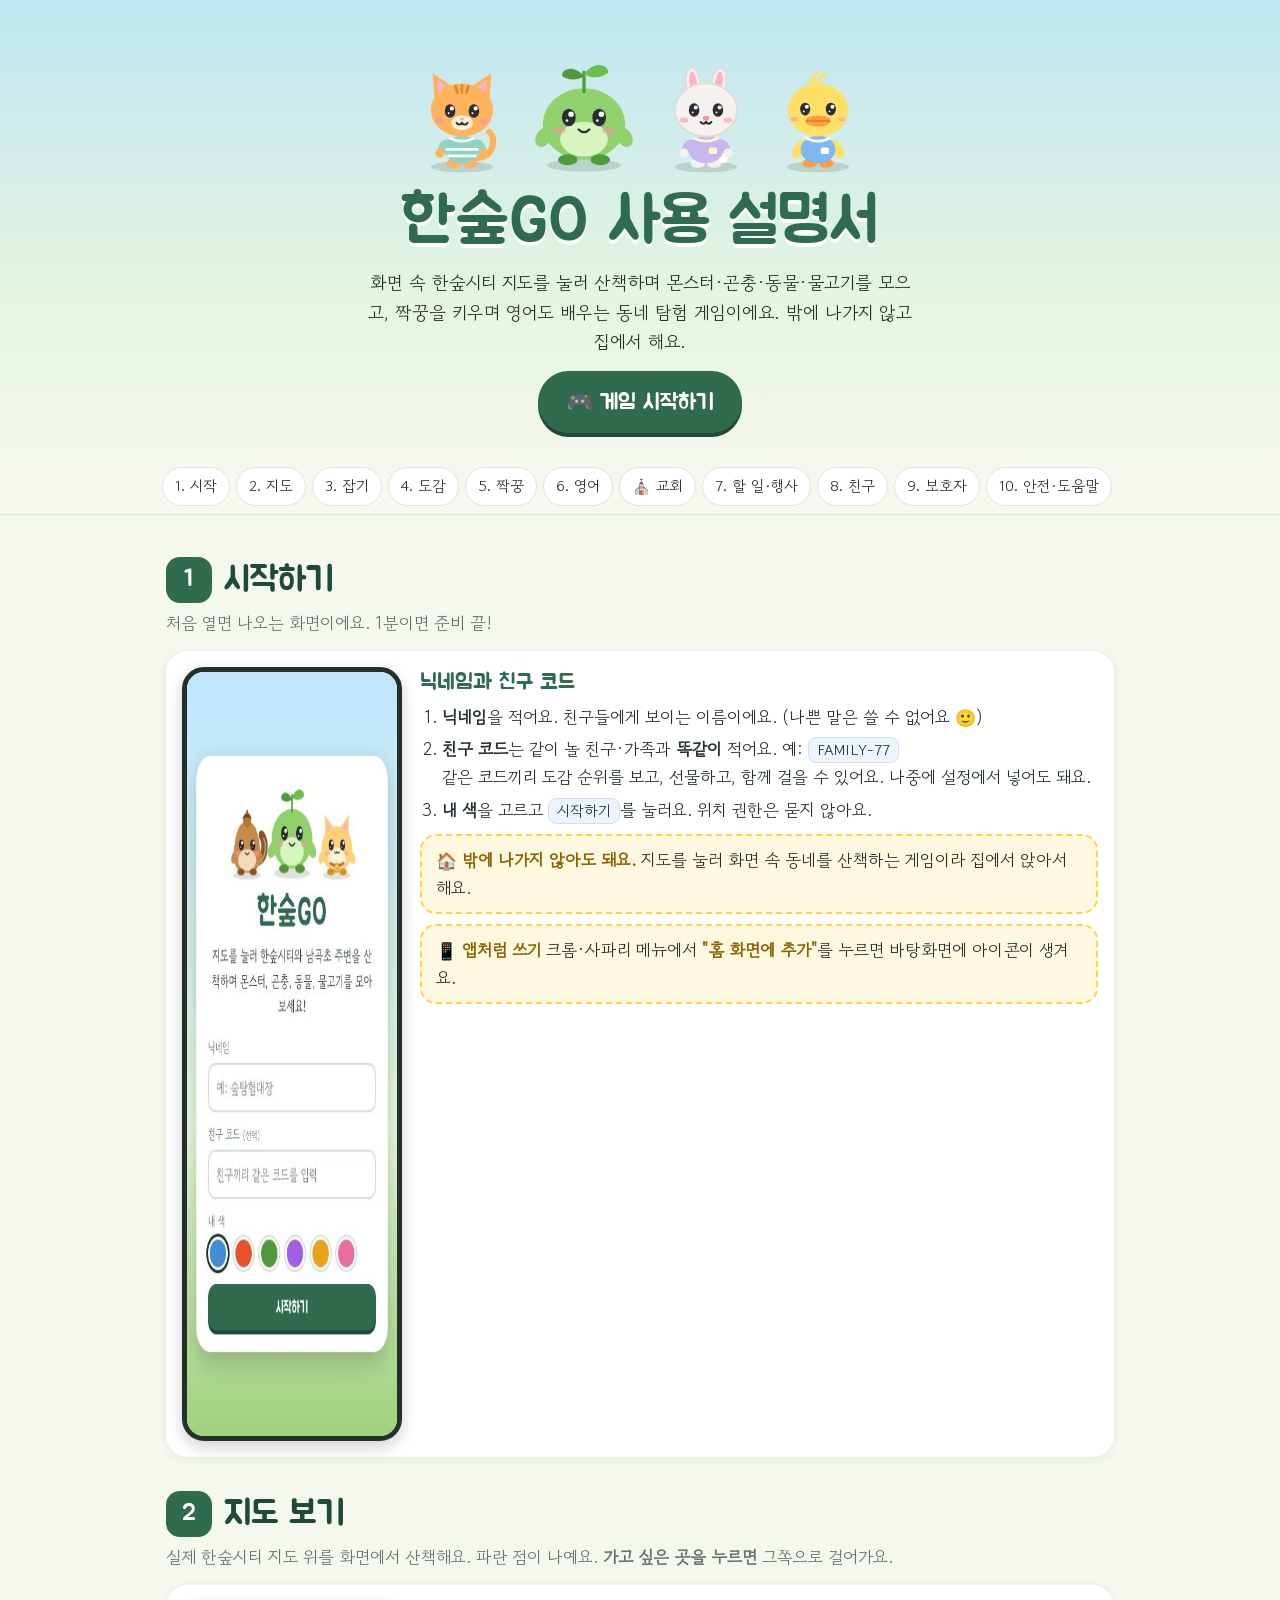
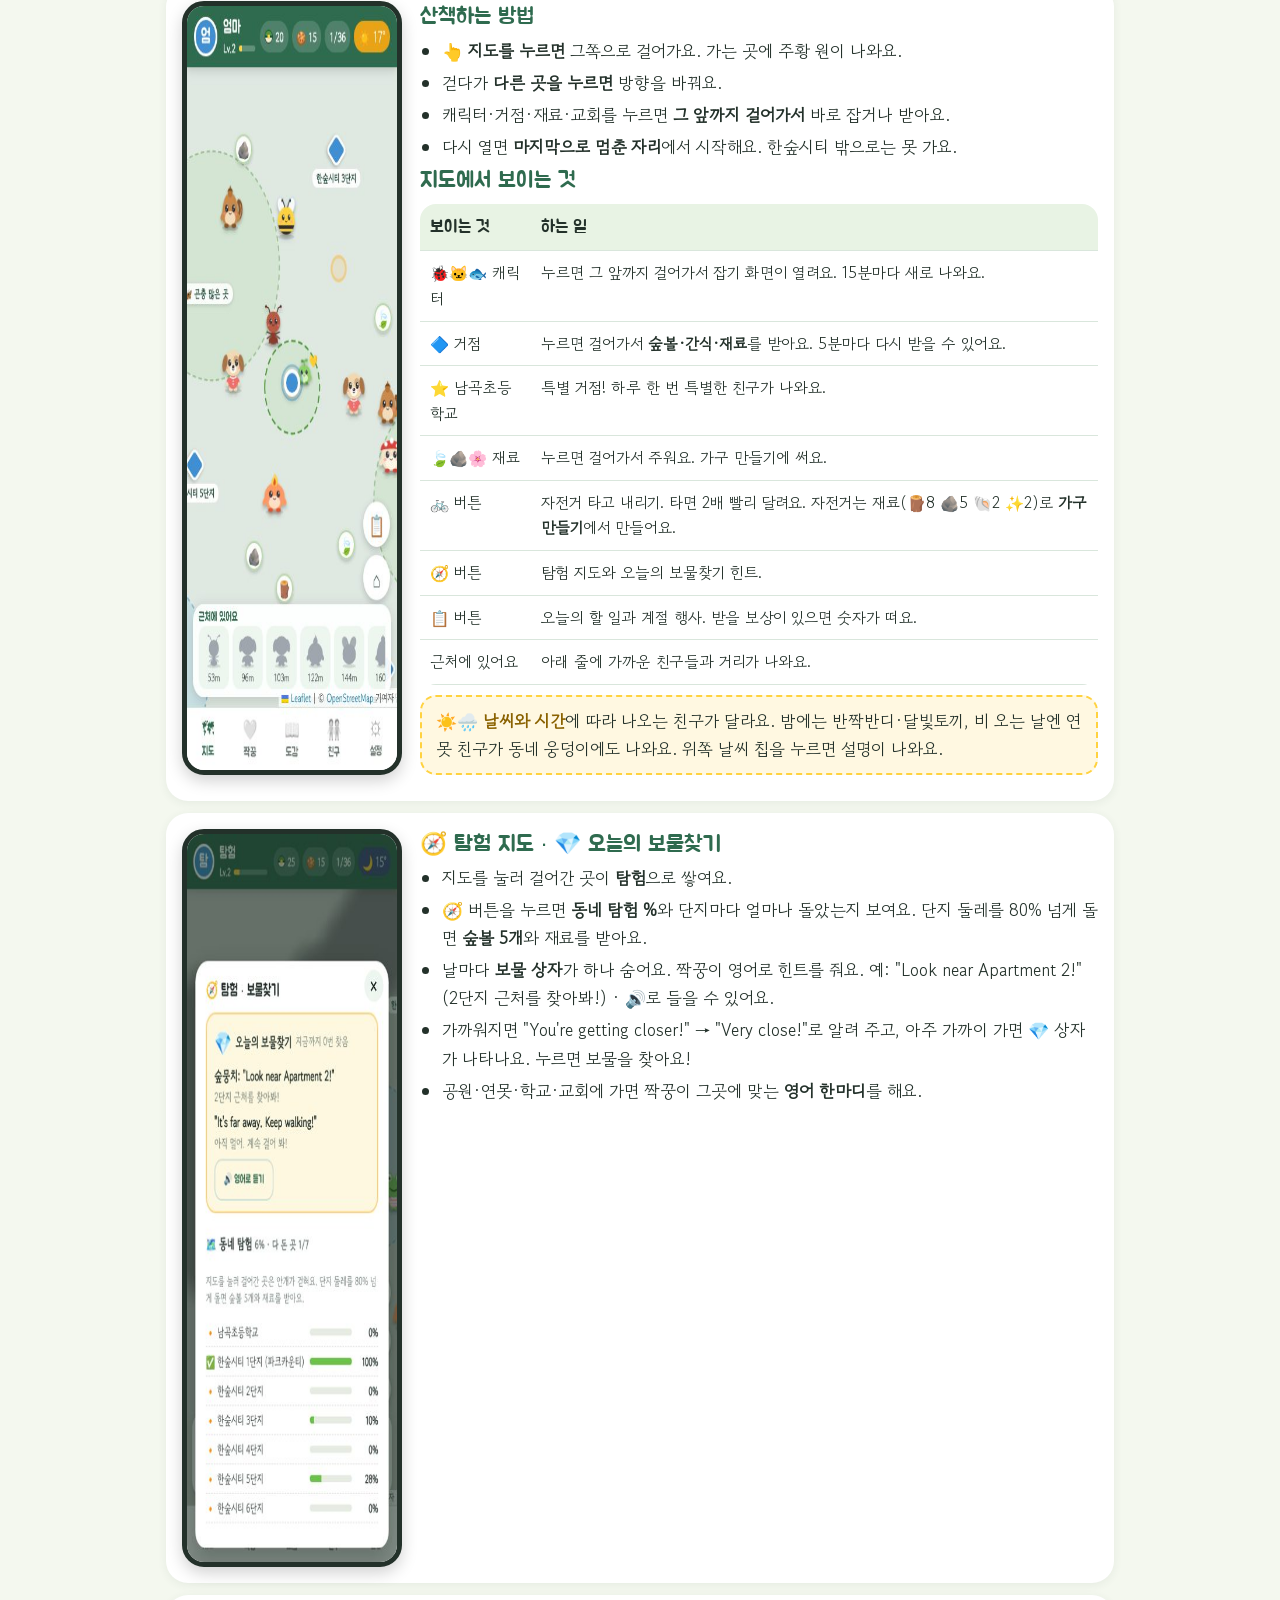
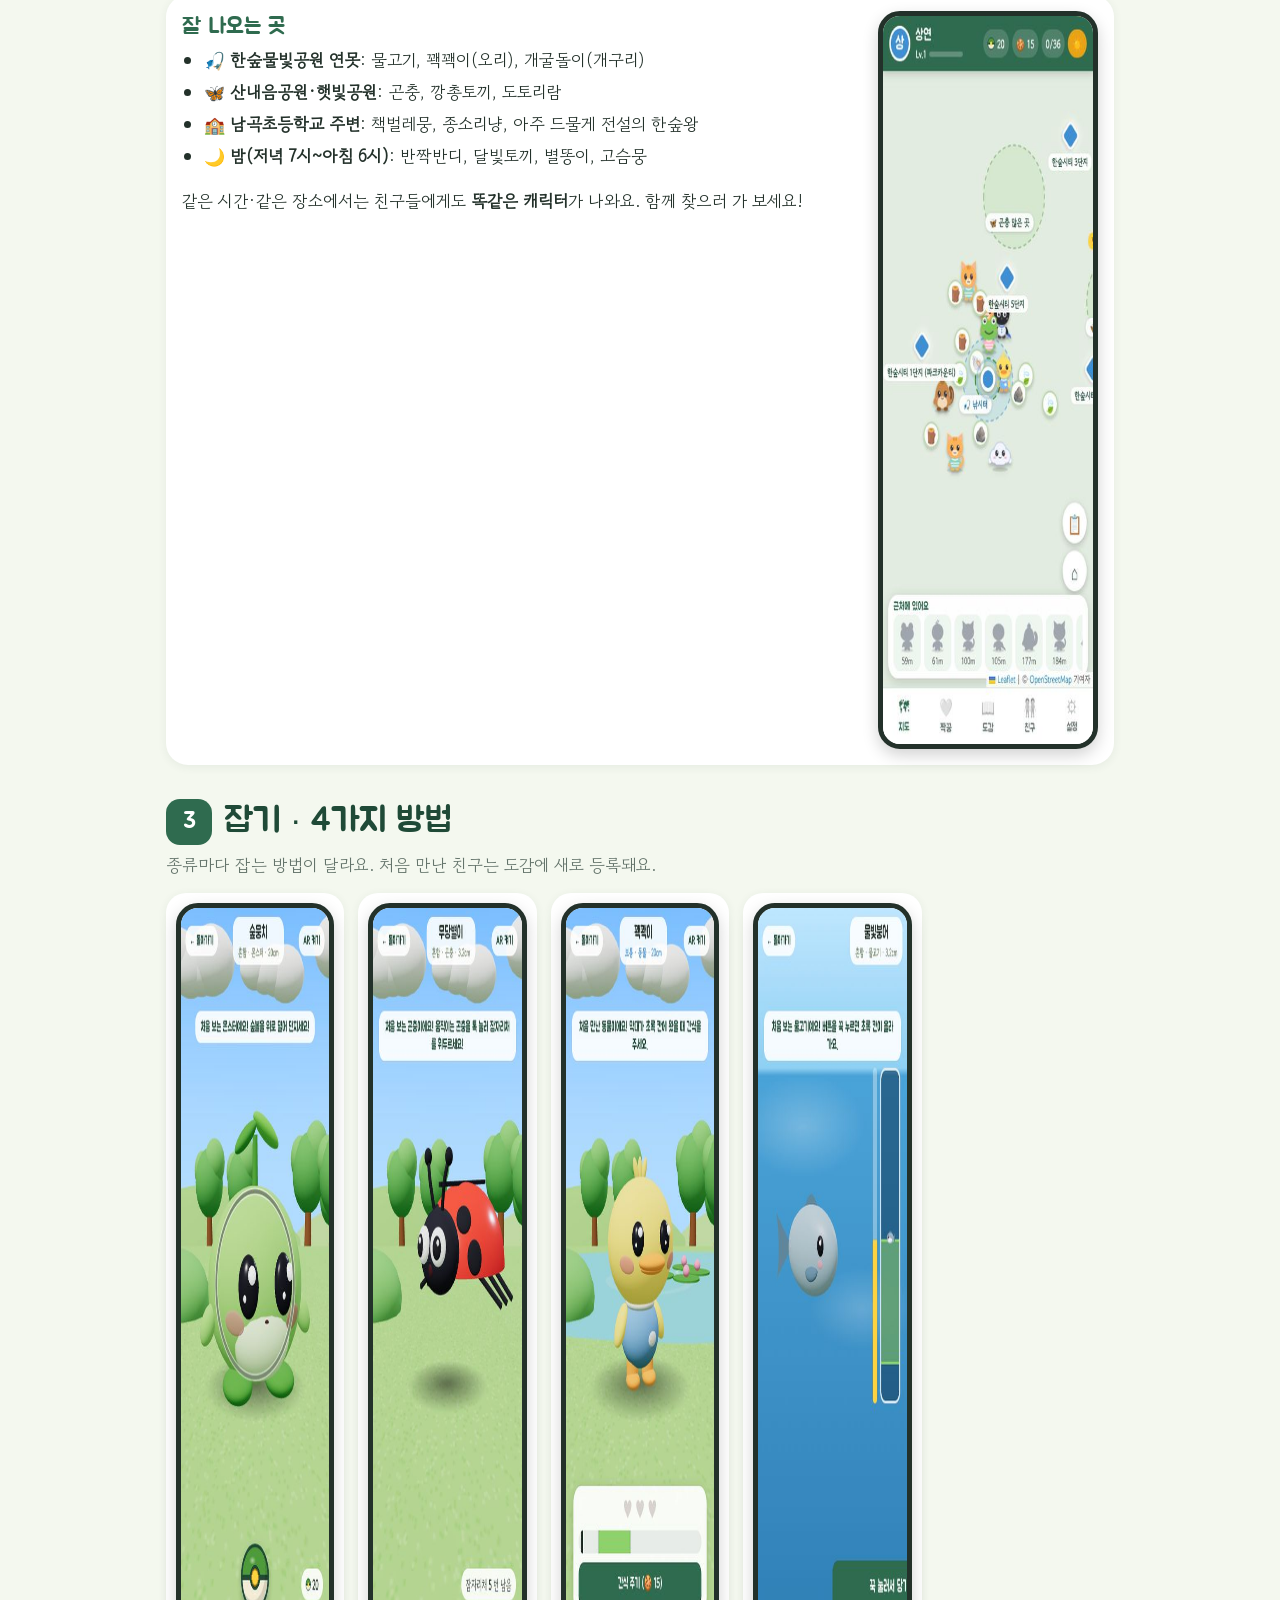
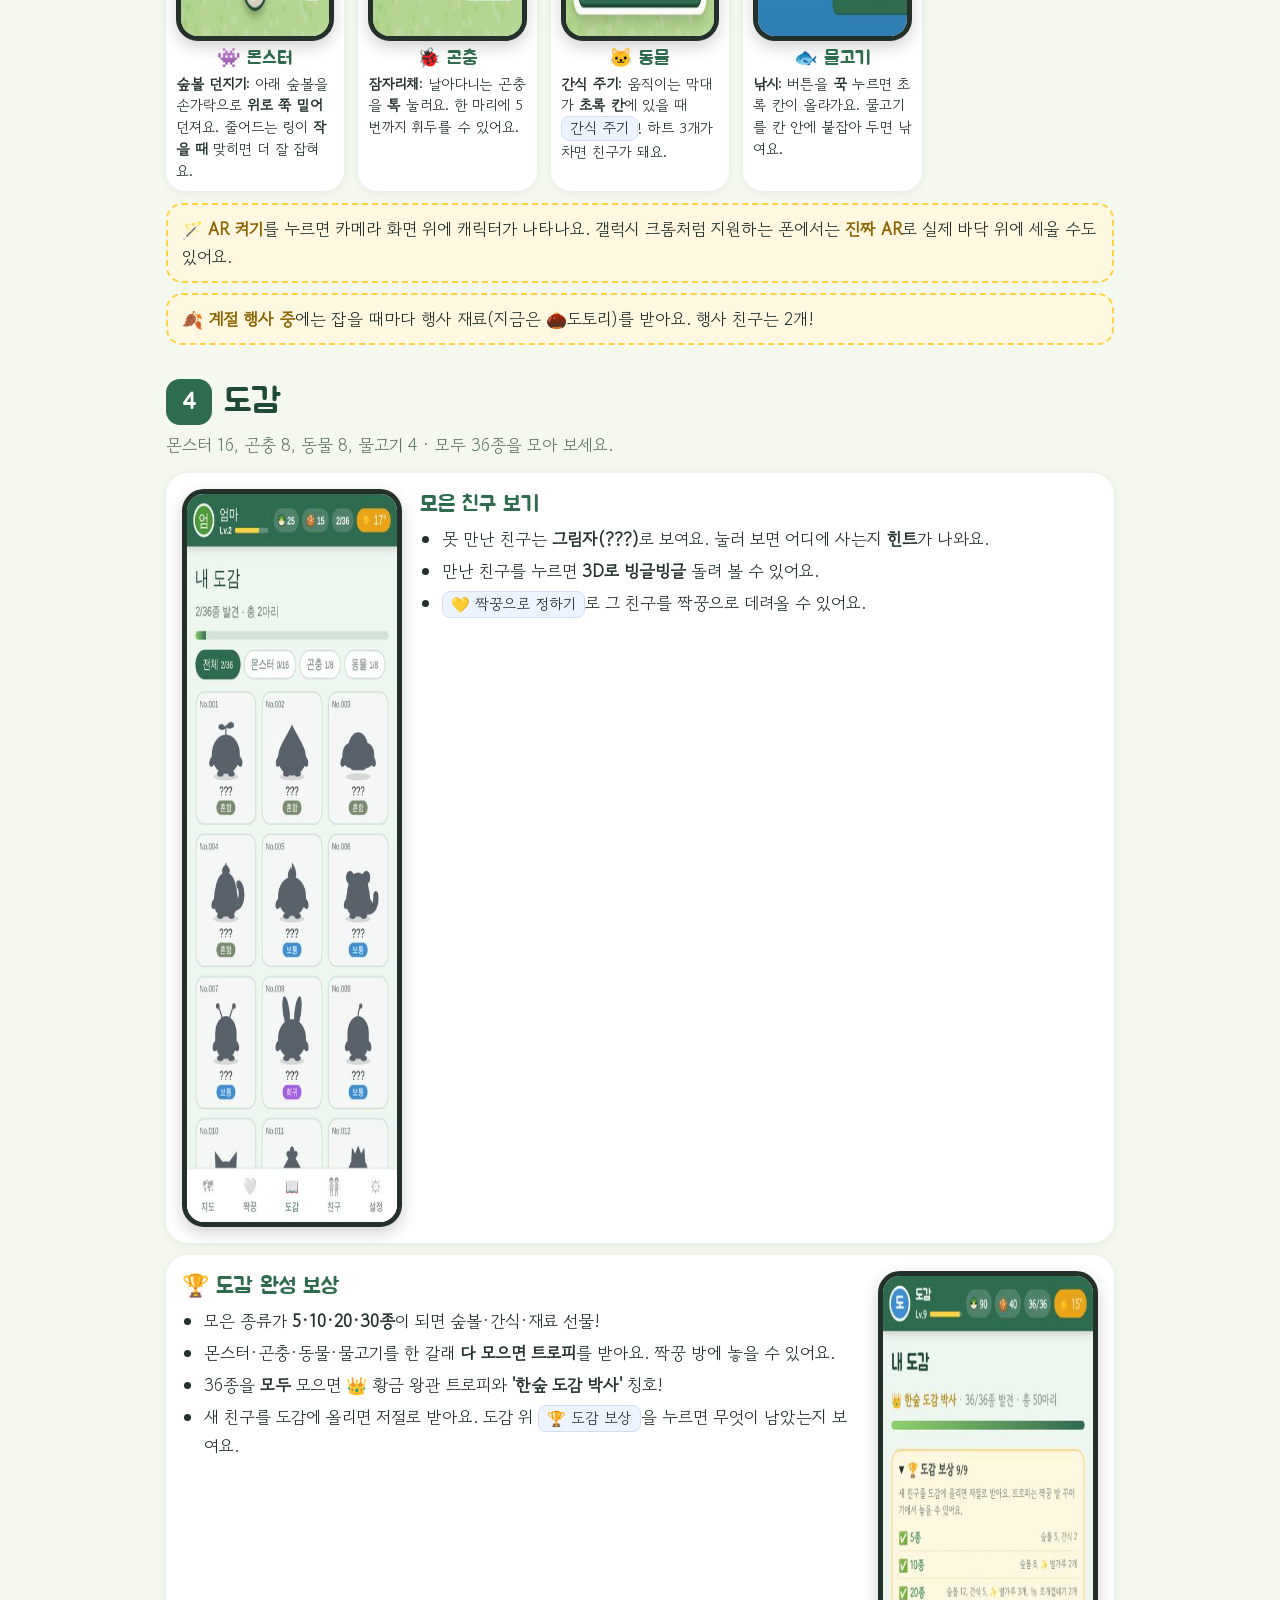
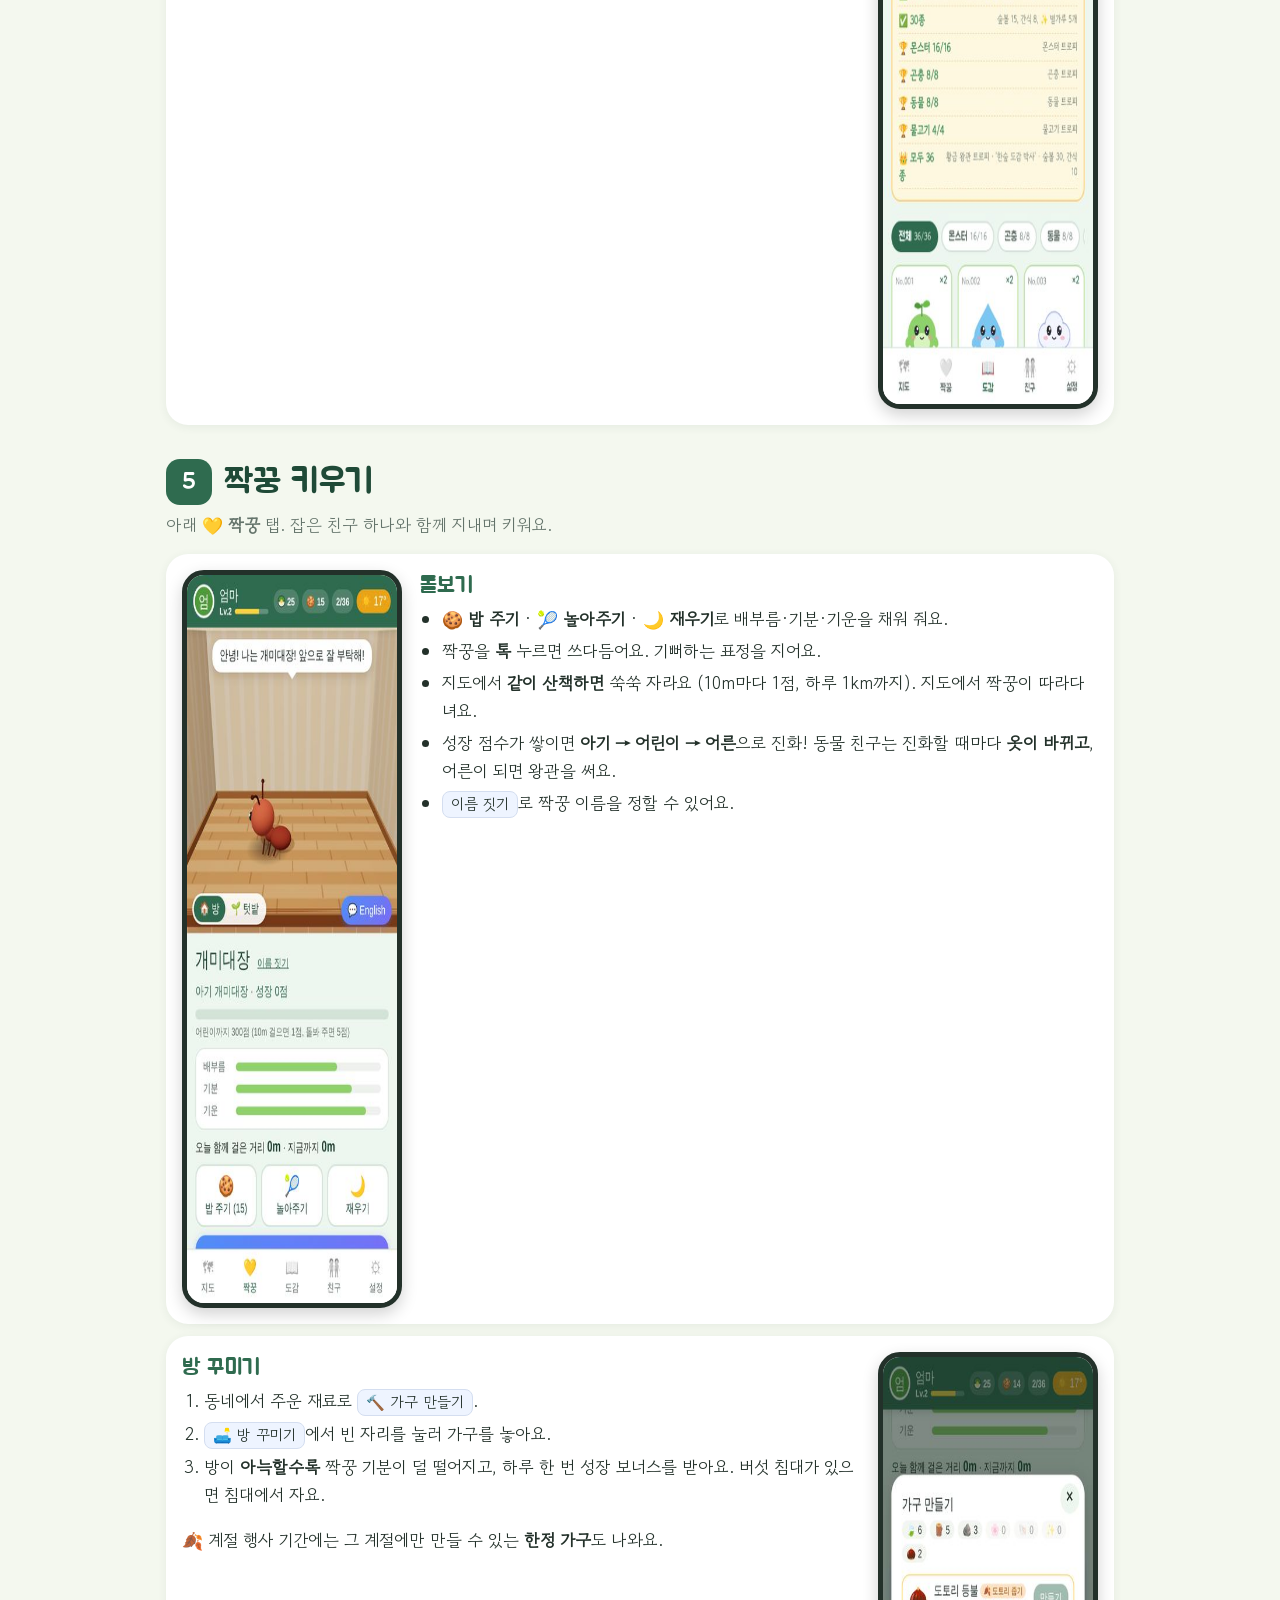
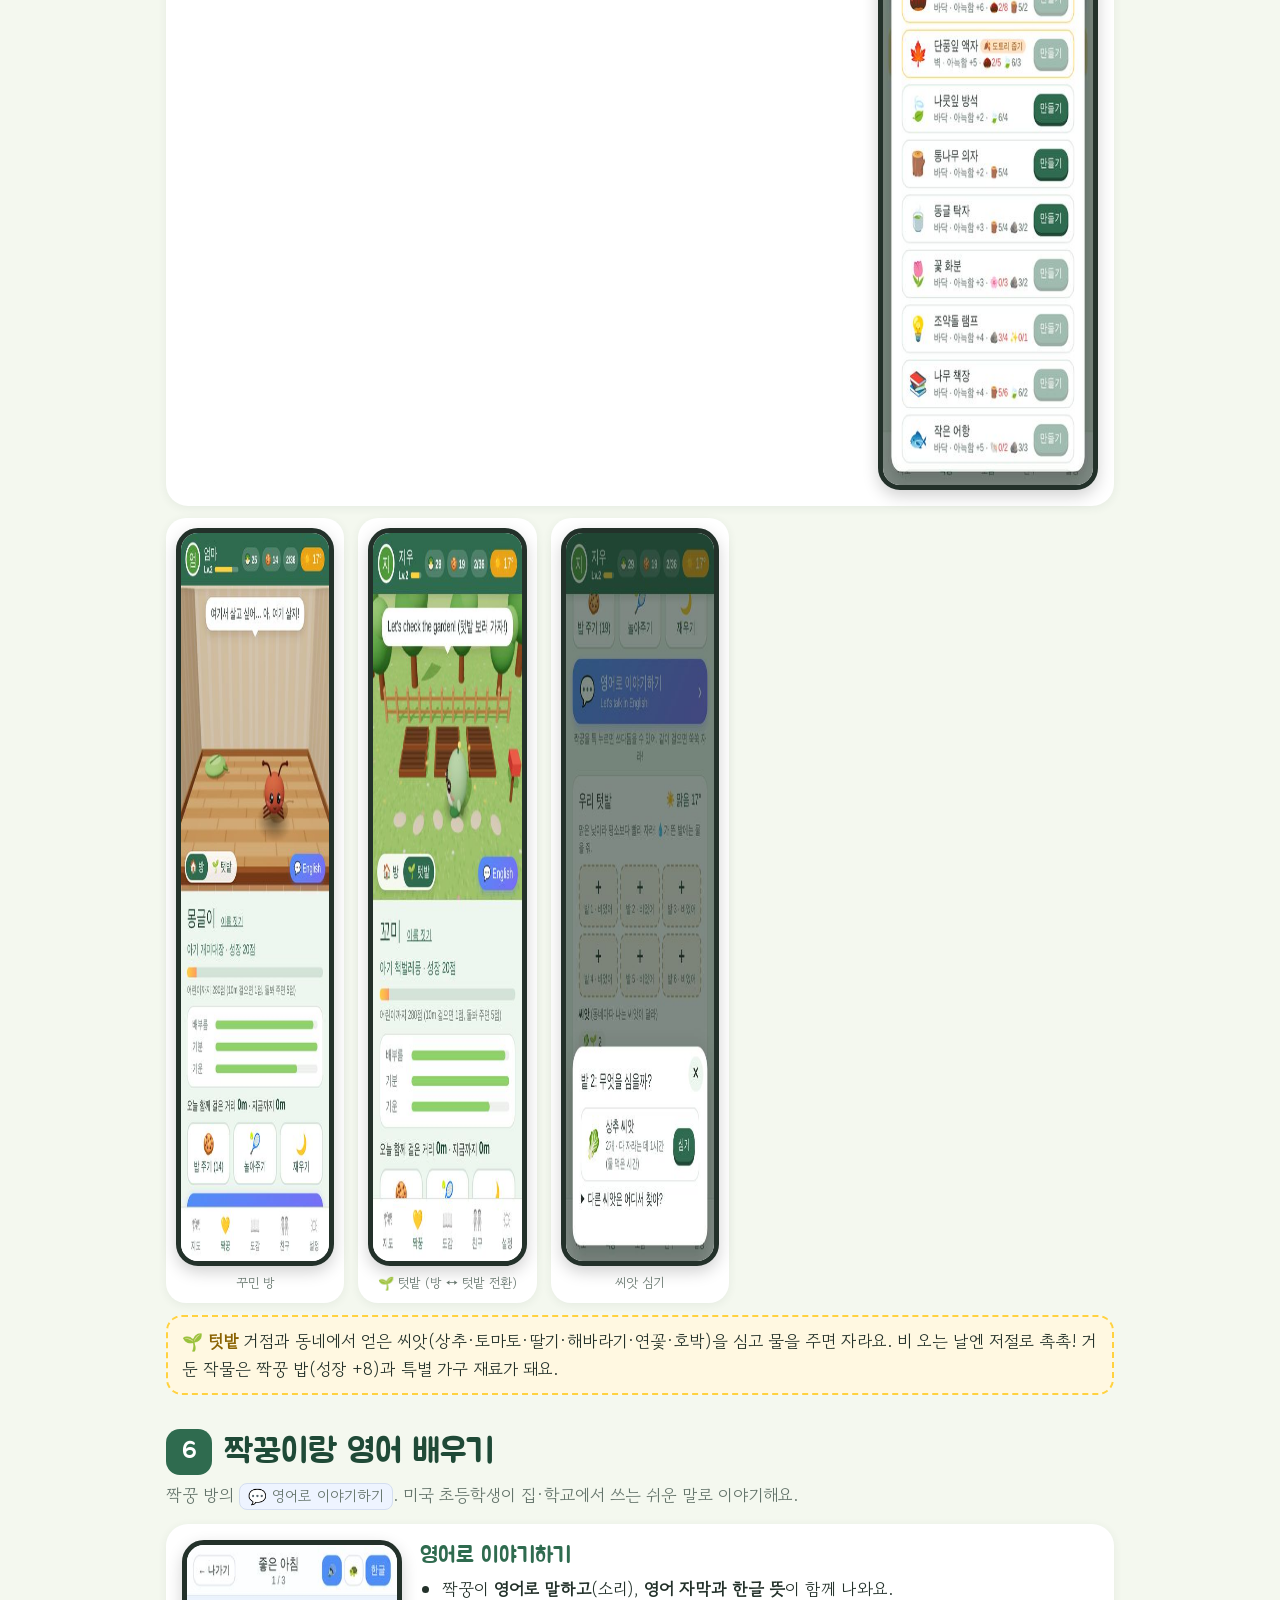
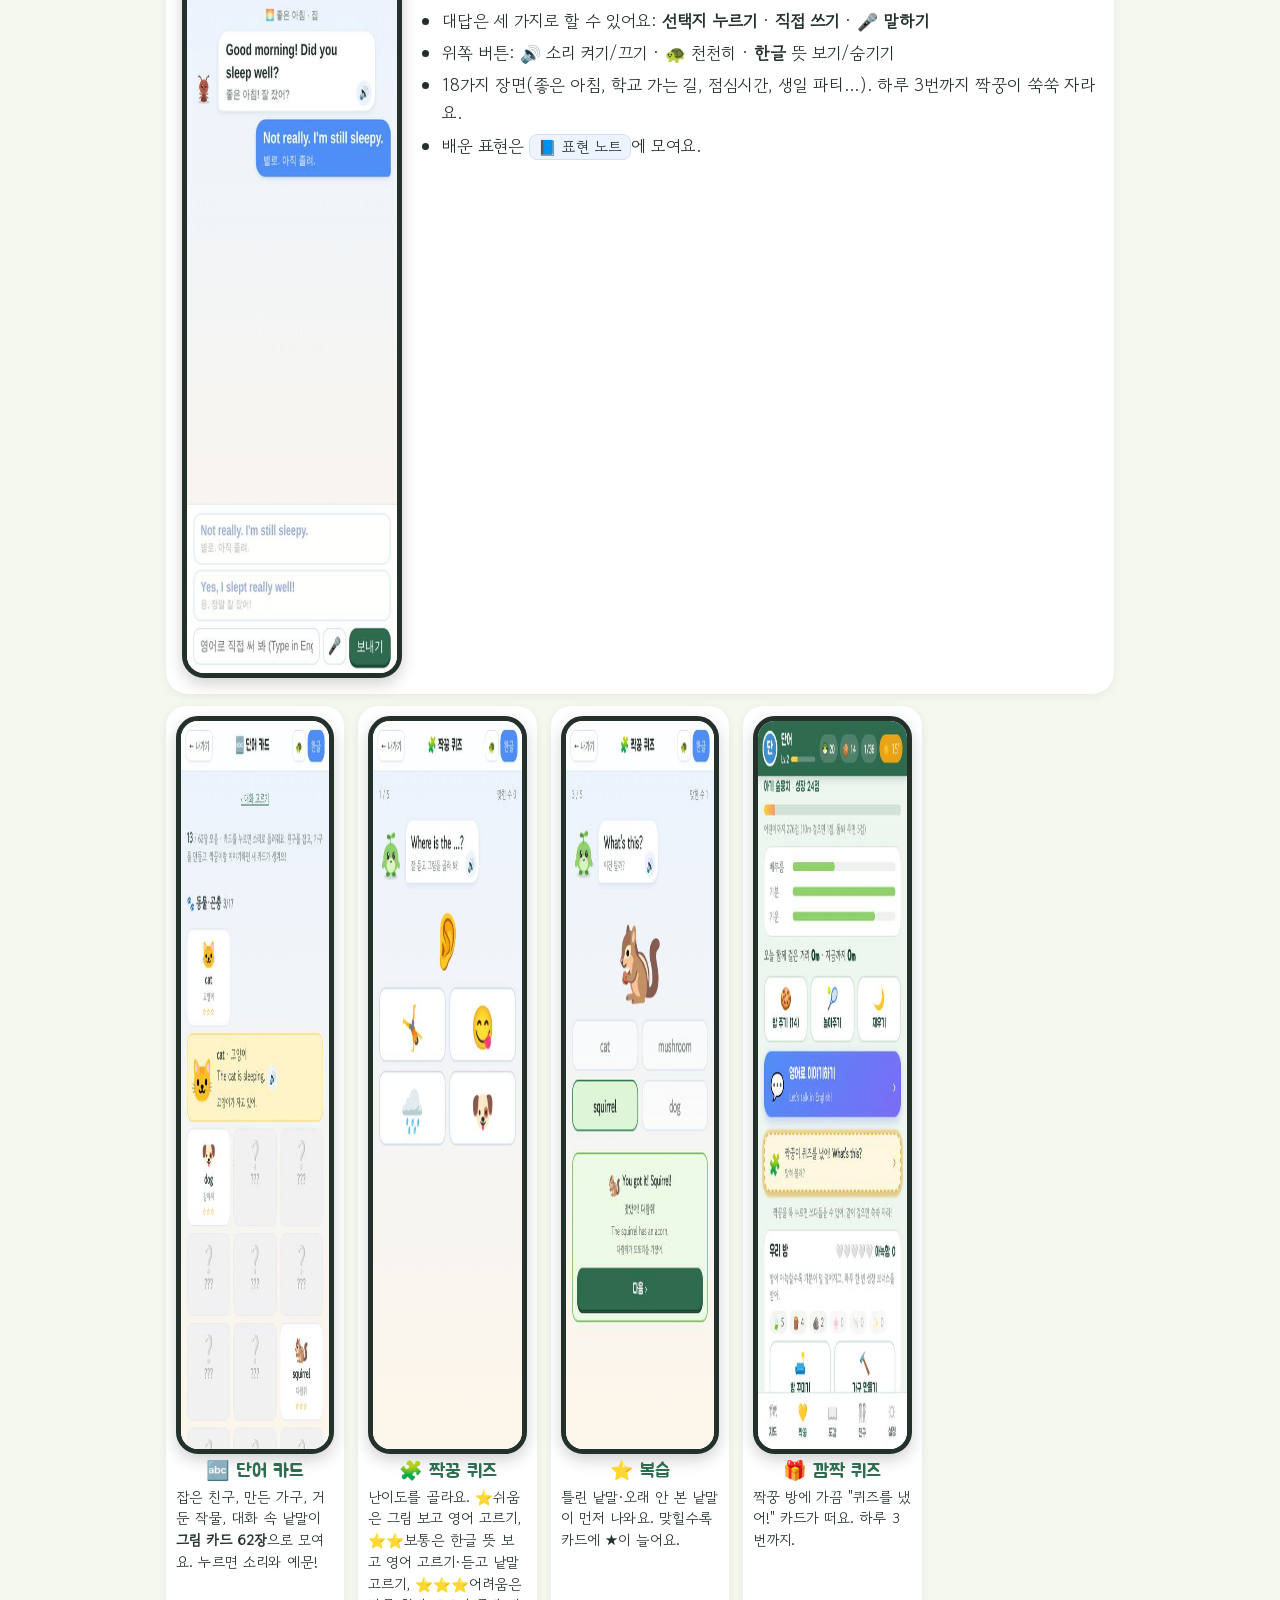
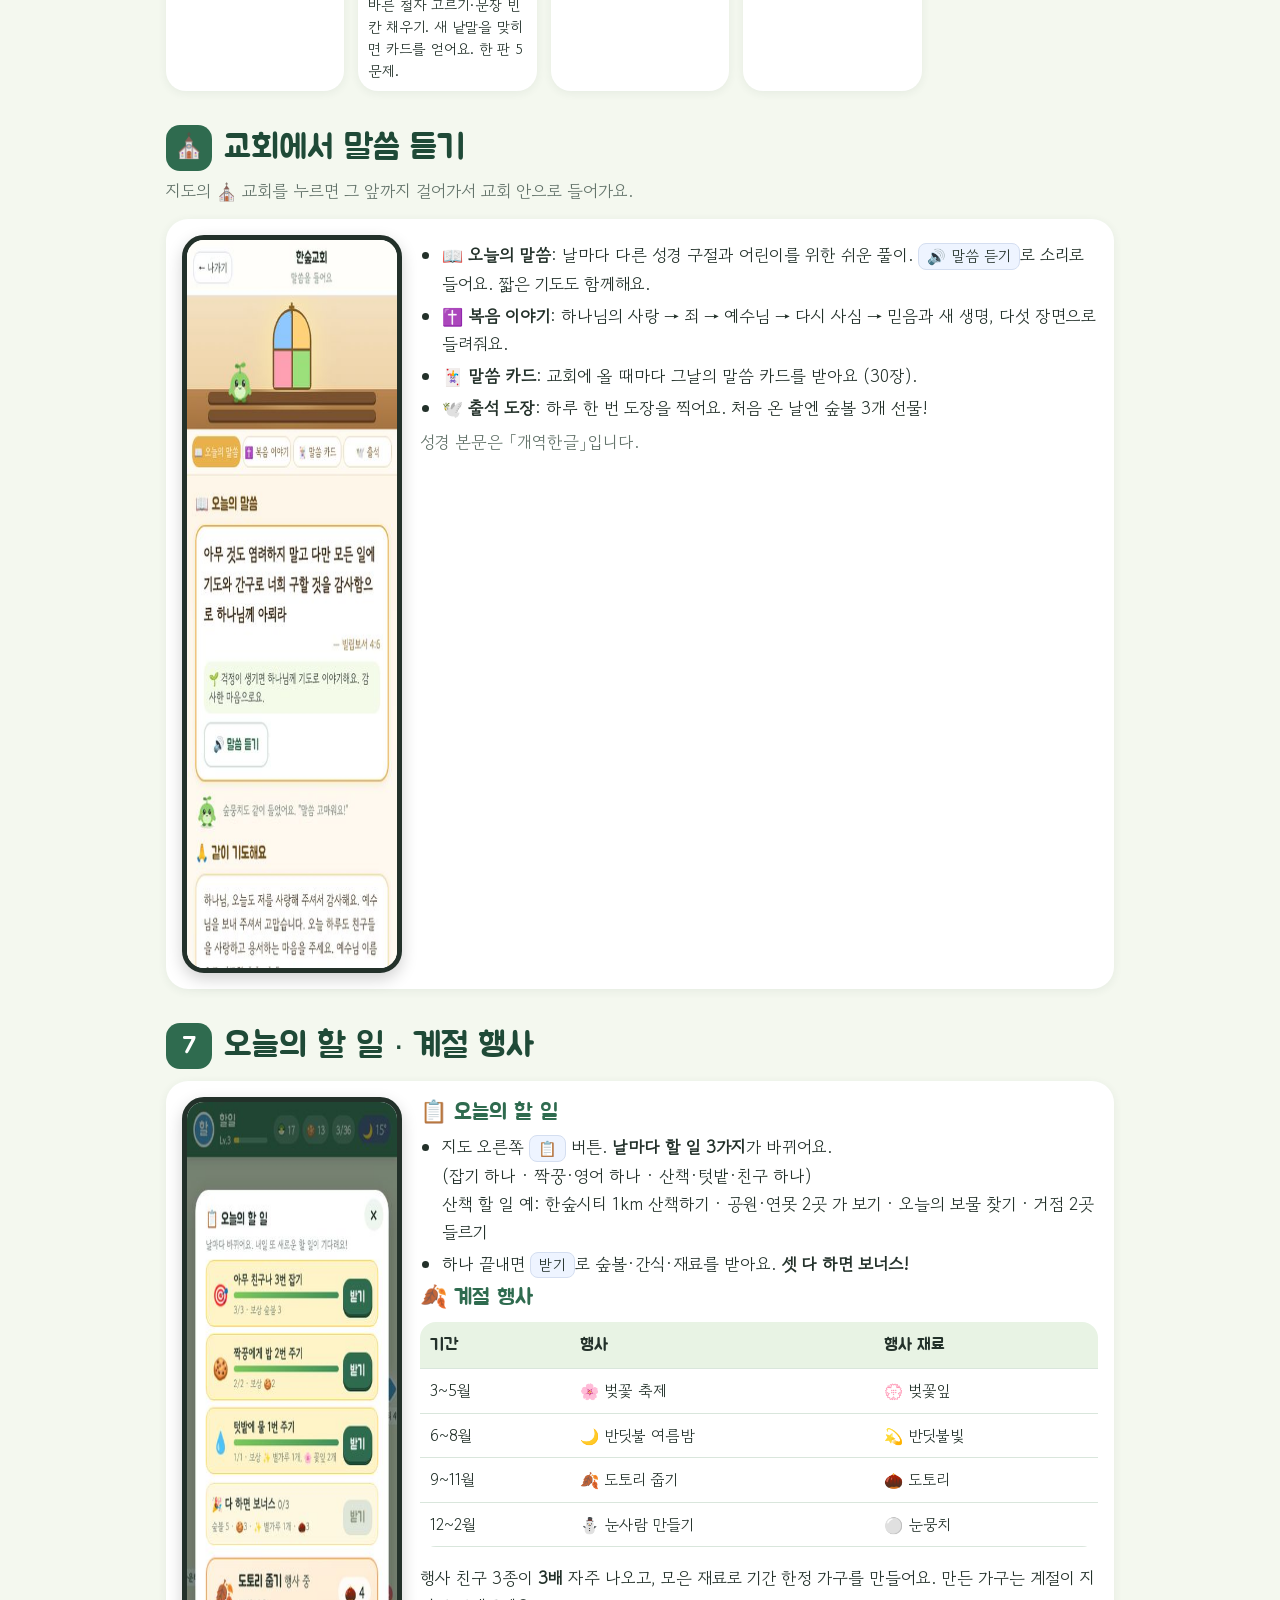
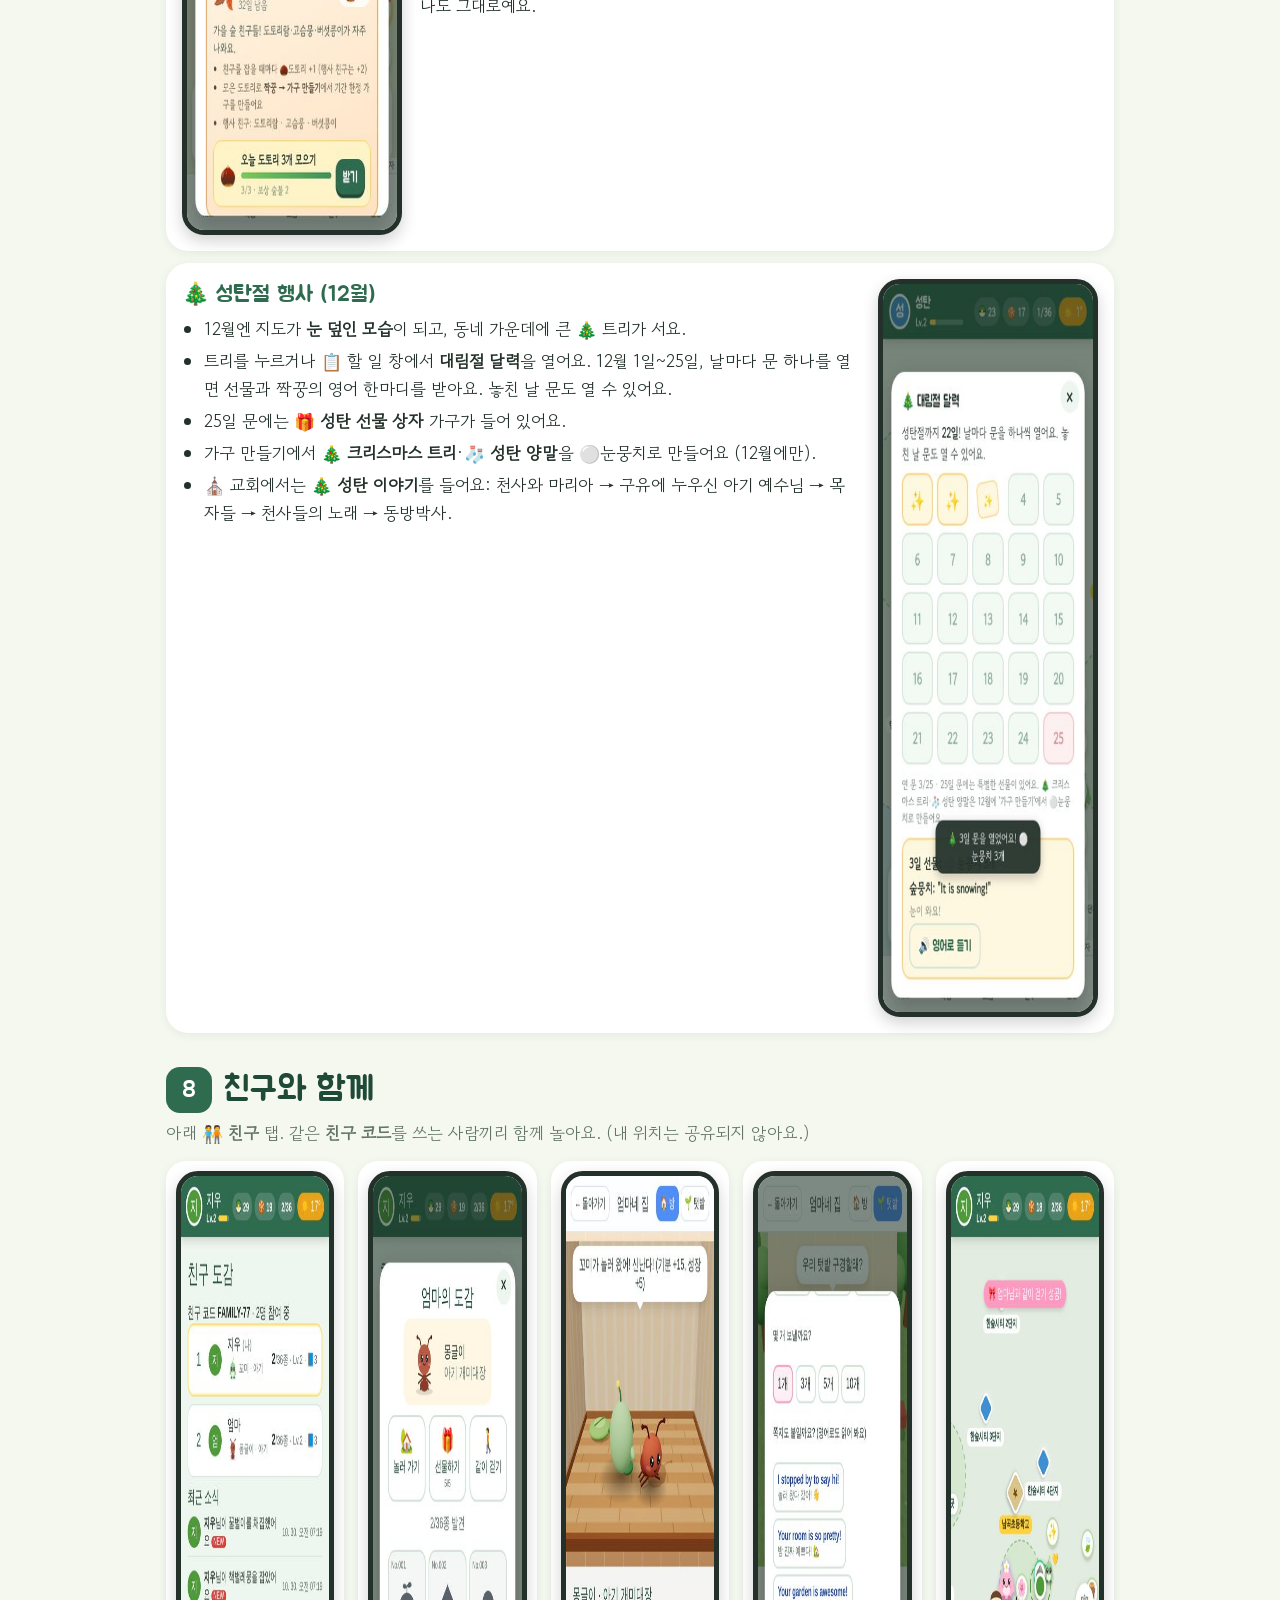
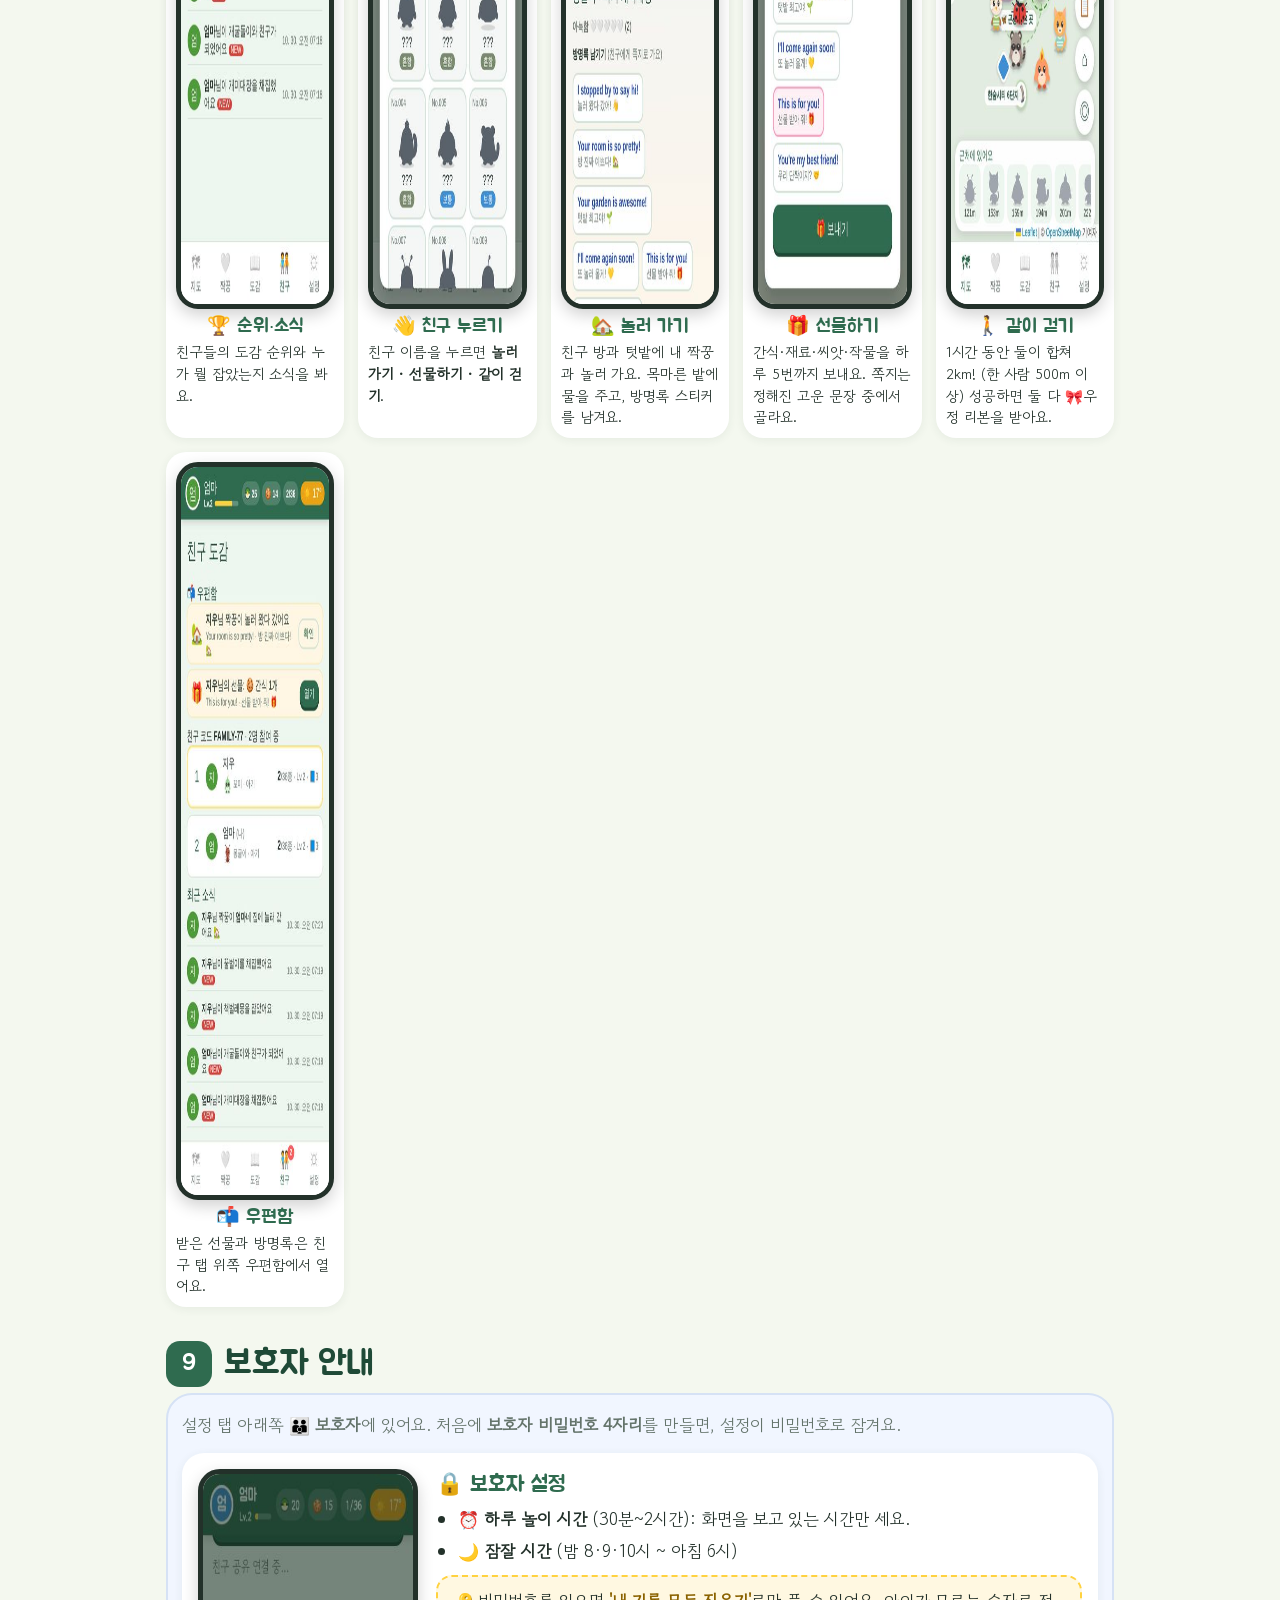
==== manual.html @ 87479ac5 "도감 완성 보상: 5·10·20·30종 선물, 갈래 트로피, 황금 왕관 - 모은 종류가 5·10·20·30종이 되면 숲볼·간식·재료 선물 - 몬스터·곤충·동물·물고기를 한 갈래 다" ====
<!DOCTYPE html>
<html lang="ko">
<head>
  <meta charset="UTF-8" />
  <meta name="viewport" content="width=device-width, initial-scale=1, viewport-fit=cover" />
  <meta name="theme-color" content="#2f6b4f" />
  <title>한숲GO 사용 설명서</title>
  <meta name="description" content="한숲GO 게임 사용 설명서: 잡기, 짝꿍 키우기, 영어, 텃밭, 친구, 보호자 안내" />
  <link rel="icon" href="icon.svg" type="image/svg+xml" />
  <link rel="preconnect" href="https://fonts.googleapis.com" />
  <link rel="stylesheet" href="https://fonts.googleapis.com/css2?family=Jua&family=Gowun+Dodum&display=swap" />
  <style>
    :root {
      --forest: #2f6b4f; --forest-d: #1f4a37; --leaf: #8fd16a; --sun: #ffd23f; --sky: #dff1ff;
      --bg: #f4f8ef; --card: #fff; --ink: #23312a; --muted: #64746b; --line: #d9e6dc;
      --display: 'Jua', 'Apple SD Gothic Neo', 'Malgun Gothic', sans-serif;
      --body: 'Gowun Dodum', 'Apple SD Gothic Neo', 'Malgun Gothic', sans-serif;
    }
    * { box-sizing: border-box; }
    html { scroll-behavior: smooth; scroll-padding-top: 64px; }
    body { margin: 0; background: var(--bg); color: var(--ink); font-family: var(--body); font-size: 17px; line-height: 1.65; }
    a { color: var(--forest); }
    h1, h2, h3 { font-family: var(--display); font-weight: 400; line-height: 1.25; }
    img { max-width: 100%; }

    /* 맨 위 */
    .hero { background: linear-gradient(180deg, #bfe6f2 0%, #e8f6e0 70%, var(--bg) 100%); padding: 32px 16px 26px; text-align: center; }
    .hero h1 { font-size: clamp(38px, 9vw, 64px); margin: 4px 0 0; color: var(--forest); text-shadow: 0 4px 0 #fff; }
    .hero p { margin: 6px auto 0; max-width: 560px; font-size: 18px; }
    .crew { display: flex; justify-content: center; align-items: flex-end; gap: 2px; margin: 14px 0 6px; min-height: 96px; }
    .crew svg { width: clamp(64px, 18vw, 110px); height: auto; animation: bob 2.4s ease-in-out infinite; }
    .crew svg:nth-child(2) { animation-delay: .3s; width: clamp(76px, 21vw, 130px); }
    .crew svg:nth-child(3) { animation-delay: .6s; }
    .crew svg:nth-child(4) { animation-delay: .9s; }
    @keyframes bob { 0%, 100% { transform: translateY(0); } 50% { transform: translateY(-6px); } }
    @media (prefers-reduced-motion: reduce) { .crew svg { animation: none; } html { scroll-behavior: auto; } }
    .play { display: inline-block; margin-top: 14px; padding: 13px 28px; border-radius: 999px; background: var(--forest); color: #fff; text-decoration: none; font-family: var(--display); font-size: 22px; box-shadow: 0 4px 0 var(--forest-d); }

    /* 차례 */
    .toc { position: sticky; top: 0; z-index: 10; background: rgba(244, 248, 239, .94); backdrop-filter: blur(6px); border-bottom: 1px solid var(--line); }
    .toc-in { display: flex; gap: 6px; overflow-x: auto; padding: 8px 12px; max-width: 980px; margin: 0 auto; scrollbar-width: none; }
    .toc-in::-webkit-scrollbar { display: none; }
    .toc a { flex: none; padding: 6px 12px; border-radius: 999px; background: #fff; border: 1px solid var(--line); text-decoration: none; color: var(--ink); font-size: 15px; white-space: nowrap; }

    main { max-width: 980px; margin: 0 auto; padding: 8px 16px 40px; }
    section { margin: 34px 0; }
    .sec-h { display: flex; align-items: center; gap: 12px; margin-bottom: 6px; }
    .sec-h .no { flex: none; width: 46px; height: 46px; border-radius: 14px; background: var(--forest); color: #fff; display: grid; place-items: center; font-family: var(--display); font-size: 24px; }
    .sec-h h2 { margin: 0; font-size: clamp(26px, 6vw, 34px); color: var(--forest-d); }
    .lead { margin: 4px 0 14px; color: var(--muted); }

    /* 화면 + 설명 */
    .step { display: grid; grid-template-columns: minmax(150px, 220px) 1fr; gap: 18px; align-items: start; background: var(--card); border-radius: 22px; padding: 16px; margin: 12px 0; box-shadow: 0 2px 10px rgba(40, 70, 50, .07); }
    .step.flip { grid-template-columns: 1fr minmax(150px, 220px); }
    .step.flip .phone { order: 2; }
    .step h3 { margin: 2px 0 6px; font-size: 22px; color: var(--forest); }
    .step ol, .step ul { margin: 6px 0; padding-left: 22px; }
    .step li { margin: 4px 0; }
    .phone { margin: 0; }
    .phone img { display: block; width: 100%; border-radius: 22px; border: 5px solid #23312a; box-shadow: 0 6px 16px rgba(0, 0, 0, .18); background: #fff; }
    .phone figcaption { text-align: center; font-size: 13px; color: var(--muted); margin-top: 6px; }
    .phones { display: grid; grid-template-columns: repeat(auto-fill, minmax(150px, 1fr)); gap: 14px; margin: 12px 0; }
    .phones .phone { background: var(--card); border-radius: 20px; padding: 10px; box-shadow: 0 2px 10px rgba(40, 70, 50, .07); }
    .phones .phone h3 { margin: 6px 0 2px; font-size: 19px; color: var(--forest); text-align: center; }
    .phones .phone p { margin: 2px 0 0; font-size: 14.5px; line-height: 1.5; }
    .tip { background: #fff8e1; border: 2px dashed #ffd23f; border-radius: 16px; padding: 10px 14px; margin: 10px 0; }
    .tip b { color: #8a6200; }
    .key { display: inline-block; padding: 0 8px; border-radius: 8px; background: #eef4ff; border: 1px solid #d4def0; font-size: 15px; white-space: nowrap; }
    table { width: 100%; border-collapse: collapse; background: var(--card); border-radius: 16px; overflow: hidden; margin: 10px 0; font-size: 15.5px; }
    th, td { padding: 9px 10px; border-bottom: 1px solid var(--line); text-align: left; vertical-align: top; }
    th { background: #e8f3e4; font-family: var(--display); font-weight: 400; font-size: 17px; }
    .parent { background: #f1f6ff; border-radius: 26px; padding: 4px 14px 14px; border: 2px solid #d6e2f5; }
    .faq details { background: var(--card); border-radius: 16px; padding: 12px 16px; margin: 8px 0; box-shadow: 0 2px 8px rgba(40, 70, 50, .06); }
    .faq summary { cursor: pointer; font-weight: 700; }
    .share { display: flex; gap: 18px; align-items: center; background: var(--card); border-radius: 22px; padding: 16px; flex-wrap: wrap; }
    .share img { width: 150px; border-radius: 14px; }
    footer { text-align: center; color: var(--muted); font-size: 14px; padding: 20px 16px 40px; }

    @media (max-width: 560px) {
      body { font-size: 16px; }
      .step, .step.flip { grid-template-columns: 1fr; }
      .step.flip .phone { order: 0; }
      .step .phone { max-width: 230px; margin: 0 auto; }
      .phones { grid-template-columns: repeat(2, 1fr); gap: 10px; }
    }
  </style>
</head>
<body>

<header class="hero">
  <div class="crew" id="crew" aria-hidden="true"></div>
  <h1>한숲GO 사용 설명서</h1>
  <p>화면 속 한숲시티 지도를 눌러 산책하며 몬스터·곤충·동물·물고기를 모으고, 짝꿍을 키우며 영어도 배우는 동네 탐험 게임이에요. 밖에 나가지 않고 집에서 해요.</p>
  <a class="play" href="./">🎮 게임 시작하기</a>
</header>

<nav class="toc" aria-label="차례"><div class="toc-in">
  <a href="#start">1. 시작</a><a href="#map">2. 지도</a><a href="#catch">3. 잡기</a><a href="#dex">4. 도감</a>
  <a href="#buddy">5. 짝꿍</a><a href="#english">6. 영어</a><a href="#church">⛪ 교회</a><a href="#quest">7. 할 일·행사</a><a href="#friends">8. 친구</a>
  <a href="#parent">9. 보호자</a><a href="#safety">10. 안전·도움말</a>
</div></nav>

<main>

<!-- 1. 시작 -->
<section id="start">
  <div class="sec-h"><span class="no">1</span><h2>시작하기</h2></div>
  <p class="lead">처음 열면 나오는 화면이에요. 1분이면 준비 끝!</p>
  <div class="step">
    <figure class="phone"><img src="manual/img/start.jpg" alt="처음 시작 화면: 닉네임, 친구 코드, 내 색 고르기" loading="lazy" width="360" height="774"></figure>
    <div>
      <h3>닉네임과 친구 코드</h3>
      <ol>
        <li><b>닉네임</b>을 적어요. 친구들에게 보이는 이름이에요. (나쁜 말은 쓸 수 없어요 🙂)</li>
        <li><b>친구 코드</b>는 같이 놀 친구·가족과 <b>똑같이</b> 적어요. 예: <span class="key">FAMILY-77</span><br>같은 코드끼리 도감 순위를 보고, 선물하고, 함께 걸을 수 있어요. 나중에 설정에서 넣어도 돼요.</li>
        <li><b>내 색</b>을 고르고 <span class="key">시작하기</span>를 눌러요. 위치 권한은 묻지 않아요.</li>
      </ol>
      <div class="tip">🏠 <b>밖에 나가지 않아도 돼요.</b> 지도를 눌러 화면 속 동네를 산책하는 게임이라 집에서 앉아서 해요.</div>
      <div class="tip">📱 <b>앱처럼 쓰기</b> 크롬·사파리 메뉴에서 <b>"홈 화면에 추가"</b>를 누르면 바탕화면에 아이콘이 생겨요.</div>
    </div>
  </div>
</section>

<!-- 2. 지도 -->
<section id="map">
  <div class="sec-h"><span class="no">2</span><h2>지도 보기</h2></div>
  <p class="lead">실제 한숲시티 지도 위를 화면에서 산책해요. 파란 점이 나예요. <b>가고 싶은 곳을 누르면</b> 그쪽으로 걸어가요.</p>
  <div class="step">
    <figure class="phone"><img src="manual/img/map.jpg" alt="지도 화면: 눌러서 걸어가는 모습, 캐릭터, 거점, 재료, 근처 목록" loading="lazy" width="360" height="774"></figure>
    <div>
      <h3>산책하는 방법</h3>
      <ul>
        <li>👆 <b>지도를 누르면</b> 그쪽으로 걸어가요. 가는 곳에 주황 원이 나와요.</li>
        <li>걷다가 <b>다른 곳을 누르면</b> 방향을 바꿔요.</li>
        <li>캐릭터·거점·재료·교회를 누르면 <b>그 앞까지 걸어가서</b> 바로 잡거나 받아요.</li>
        <li>다시 열면 <b>마지막으로 멈춘 자리</b>에서 시작해요. 한숲시티 밖으로는 못 가요.</li>
      </ul>
      <h3>지도에서 보이는 것</h3>
      <table>
        <tr><th>보이는 것</th><th>하는 일</th></tr>
        <tr><td>🐞🐱🐟 캐릭터</td><td>누르면 그 앞까지 걸어가서 잡기 화면이 열려요. 15분마다 새로 나와요.</td></tr>
        <tr><td>🔷 거점</td><td>누르면 걸어가서 <b>숲볼·간식·재료</b>를 받아요. 5분마다 다시 받을 수 있어요.</td></tr>
        <tr><td>⭐ 남곡초등학교</td><td>특별 거점! 하루 한 번 특별한 친구가 나와요.</td></tr>
        <tr><td>🍃🪨🌸 재료</td><td>누르면 걸어가서 주워요. 가구 만들기에 써요.</td></tr>
        <tr><td>🚲 버튼</td><td>자전거 타고 내리기. 타면 2배 빨리 달려요. 자전거는 재료(🪵8 🪨5 🐚2 ✨2)로 <b>가구 만들기</b>에서 만들어요.</td></tr>
        <tr><td>🧭 버튼</td><td>탐험 지도와 오늘의 보물찾기 힌트.</td></tr>
        <tr><td>📋 버튼</td><td>오늘의 할 일과 계절 행사. 받을 보상이 있으면 숫자가 떠요.</td></tr>
        <tr><td>근처에 있어요</td><td>아래 줄에 가까운 친구들과 거리가 나와요.</td></tr>
      </table>
      <div class="tip">☀️🌧️ <b>날씨와 시간</b>에 따라 나오는 친구가 달라요. 밤에는 반짝반디·달빛토끼, 비 오는 날엔 연못 친구가 동네 웅덩이에도 나와요. 위쪽 날씨 칩을 누르면 설명이 나와요.</div>
    </div>
  </div>
  <div class="step">
    <figure class="phone"><img src="manual/img/explore.jpg" alt="탐험 창: 오늘의 보물찾기 영어 힌트와 단지별 탐험 막대" loading="lazy" width="360" height="738"></figure>
    <div>
      <h3>🧭 탐험 지도 · 💎 오늘의 보물찾기</h3>
      <ul>
        <li>지도를 눌러 걸어간 곳이 <b>탐험</b>으로 쌓여요.</li>
        <li>🧭 버튼을 누르면 <b>동네 탐험 %</b>와 단지마다 얼마나 돌았는지 보여요. 단지 둘레를 80% 넘게 돌면 <b>숲볼 5개</b>와 재료를 받아요.</li>
        <li>날마다 <b>보물 상자</b>가 하나 숨어요. 짝꿍이 영어로 힌트를 줘요. 예: <span lang="en">"Look near Apartment 2!"</span> (2단지 근처를 찾아봐!) · 🔊로 들을 수 있어요.</li>
        <li>가까워지면 <span lang="en">"You're getting closer!"</span> → <span lang="en">"Very close!"</span>로 알려 주고, 아주 가까이 가면 💎 상자가 나타나요. 누르면 보물을 찾아요!</li>
        <li>공원·연못·학교·교회에 가면 짝꿍이 그곳에 맞는 <b>영어 한마디</b>를 해요.</li>
      </ul>
    </div>
  </div>
  <div class="step flip">
    <figure class="phone"><img src="manual/img/stop.jpg" alt="연못과 공원 구역이 보이는 지도 화면" loading="lazy" width="360" height="738"></figure>
    <div>
      <h3>잘 나오는 곳</h3>
      <ul>
        <li>🎣 <b>한숲물빛공원 연못</b>: 물고기, 꽥꽥이(오리), 개굴돌이(개구리)</li>
        <li>🦋 <b>산내음공원·햇빛공원</b>: 곤충, 깡총토끼, 도토리람</li>
        <li>🏫 <b>남곡초등학교 주변</b>: 책벌레뭉, 종소리냥, 아주 드물게 전설의 한숲왕</li>
        <li>🌙 <b>밤(저녁 7시~아침 6시)</b>: 반짝반디, 달빛토끼, 별똥이, 고슴뭉</li>
      </ul>
      <p>같은 시간·같은 장소에서는 친구들에게도 <b>똑같은 캐릭터</b>가 나와요. 함께 찾으러 가 보세요!</p>
    </div>
  </div>
</section>

<!-- 3. 잡기 -->
<section id="catch">
  <div class="sec-h"><span class="no">3</span><h2>잡기 · 4가지 방법</h2></div>
  <p class="lead">종류마다 잡는 방법이 달라요. 처음 만난 친구는 도감에 새로 등록돼요.</p>
  <div class="phones">
    <figure class="phone"><img src="manual/img/ball.jpg" alt="몬스터 잡기: 숲볼 던지기" loading="lazy" width="360" height="738">
      <h3>👾 몬스터</h3><p><b>숲볼 던지기</b>: 아래 숲볼을 손가락으로 <b>위로 쭉 밀어</b> 던져요. 줄어드는 링이 <b>작을 때</b> 맞히면 더 잘 잡혀요.</p></figure>
    <figure class="phone"><img src="manual/img/net.jpg" alt="곤충 잡기: 잠자리채" loading="lazy" width="360" height="738">
      <h3>🐞 곤충</h3><p><b>잠자리채</b>: 날아다니는 곤충을 <b>톡</b> 눌러요. 한 마리에 5번까지 휘두를 수 있어요.</p></figure>
    <figure class="phone"><img src="manual/img/snack.jpg" alt="동물 친구 만나기: 간식 주기" loading="lazy" width="360" height="738">
      <h3>🐱 동물</h3><p><b>간식 주기</b>: 움직이는 막대가 <b>초록 칸</b>에 있을 때 <span class="key">간식 주기</span>! 하트 3개가 차면 친구가 돼요.</p></figure>
    <figure class="phone"><img src="manual/img/fish.jpg" alt="물고기 잡기: 낚시" loading="lazy" width="360" height="738">
      <h3>🐟 물고기</h3><p><b>낚시</b>: 버튼을 <b>꾹</b> 누르면 초록 칸이 올라가요. 물고기를 칸 안에 붙잡아 두면 낚여요.</p></figure>
  </div>
  <div class="tip">🪄 <b>AR 켜기</b>를 누르면 카메라 화면 위에 캐릭터가 나타나요. 갤럭시 크롬처럼 지원하는 폰에서는 <b>진짜 AR</b>로 실제 바닥 위에 세울 수도 있어요.</div>
  <div class="tip">🍂 <b>계절 행사 중</b>에는 잡을 때마다 행사 재료(지금은 🌰도토리)를 받아요. 행사 친구는 2개!</div>
</section>

<!-- 4. 도감 -->
<section id="dex">
  <div class="sec-h"><span class="no">4</span><h2>도감</h2></div>
  <p class="lead">몬스터 16, 곤충 8, 동물 8, 물고기 4 · 모두 36종을 모아 보세요.</p>
  <div class="step">
    <figure class="phone"><img src="manual/img/dex.jpg" alt="도감 목록 화면" loading="lazy" width="360" height="738"></figure>
    <div>
      <h3>모은 친구 보기</h3>
      <ul>
        <li>못 만난 친구는 <b>그림자(???)</b>로 보여요. 눌러 보면 어디에 사는지 <b>힌트</b>가 나와요.</li>
        <li>만난 친구를 누르면 <b>3D로 빙글빙글</b> 돌려 볼 수 있어요.</li>
        <li><span class="key">💛 짝꿍으로 정하기</span>로 그 친구를 짝꿍으로 데려올 수 있어요.</li>
      </ul>
    </div>
  </div>
  <div class="step flip">
    <figure class="phone"><img src="manual/img/dexreward.jpg" alt="도감 보상 목록: 5·10·20·30종, 갈래 트로피, 황금 왕관 트로피" loading="lazy" width="360" height="738"></figure>
    <div>
      <h3>🏆 도감 완성 보상</h3>
      <ul>
        <li>모은 종류가 <b>5·10·20·30종</b>이 되면 숲볼·간식·재료 선물!</li>
        <li>몬스터·곤충·동물·물고기를 한 갈래 <b>다 모으면 트로피</b>를 받아요. 짝꿍 방에 놓을 수 있어요.</li>
        <li>36종을 <b>모두</b> 모으면 👑 황금 왕관 트로피와 <b>'한숲 도감 박사'</b> 칭호!</li>
        <li>새 친구를 도감에 올리면 저절로 받아요. 도감 위 <span class="key">🏆 도감 보상</span>을 누르면 무엇이 남았는지 보여요.</li>
      </ul>
    </div>
  </div>
</section>

<!-- 5. 짝꿍 -->
<section id="buddy">
  <div class="sec-h"><span class="no">5</span><h2>짝꿍 키우기</h2></div>
  <p class="lead">아래 <b>💛 짝꿍</b> 탭. 잡은 친구 하나와 함께 지내며 키워요.</p>
  <div class="step">
    <figure class="phone"><img src="manual/img/buddy.jpg" alt="짝꿍 방 화면: 밥 주기, 놀아주기, 재우기" loading="lazy" width="360" height="738"></figure>
    <div>
      <h3>돌보기</h3>
      <ul>
        <li>🍪 <b>밥 주기</b> · 🎾 <b>놀아주기</b> · 🌙 <b>재우기</b>로 배부름·기분·기운을 채워 줘요.</li>
        <li>짝꿍을 <b>톡</b> 누르면 쓰다듬어요. 기뻐하는 표정을 지어요.</li>
        <li>지도에서 <b>같이 산책하면</b> 쑥쑥 자라요 (10m마다 1점, 하루 1km까지). 지도에서 짝꿍이 따라다녀요.</li>
        <li>성장 점수가 쌓이면 <b>아기 → 어린이 → 어른</b>으로 진화! 동물 친구는 진화할 때마다 <b>옷이 바뀌고</b>, 어른이 되면 왕관을 써요.</li>
        <li><span class="key">이름 짓기</span>로 짝꿍 이름을 정할 수 있어요.</li>
      </ul>
    </div>
  </div>
  <div class="step flip">
    <figure class="phone"><img src="manual/img/craft.jpg" alt="가구 만들기 목록" loading="lazy" width="360" height="738"></figure>
    <div>
      <h3>방 꾸미기</h3>
      <ol>
        <li>동네에서 주운 재료로 <span class="key">🔨 가구 만들기</span>.</li>
        <li><span class="key">🛋️ 방 꾸미기</span>에서 빈 자리를 눌러 가구를 놓아요.</li>
        <li>방이 <b>아늑할수록</b> 짝꿍 기분이 덜 떨어지고, 하루 한 번 성장 보너스를 받아요. 버섯 침대가 있으면 침대에서 자요.</li>
      </ol>
      <p>🍂 계절 행사 기간에는 그 계절에만 만들 수 있는 <b>한정 가구</b>도 나와요.</p>
    </div>
  </div>
  <div class="phones">
    <figure class="phone"><img src="manual/img/room.jpg" alt="가구를 놓아 꾸민 짝꿍 방" loading="lazy" width="360" height="738"><figcaption>꾸민 방</figcaption></figure>
    <figure class="phone"><img src="manual/img/garden.jpg" alt="짝꿍 텃밭 화면" loading="lazy" width="360" height="738"><figcaption>🌱 텃밭 (방 ↔ 텃밭 전환)</figcaption></figure>
    <figure class="phone"><img src="manual/img/plant.jpg" alt="텃밭에 씨앗 심기 창" loading="lazy" width="360" height="738"><figcaption>씨앗 심기</figcaption></figure>
  </div>
  <div class="tip">🌱 <b>텃밭</b> 거점과 동네에서 얻은 씨앗(상추·토마토·딸기·해바라기·연꽃·호박)을 심고 물을 주면 자라요. 비 오는 날엔 저절로 촉촉! 거둔 작물은 짝꿍 밥(성장 +8)과 특별 가구 재료가 돼요.</div>
</section>

<!-- 6. 영어 -->
<section id="english">
  <div class="sec-h"><span class="no">6</span><h2>짝꿍이랑 영어 배우기</h2></div>
  <p class="lead">짝꿍 방의 <span class="key">💬 영어로 이야기하기</span>. 미국 초등학생이 집·학교에서 쓰는 쉬운 말로 이야기해요.</p>
  <div class="step">
    <figure class="phone"><img src="manual/img/talk.jpg" alt="영어 대화 화면: 짝꿍의 영어 말풍선과 대답 선택지" loading="lazy" width="360" height="738"></figure>
    <div>
      <h3>영어로 이야기하기</h3>
      <ul>
        <li>짝꿍이 <b>영어로 말하고</b>(소리), <b>영어 자막과 한글 뜻</b>이 함께 나와요.</li>
        <li>대답은 세 가지로 할 수 있어요: <b>선택지 누르기</b> · <b>직접 쓰기</b> · <b>🎤 말하기</b></li>
        <li>위쪽 버튼: 🔊 소리 켜기/끄기 · 🐢 천천히 · <b>한글</b> 뜻 보기/숨기기</li>
        <li>18가지 장면(좋은 아침, 학교 가는 길, 점심시간, 생일 파티…). 하루 3번까지 짝꿍이 쑥쑥 자라요.</li>
        <li>배운 표현은 <span class="key">📘 표현 노트</span>에 모여요.</li>
      </ul>
    </div>
  </div>
  <div class="phones">
    <figure class="phone"><img src="manual/img/words.jpg" alt="단어 카드 모음 화면" loading="lazy" width="360" height="738">
      <h3>🔤 단어 카드</h3><p>잡은 친구, 만든 가구, 거둔 작물, 대화 속 낱말이 <b>그림 카드 62장</b>으로 모여요. 누르면 소리와 예문!</p></figure>
    <figure class="phone"><img src="manual/img/quiz.jpg" alt="짝꿍 퀴즈: 그림 보고 영어 고르기" loading="lazy" width="360" height="738">
      <h3>🧩 짝꿍 퀴즈</h3><p>난이도를 골라요. ⭐쉬움은 그림 보고 영어 고르기, ⭐⭐보통은 한글 뜻 보고 영어 고르기·듣고 낱말 고르기, ⭐⭐⭐어려움은 바른 철자 고르기·문장 빈칸 채우기. 새 낱말을 맞히면 카드를 얻어요. 한 판 5문제.</p></figure>
    <figure class="phone"><img src="manual/img/quiz2.jpg" alt="퀴즈 정답 화면과 예문" loading="lazy" width="360" height="738">
      <h3>⭐ 복습</h3><p>틀린 낱말·오래 안 본 낱말이 먼저 나와요. 맞힐수록 카드에 ★이 늘어요.</p></figure>
    <figure class="phone"><img src="manual/img/pop.jpg" alt="짝꿍 방에 나온 깜짝 퀴즈 카드" loading="lazy" width="360" height="738">
      <h3>🎁 깜짝 퀴즈</h3><p>짝꿍 방에 가끔 "퀴즈를 냈어!" 카드가 떠요. 하루 3번까지.</p></figure>
  </div>
</section>

<!-- 교회 -->
<section id="church">
  <div class="sec-h"><span class="no">⛪</span><h2>교회에서 말씀 듣기</h2></div>
  <p class="lead">지도의 ⛪ 교회를 누르면 그 앞까지 걸어가서 교회 안으로 들어가요.</p>
  <div class="step">
    <figure class="phone"><img src="manual/img/church.jpg" alt="교회 안: 오늘의 말씀과 쉬운 풀이" loading="lazy" width="360" height="738"></figure>
    <div>
      <ul>
        <li>📖 <b>오늘의 말씀</b>: 날마다 다른 성경 구절과 어린이를 위한 쉬운 풀이. <span class="key">🔊 말씀 듣기</span>로 소리로 들어요. 짧은 기도도 함께해요.</li>
        <li>✝️ <b>복음 이야기</b>: 하나님의 사랑 → 죄 → 예수님 → 다시 사심 → 믿음과 새 생명, 다섯 장면으로 들려줘요.</li>
        <li>🃏 <b>말씀 카드</b>: 교회에 올 때마다 그날의 말씀 카드를 받아요 (30장).</li>
        <li>🕊️ <b>출석 도장</b>: 하루 한 번 도장을 찍어요. 처음 온 날엔 숲볼 3개 선물!</li>
      </ul>
      <p class="lead" style="margin:0">성경 본문은 「개역한글」입니다.</p>
    </div>
  </div>
</section>

<!-- 7. 할 일·행사 -->
<section id="quest">
  <div class="sec-h"><span class="no">7</span><h2>오늘의 할 일 · 계절 행사</h2></div>
  <div class="step">
    <figure class="phone"><img src="manual/img/quests.jpg" alt="오늘의 할 일 창과 도토리 줍기 행사 카드" loading="lazy" width="360" height="738"></figure>
    <div>
      <h3>📋 오늘의 할 일</h3>
      <ul>
        <li>지도 오른쪽 <span class="key">📋</span> 버튼. <b>날마다 할 일 3가지</b>가 바뀌어요.<br>(잡기 하나 · 짝꿍·영어 하나 · 산책·텃밭·친구 하나)<br>산책 할 일 예: 한숲시티 1km 산책하기 · 공원·연못 2곳 가 보기 · 오늘의 보물 찾기 · 거점 2곳 들르기</li>
        <li>하나 끝내면 <span class="key">받기</span>로 숲볼·간식·재료를 받아요. <b>셋 다 하면 보너스!</b></li>
      </ul>
      <h3>🍂 계절 행사</h3>
      <table>
        <tr><th>기간</th><th>행사</th><th>행사 재료</th></tr>
        <tr><td>3~5월</td><td>🌸 벚꽃 축제</td><td>💮 벚꽃잎</td></tr>
        <tr><td>6~8월</td><td>🌙 반딧불 여름밤</td><td>💫 반딧불빛</td></tr>
        <tr><td>9~11월</td><td>🍂 도토리 줍기</td><td>🌰 도토리</td></tr>
        <tr><td>12~2월</td><td>⛄ 눈사람 만들기</td><td>⚪ 눈뭉치</td></tr>
      </table>
      <p>행사 친구 3종이 <b>3배</b> 자주 나오고, 모은 재료로 기간 한정 가구를 만들어요. 만든 가구는 계절이 지나도 그대로예요.</p>
    </div>
  </div>
  <div class="step flip">
    <figure class="phone"><img src="manual/img/advent.jpg" alt="대림절 달력: 문 25개, 연 문과 오늘의 영어 한마디" loading="lazy" width="360" height="738"></figure>
    <div>
      <h3>🎄 성탄절 행사 (12월)</h3>
      <ul>
        <li>12월엔 지도가 <b>눈 덮인 모습</b>이 되고, 동네 가운데에 큰 🎄 트리가 서요.</li>
        <li>트리를 누르거나 📋 할 일 창에서 <b>대림절 달력</b>을 열어요. 12월 1일~25일, 날마다 문 하나를 열면 선물과 짝꿍의 영어 한마디를 받아요. 놓친 날 문도 열 수 있어요.</li>
        <li>25일 문에는 🎁 <b>성탄 선물 상자</b> 가구가 들어 있어요.</li>
        <li>가구 만들기에서 🎄 <b>크리스마스 트리</b>·🧦 <b>성탄 양말</b>을 ⚪눈뭉치로 만들어요 (12월에만).</li>
        <li>⛪ 교회에서는 <b>🎄 성탄 이야기</b>를 들어요: 천사와 마리아 → 구유에 누우신 아기 예수님 → 목자들 → 천사들의 노래 → 동방박사.</li>
      </ul>
    </div>
  </div>
</section>

<!-- 8. 친구 -->
<section id="friends">
  <div class="sec-h"><span class="no">8</span><h2>친구와 함께</h2></div>
  <p class="lead">아래 <b>🧑‍🤝‍🧑 친구</b> 탭. 같은 <b>친구 코드</b>를 쓰는 사람끼리 함께 놀아요. (내 위치는 공유되지 않아요.)</p>
  <div class="phones">
    <figure class="phone"><img src="manual/img/family.jpg" alt="친구 도감 순위와 최근 소식" loading="lazy" width="360" height="738">
      <h3>🏆 순위·소식</h3><p>친구들의 도감 순위와 누가 뭘 잡았는지 소식을 봐요.</p></figure>
    <figure class="phone"><img src="manual/img/friend.jpg" alt="친구 이름을 누르면 나오는 창: 놀러 가기, 선물하기, 같이 걷기" loading="lazy" width="360" height="738">
      <h3>👋 친구 누르기</h3><p>친구 이름을 누르면 <b>놀러 가기 · 선물하기 · 같이 걷기</b>.</p></figure>
    <figure class="phone"><img src="manual/img/visit.jpg" alt="친구 집에 놀러 간 화면" loading="lazy" width="360" height="738">
      <h3>🏡 놀러 가기</h3><p>친구 방과 텃밭에 내 짝꿍과 놀러 가요. 목마른 밭에 물을 주고, 방명록 스티커를 남겨요.</p></figure>
    <figure class="phone"><img src="manual/img/gift.jpg" alt="선물 보내기 창: 개수와 쪽지 고르기" loading="lazy" width="360" height="738">
      <h3>🎁 선물하기</h3><p>간식·재료·씨앗·작물을 하루 5번까지 보내요. 쪽지는 정해진 고운 문장 중에서 골라요.</p></figure>
    <figure class="phone"><img src="manual/img/walk.jpg" alt="친구와 같이 걷기 중인 지도" loading="lazy" width="360" height="738">
      <h3>🚶 같이 걷기</h3><p>1시간 동안 둘이 합쳐 2km! (한 사람 500m 이상) 성공하면 둘 다 🎀우정 리본을 받아요.</p></figure>
    <figure class="phone"><img src="manual/img/inbox.jpg" alt="우편함: 받은 선물과 방명록" loading="lazy" width="360" height="738">
      <h3>📬 우편함</h3><p>받은 선물과 방명록은 친구 탭 위쪽 우편함에서 열어요.</p></figure>
  </div>
</section>

<!-- 9. 보호자 -->
<section id="parent">
  <div class="sec-h"><span class="no">9</span><h2>보호자 안내</h2></div>
  <div class="parent">
    <p class="lead" style="margin-top:12px">설정 탭 아래쪽 <b>👪 보호자</b>에 있어요. 처음에 <b>보호자 비밀번호 4자리</b>를 만들면, 설정이 비밀번호로 잠겨요.</p>
    <div class="step">
      <figure class="phone"><img src="manual/img/parent.jpg" alt="보호자 설정 화면: 하루 놀이 시간, 잠잘 시간" loading="lazy" width="360" height="774"></figure>
      <div>
        <h3>🔒 보호자 설정</h3>
        <ul>
          <li>⏰ <b>하루 놀이 시간</b> (30분~2시간): 화면을 보고 있는 시간만 세요.</li>
          <li>🌙 <b>잠잘 시간</b> (밤 8·9·10시 ~ 아침 6시)</li>
        </ul>
        <div class="tip">🔑 비밀번호를 잊으면 <b>'내 기록 모두 지우기'</b>로만 풀 수 있어요. 아이가 모르는 숫자로 정해 주세요.</div>
      </div>
    </div>
    <div class="phones">
      <figure class="phone"><img src="manual/img/rest.jpg" alt="놀이 시간이 끝나면 나오는 쉬는 화면" loading="lazy" width="360" height="738"><figcaption>놀이 시간을 다 쓰면 "오늘은 여기까지!" · 보호자가 비밀번호로 15분 더 허락할 수 있어요</figcaption></figure>
    </div>
    <div class="step flip">
      <figure class="phone"><img src="manual/img/report.jpg" alt="이번 주 리포트 화면: 걸은 거리, 놀이 시간 그래프" loading="lazy" width="360" height="738"></figure>
      <div>
        <h3>📊 이번 주 리포트</h3>
        <ul>
          <li>최근 7일 <b>산책한 거리·놀이 시간</b> 막대그래프</li>
          <li>잡은 친구·새 친구, 영어 대화 횟수, <b>새로 배운 영어 표현·단어</b>, 퀴즈 정답률, 끝낸 할 일</li>
          <li><span class="key">📋 리포트 복사해서 보내기</span>로 카톡에 붙여 가족에게 보낼 수 있어요.</li>
        </ul>
        <h3>🙂 고운 말 지킴이</h3>
        <p>닉네임·짝꿍 이름·친구 코드에 욕설이나 나쁜 말은 쓸 수 없어요. 친구에게서 받은 이름에 나쁜 말이 섞여 있으면 '친구'로 가려서 보여 줘요.</p>
        <p class="lead" style="margin:0">기록과 보호자 설정은 <b>이 휴대폰에만</b> 저장돼요. 친구에게 공유되는 것은 닉네임·도감 기록·짝꿍·방 모습뿐이고, <b>위치는 공유되지 않아요</b>.</p>
      </div>
    </div>
  </div>
</section>

<!-- 10. 안전·도움말 -->
<section id="safety">
  <div class="sec-h"><span class="no">10</span><h2>안전 수칙 · 자주 묻는 질문</h2></div>
  <div class="step">
    <figure class="phone"><img src="manual/img/settings.jpg" alt="설정 화면" loading="lazy" width="360" height="774"></figure>
    <div>
      <h3>🚸 꼭 지켜요</h3>
      <ul>
        <li>화면 속에서 산책하는 게임이에요. <b>걸으면서 하지 말고 앉아서</b> 해요.</li>
        <li>눈이 피곤하면 쉬어요. 보호자가 <b>하루 놀이 시간</b>을 정할 수 있어요.</li>
        <li>AR(카메라)로 볼 때는 주변을 살피고 제자리에서 해요.</li>
        <li>모르는 사람에게 친구 코드를 알려 주지 않아요.</li>
      </ul>
    </div>
  </div>
  <div class="faq">
    <details><summary>📍 위치 권한이 필요한가요?</summary><p>아니요. 한숲GO는 GPS를 쓰지 않아요. 지도를 눌러 화면 속 동네를 산책해요. 내 위치는 어디에도 보내지 않아요.</p></details>
    <details><summary>🚶 걸어가는 게 멈췄어요</summary><p>잡기 화면이 열려 있으면 잠깐 멈춰요. 잡기를 끝내거나 돌아오면 다시 걸어가요. 지도를 다시 눌러도 돼요.</p></details>
    <details><summary>🔇 짝꿍 영어 소리가 안 나요</summary><p>휴대폰 <b>무음 모드</b>를 끄고 소리를 키워 주세요. 영어 대화 화면 위쪽 🔊 버튼이 켜져 있는지도 확인해 주세요. 목소리는 휴대폰에 들어 있는 음성을 써서 폰마다 조금 달라요.</p></details>
    <details><summary>🐢 3D가 느리거나 버벅여요</summary><p>설정 → <b>3D 화질</b>을 <b>"낮음"</b>으로 바꿔 보세요. 3D를 쓸 수 없는 폰에서는 자동으로 그림(2D)으로 보여 줘요.</p></details>
    <details><summary>👫 친구가 안 보여요</summary><p>둘 다 설정에서 <b>친구 코드</b>를 똑같이(대소문자 상관없이) 적었는지 확인해 주세요. 인터넷이 연결되어 있어야 해요.</p></details>
    <details><summary>💾 휴대폰을 바꾸면 기록이 옮겨지나요?</summary><p>기록은 지금 쓰는 휴대폰(브라우저)에 저장돼요. 다른 휴대폰이나 다른 브라우저에서는 새로 시작해요. 브라우저의 방문 기록·사이트 데이터를 지우면 기록도 지워지니 조심해 주세요.</p></details>
    <details><summary>💰 돈이 드나요?</summary><p>아니요. 한숲GO는 무료이고 광고나 결제가 없어요.</p></details>
  </div>
  <div class="share" style="margin-top:18px">
    <img src="manual/img/qr.png" alt="한숲GO 주소 QR 코드" width="150" height="150" loading="lazy">
    <div>
      <h3 style="margin:0 0 4px;font-size:22px;color:var(--forest)">친구에게 알려 주기</h3>
      <p style="margin:0">휴대폰 카메라로 QR 코드를 찍거나 주소를 보내 주세요.<br><b style="font-size:20px">hansupgo.github.io</b></p>
      <p style="margin:6px 0 0"><a href="./">🎮 게임 하러 가기</a></p>
    </div>
  </div>
</section>

</main>

<footer>한숲GO · 화면 속 한숲시티와 남곡초 주변을 산책하며 노는 동네 탐험 게임</footer>

<script type="module">
  // 맨 위에 게임 캐릭터 그림 (게임과 같은 그림)
  import { monsterSVG } from './js/monsters.js';
  document.getElementById('crew').innerHTML = ['chijeunyang', 'sumbbong', 'kkangchongtokki', 'kkwakkwagi'].map(id => monsterSVG(id, { size: 110 })).join('');
</script>
</body>
</html>
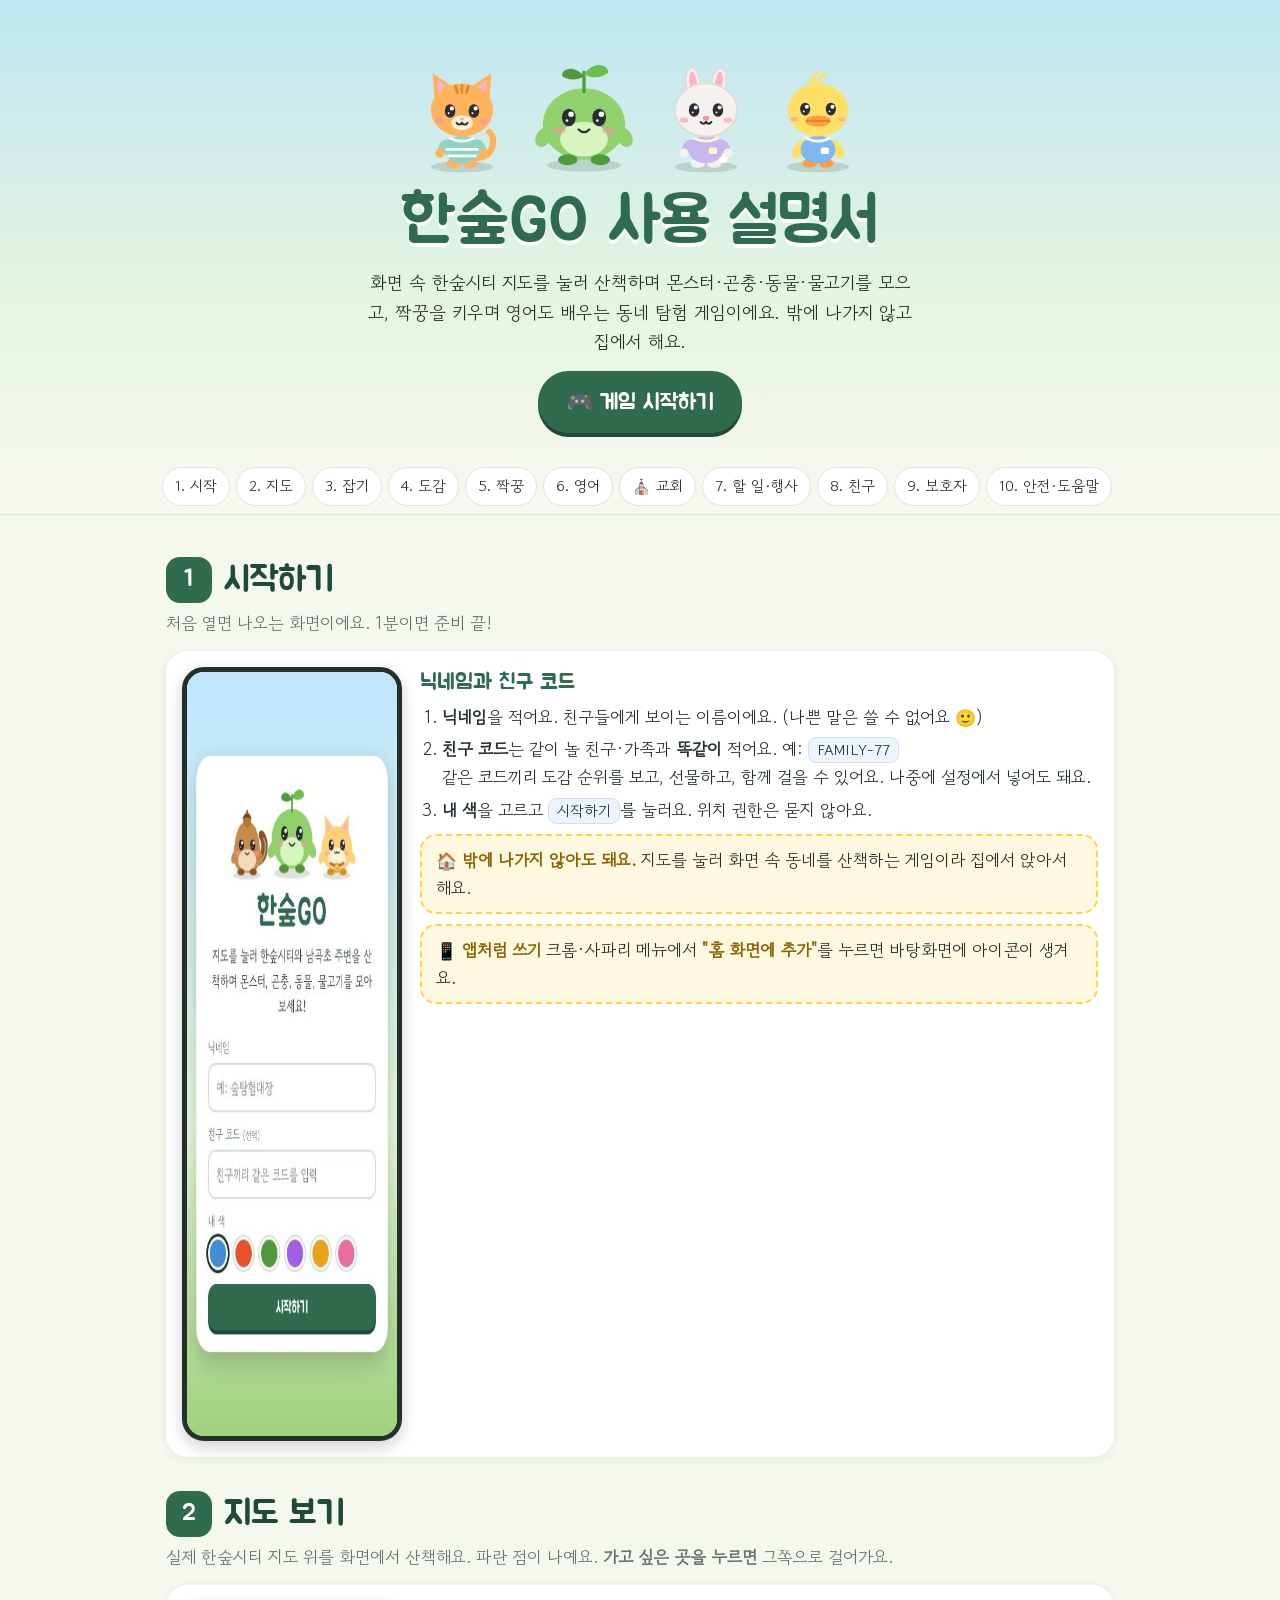
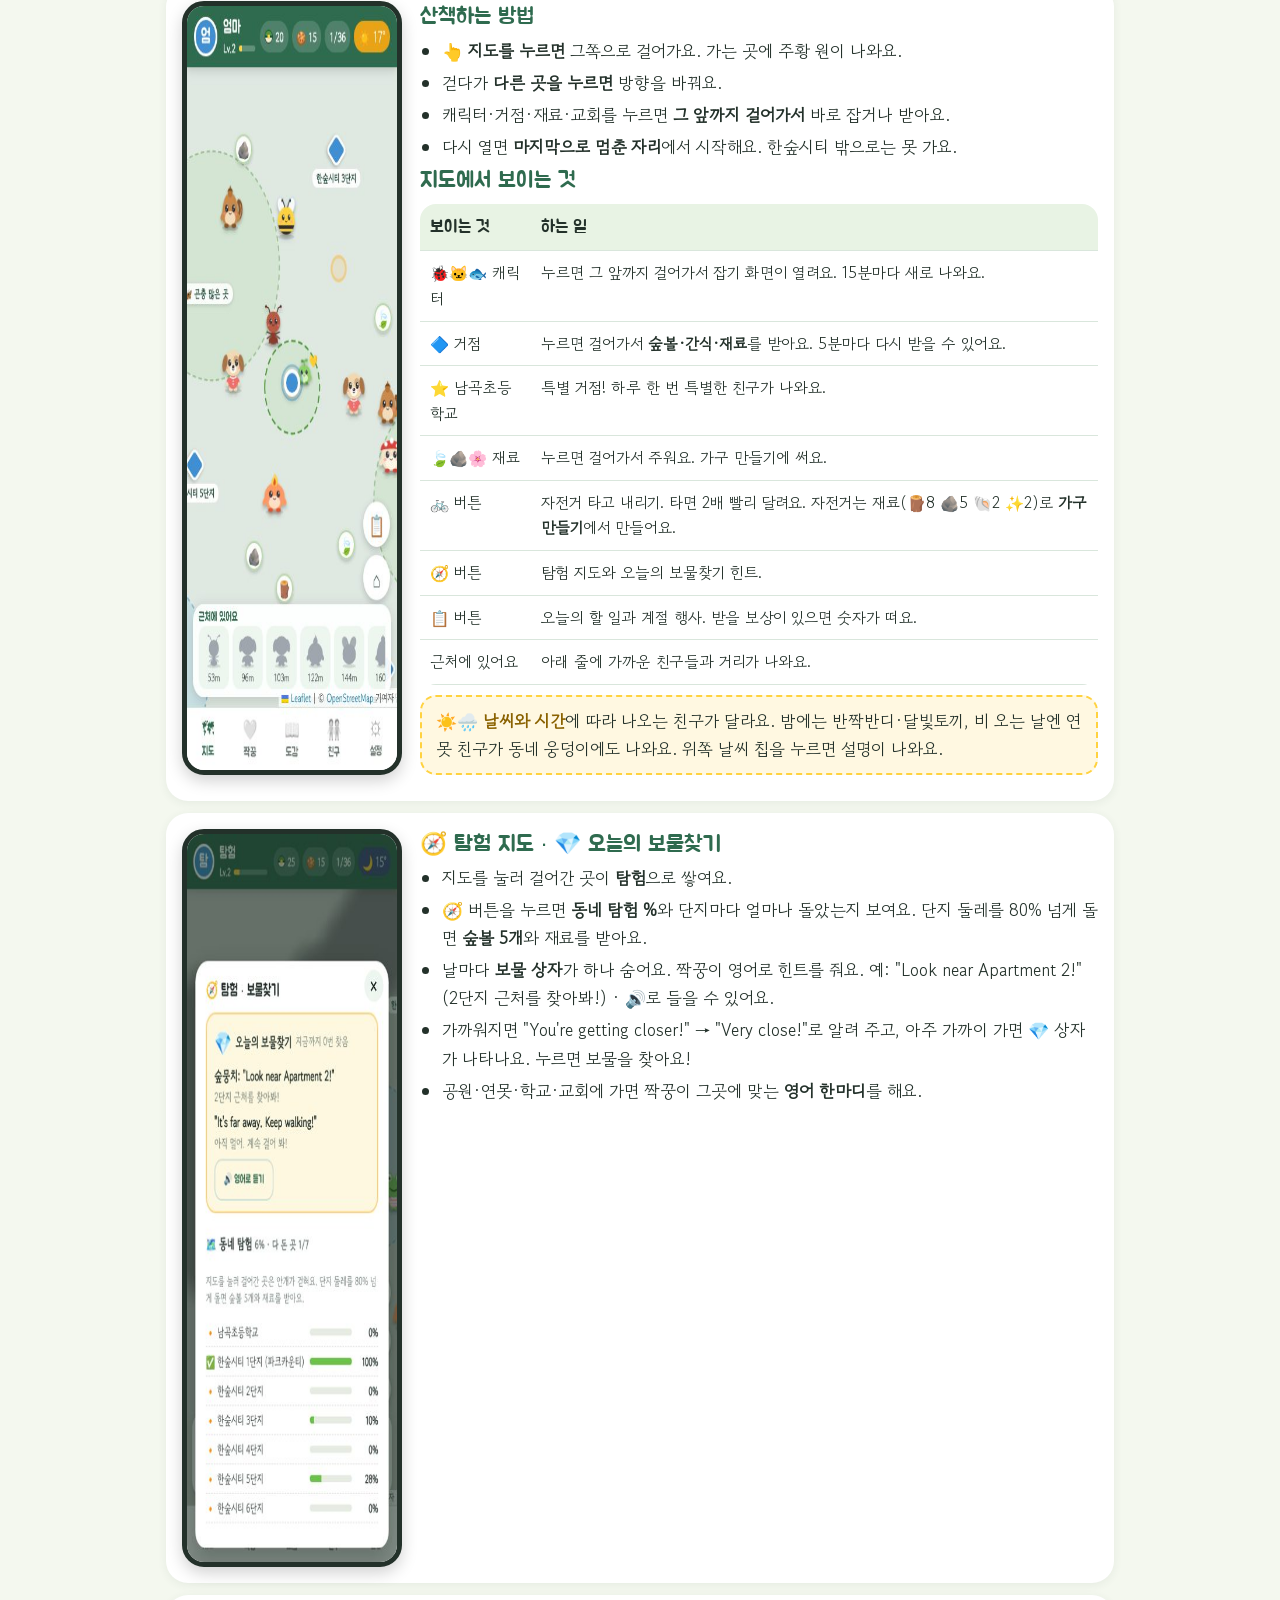
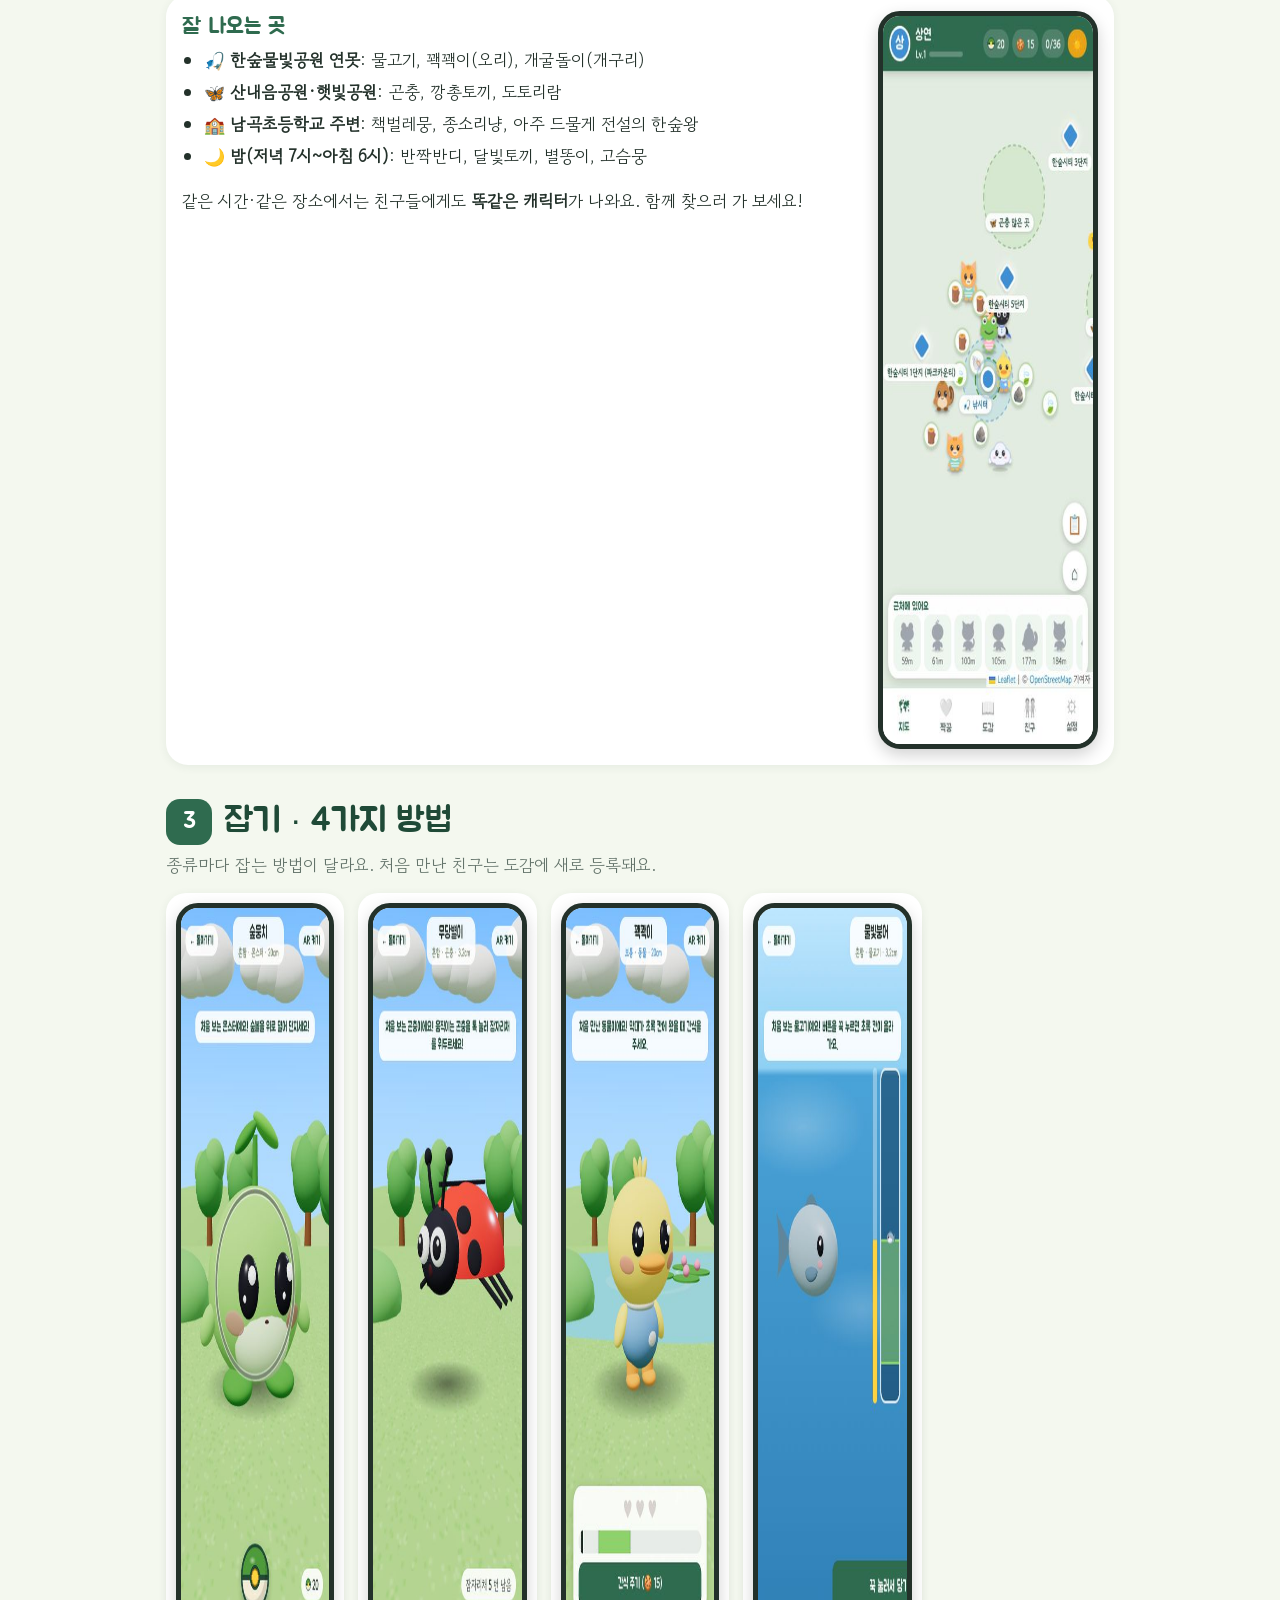
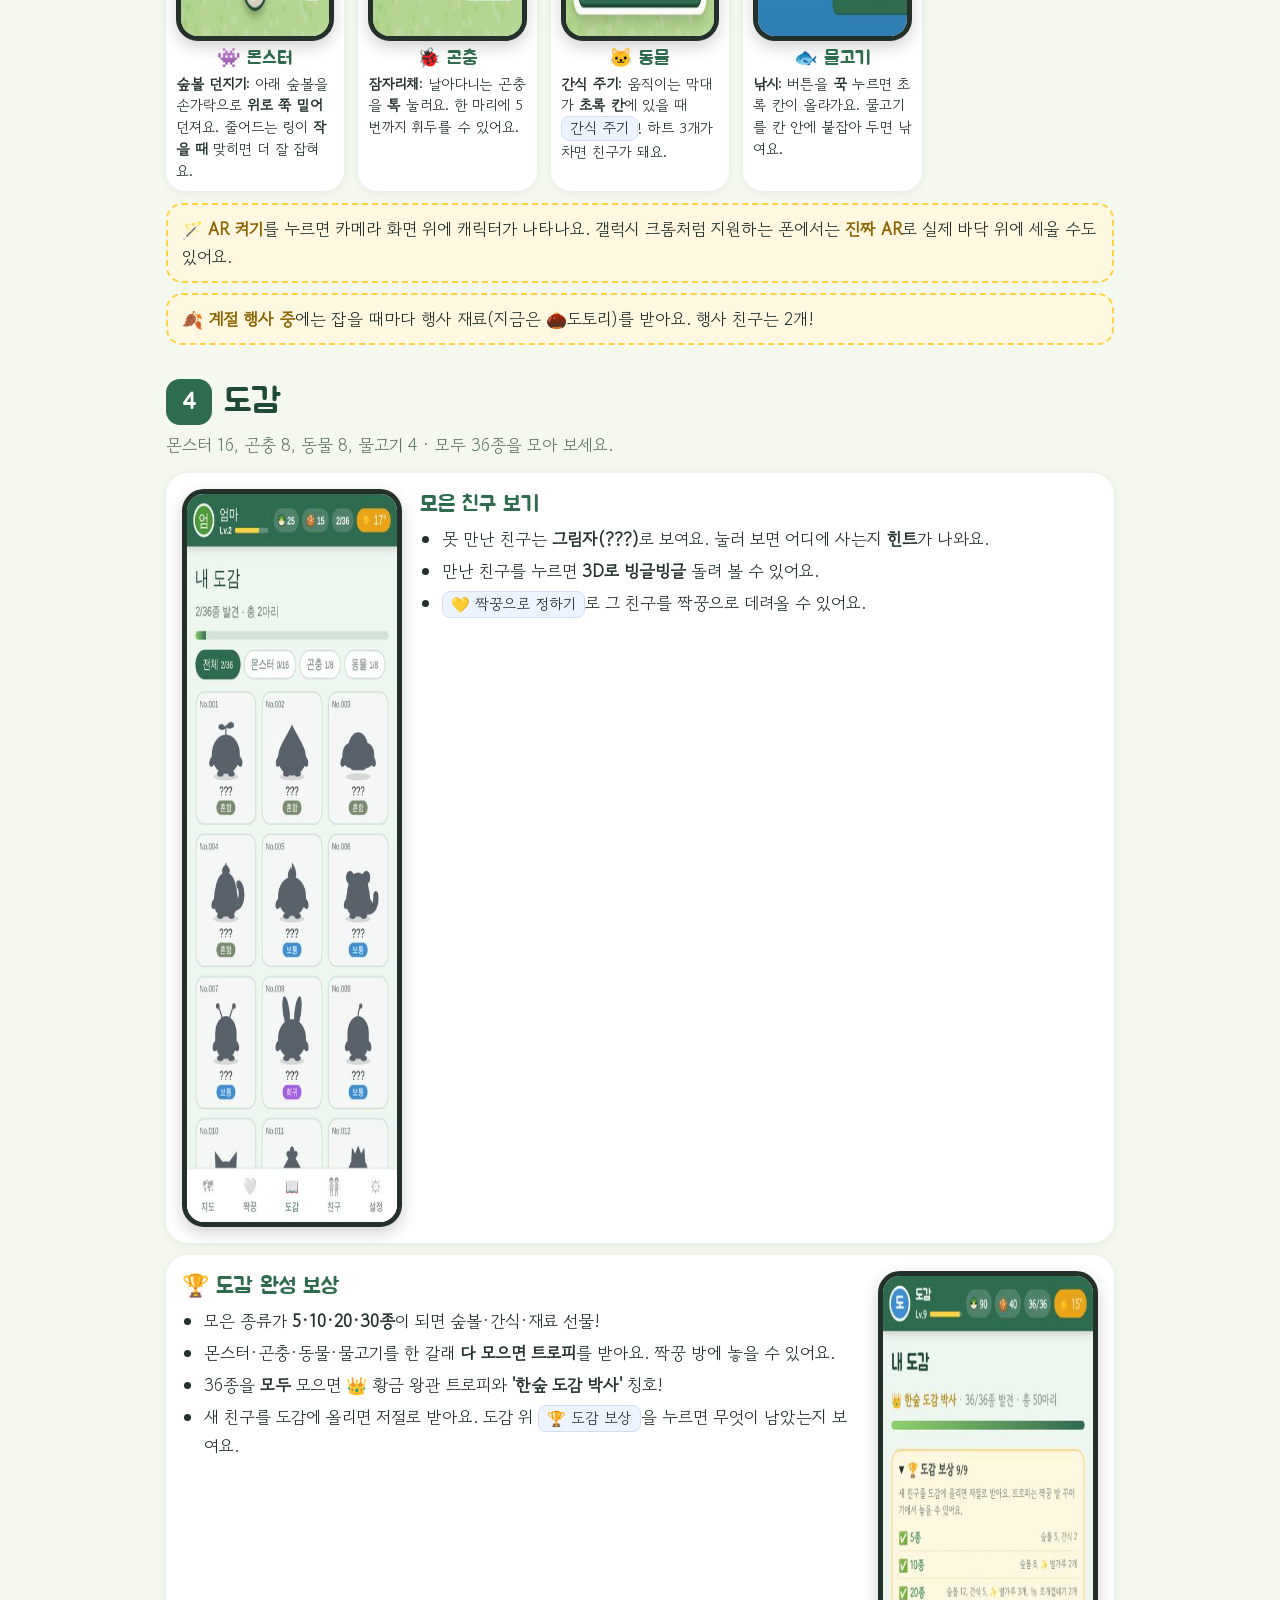
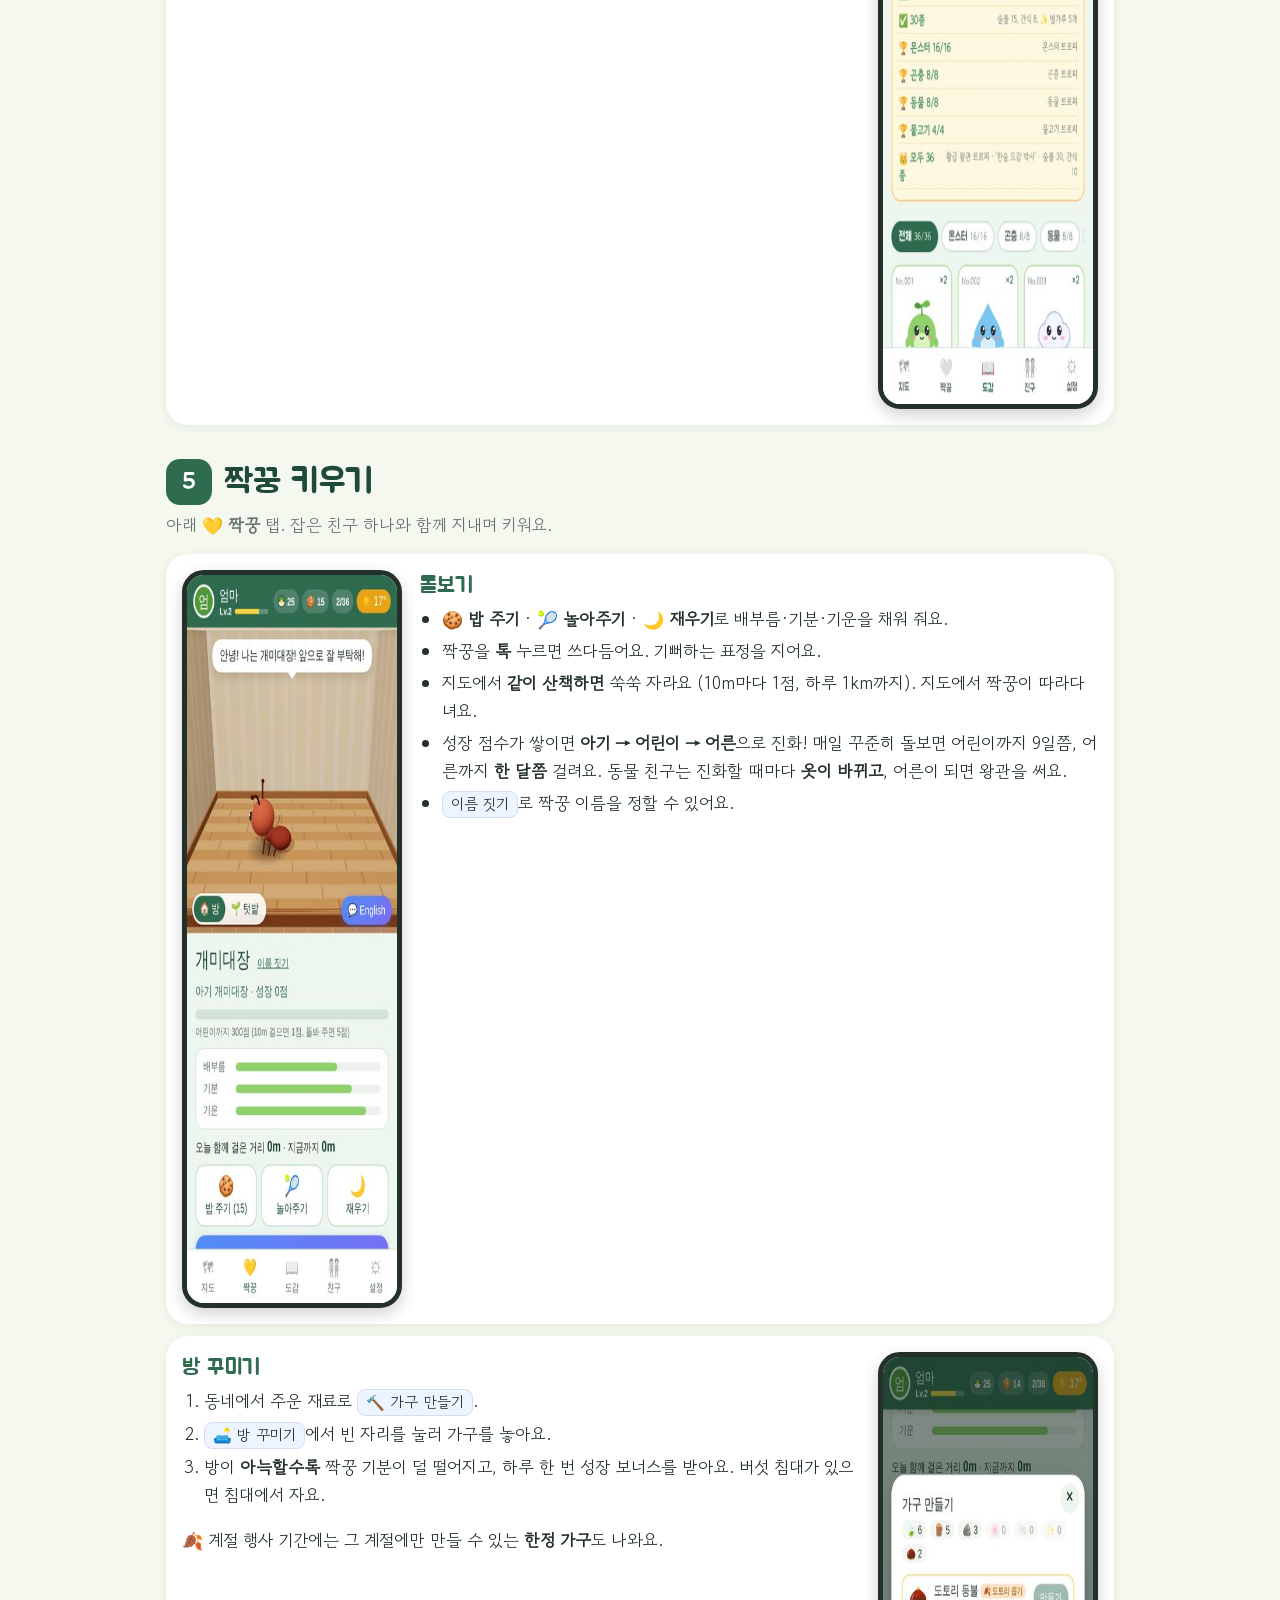
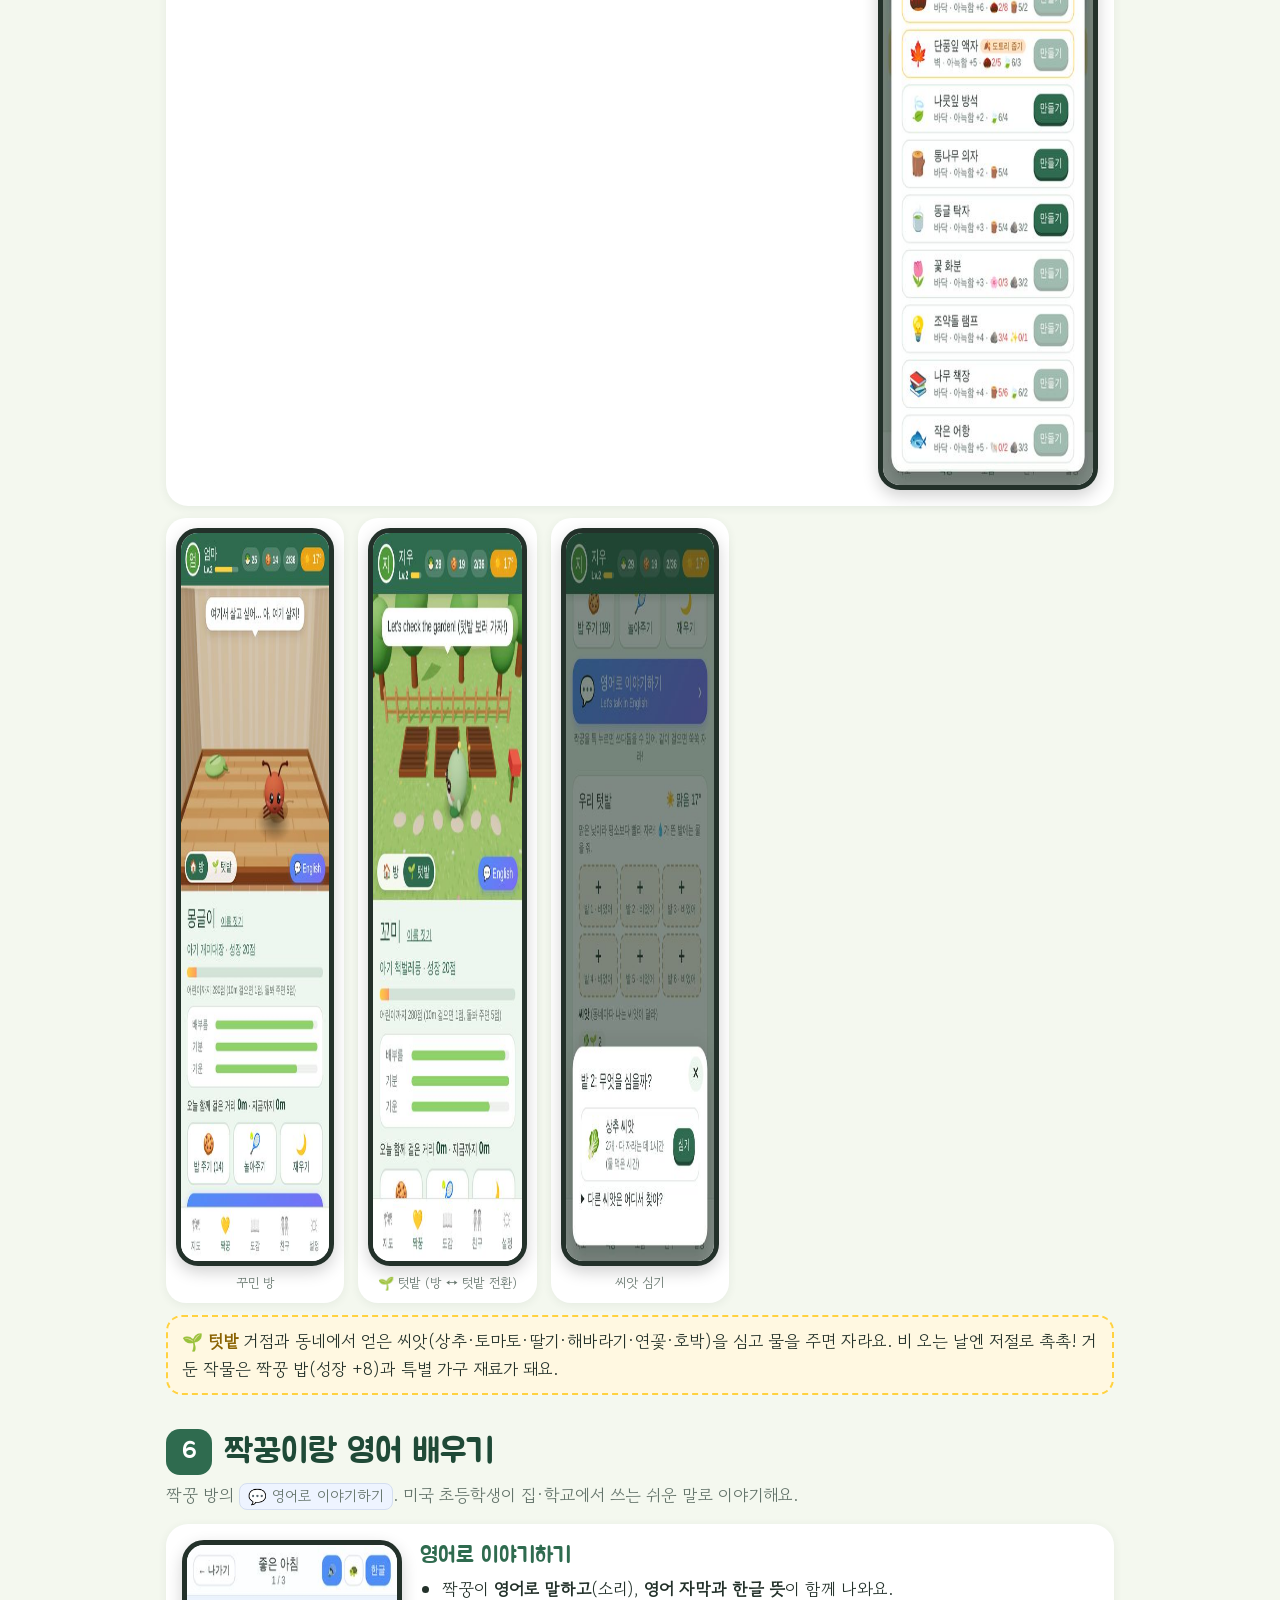
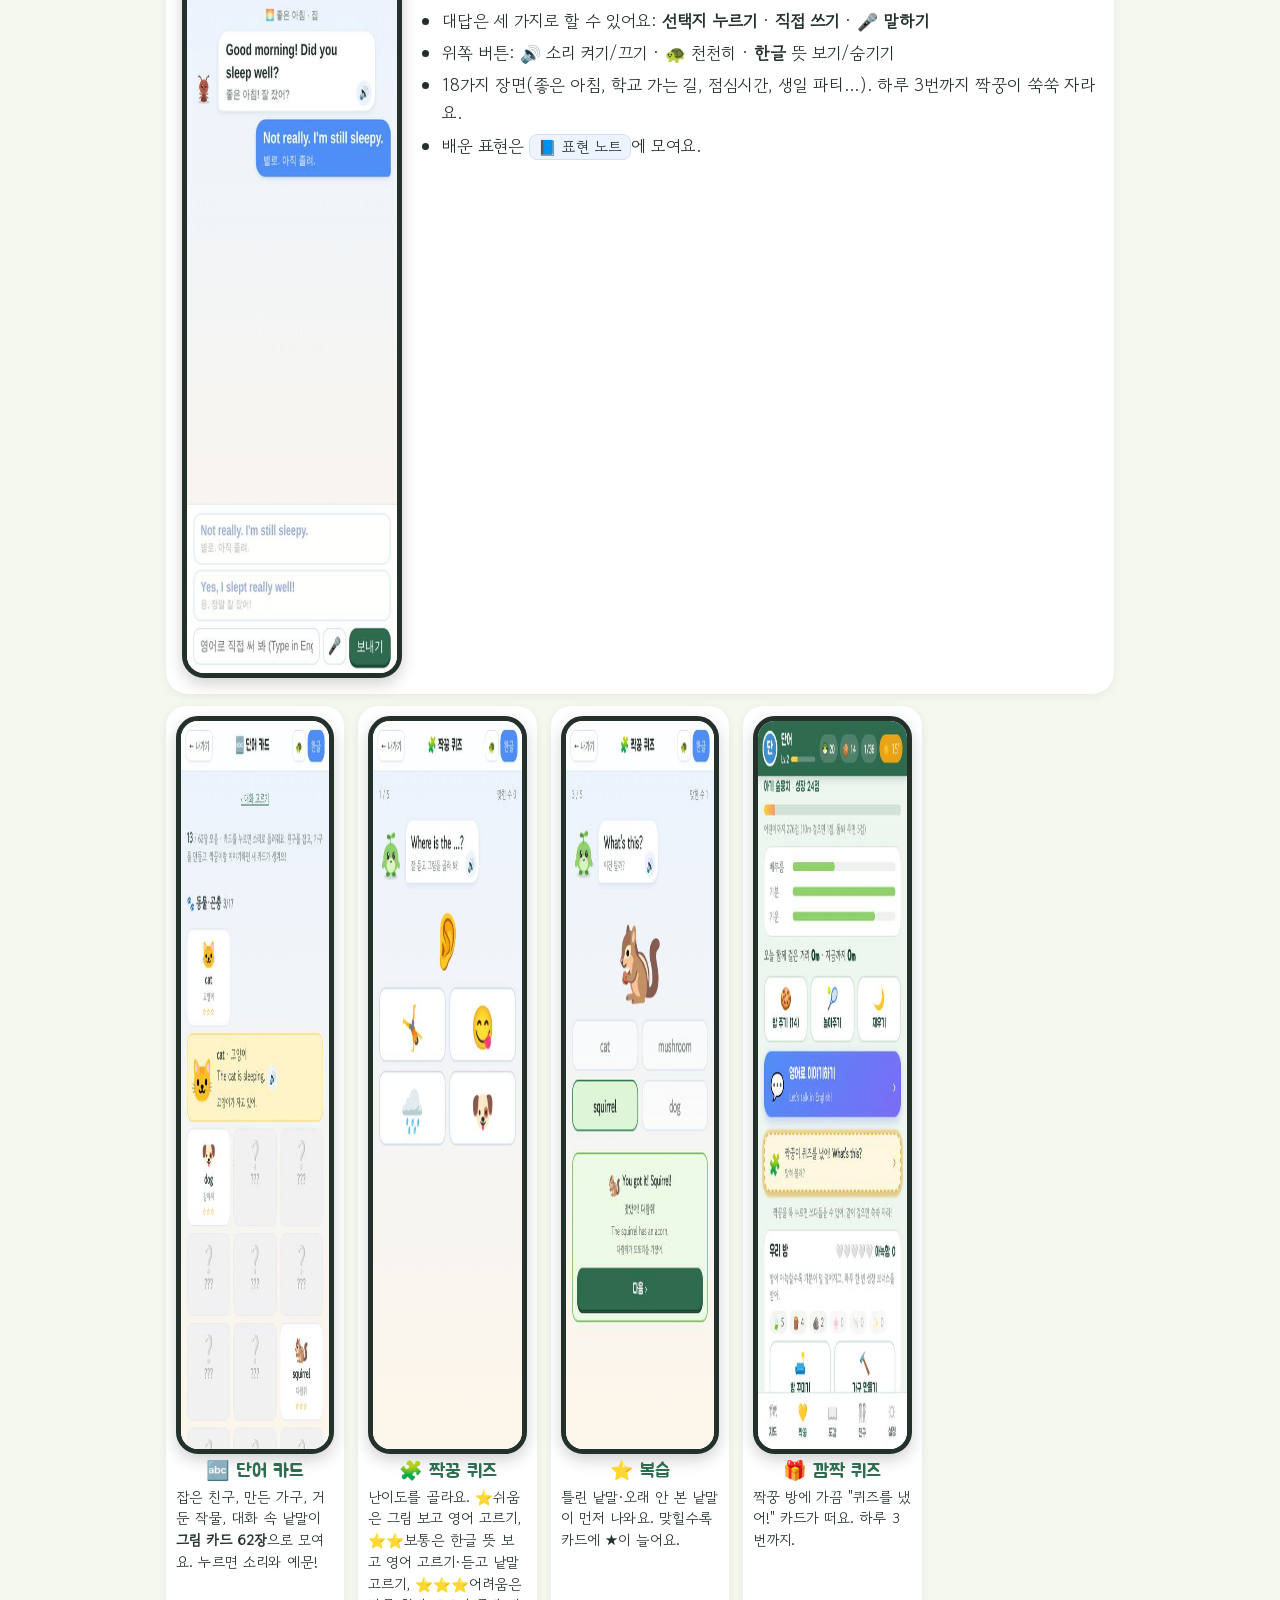
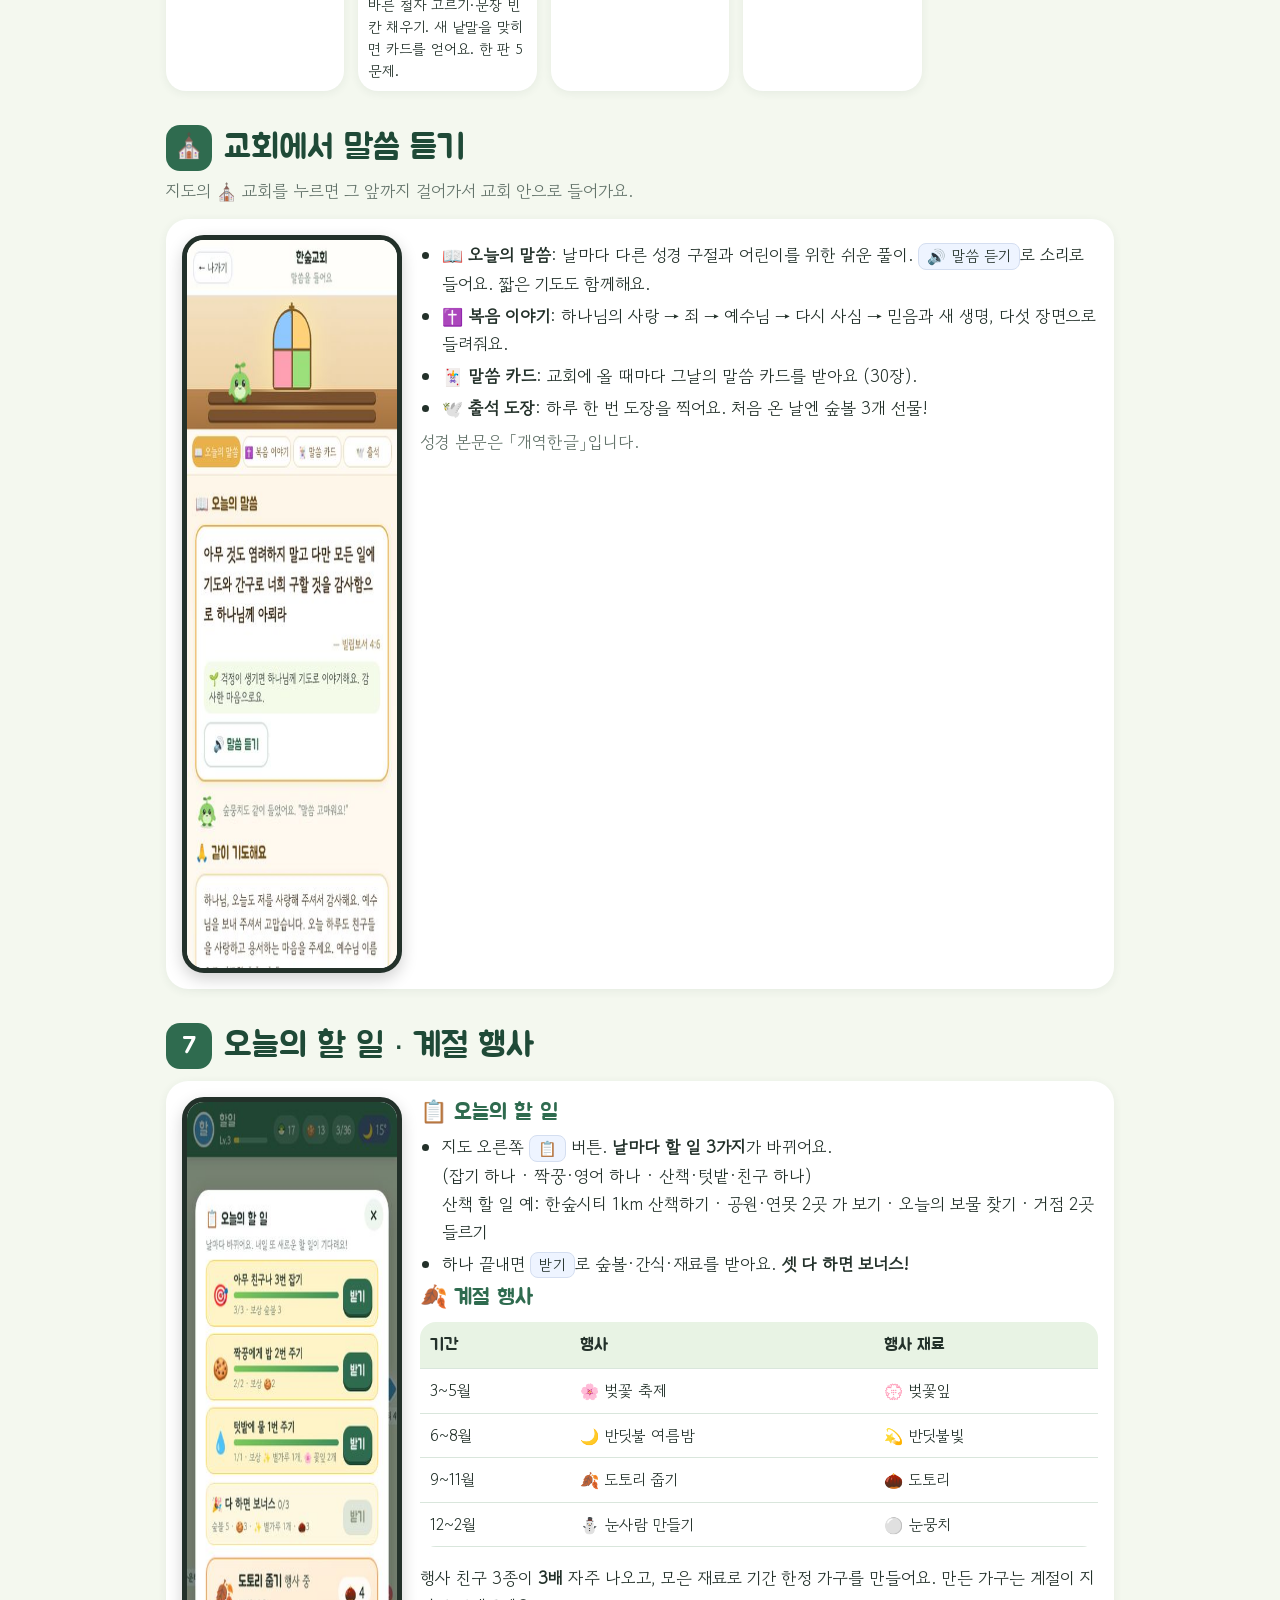
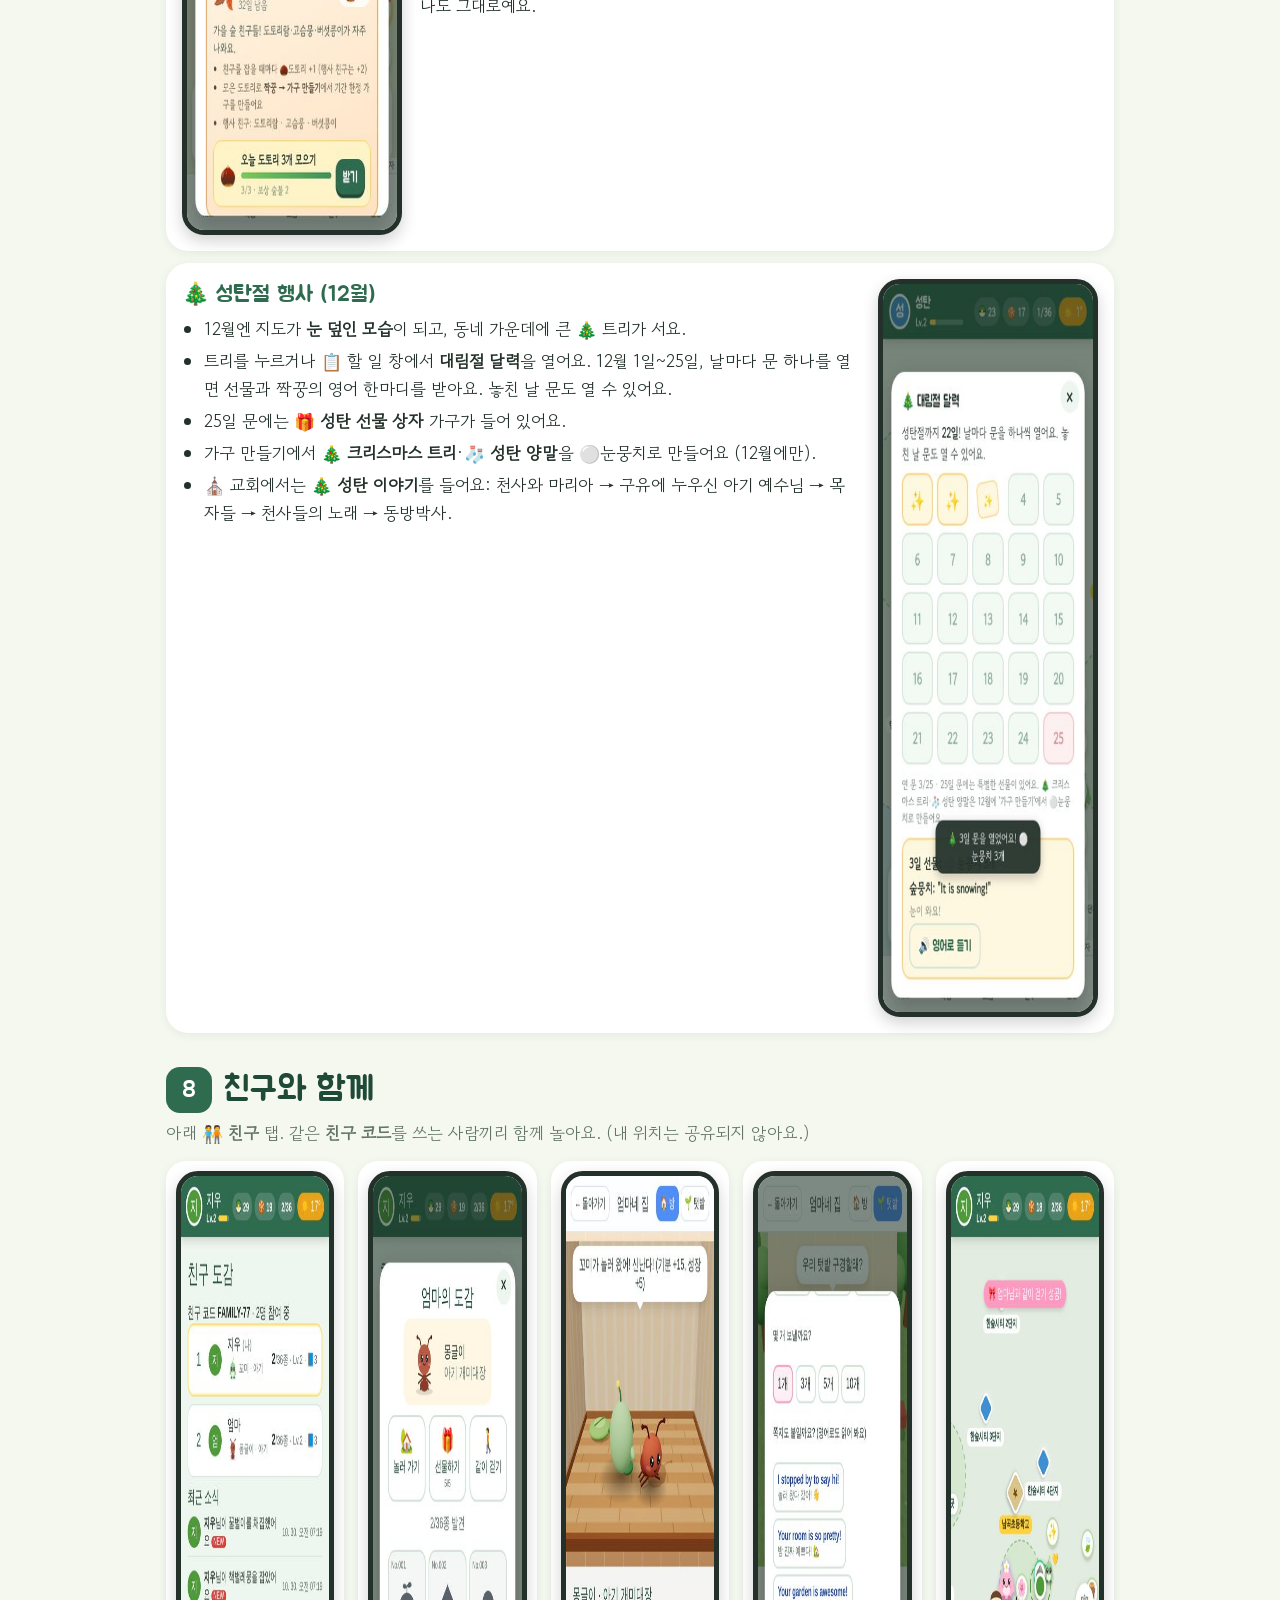
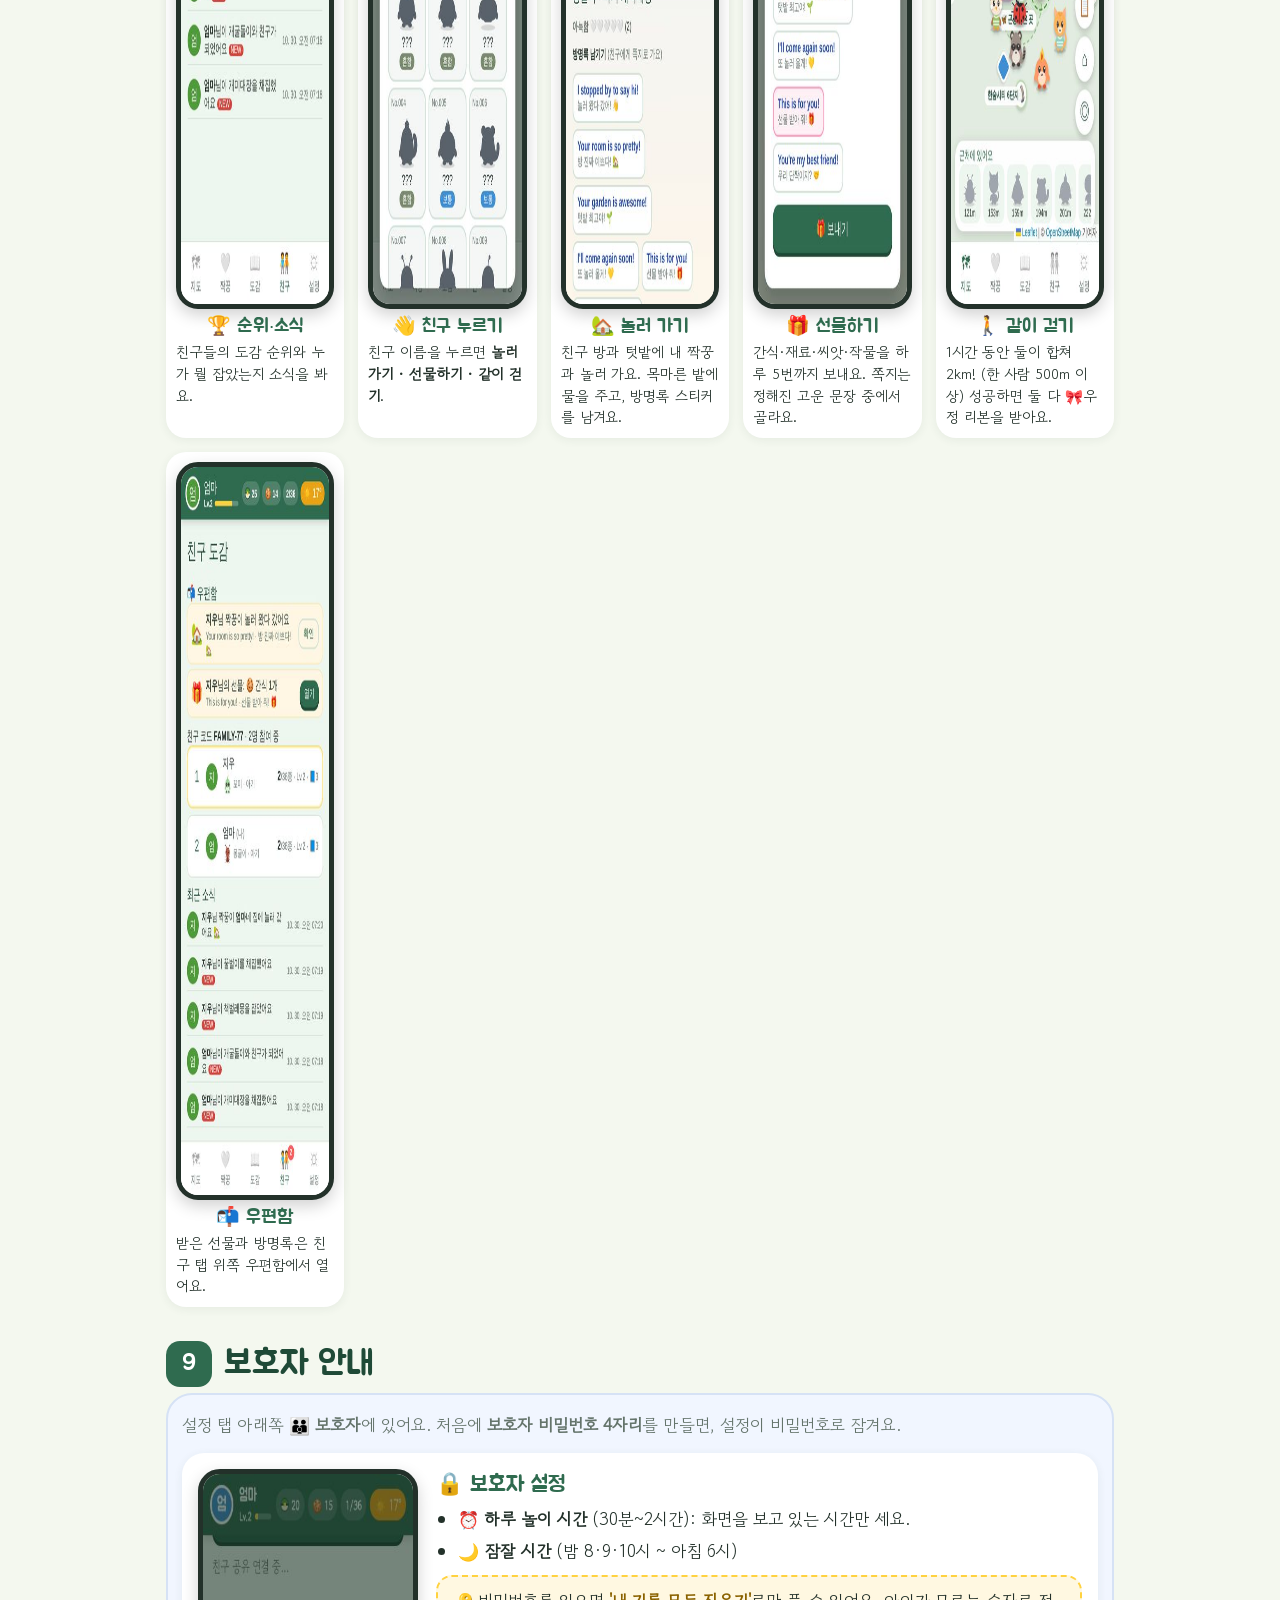
==== commit f57e086e: "진화 속도 조절: 어른까지 한 달쯤 - 진화에 필요한 성장 점수: 어린이 300→1350, 어른 1000→4500 (얻는 점수는 그대로) - 보통으로 놀면(하루 150점쯤) 어린이" ====
--- a/manual.html
+++ b/manual.html
@@ -237,7 +237,7 @@
         <li>🍪 <b>밥 주기</b> · 🎾 <b>놀아주기</b> · 🌙 <b>재우기</b>로 배부름·기분·기운을 채워 줘요.</li>
         <li>짝꿍을 <b>톡</b> 누르면 쓰다듬어요. 기뻐하는 표정을 지어요.</li>
         <li>지도에서 <b>같이 산책하면</b> 쑥쑥 자라요 (10m마다 1점, 하루 1km까지). 지도에서 짝꿍이 따라다녀요.</li>
-        <li>성장 점수가 쌓이면 <b>아기 → 어린이 → 어른</b>으로 진화! 동물 친구는 진화할 때마다 <b>옷이 바뀌고</b>, 어른이 되면 왕관을 써요.</li>
+        <li>성장 점수가 쌓이면 <b>아기 → 어린이 → 어른</b>으로 진화! 매일 꾸준히 돌보면 어린이까지 9일쯤, 어른까지 <b>한 달쯤</b> 걸려요. 동물 친구는 진화할 때마다 <b>옷이 바뀌고</b>, 어른이 되면 왕관을 써요.</li>
         <li><span class="key">이름 짓기</span>로 짝꿍 이름을 정할 수 있어요.</li>
       </ul>
     </div>
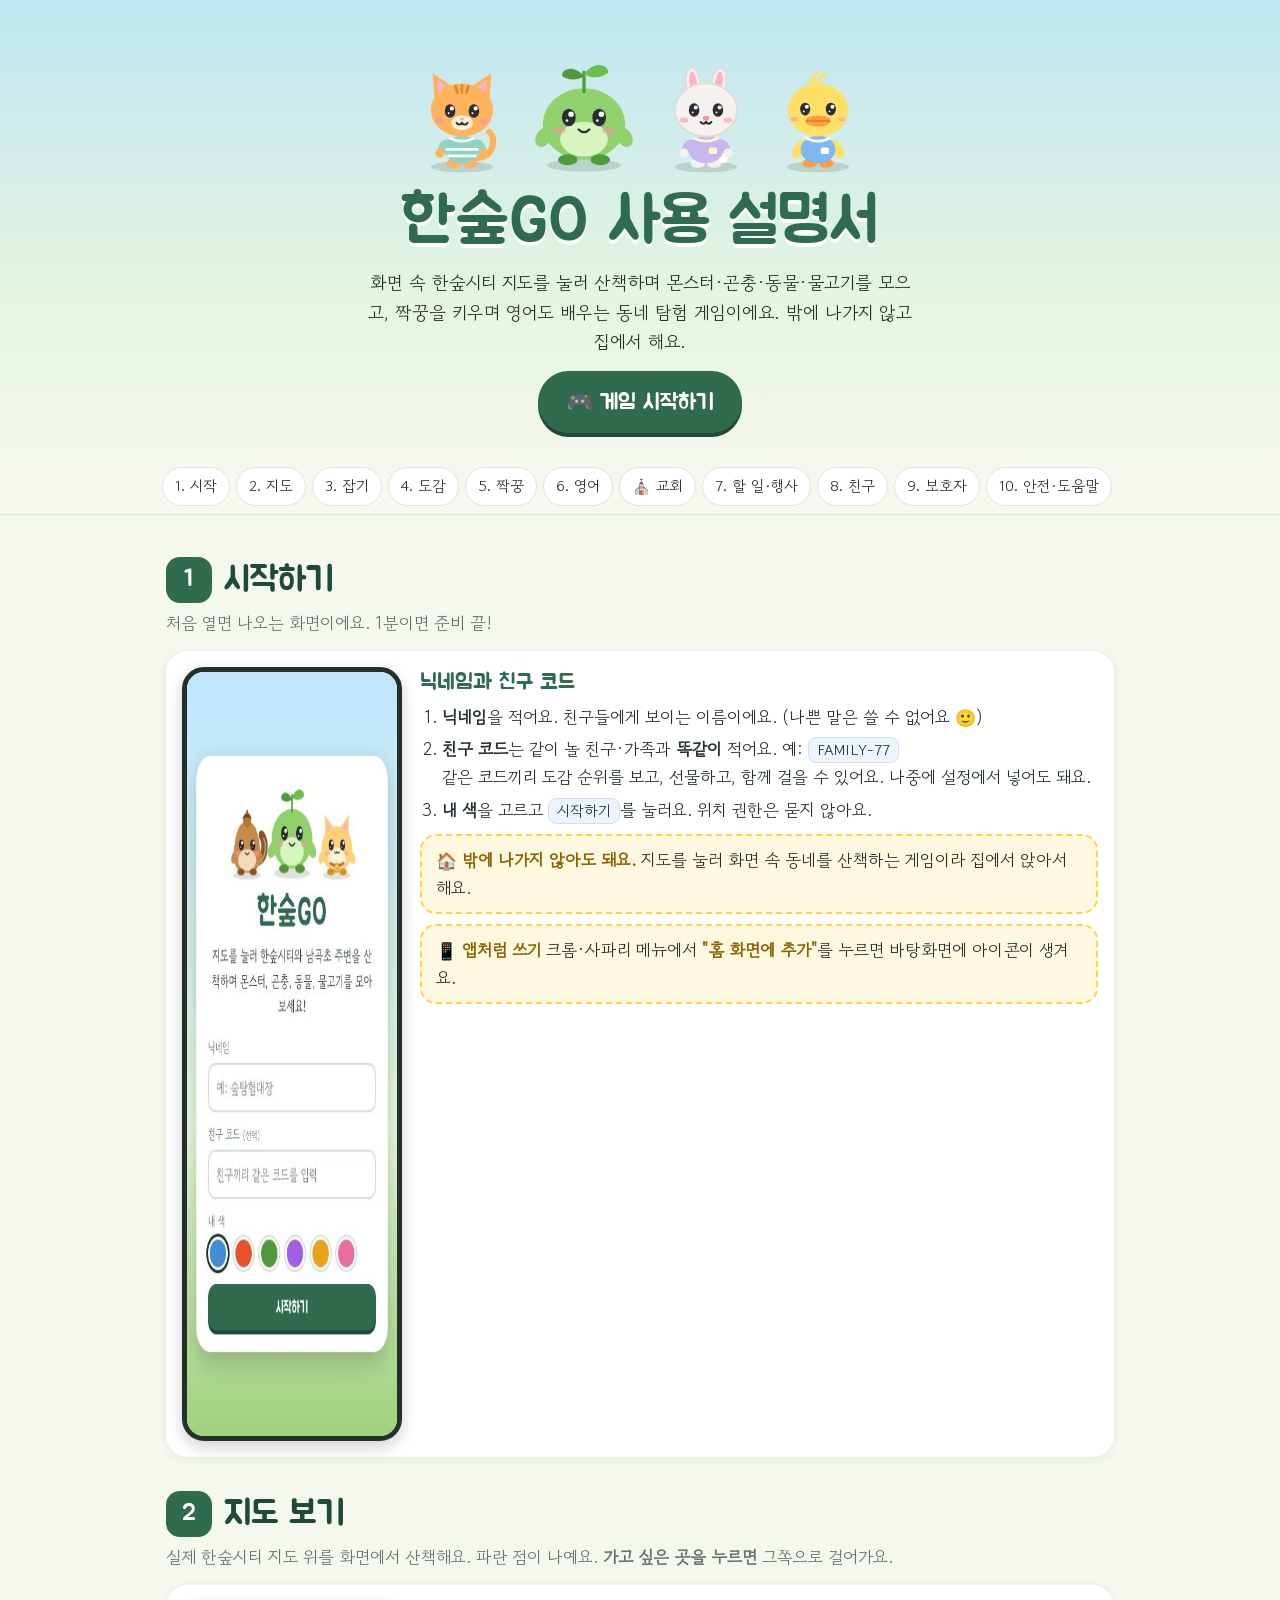
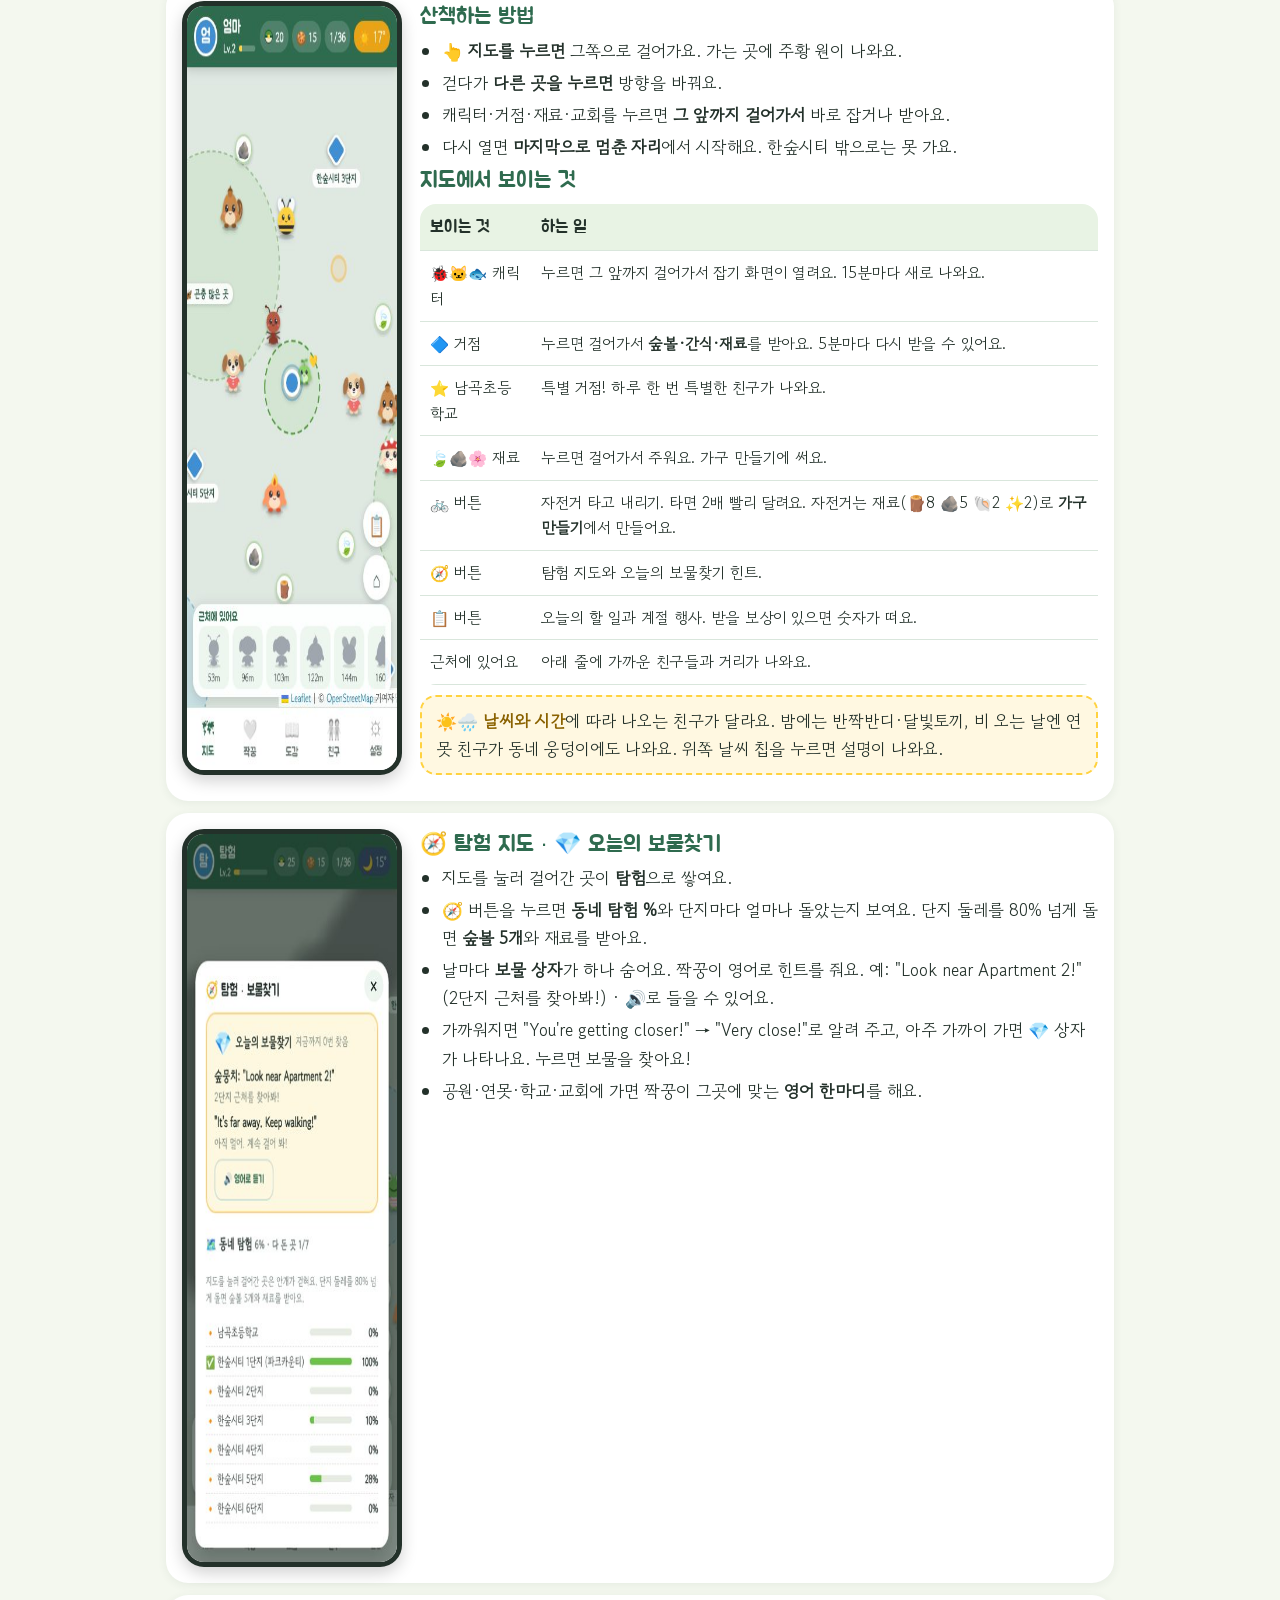
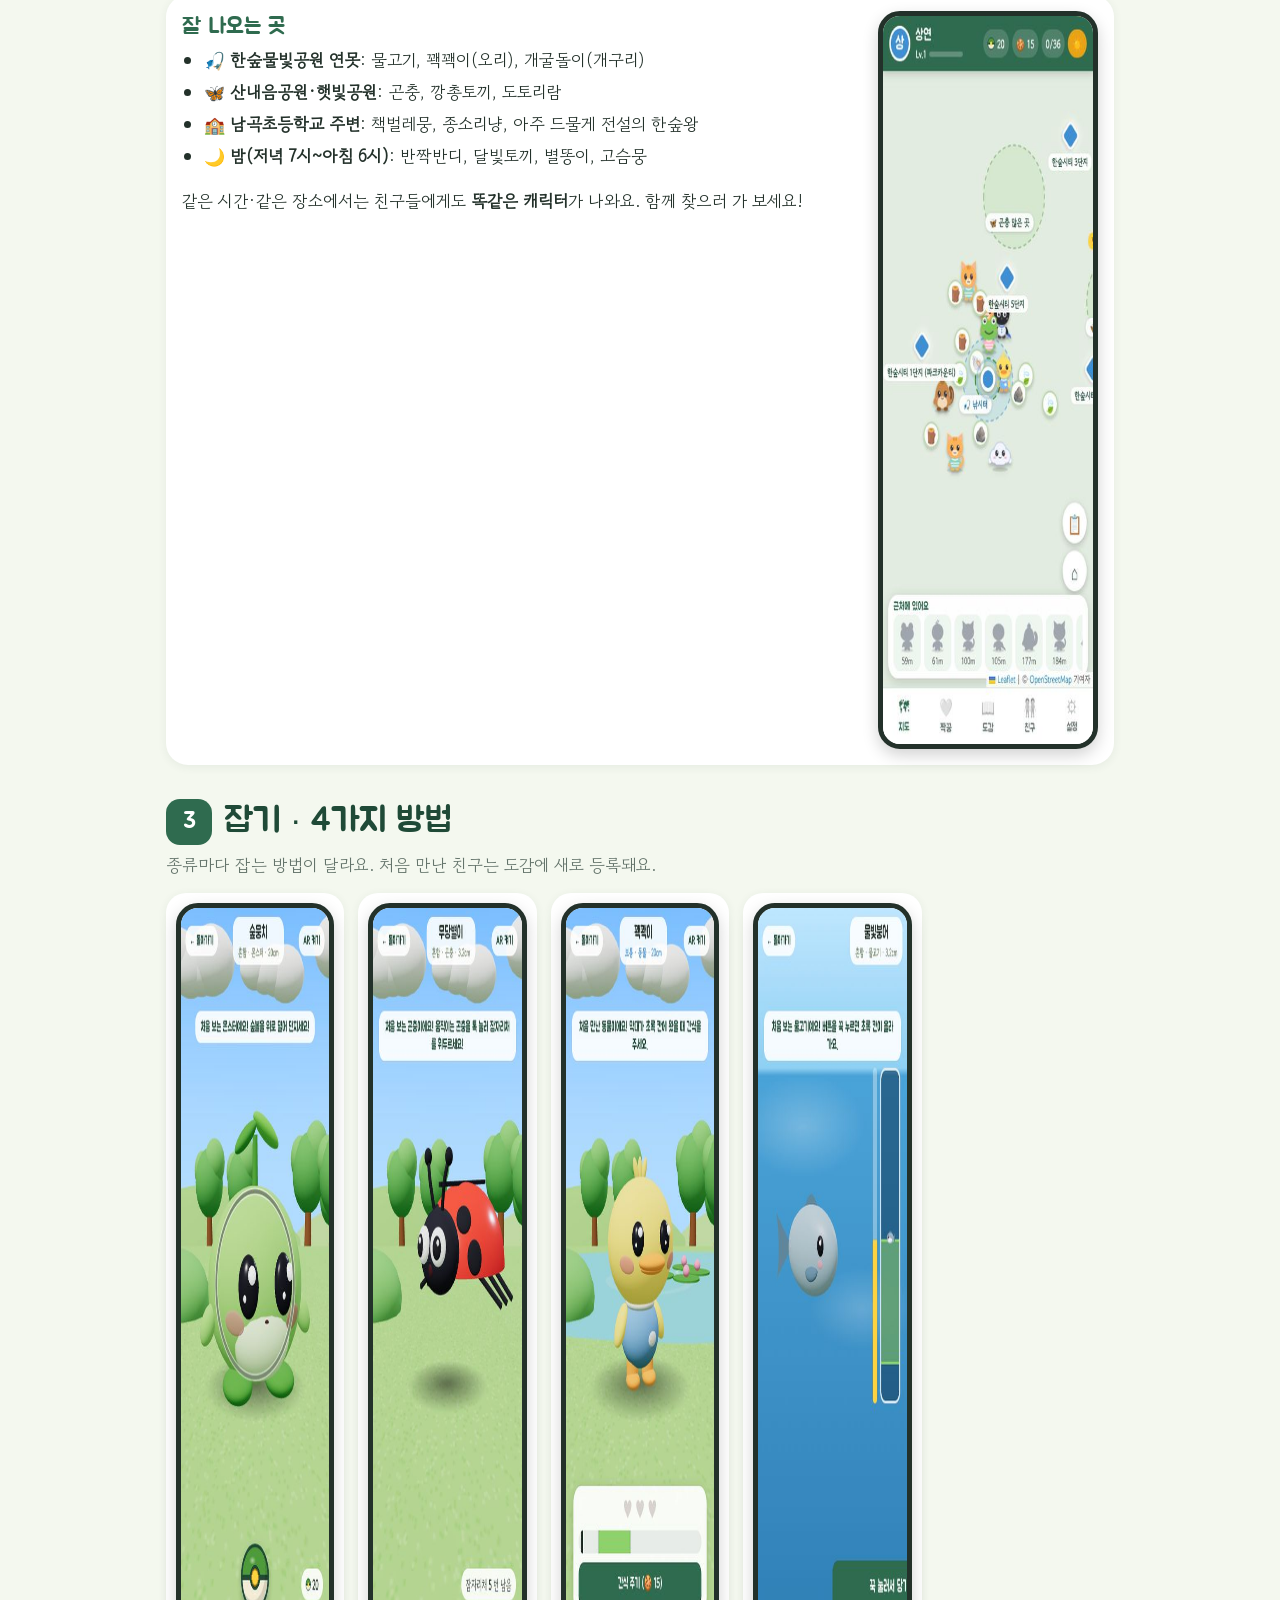
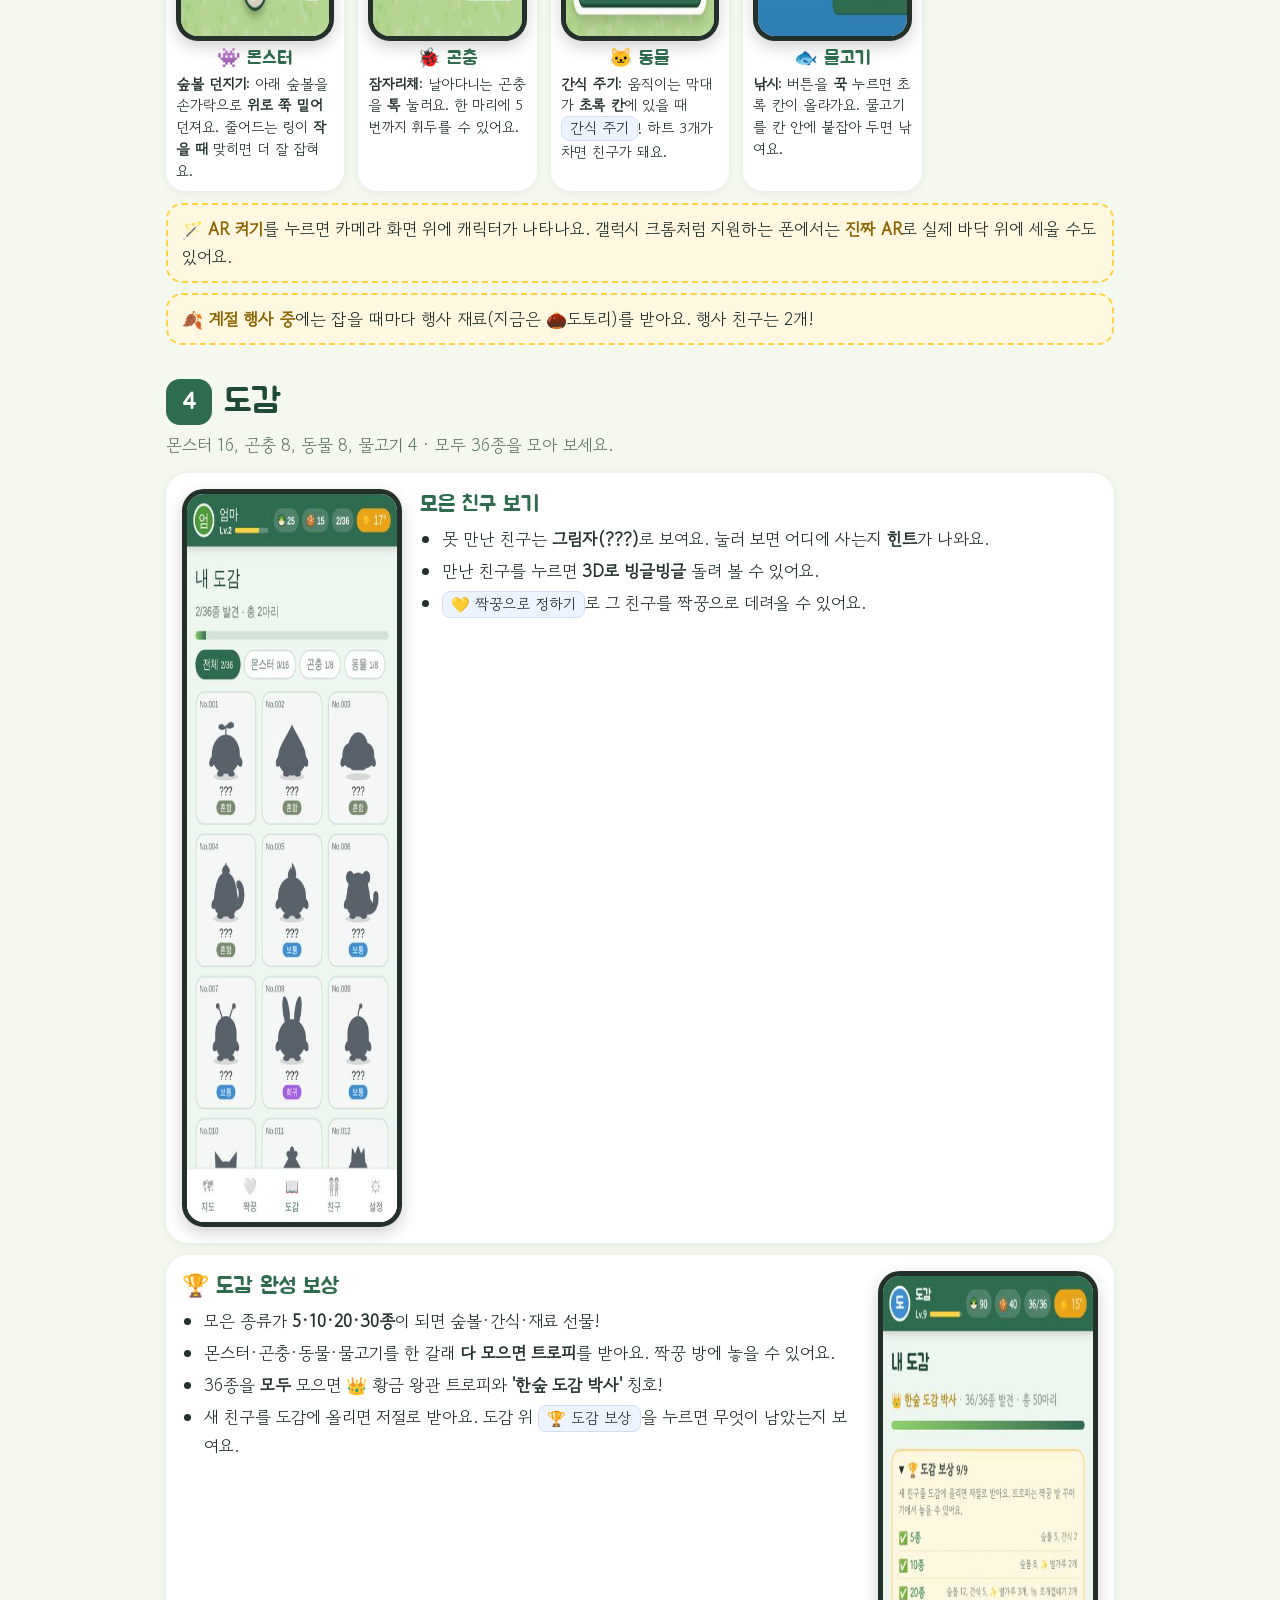
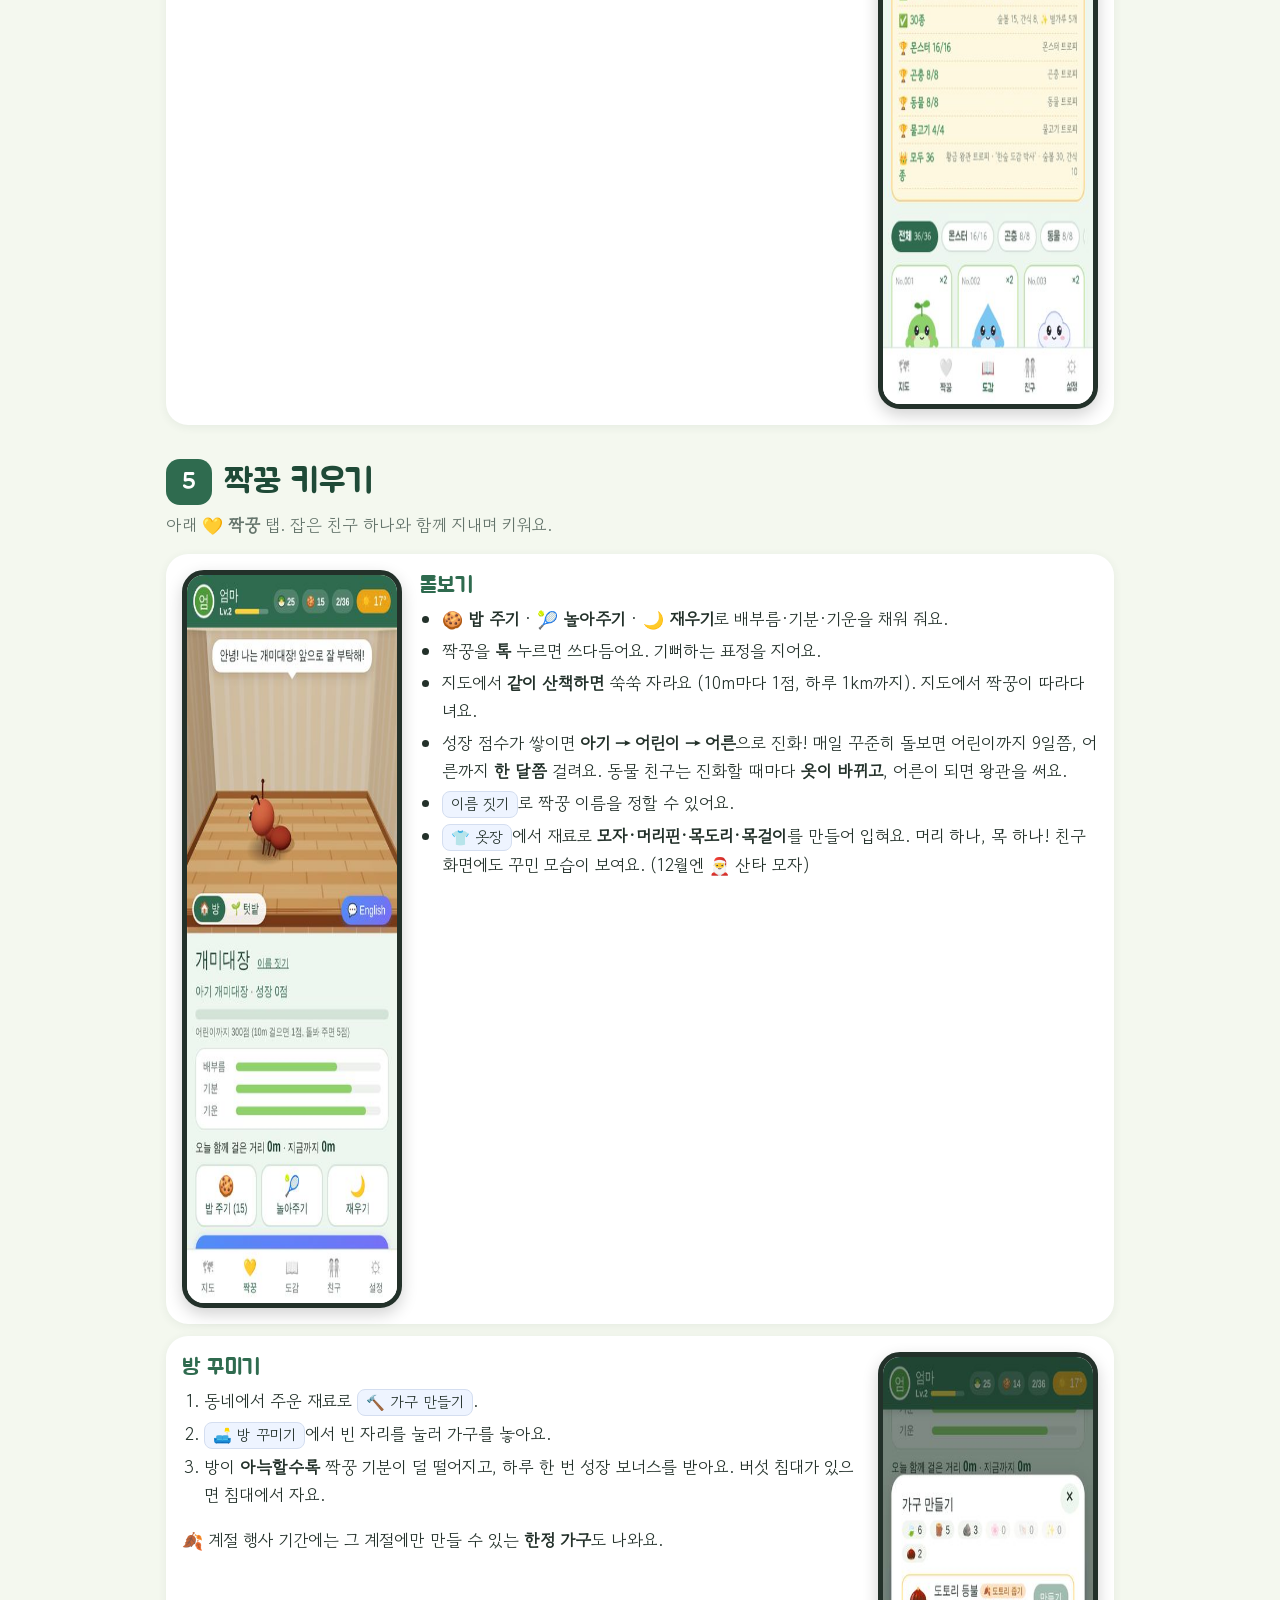
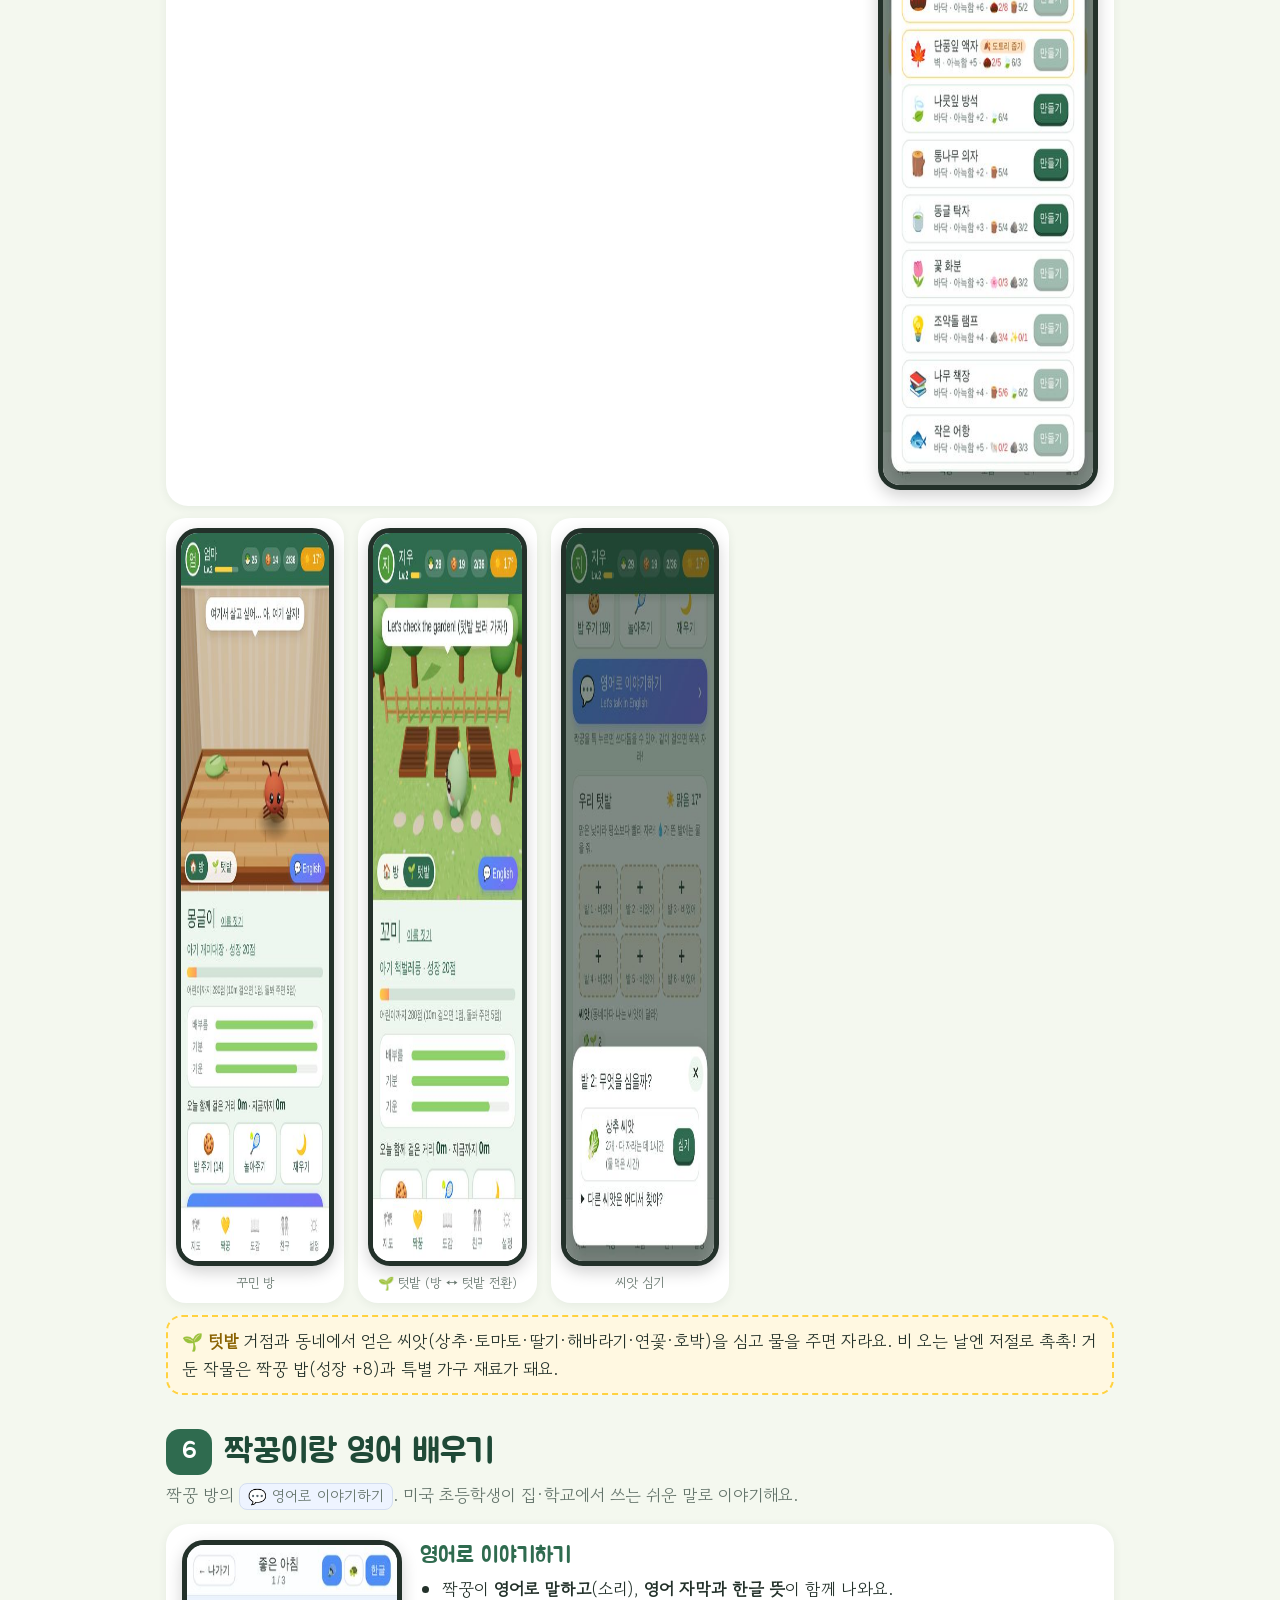
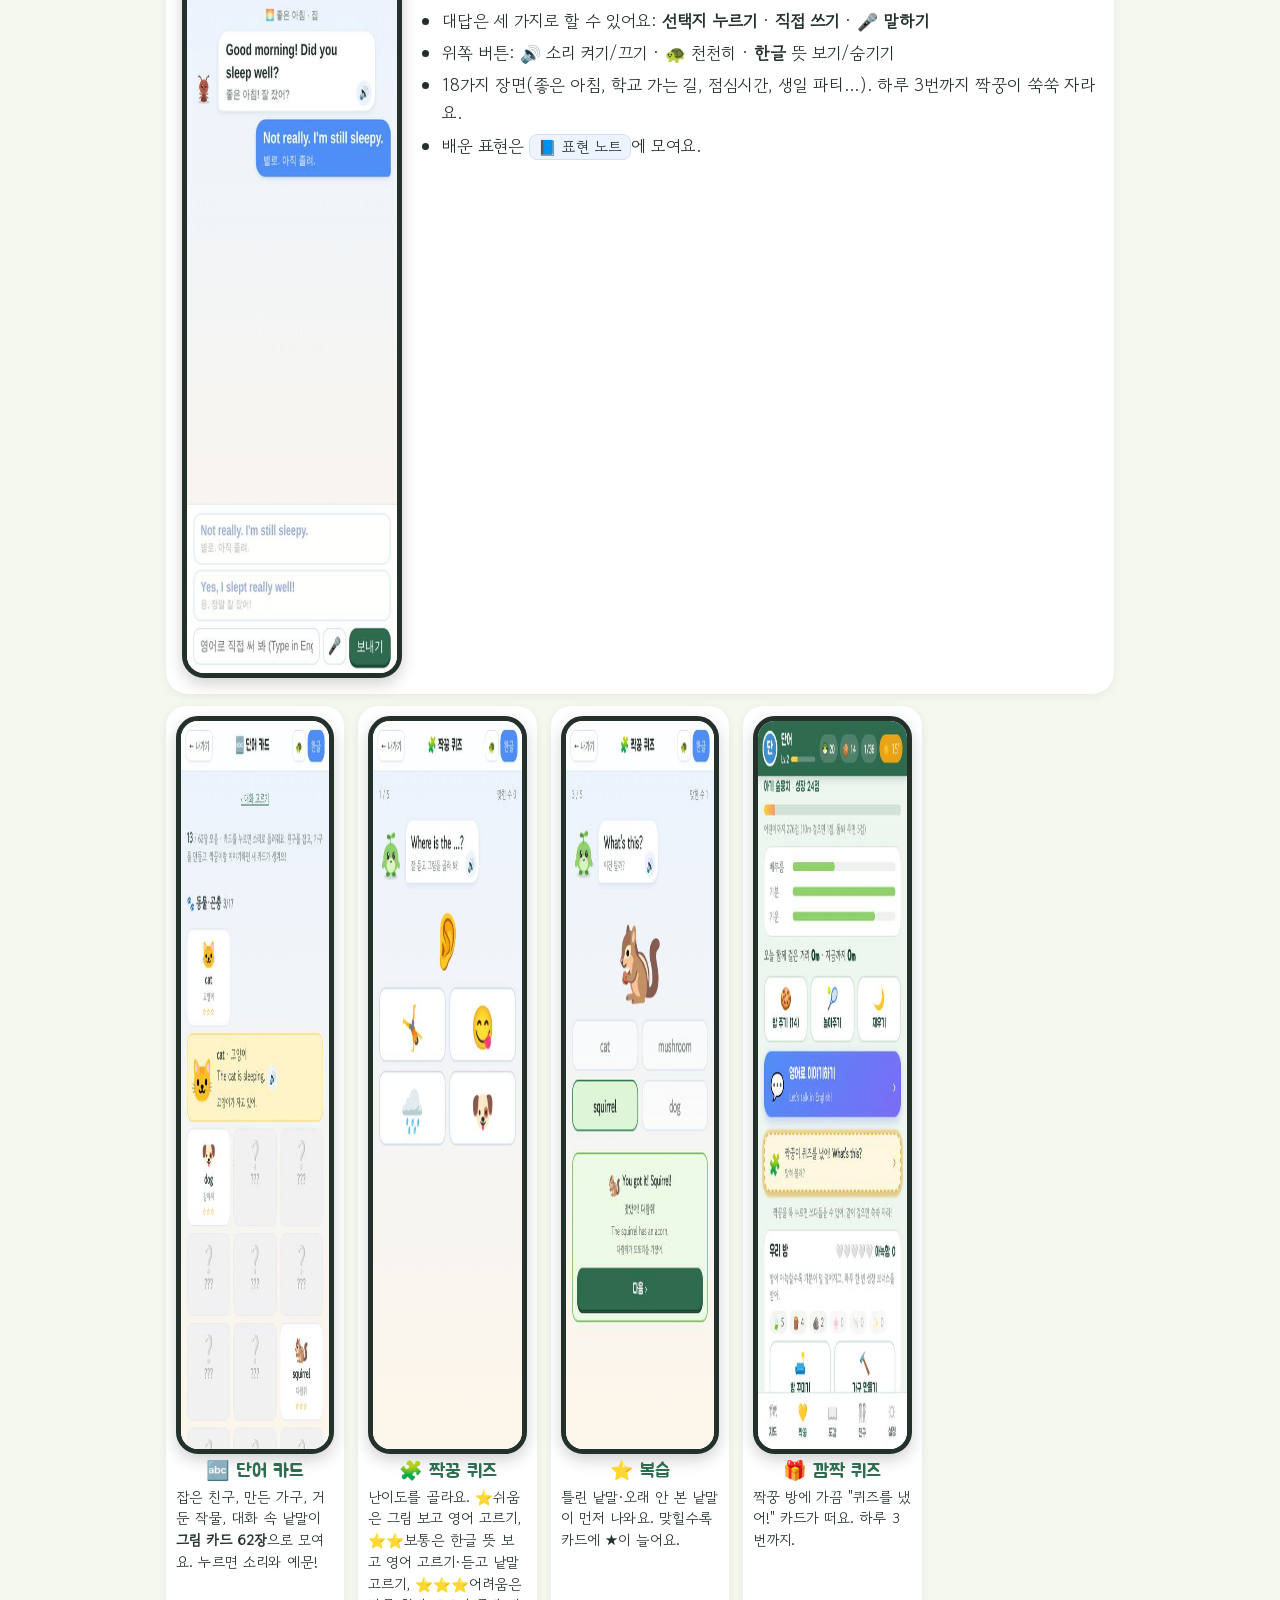
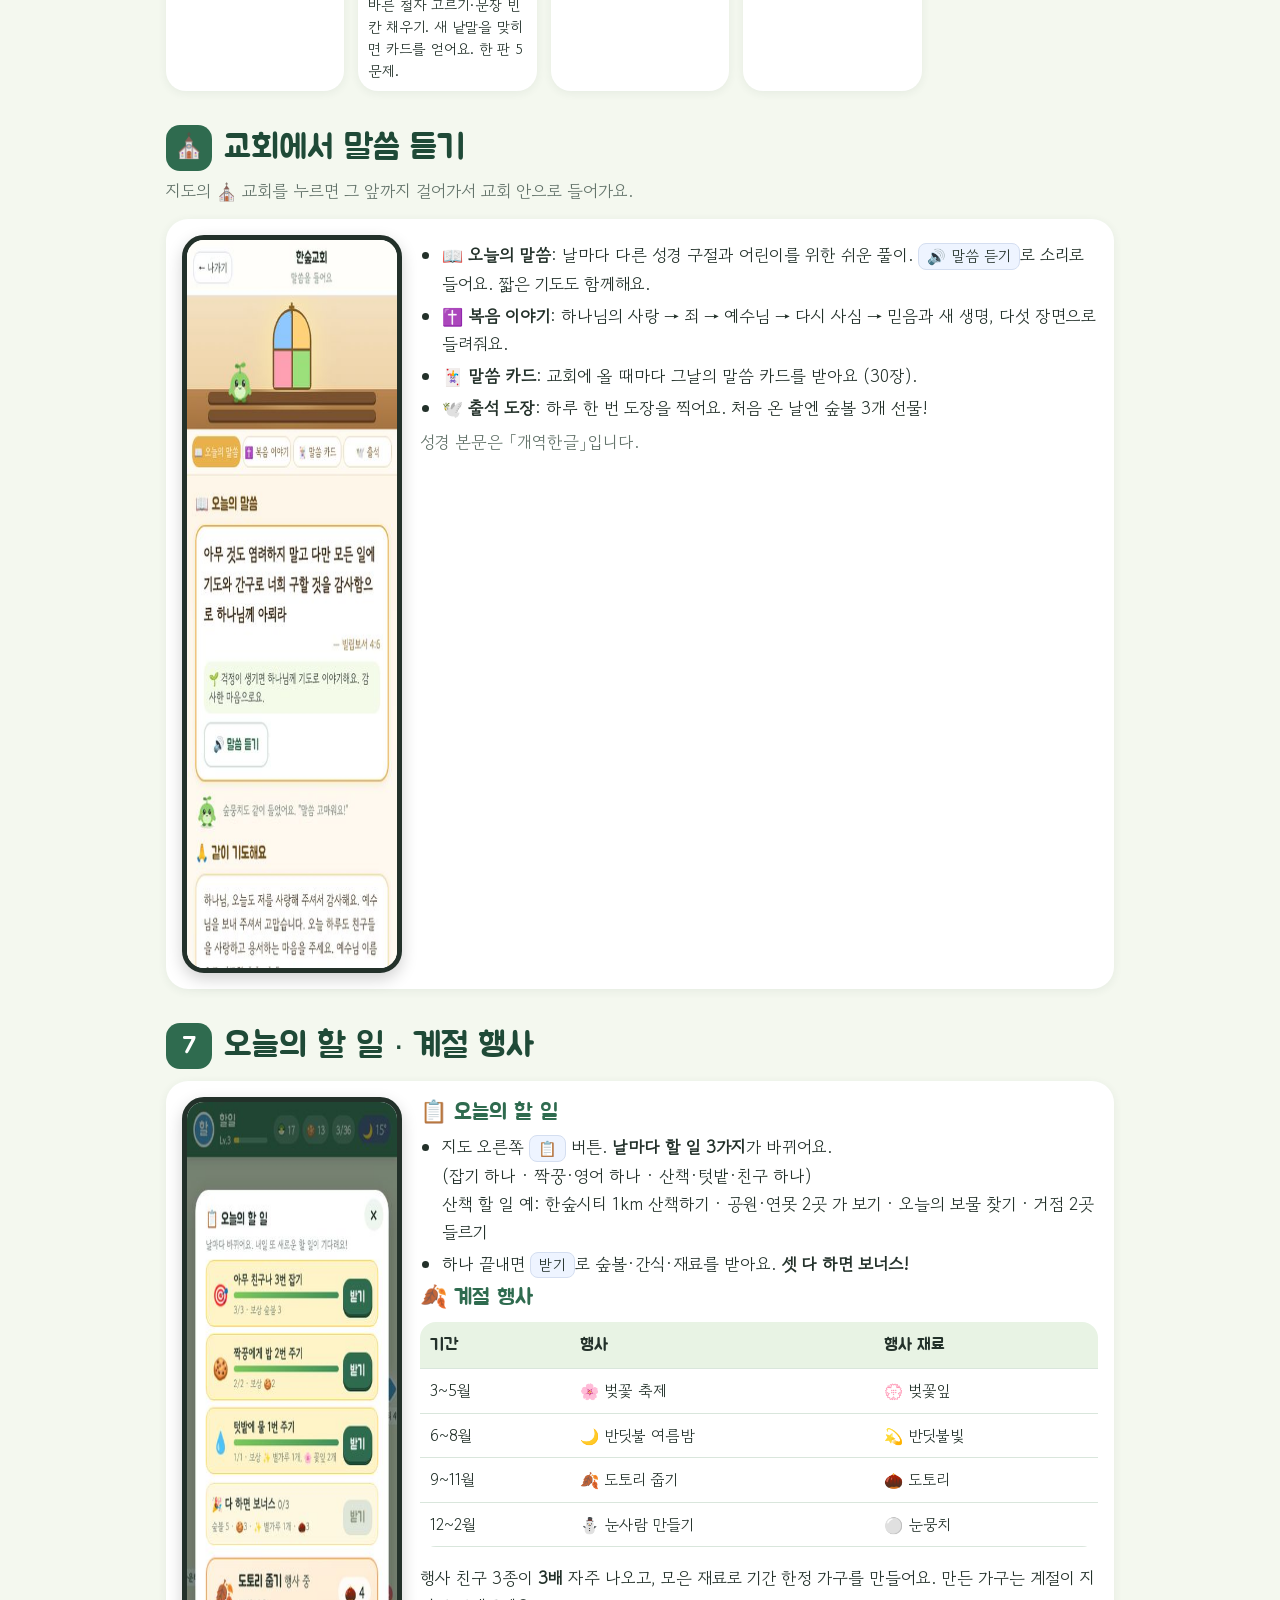
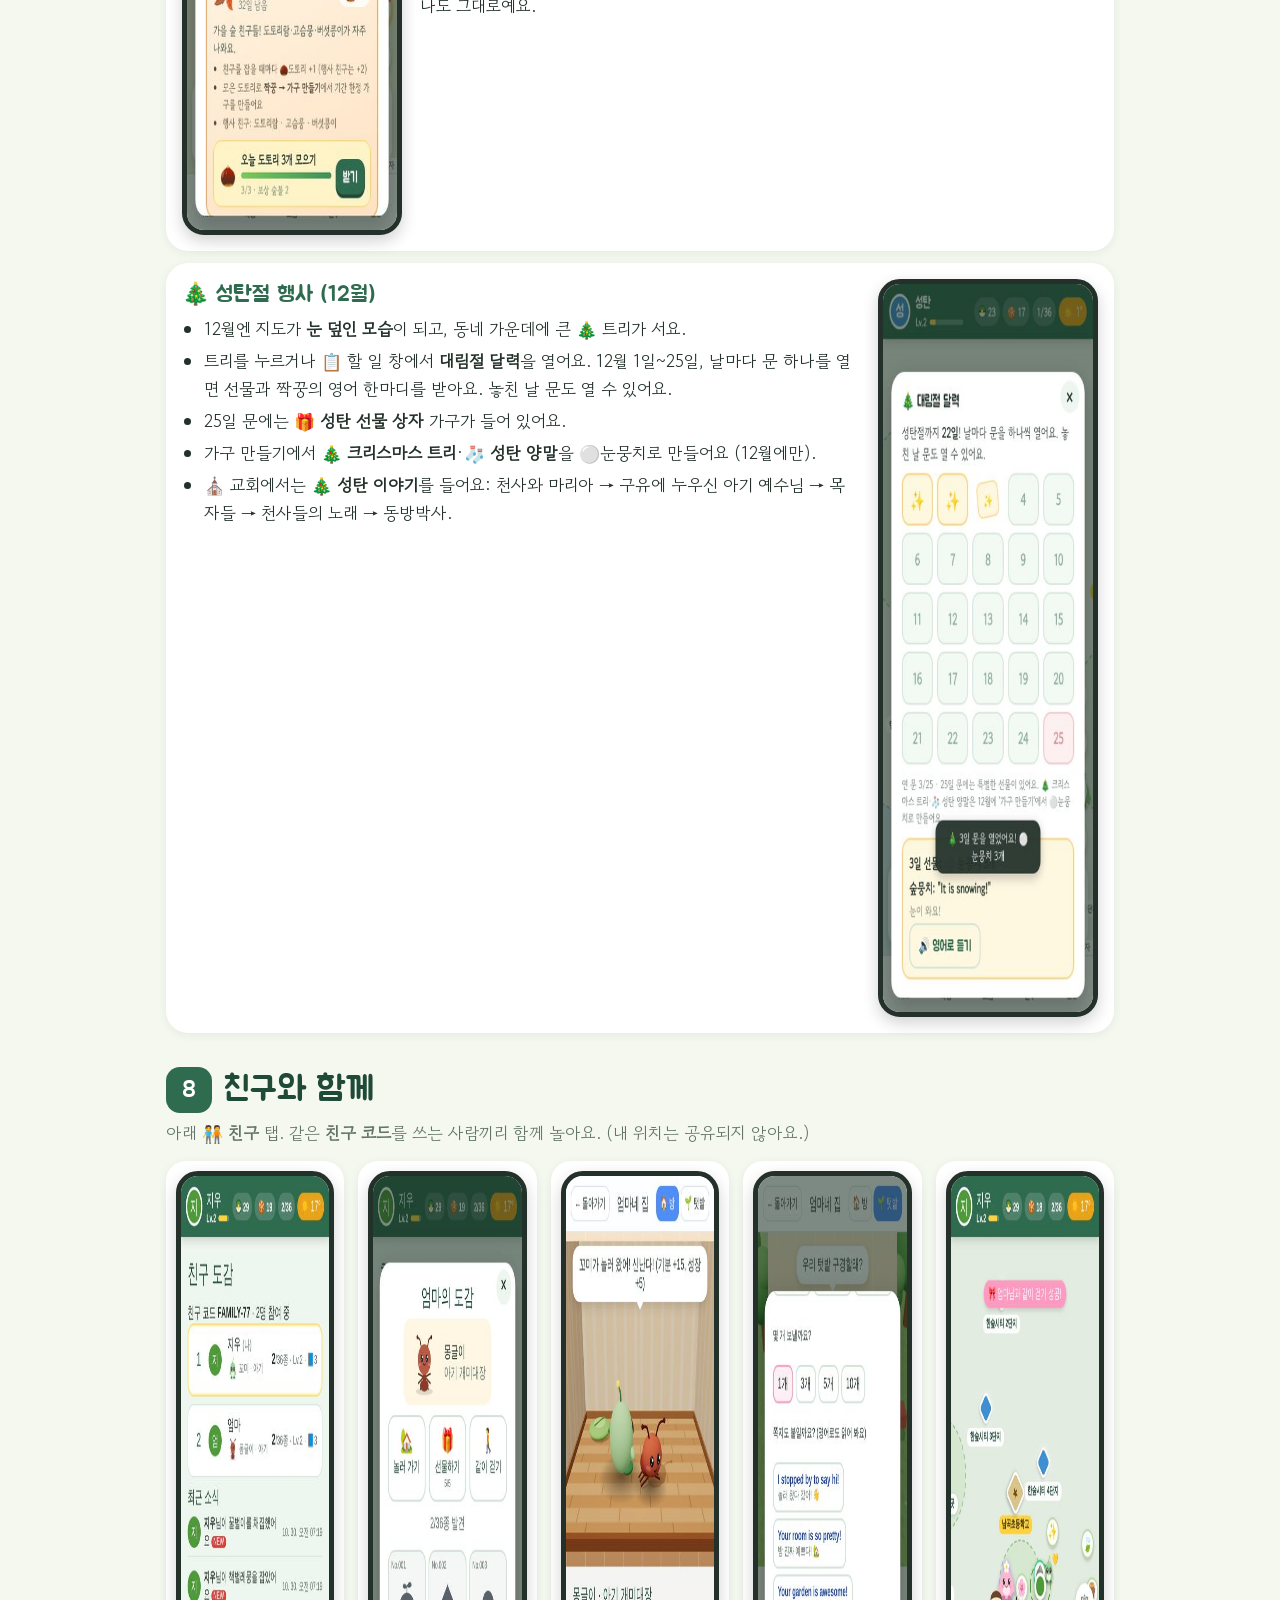
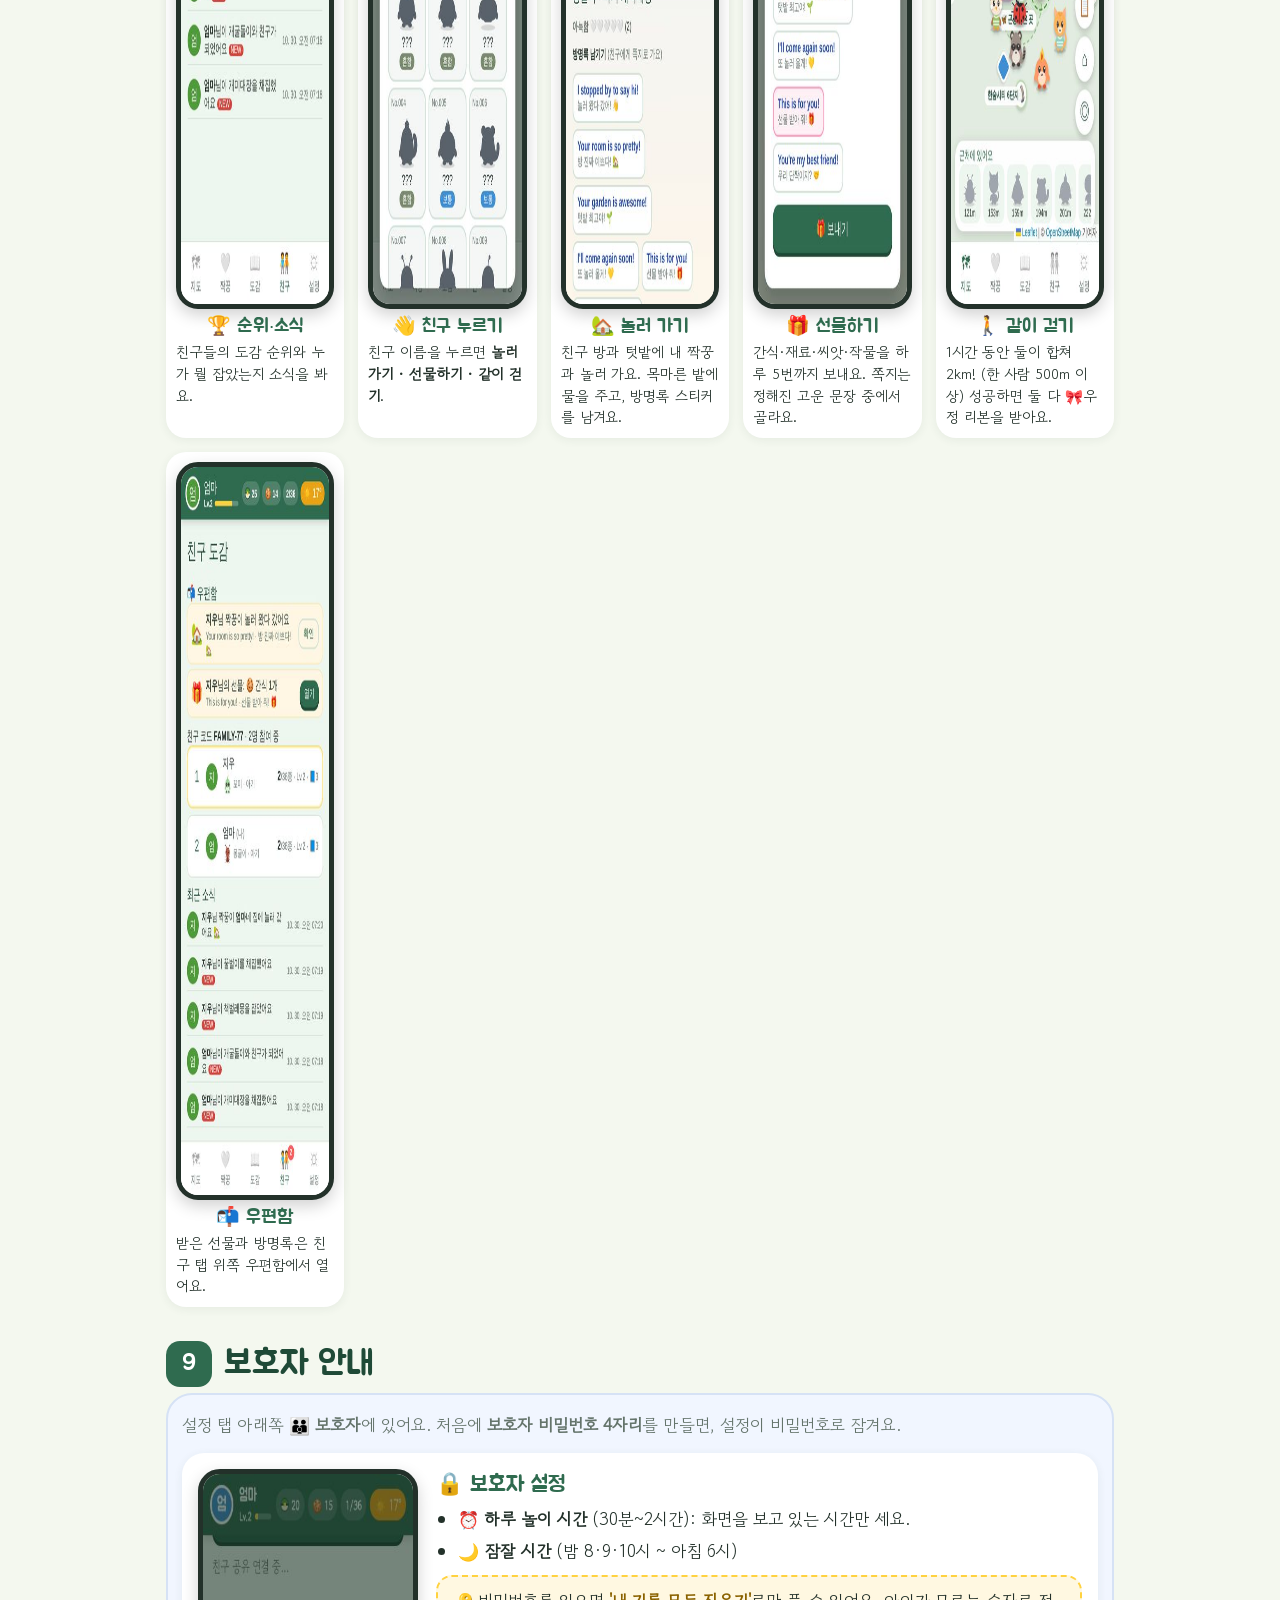
==== commit a1d5f2a2: "짝꿍 옷장: 재료로 모자·목걸이를 만들어 입히기 - 머리 장식 6(나뭇잎 모자·꽃 머리핀·밀짚모자·별 머리핀·털모자·12월 산타 모자), 목 장식 4(빨간 목도리·나비넥타이·조개 " ====
--- a/manual.html
+++ b/manual.html
@@ -239,6 +239,7 @@
         <li>지도에서 <b>같이 산책하면</b> 쑥쑥 자라요 (10m마다 1점, 하루 1km까지). 지도에서 짝꿍이 따라다녀요.</li>
         <li>성장 점수가 쌓이면 <b>아기 → 어린이 → 어른</b>으로 진화! 매일 꾸준히 돌보면 어린이까지 9일쯤, 어른까지 <b>한 달쯤</b> 걸려요. 동물 친구는 진화할 때마다 <b>옷이 바뀌고</b>, 어른이 되면 왕관을 써요.</li>
         <li><span class="key">이름 짓기</span>로 짝꿍 이름을 정할 수 있어요.</li>
+        <li><span class="key">👕 옷장</span>에서 재료로 <b>모자·머리핀·목도리·목걸이</b>를 만들어 입혀요. 머리 하나, 목 하나! 친구 화면에도 꾸민 모습이 보여요. (12월엔 🎅 산타 모자)</li>
       </ul>
     </div>
   </div>
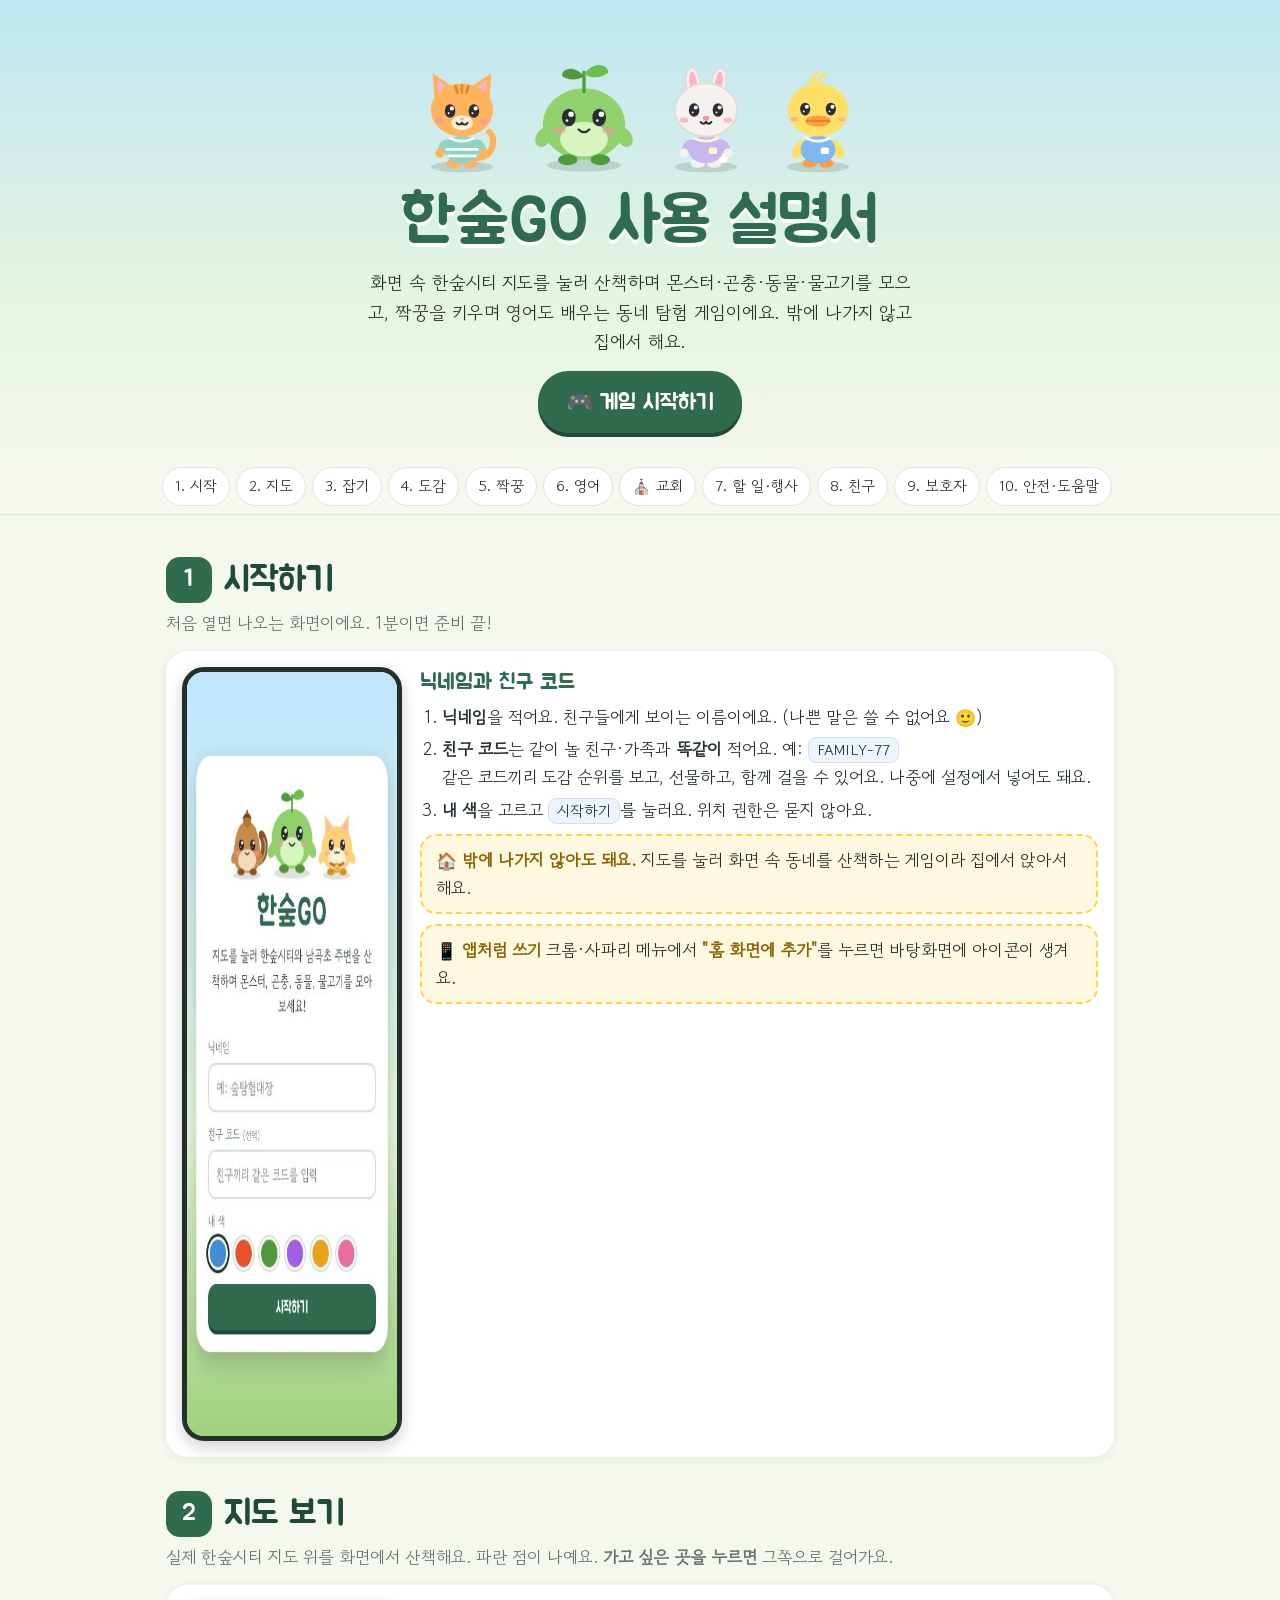
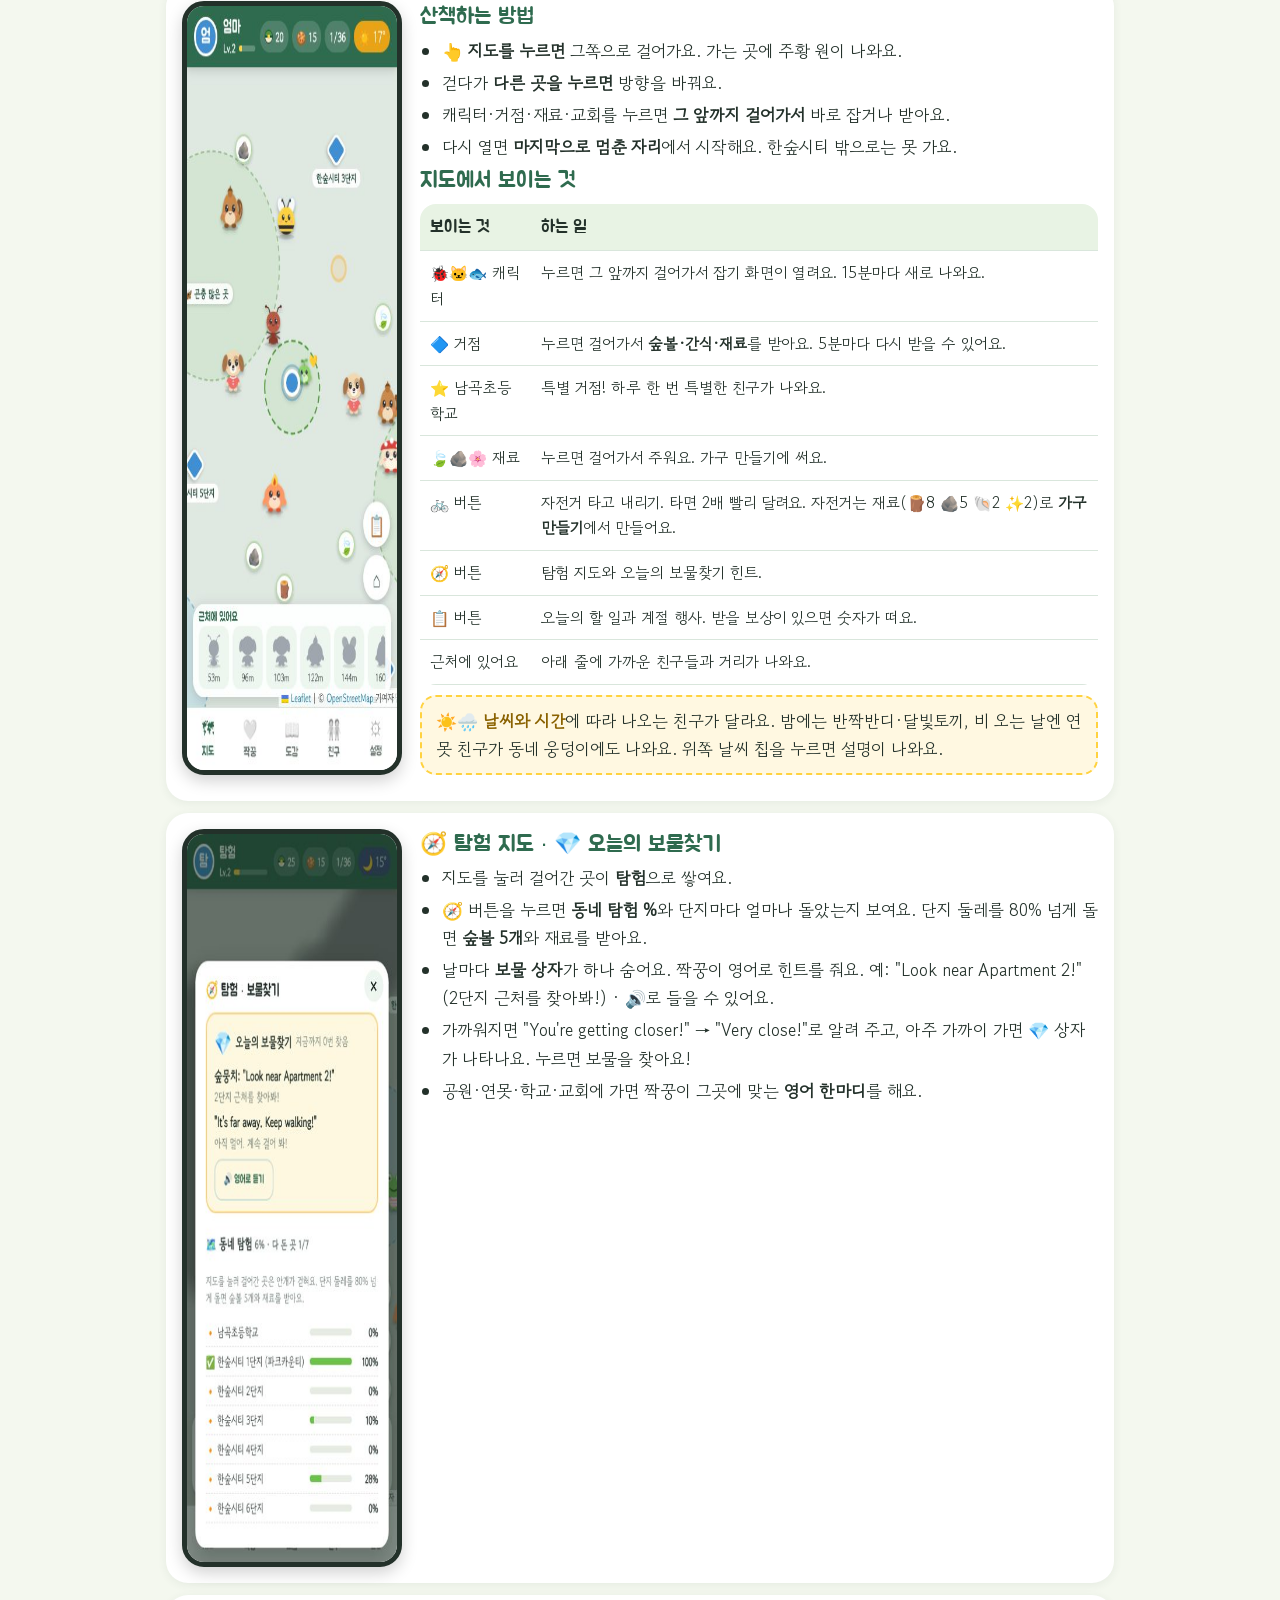
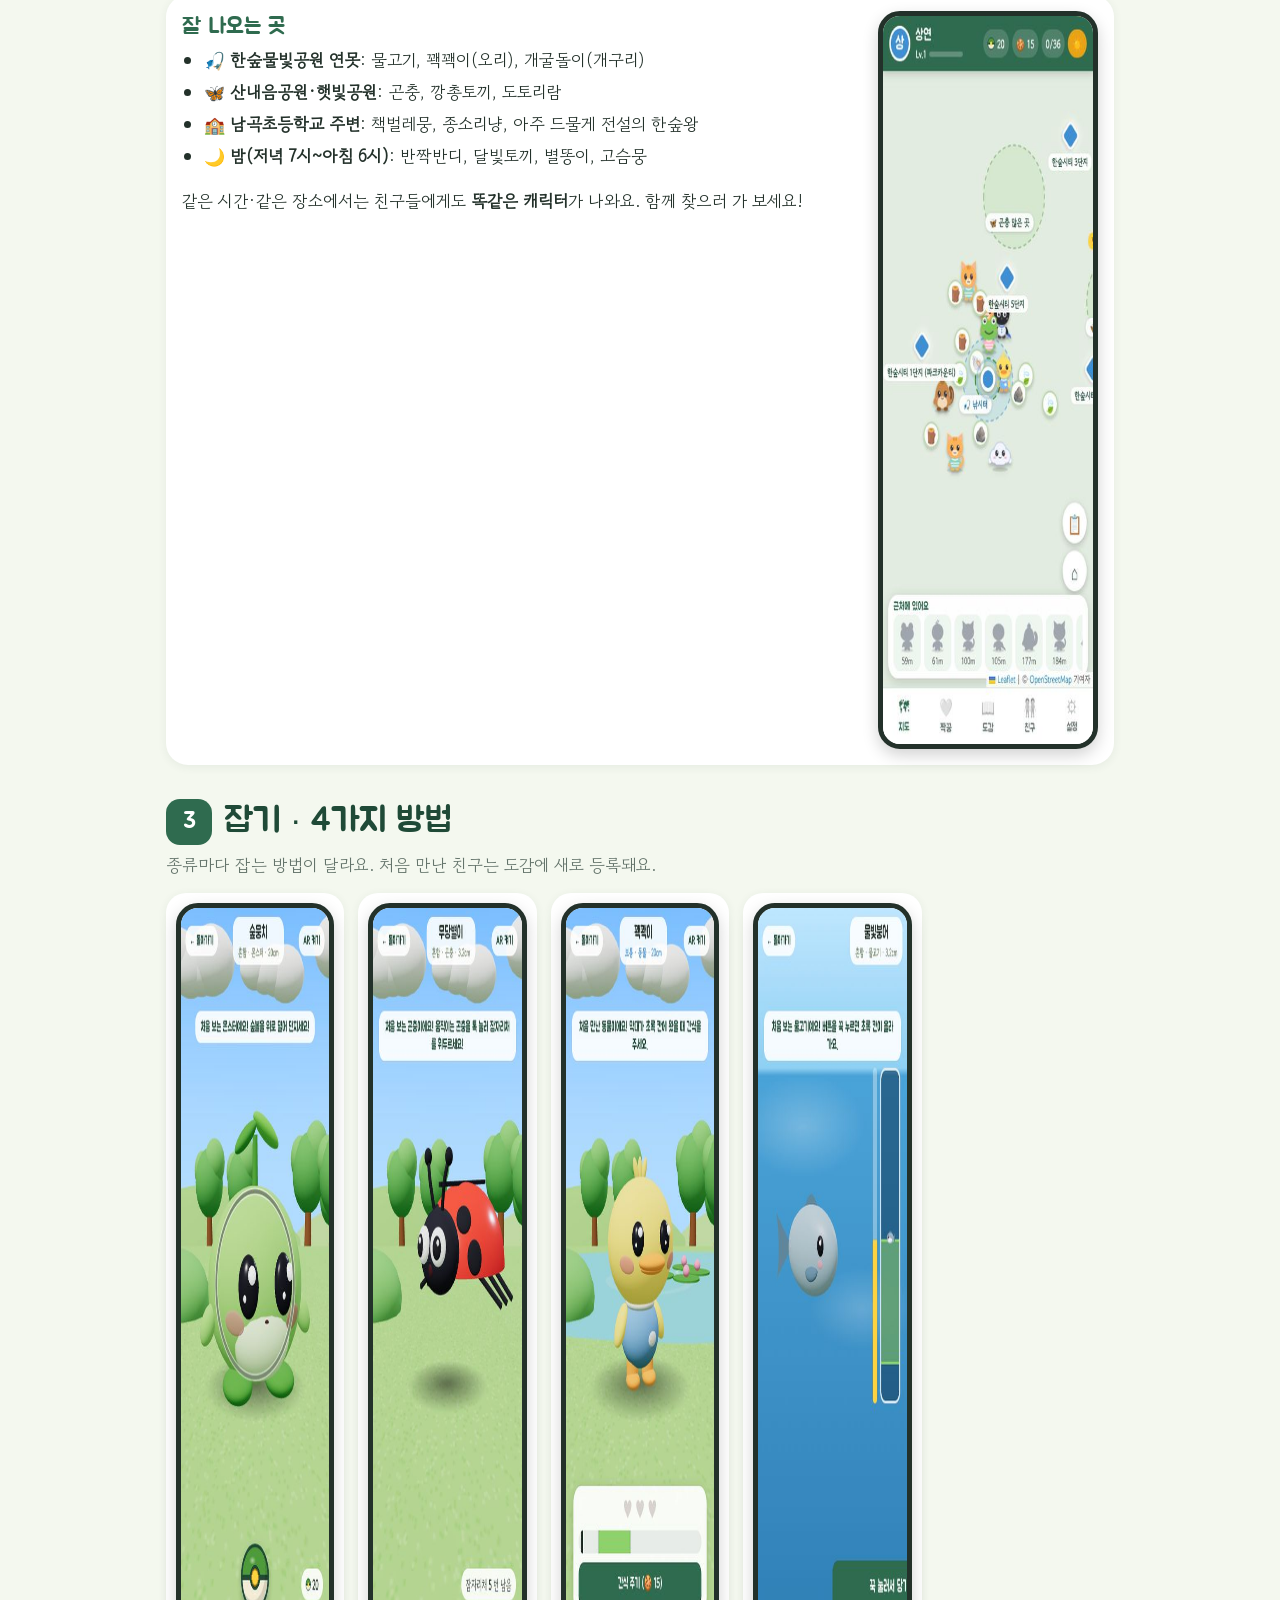
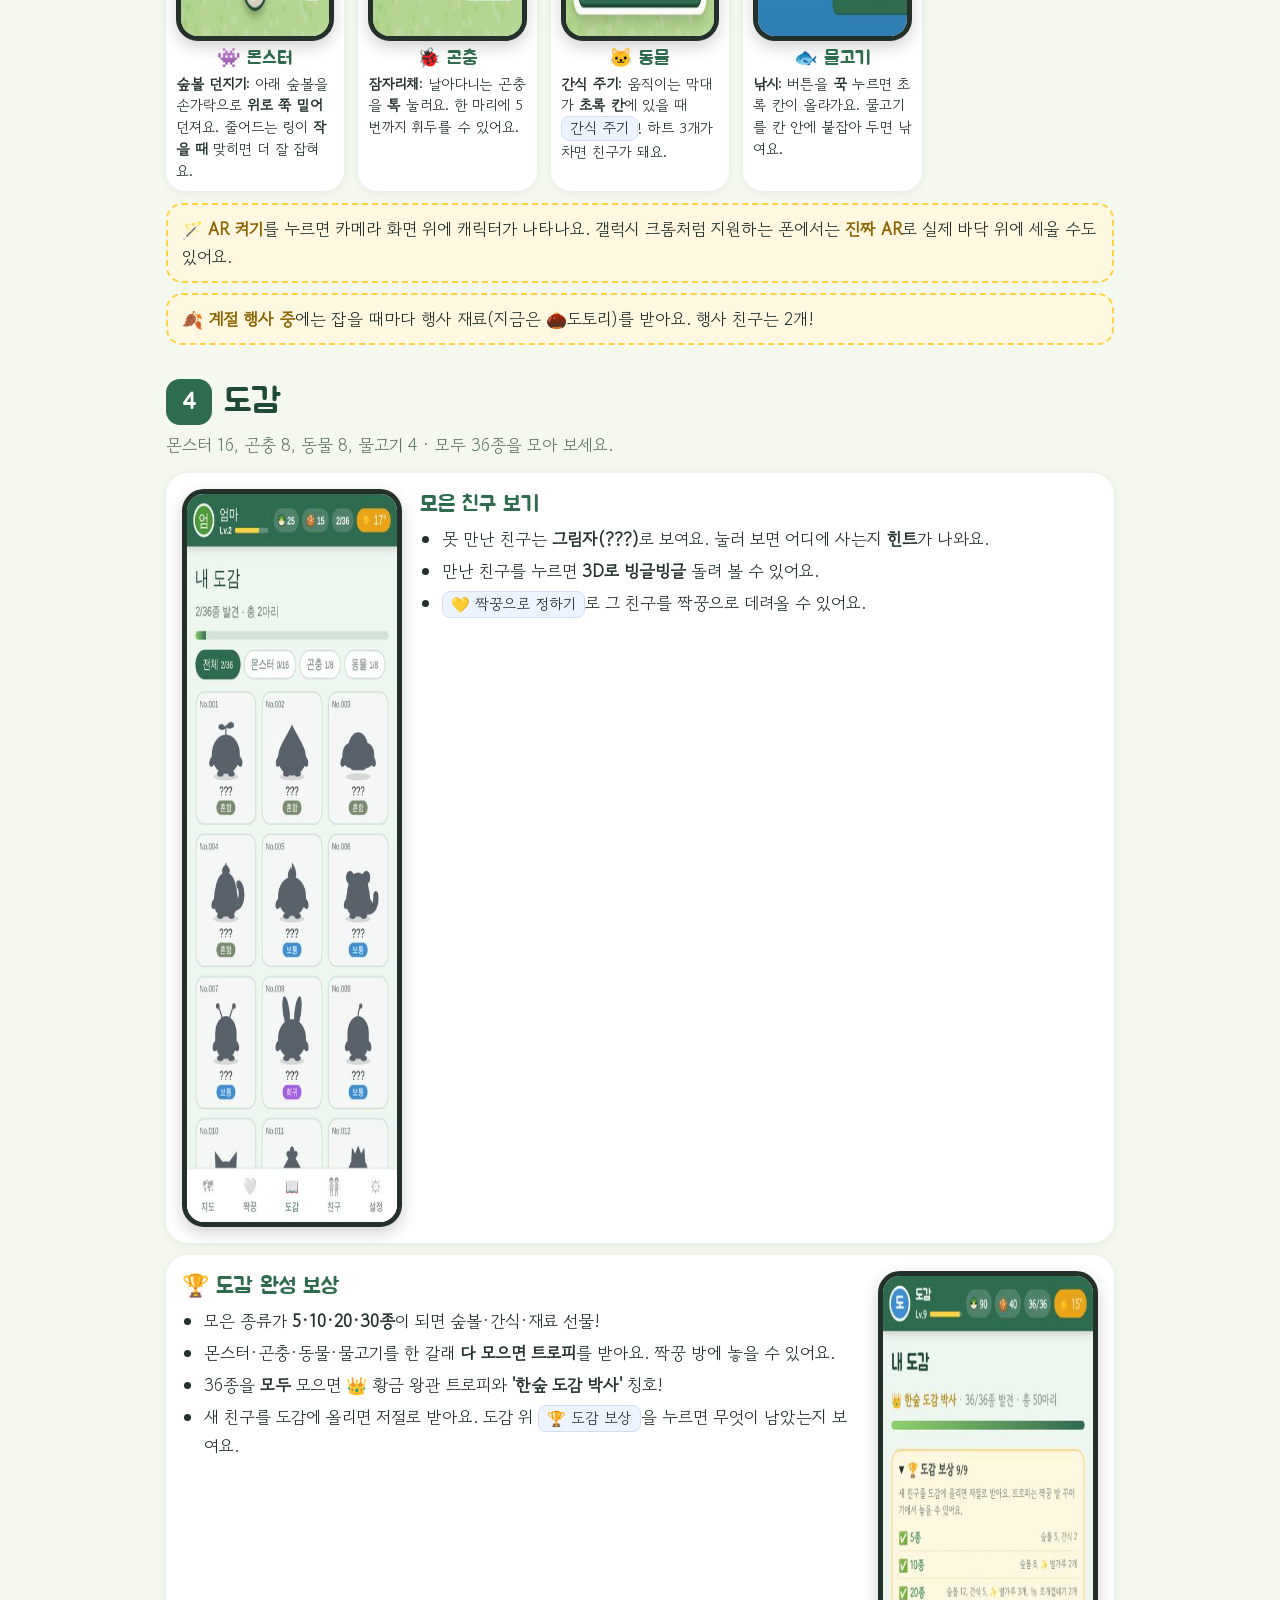
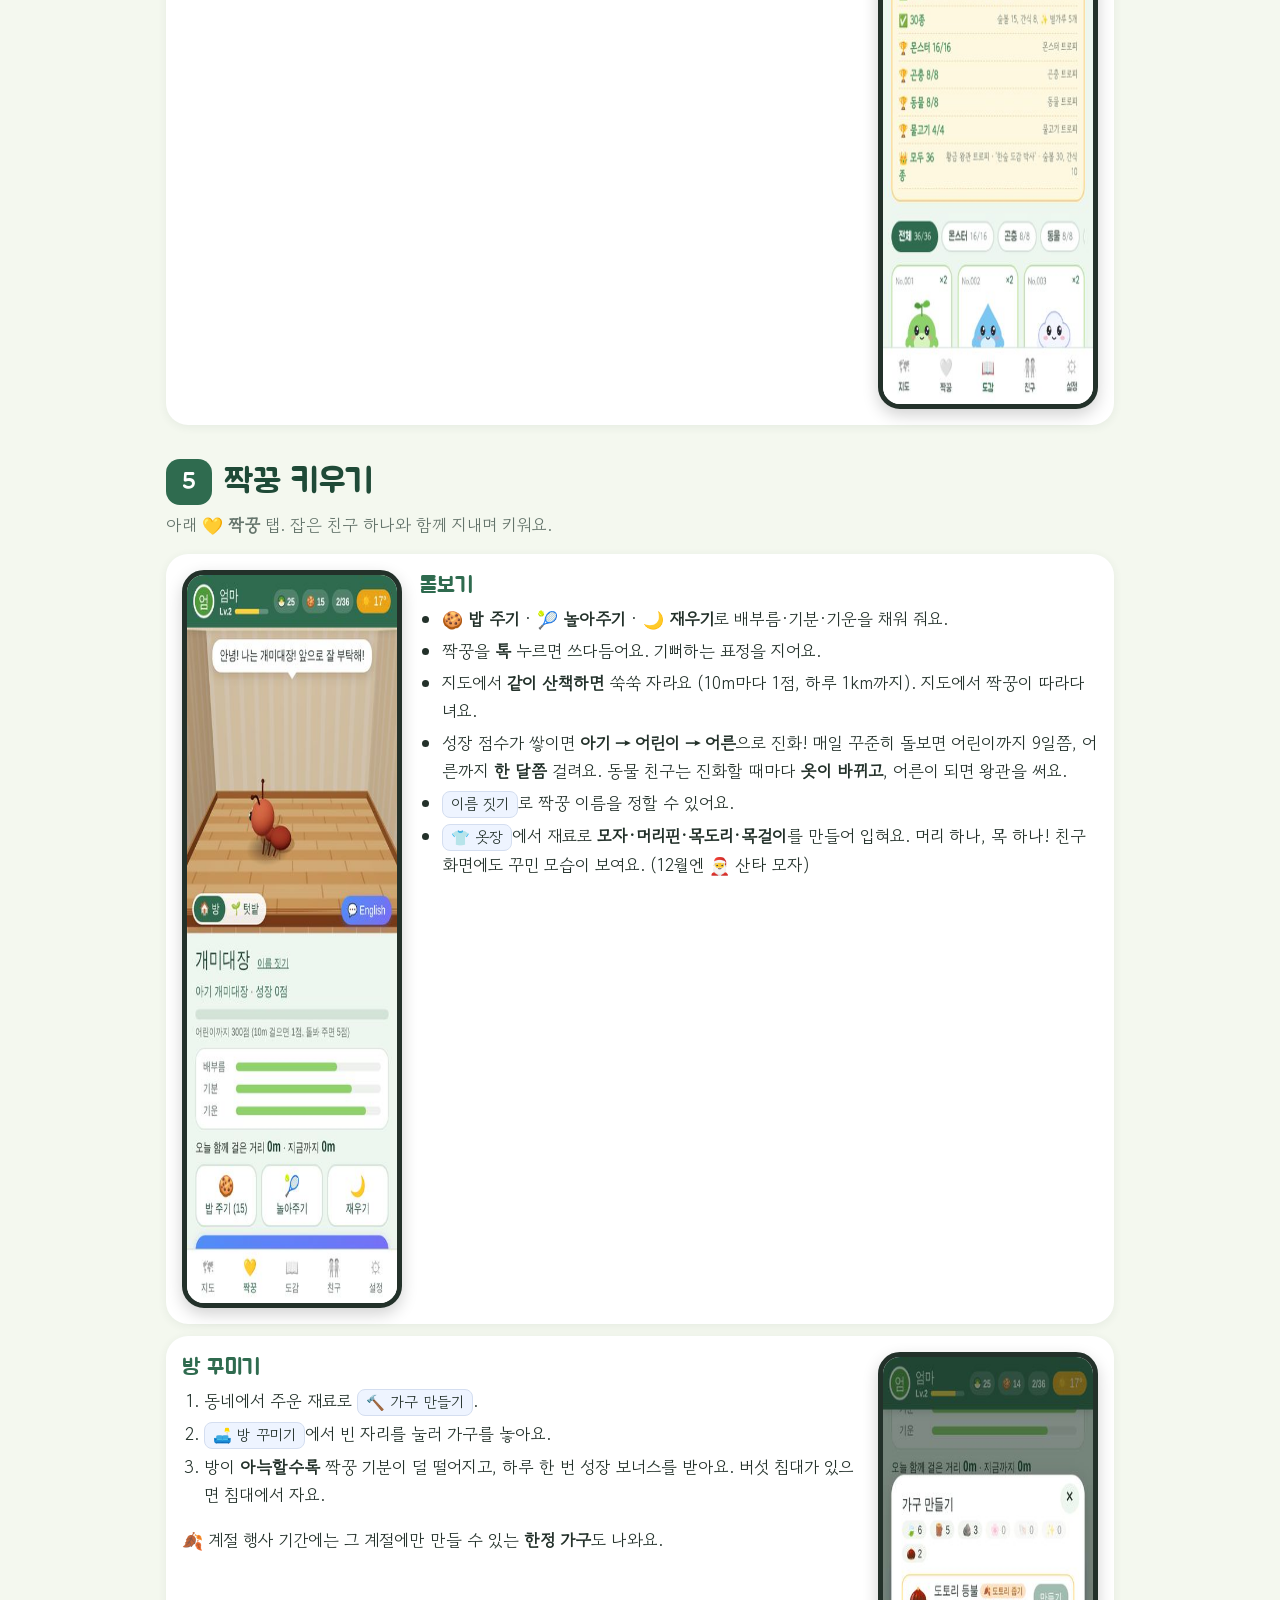
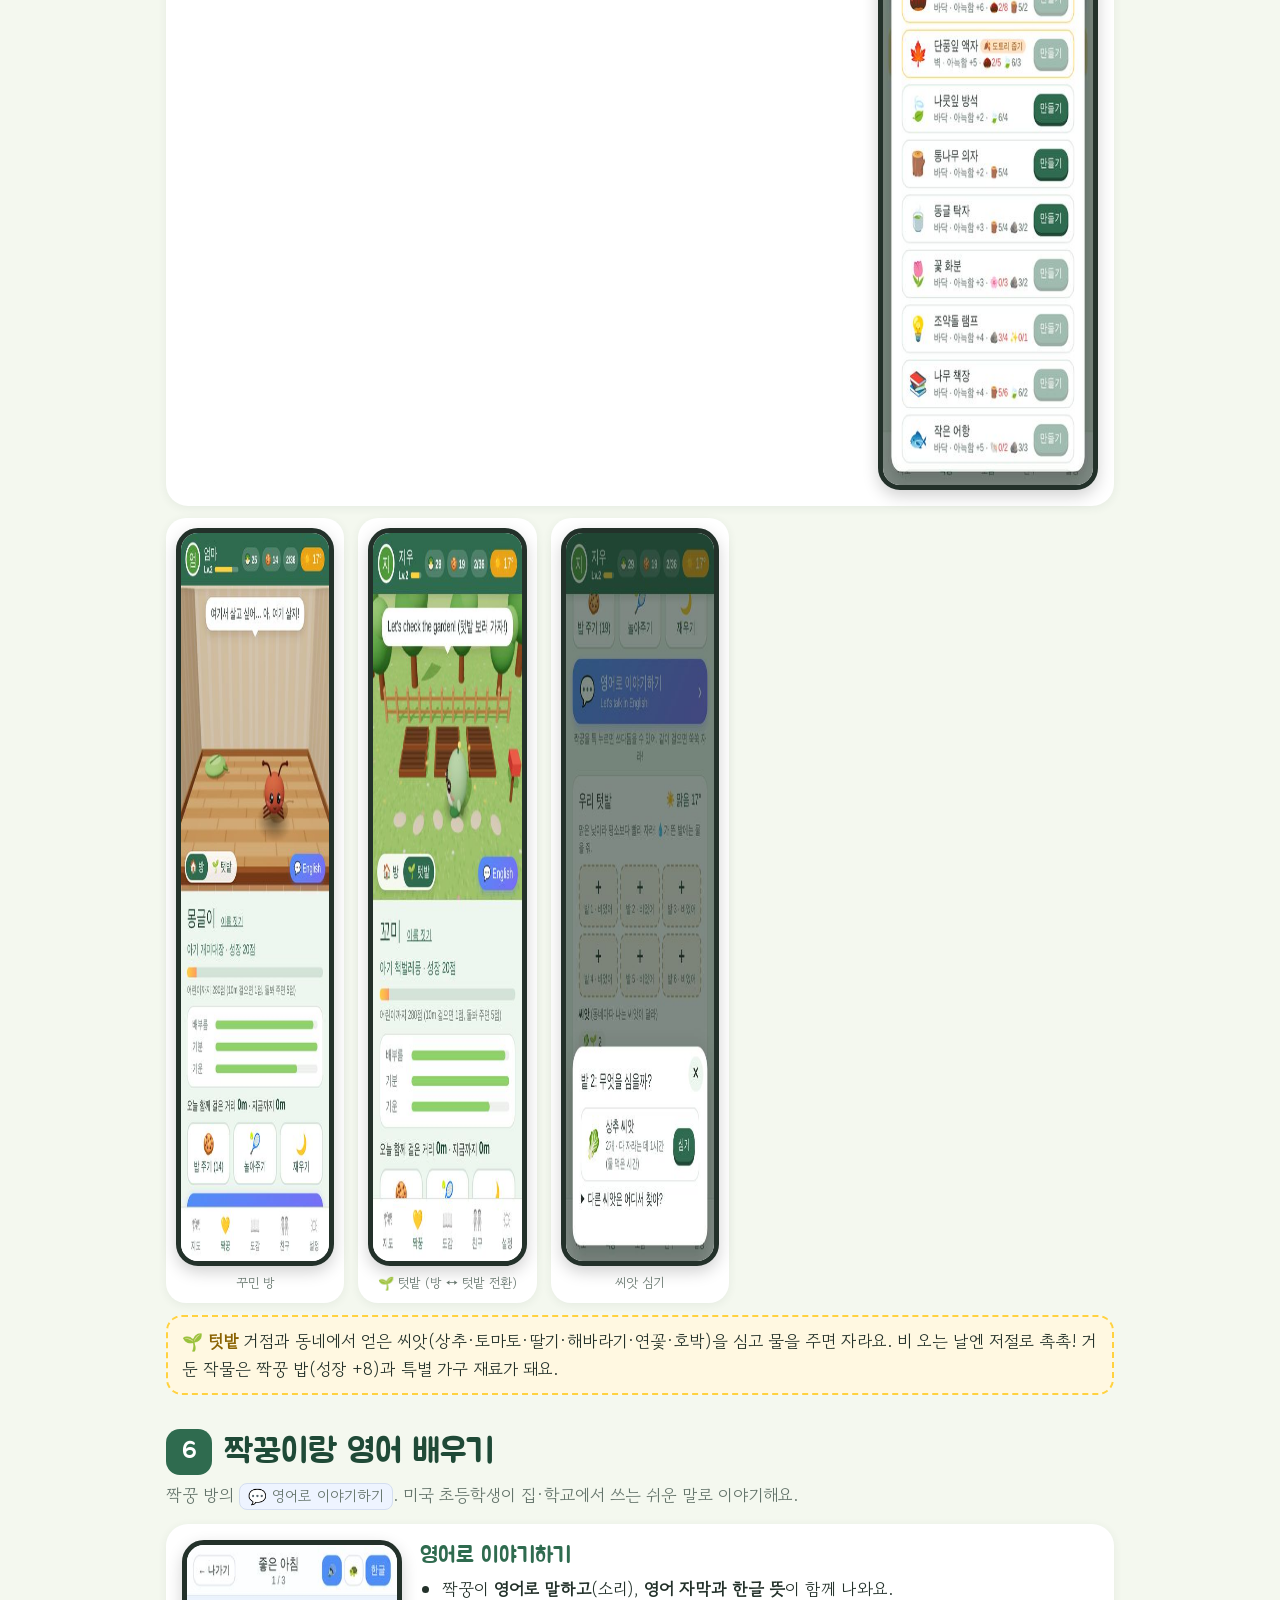
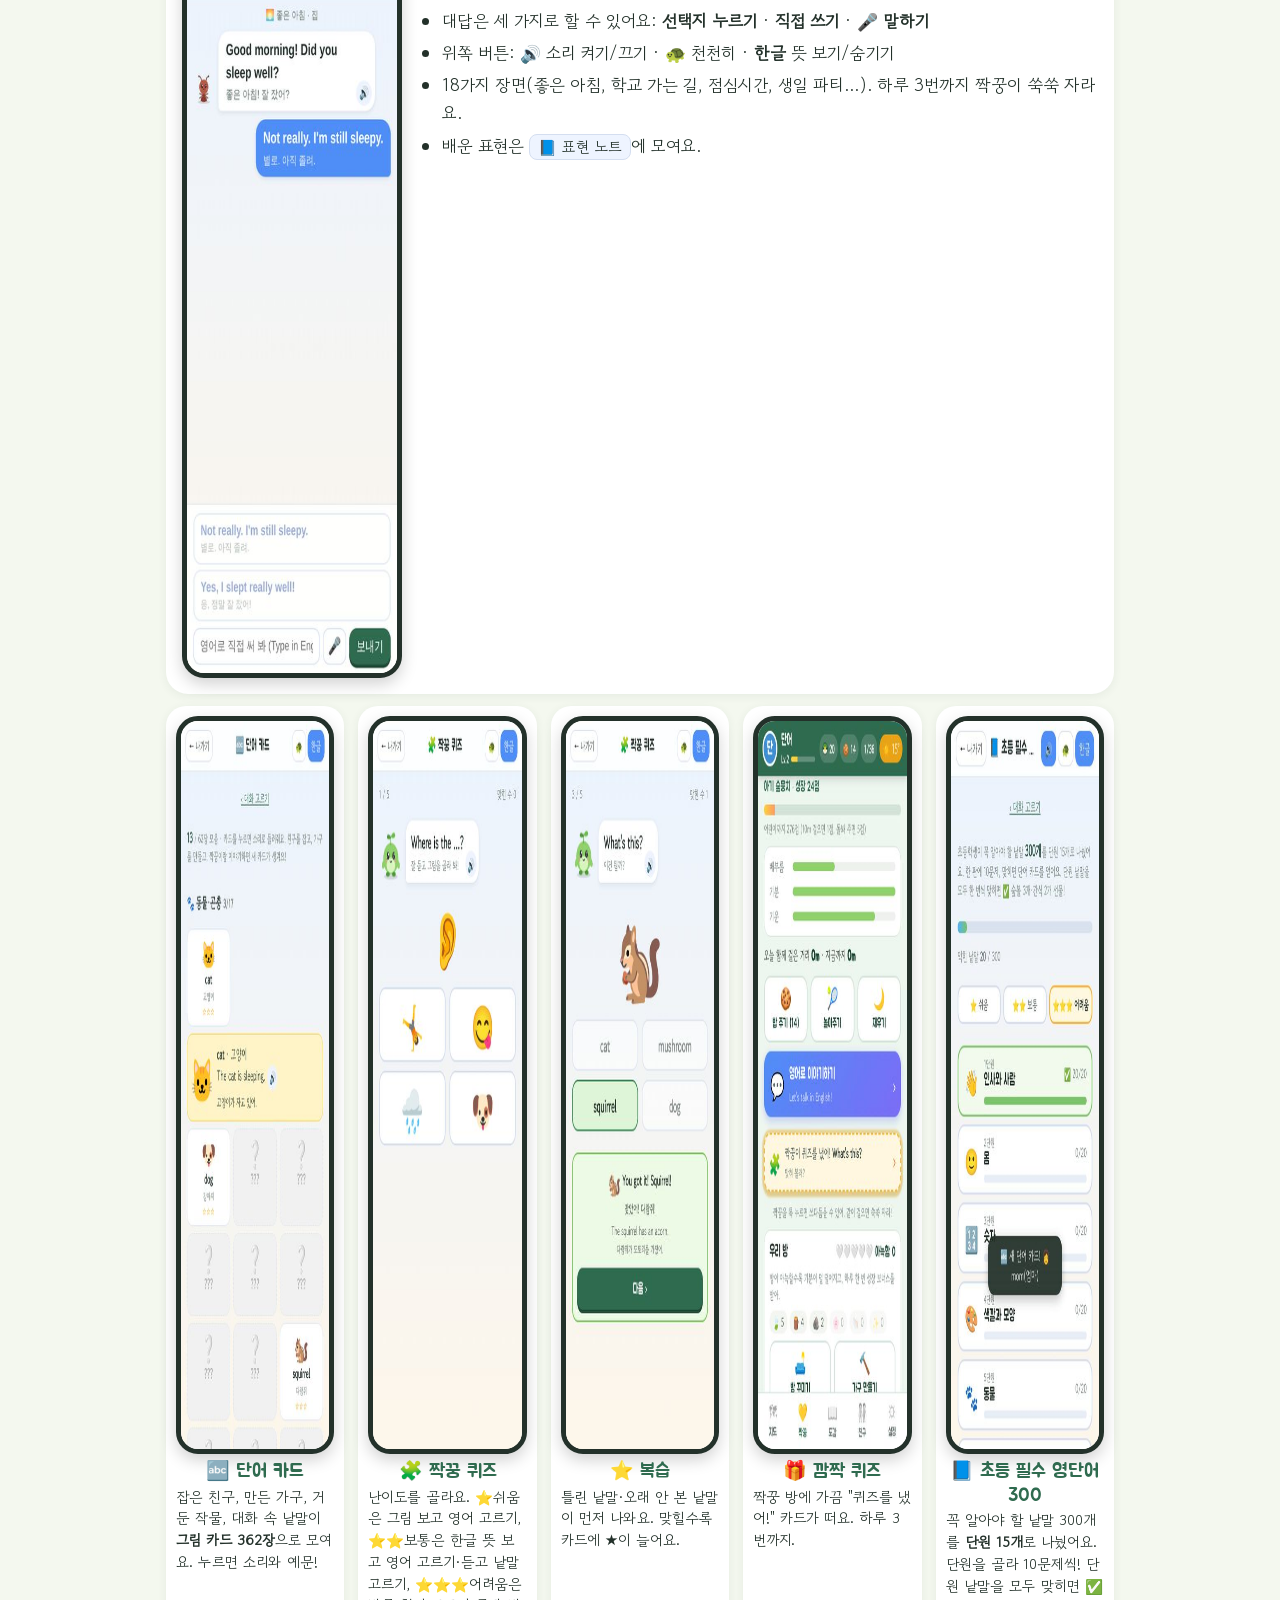
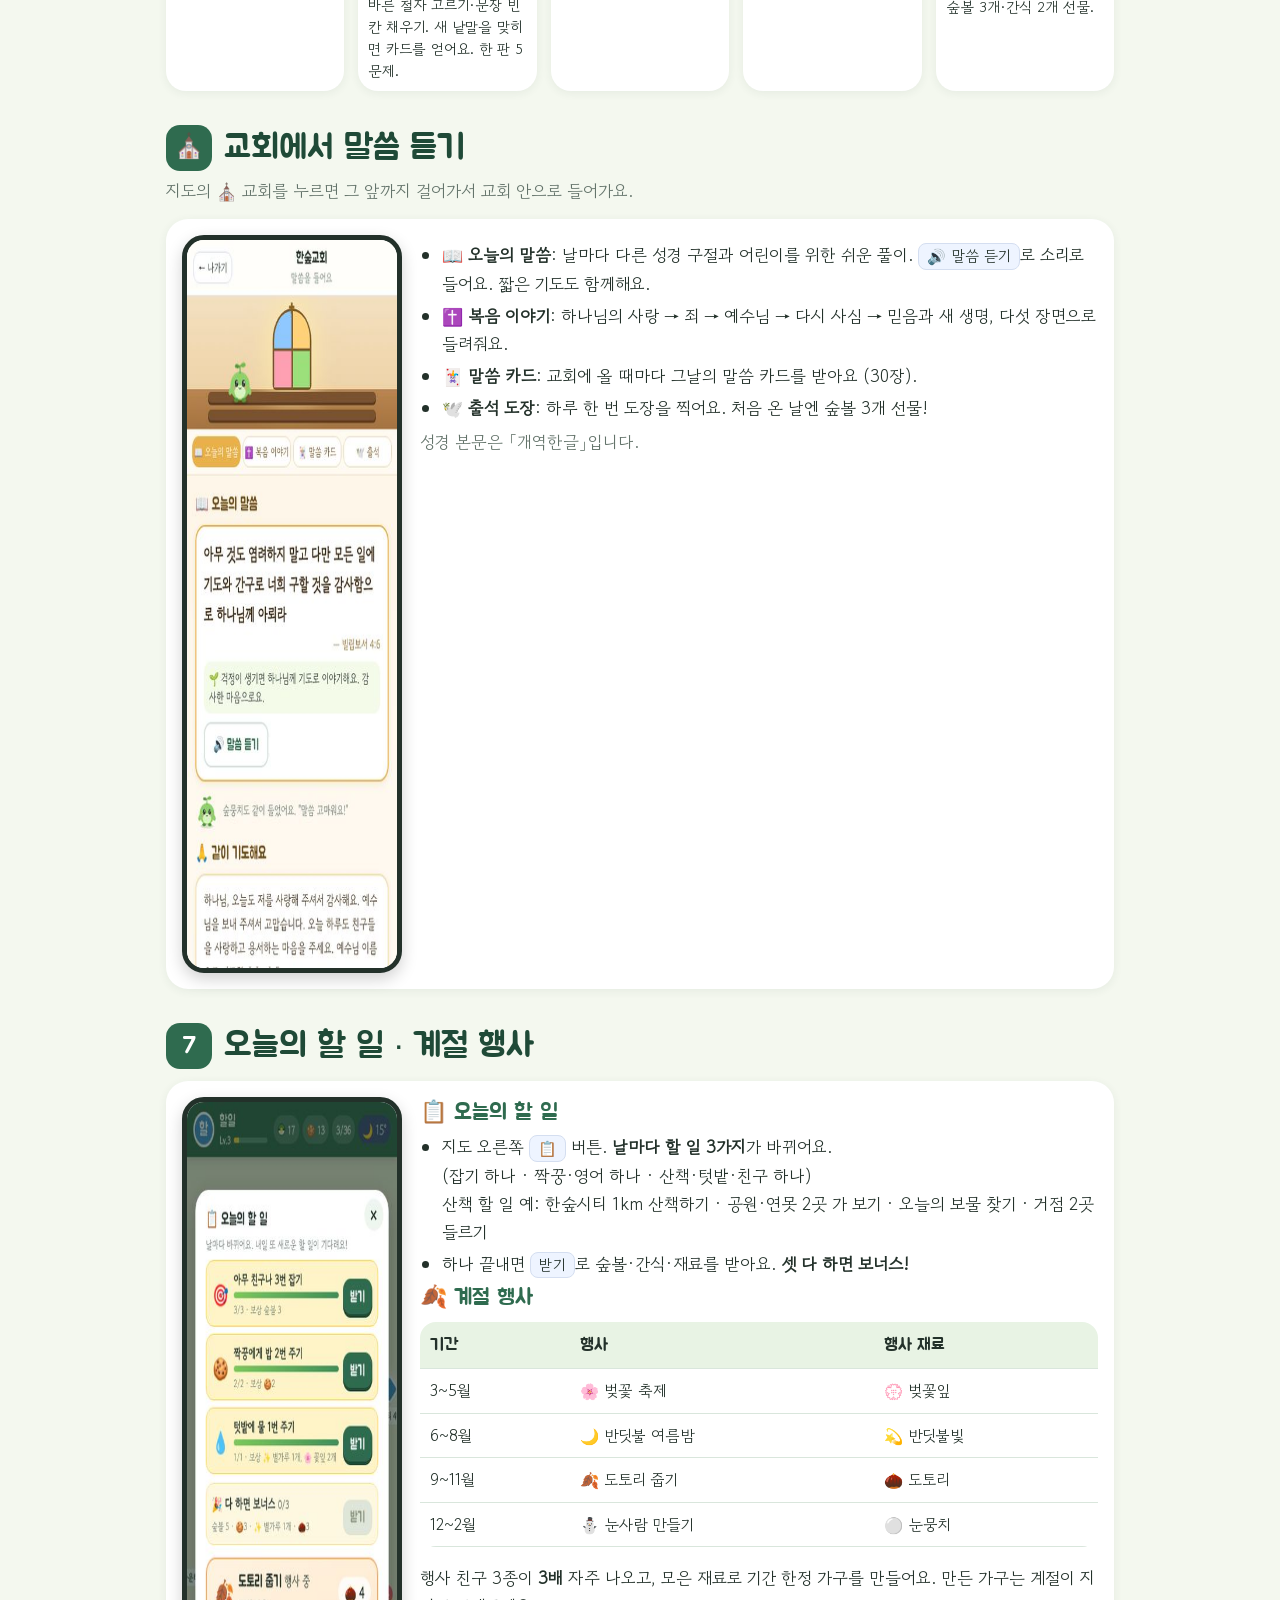
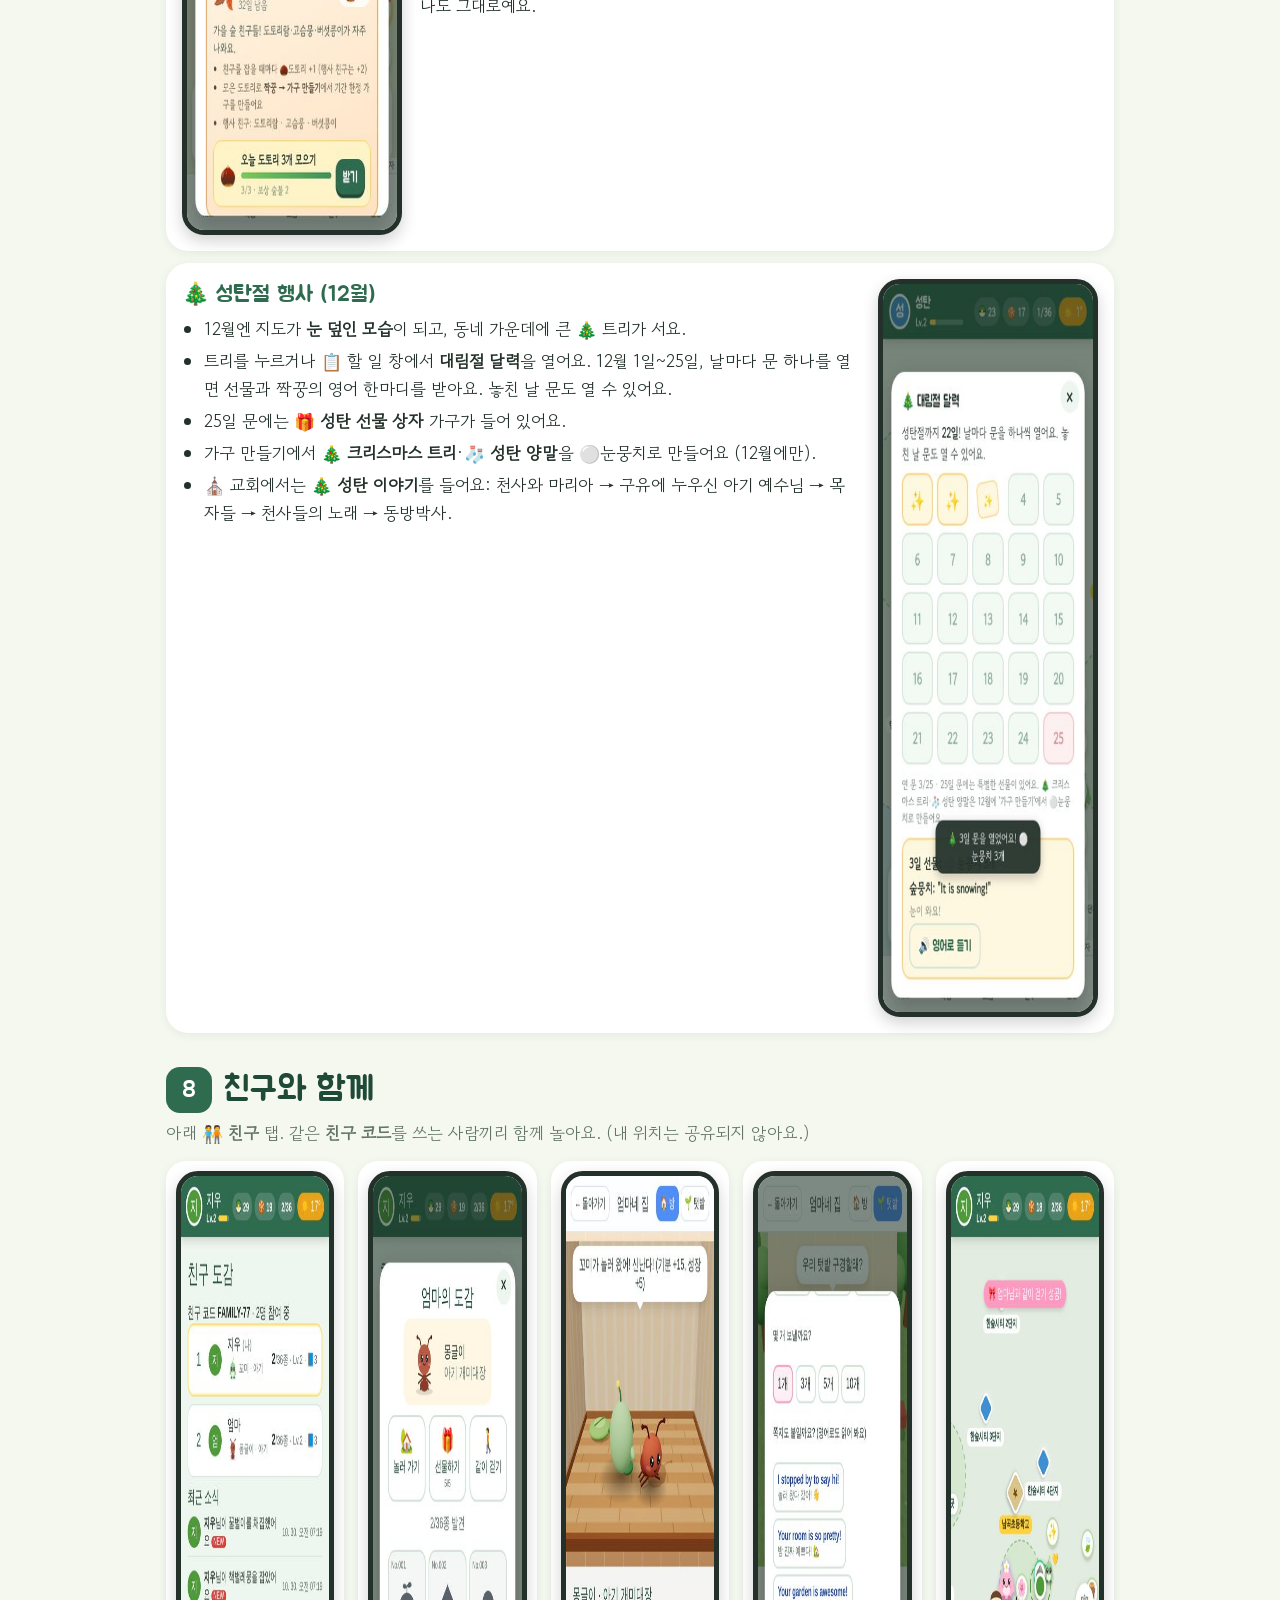
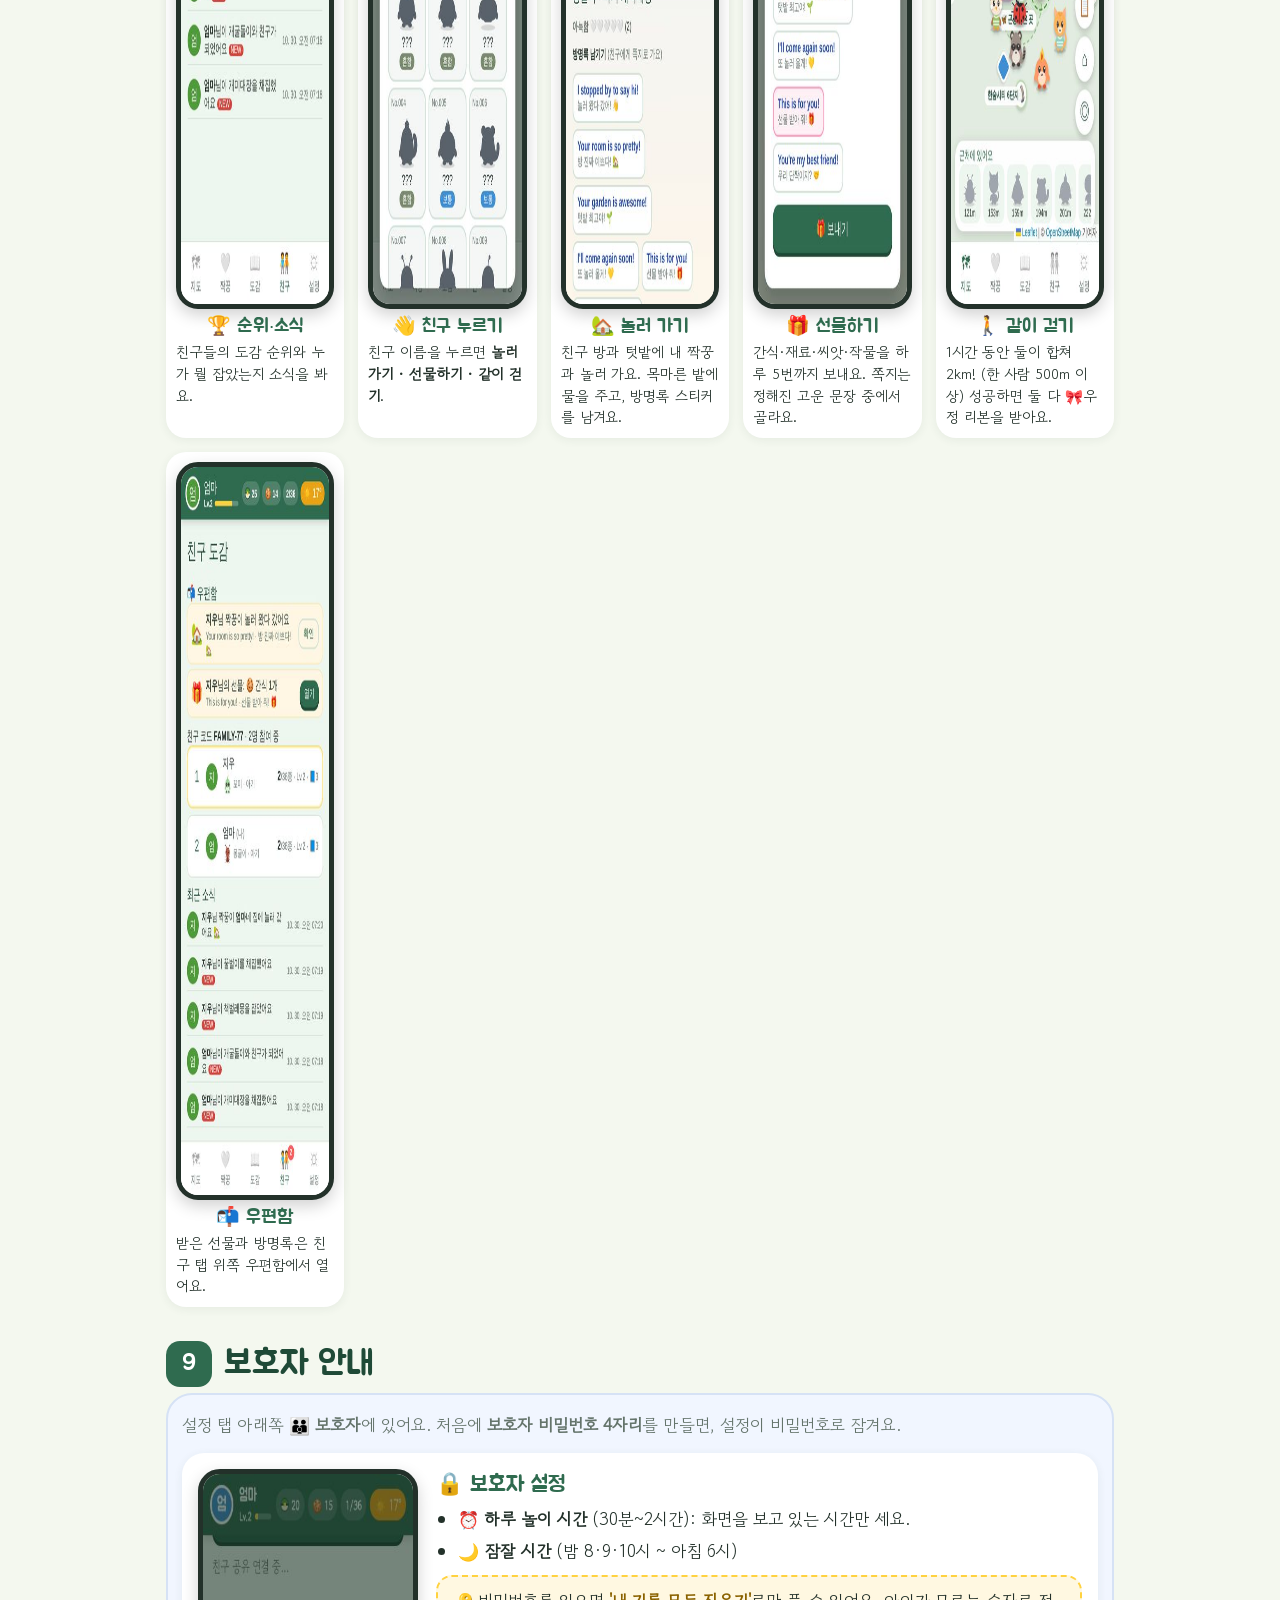
==== commit fdb9cc0b: "초등 필수 영단어 300: 단원 15개 퀴즈 - core-words.js: 새 낱말 162개 + 기존 카드 138개로 300낱말, 단원 15개 × 20 - 영어로 이야기하기 메뉴·" ====
--- a/manual.html
+++ b/manual.html
@@ -282,13 +282,15 @@
   </div>
   <div class="phones">
     <figure class="phone"><img src="manual/img/words.jpg" alt="단어 카드 모음 화면" loading="lazy" width="360" height="738">
-      <h3>🔤 단어 카드</h3><p>잡은 친구, 만든 가구, 거둔 작물, 대화 속 낱말이 <b>그림 카드 62장</b>으로 모여요. 누르면 소리와 예문!</p></figure>
+      <h3>🔤 단어 카드</h3><p>잡은 친구, 만든 가구, 거둔 작물, 대화 속 낱말이 <b>그림 카드 362장</b>으로 모여요. 누르면 소리와 예문!</p></figure>
     <figure class="phone"><img src="manual/img/quiz.jpg" alt="짝꿍 퀴즈: 그림 보고 영어 고르기" loading="lazy" width="360" height="738">
       <h3>🧩 짝꿍 퀴즈</h3><p>난이도를 골라요. ⭐쉬움은 그림 보고 영어 고르기, ⭐⭐보통은 한글 뜻 보고 영어 고르기·듣고 낱말 고르기, ⭐⭐⭐어려움은 바른 철자 고르기·문장 빈칸 채우기. 새 낱말을 맞히면 카드를 얻어요. 한 판 5문제.</p></figure>
     <figure class="phone"><img src="manual/img/quiz2.jpg" alt="퀴즈 정답 화면과 예문" loading="lazy" width="360" height="738">
       <h3>⭐ 복습</h3><p>틀린 낱말·오래 안 본 낱말이 먼저 나와요. 맞힐수록 카드에 ★이 늘어요.</p></figure>
     <figure class="phone"><img src="manual/img/pop.jpg" alt="짝꿍 방에 나온 깜짝 퀴즈 카드" loading="lazy" width="360" height="738">
       <h3>🎁 깜짝 퀴즈</h3><p>짝꿍 방에 가끔 "퀴즈를 냈어!" 카드가 떠요. 하루 3번까지.</p></figure>
+    <figure class="phone"><img src="manual/img/course.jpg" alt="초등 필수 영단어 단원 목록" loading="lazy" width="360" height="738">
+      <h3>📘 초등 필수 영단어 300</h3><p>꼭 알아야 할 낱말 300개를 <b>단원 15개</b>로 나눴어요. 단원을 골라 10문제씩! 단원 낱말을 모두 맞히면 ✅ 숲볼 3개·간식 2개 선물.</p></figure>
   </div>
 </section>
 
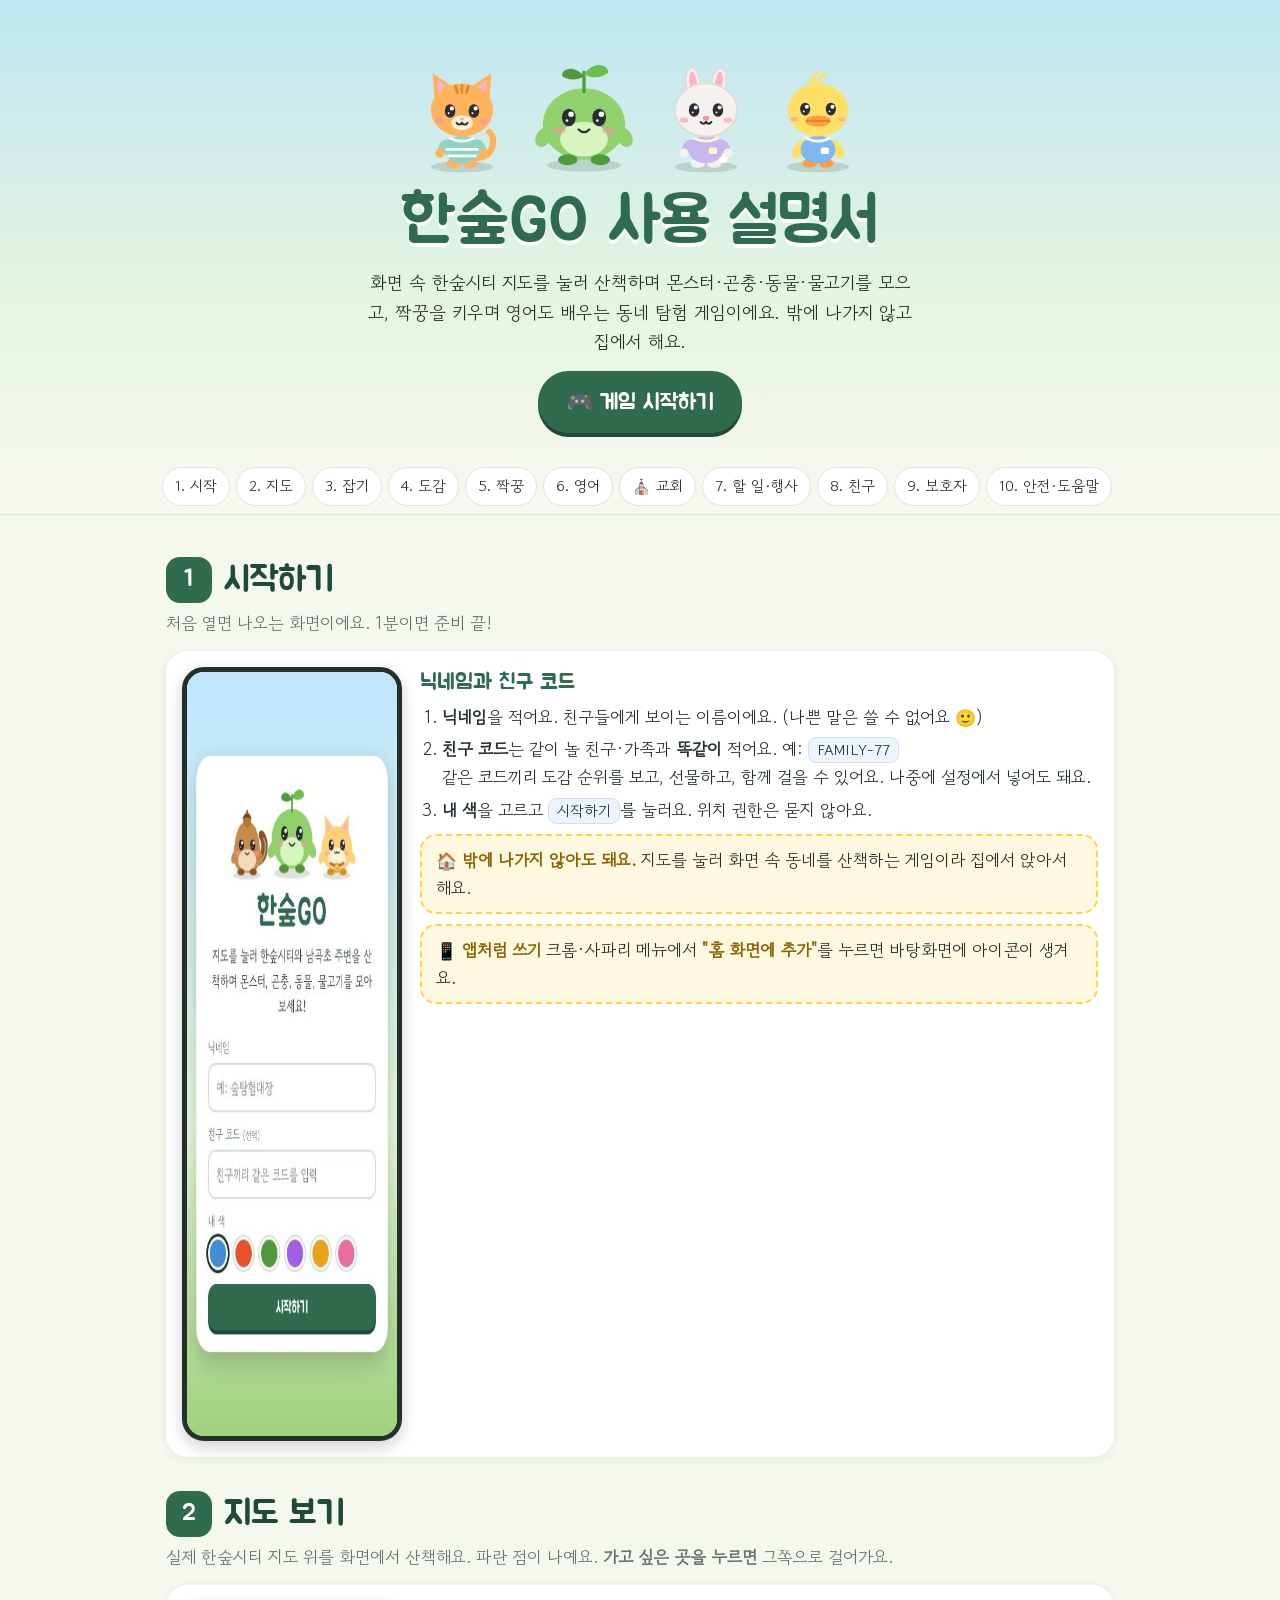
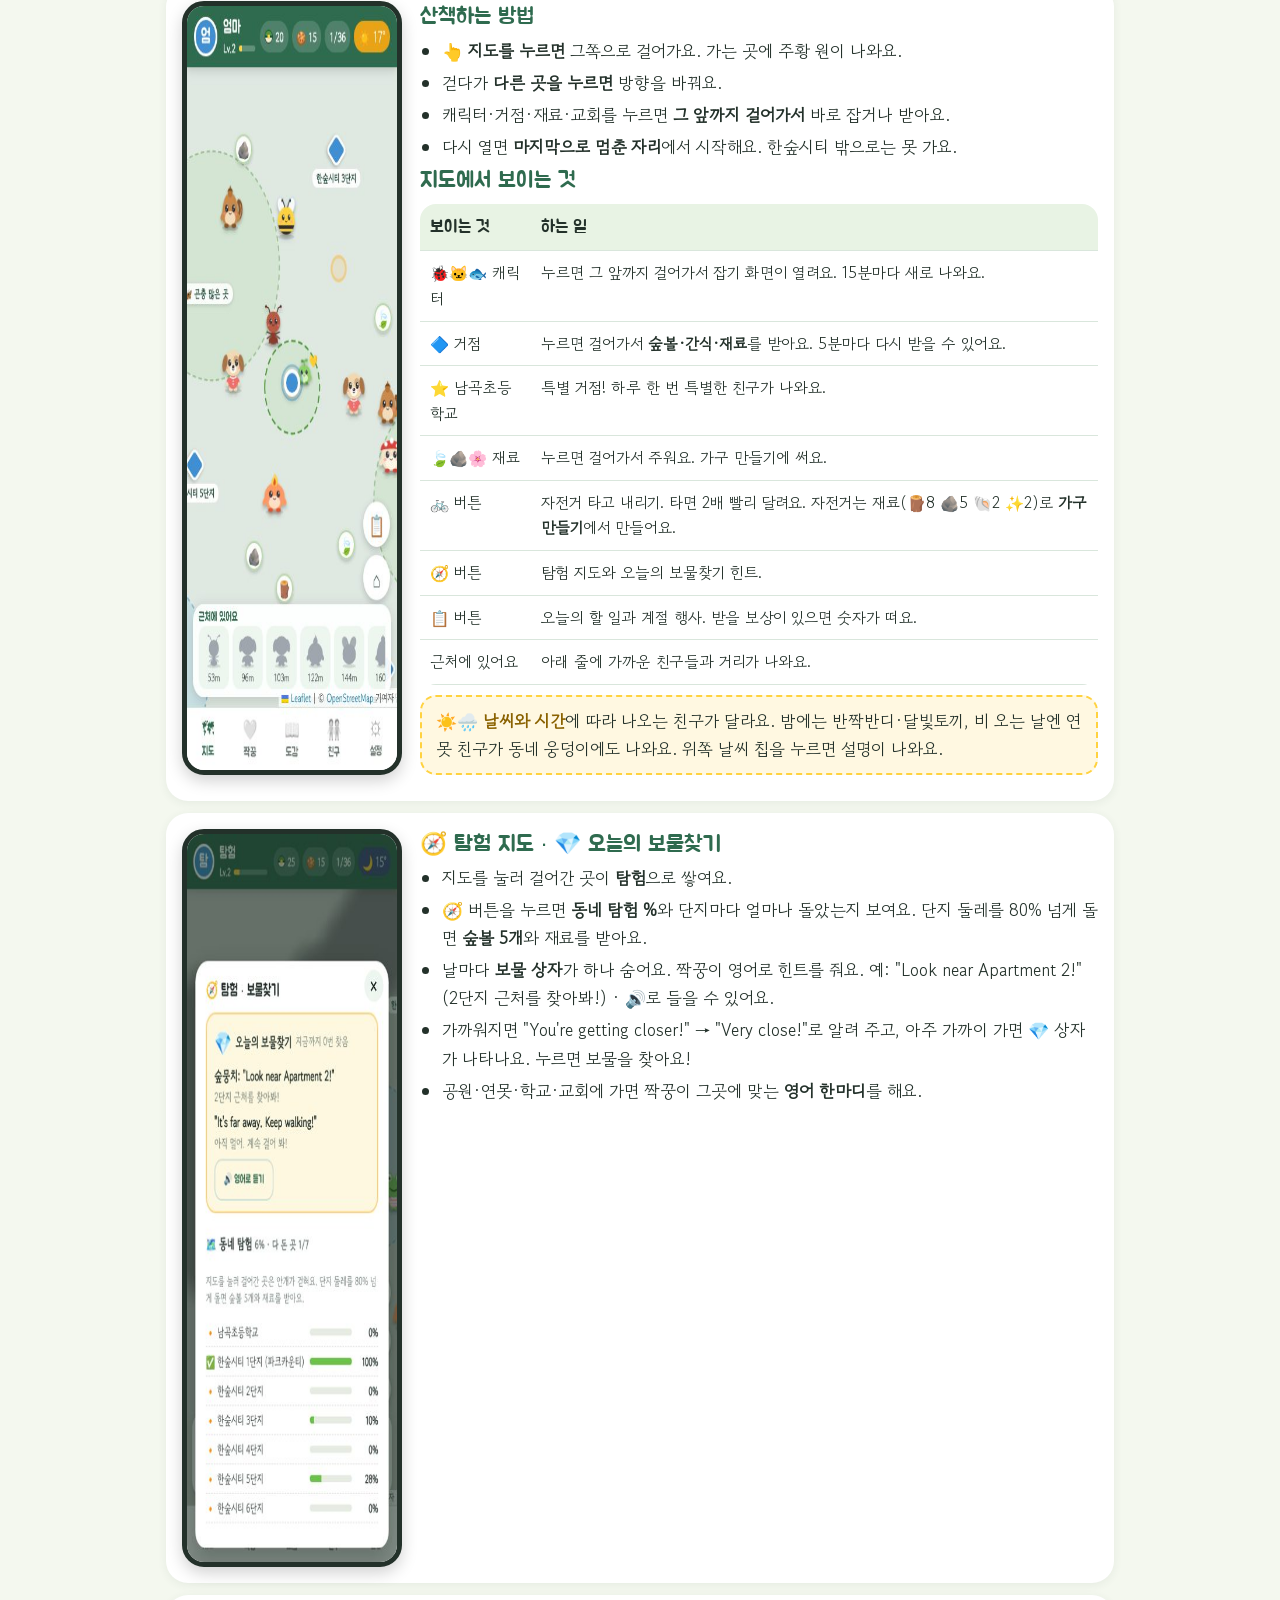
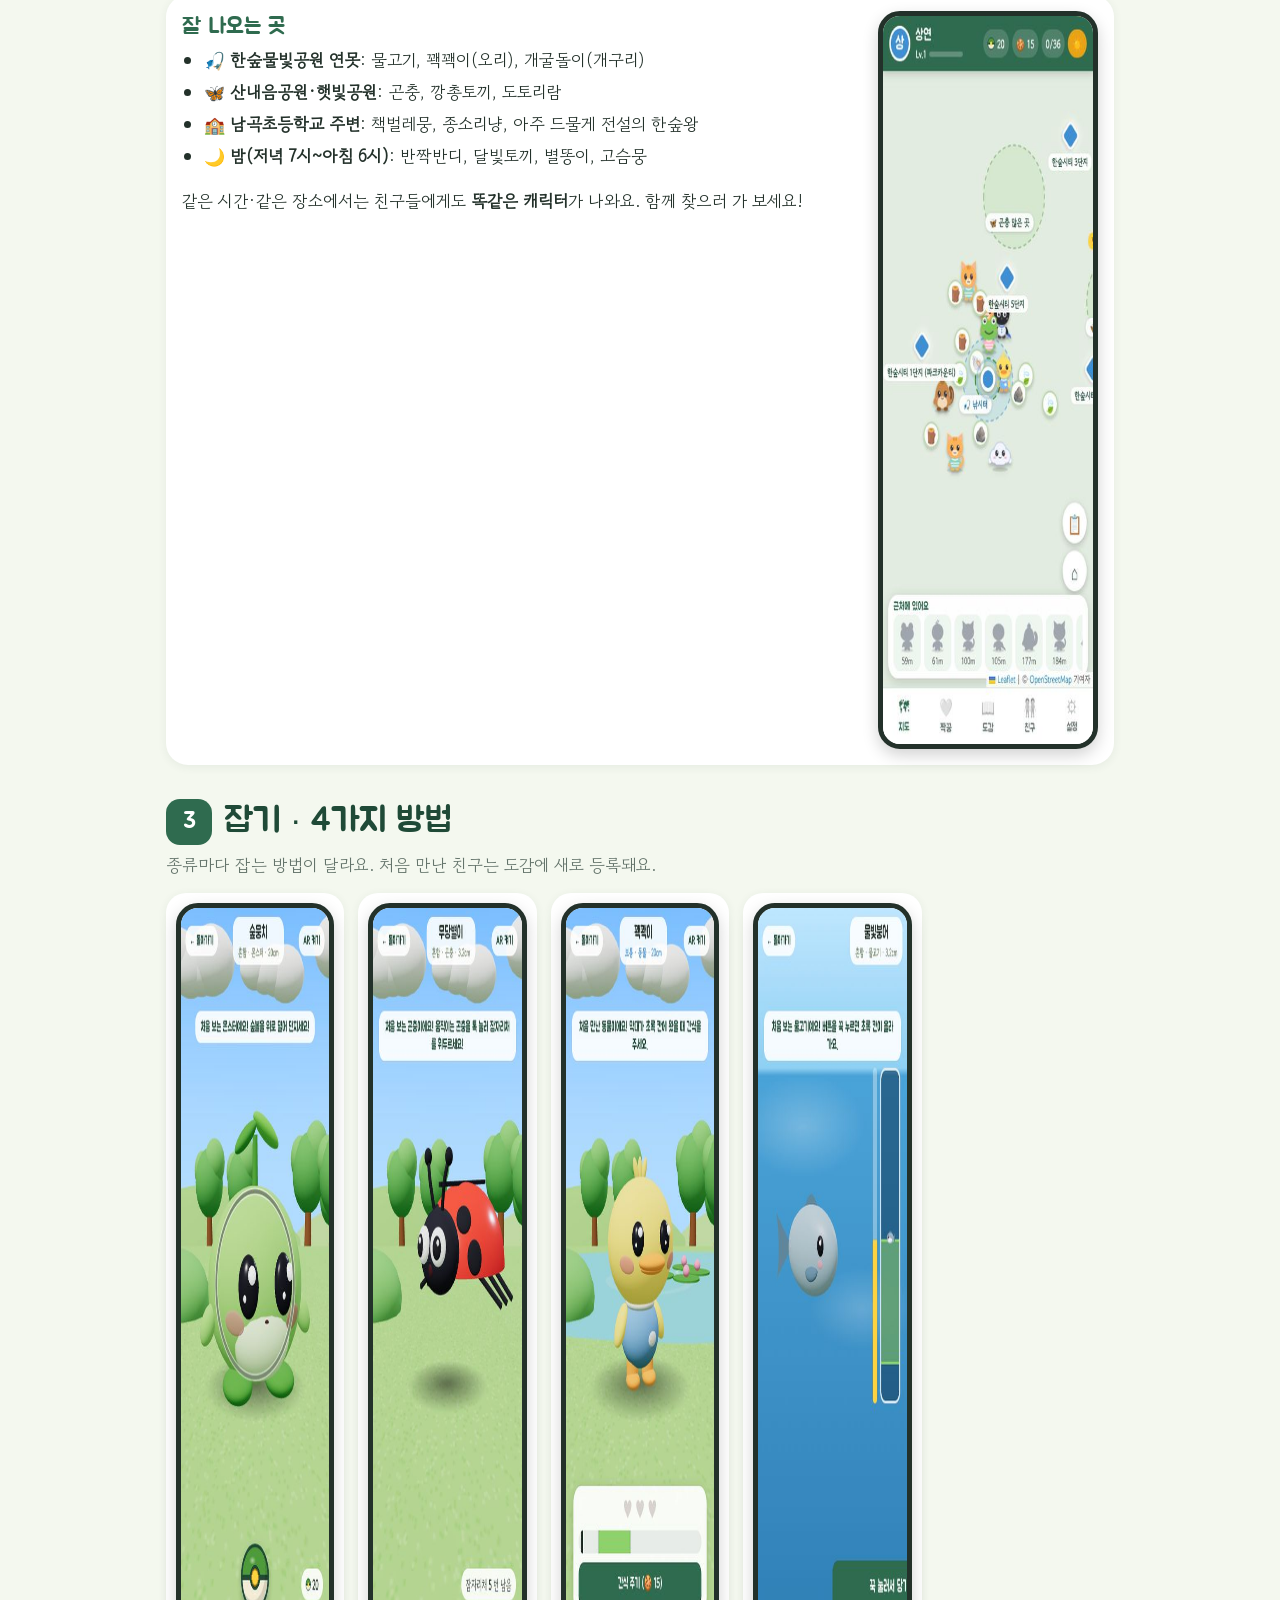
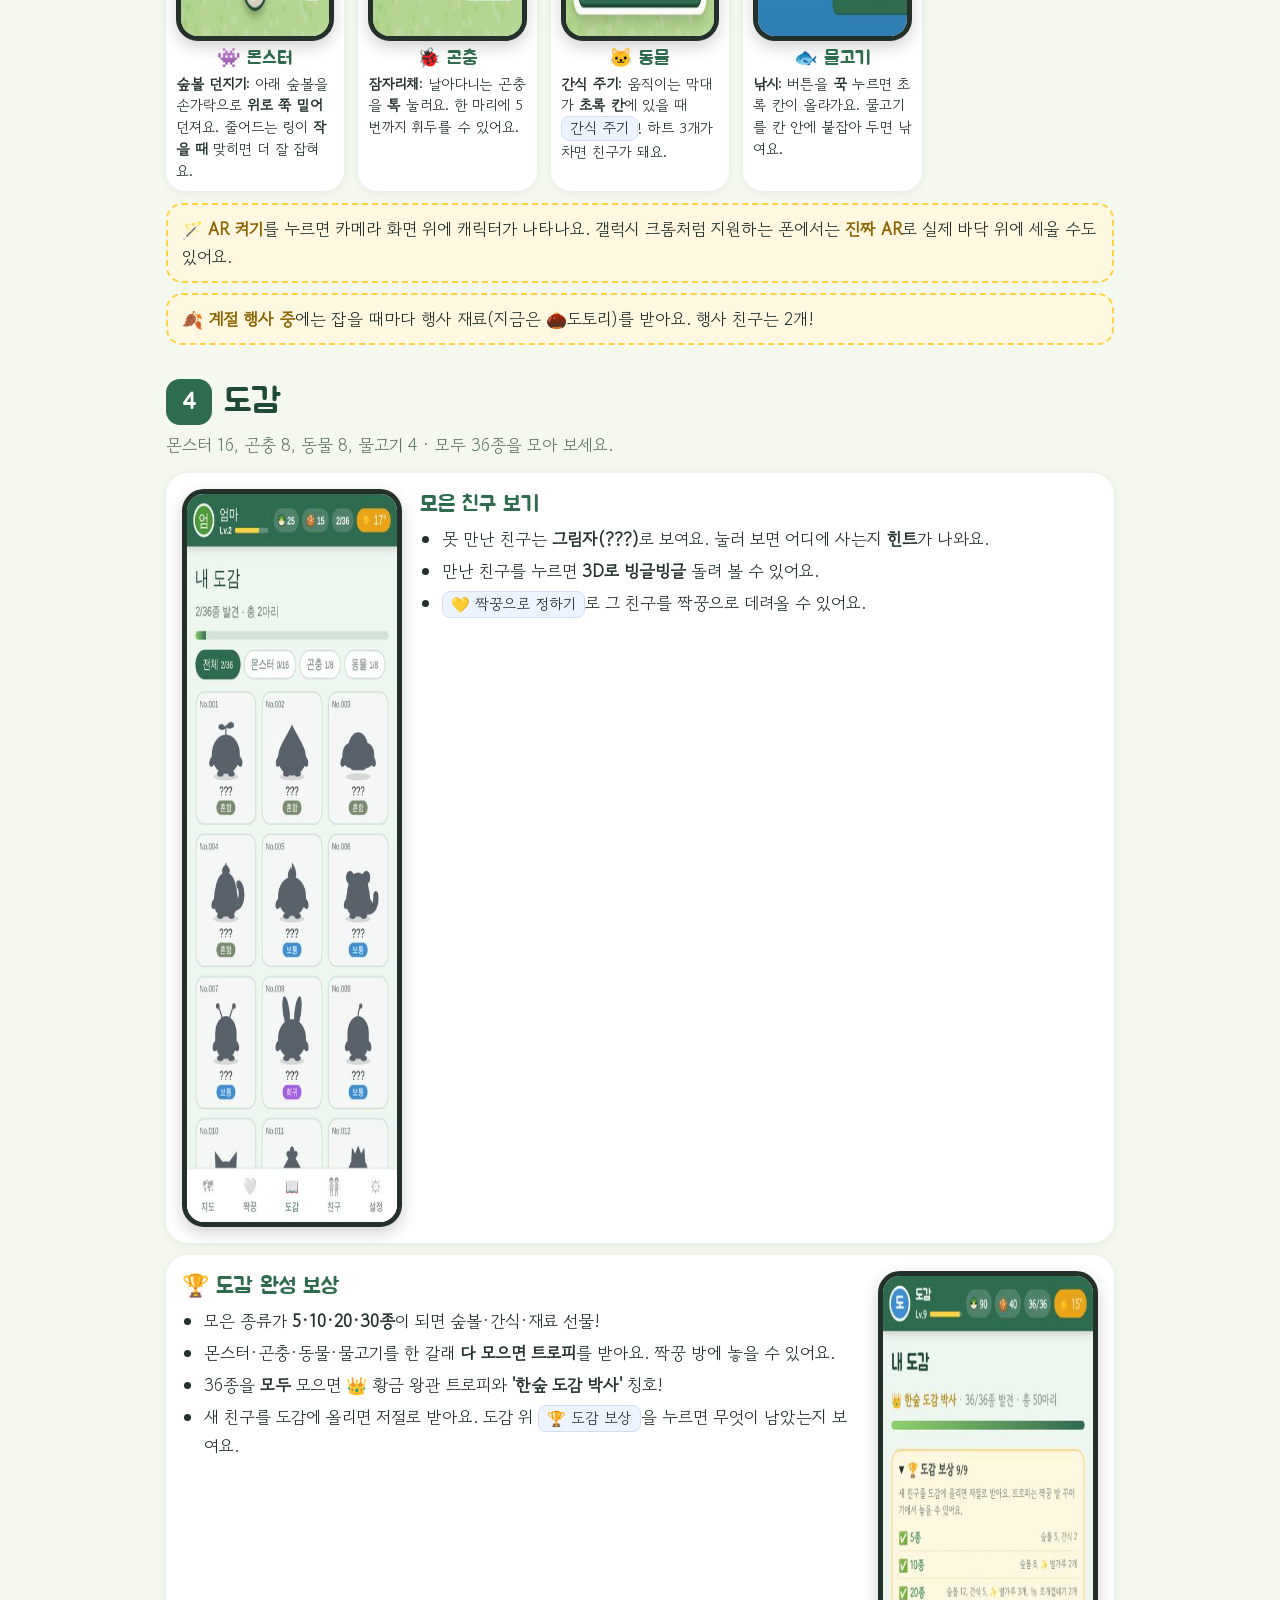
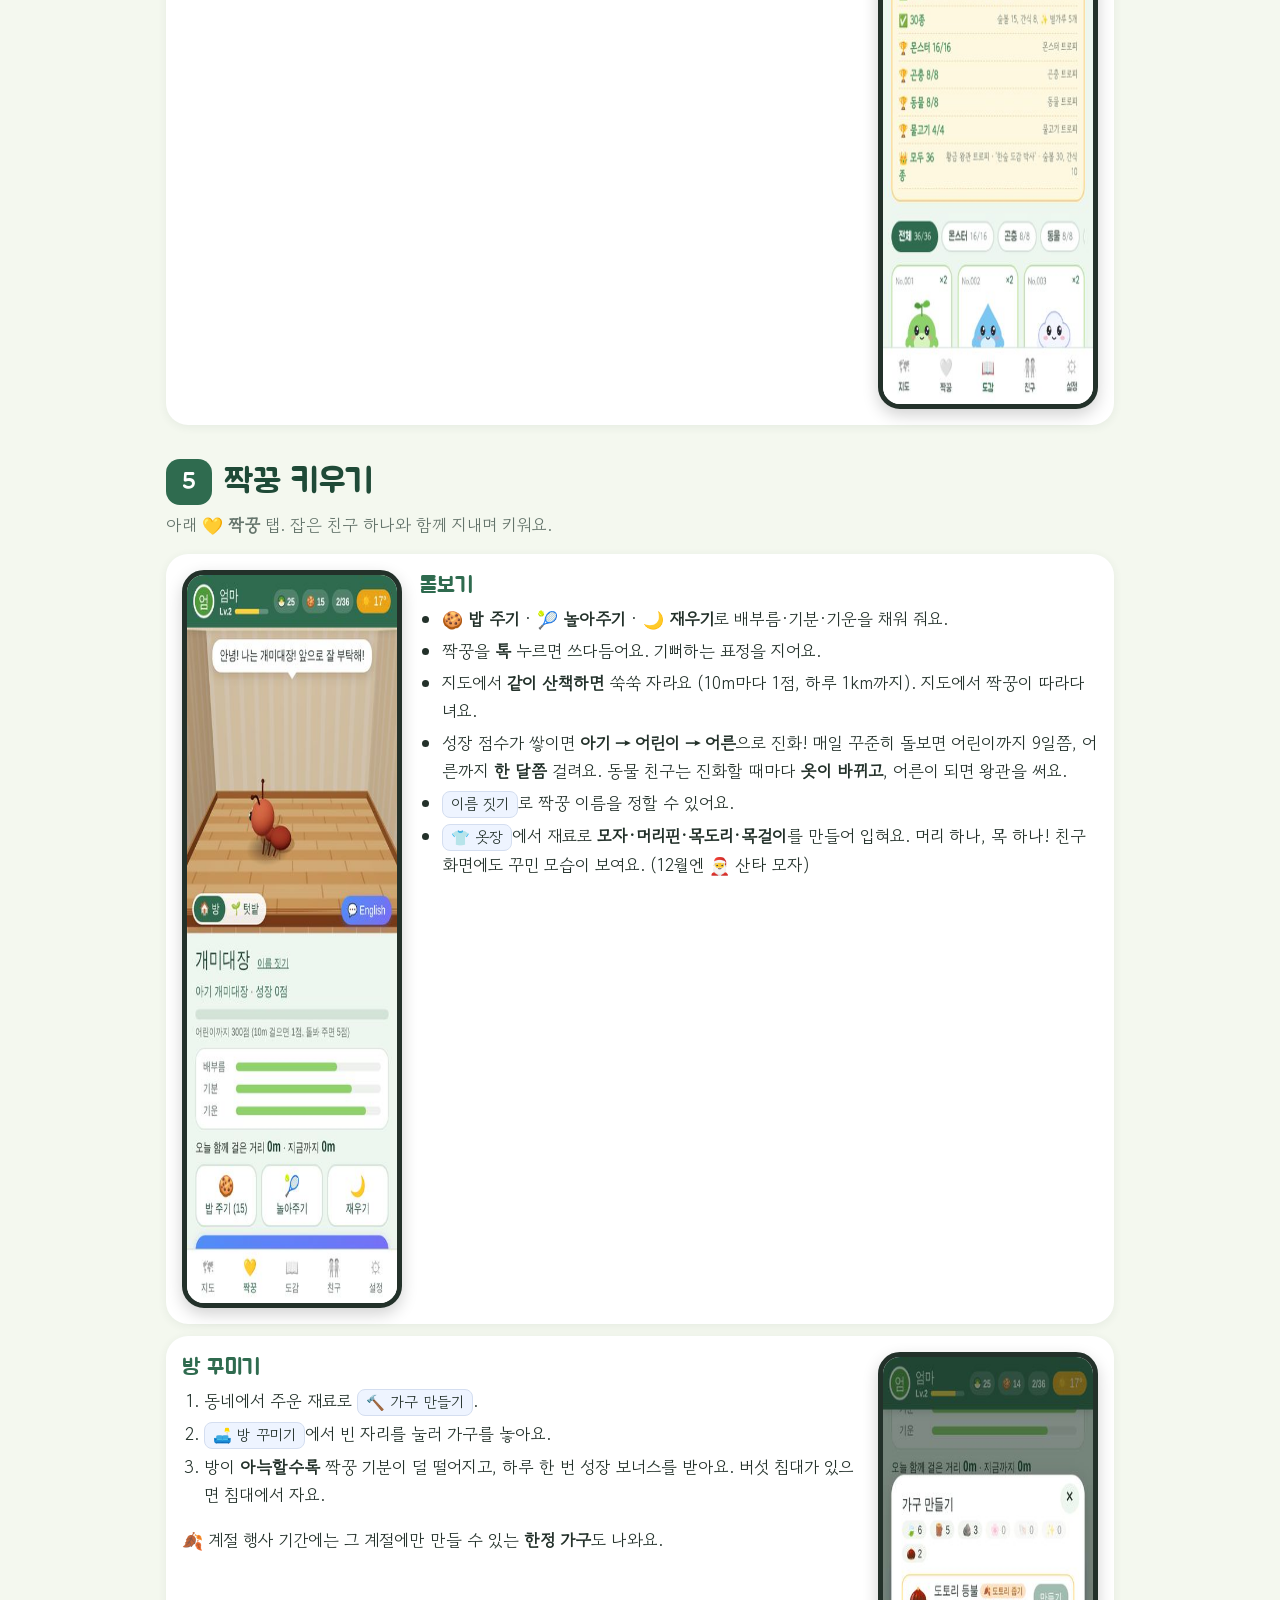
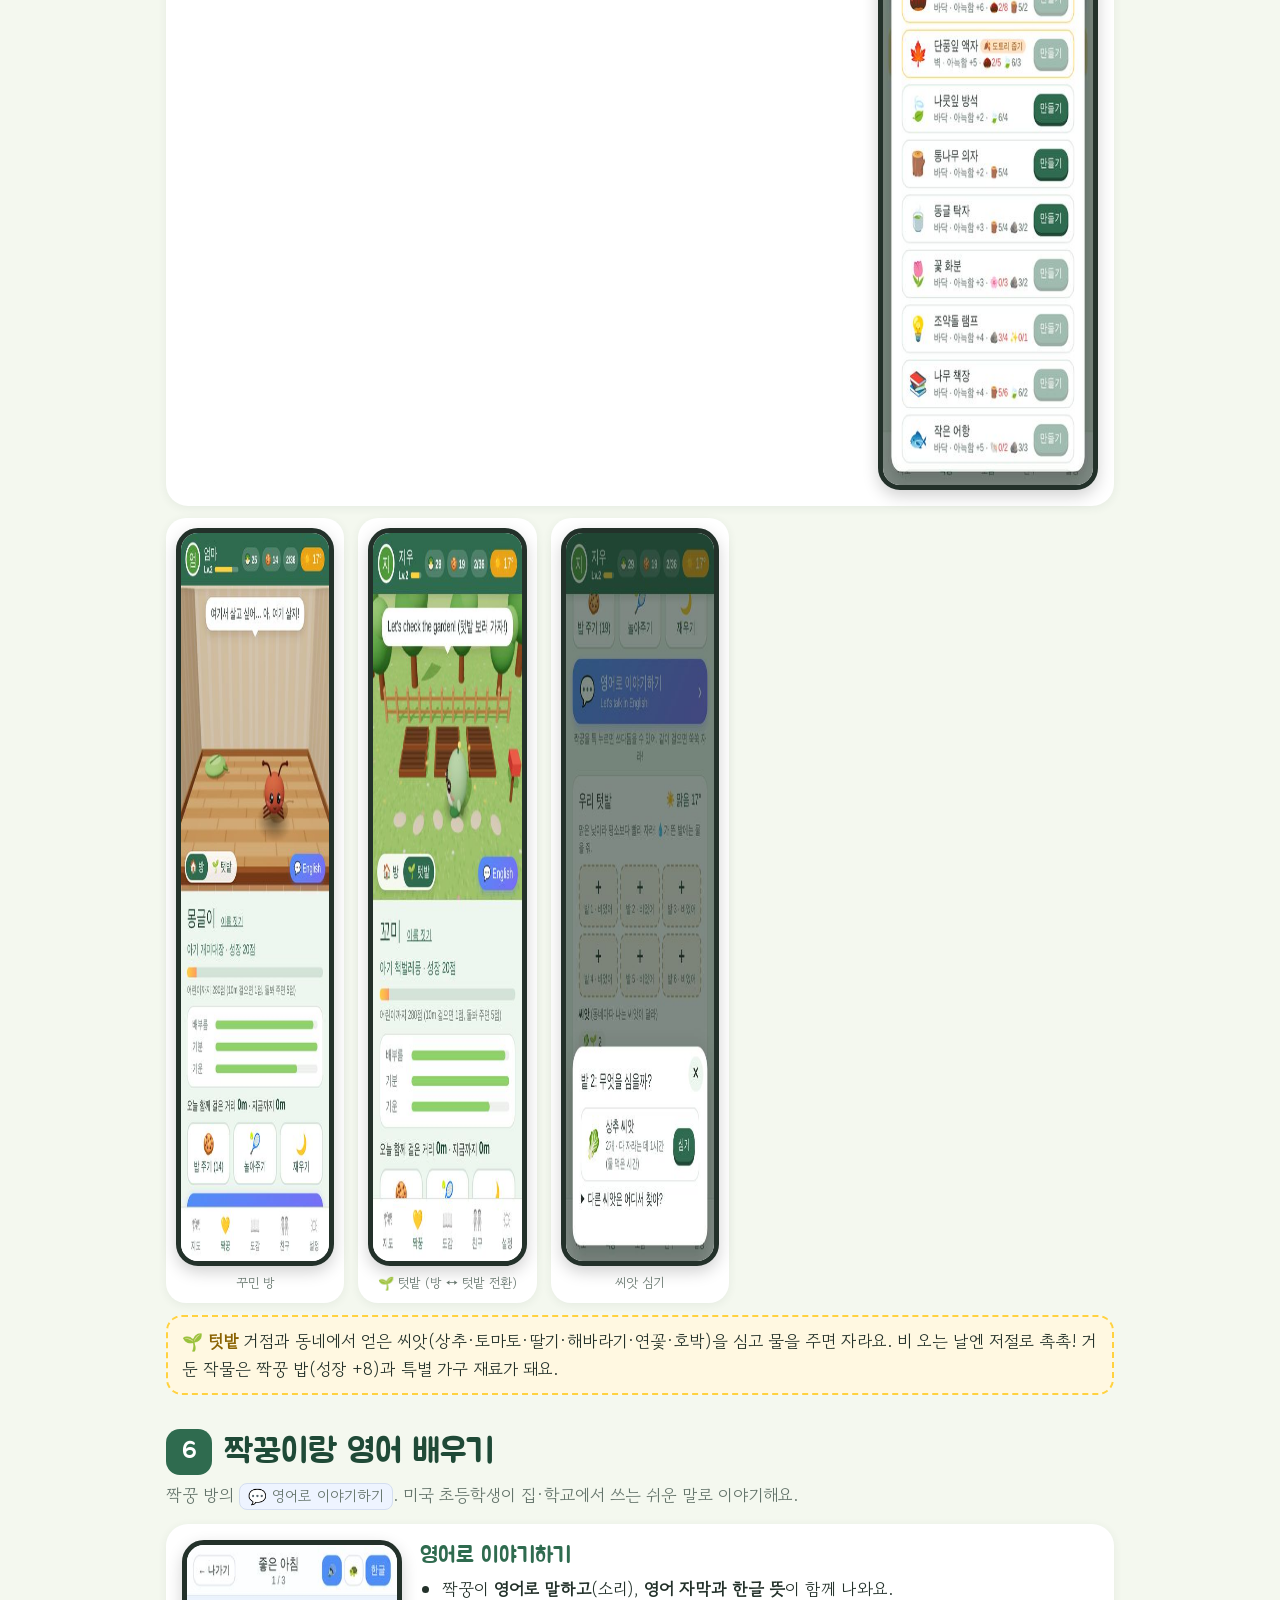
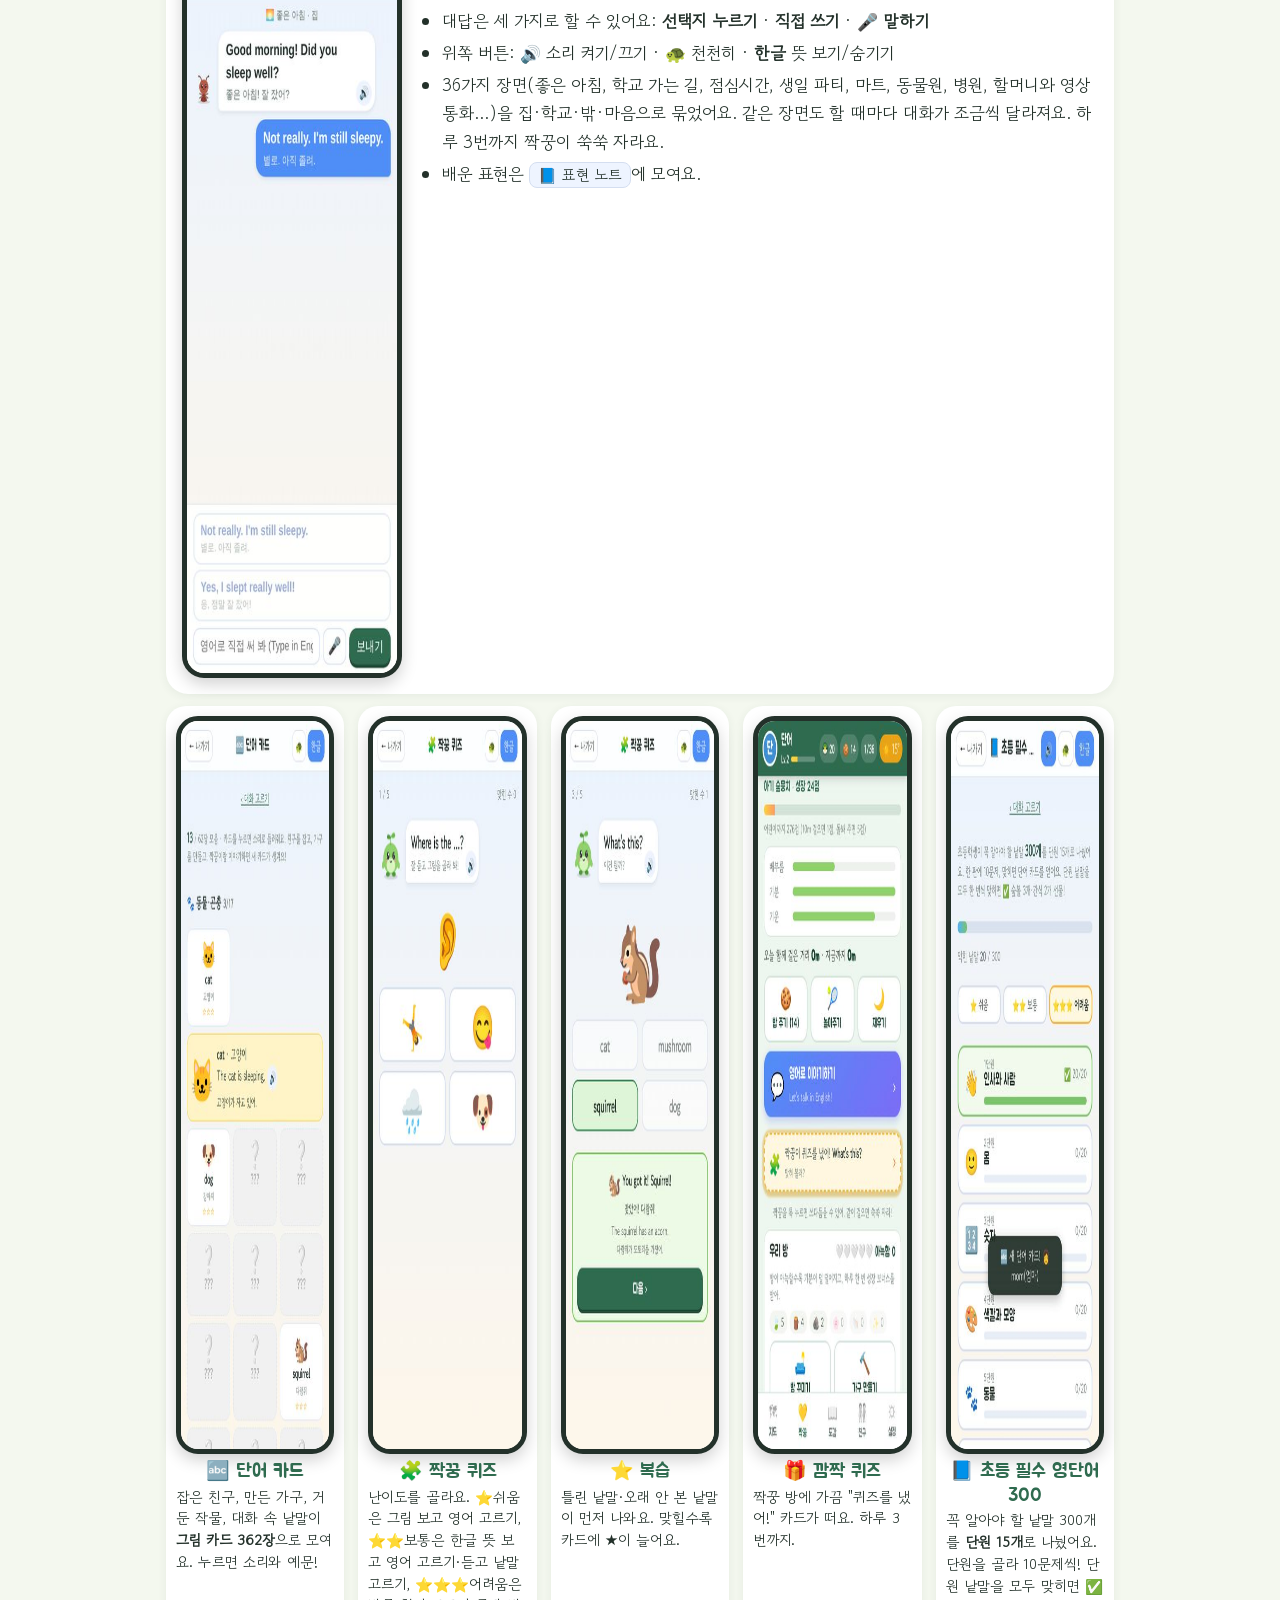
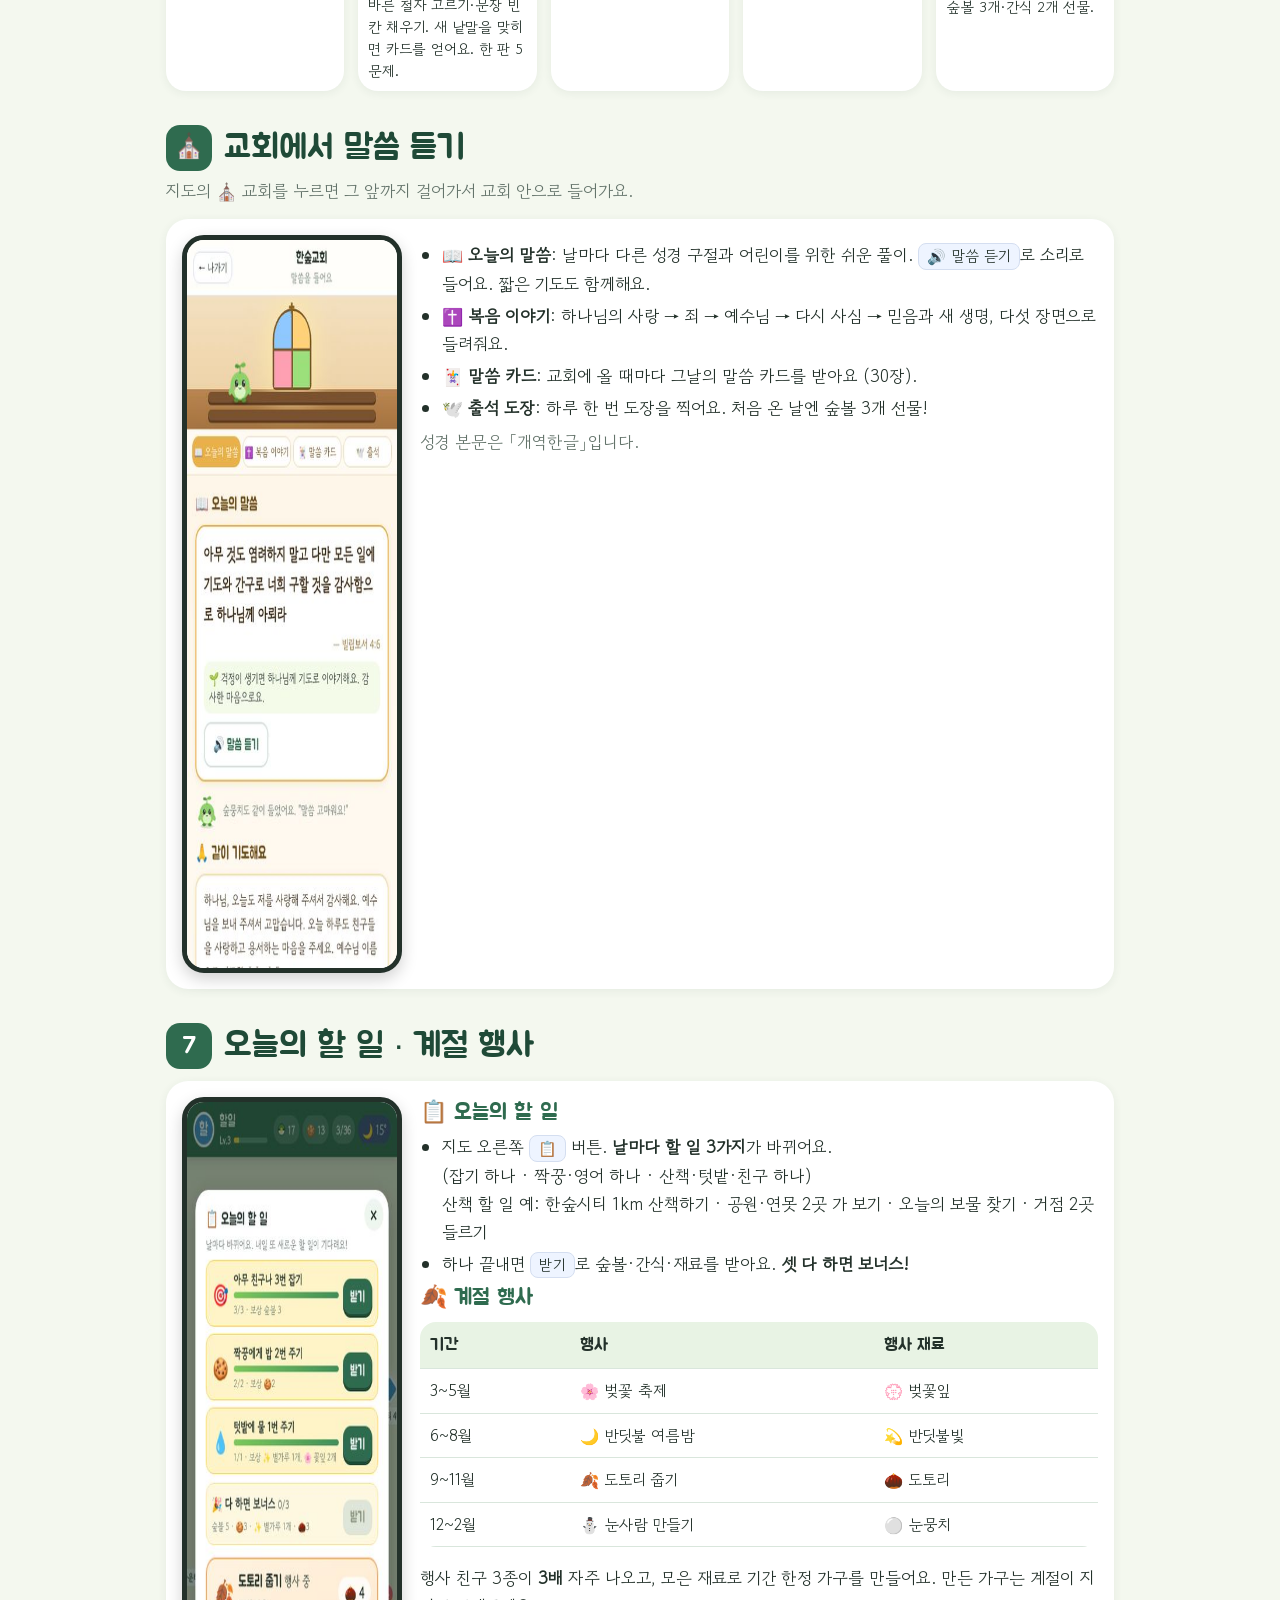
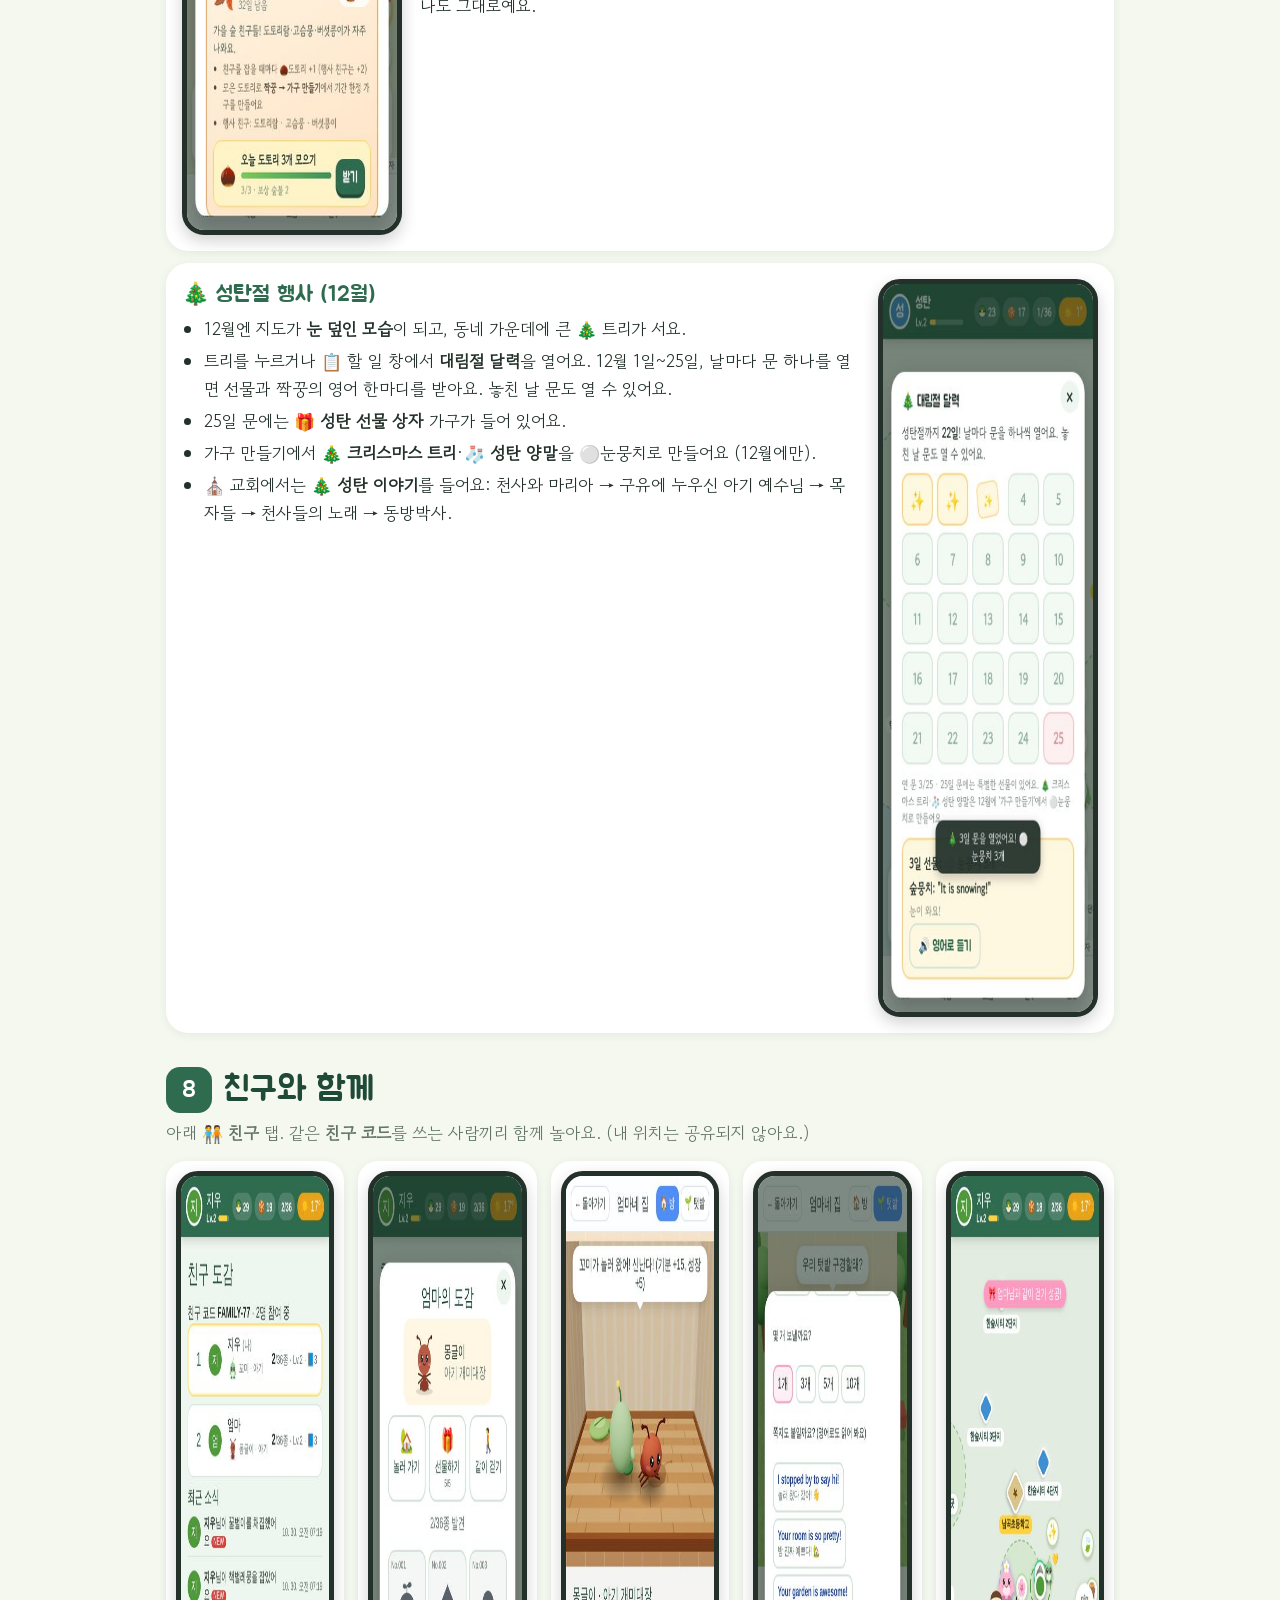
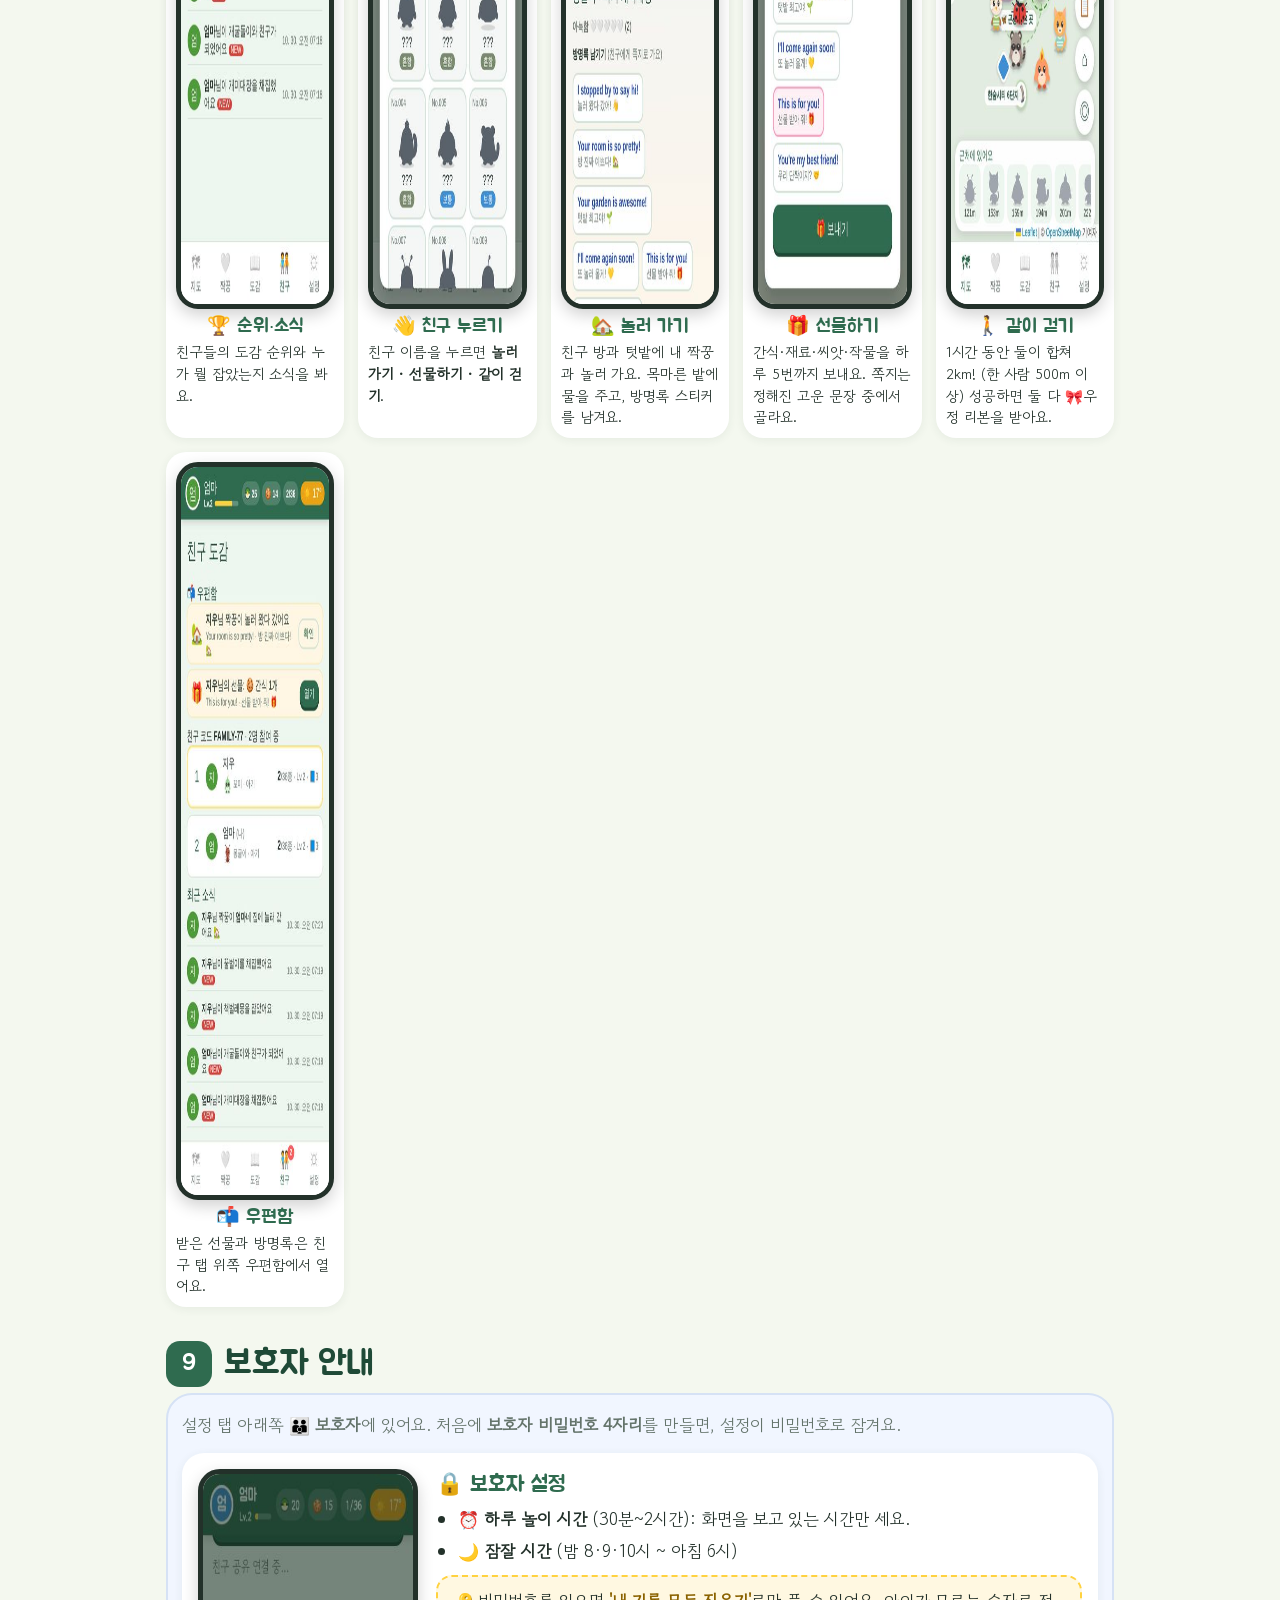
==== commit cdd12017: "영어 대화: 새 장면 19개 + 할 때마다 바뀌는 가운데 대화 - english-more.js: 마트·강아지·방 정리·목욕·음악·체육·비·눈·동물원·빵집·버스(1단계),   병원·" ====
--- a/manual.html
+++ b/manual.html
@@ -275,7 +275,7 @@
         <li>짝꿍이 <b>영어로 말하고</b>(소리), <b>영어 자막과 한글 뜻</b>이 함께 나와요.</li>
         <li>대답은 세 가지로 할 수 있어요: <b>선택지 누르기</b> · <b>직접 쓰기</b> · <b>🎤 말하기</b></li>
         <li>위쪽 버튼: 🔊 소리 켜기/끄기 · 🐢 천천히 · <b>한글</b> 뜻 보기/숨기기</li>
-        <li>18가지 장면(좋은 아침, 학교 가는 길, 점심시간, 생일 파티…). 하루 3번까지 짝꿍이 쑥쑥 자라요.</li>
+        <li>36가지 장면(좋은 아침, 학교 가는 길, 점심시간, 생일 파티, 마트, 동물원, 병원, 할머니와 영상통화…)을 집·학교·밖·마음으로 묶었어요. 같은 장면도 할 때마다 대화가 조금씩 달라져요. 하루 3번까지 짝꿍이 쑥쑥 자라요.</li>
         <li>배운 표현은 <span class="key">📘 표현 노트</span>에 모여요.</li>
       </ul>
     </div>
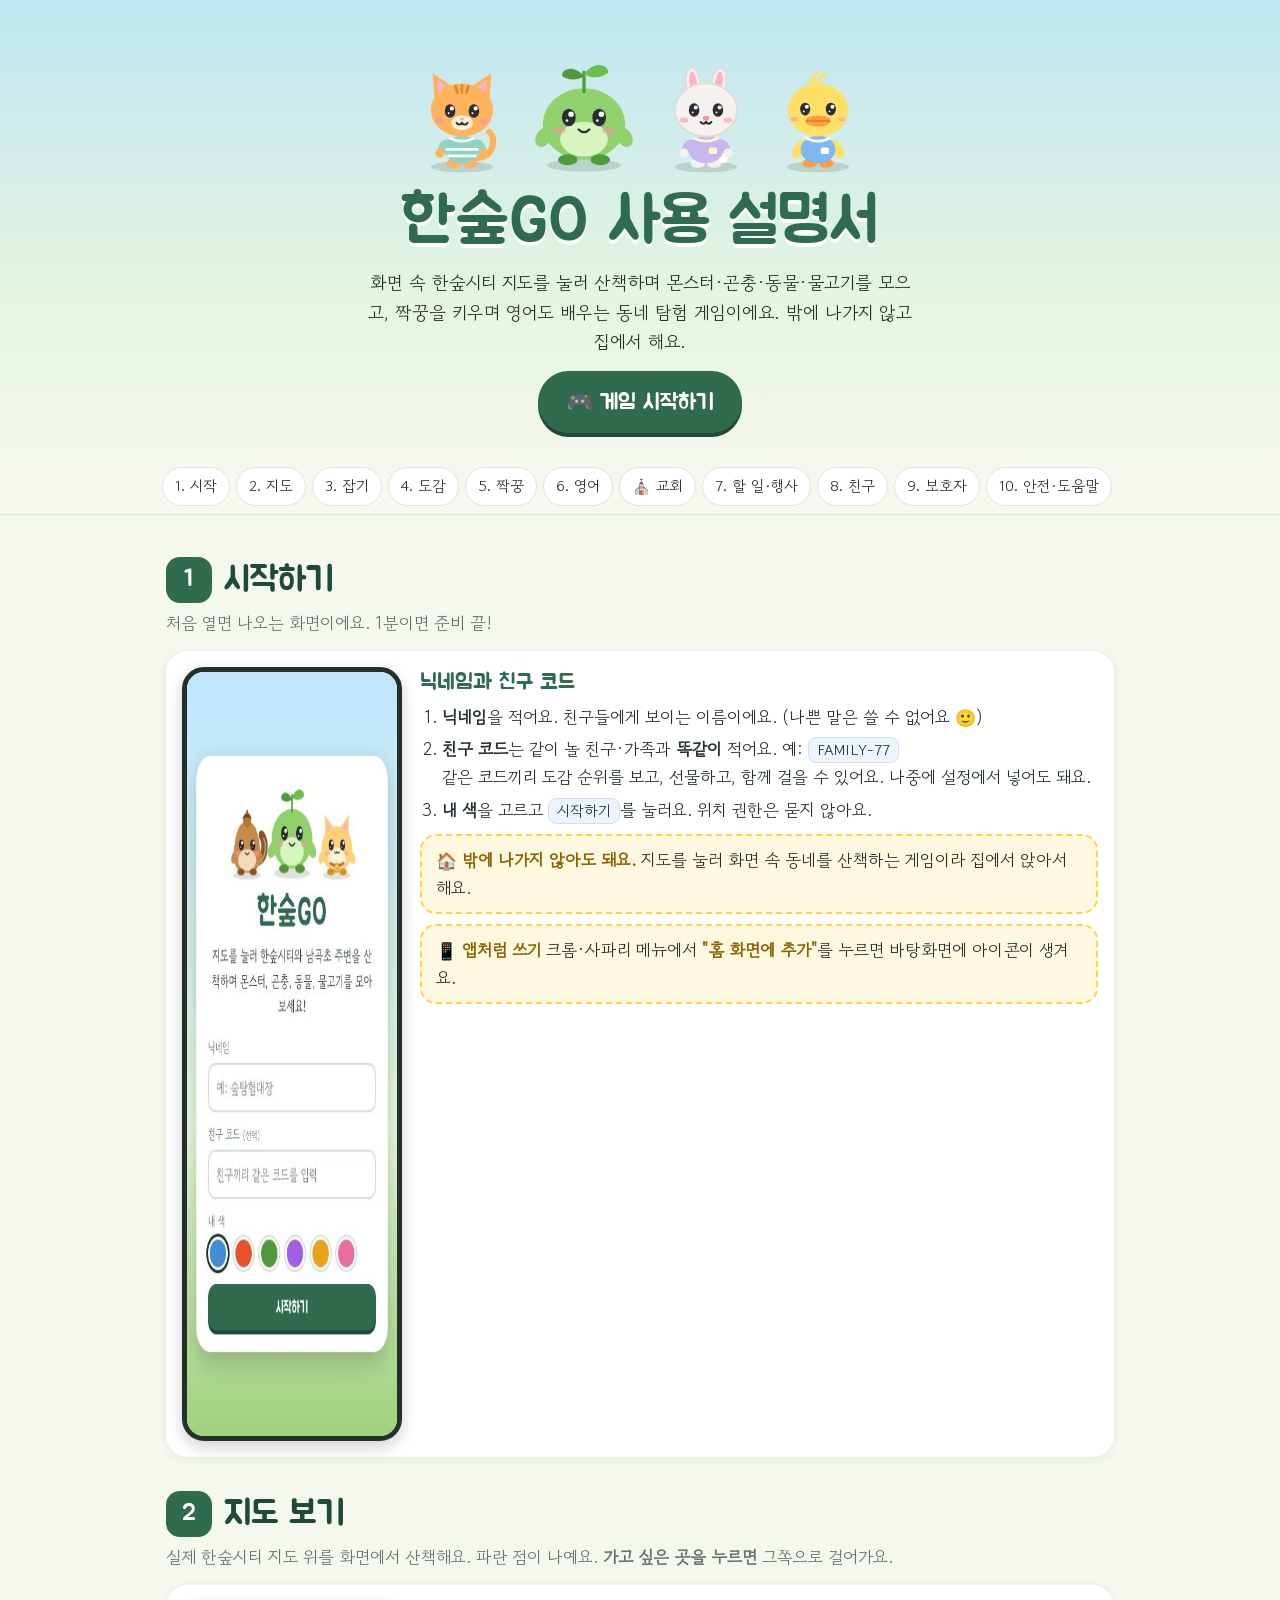
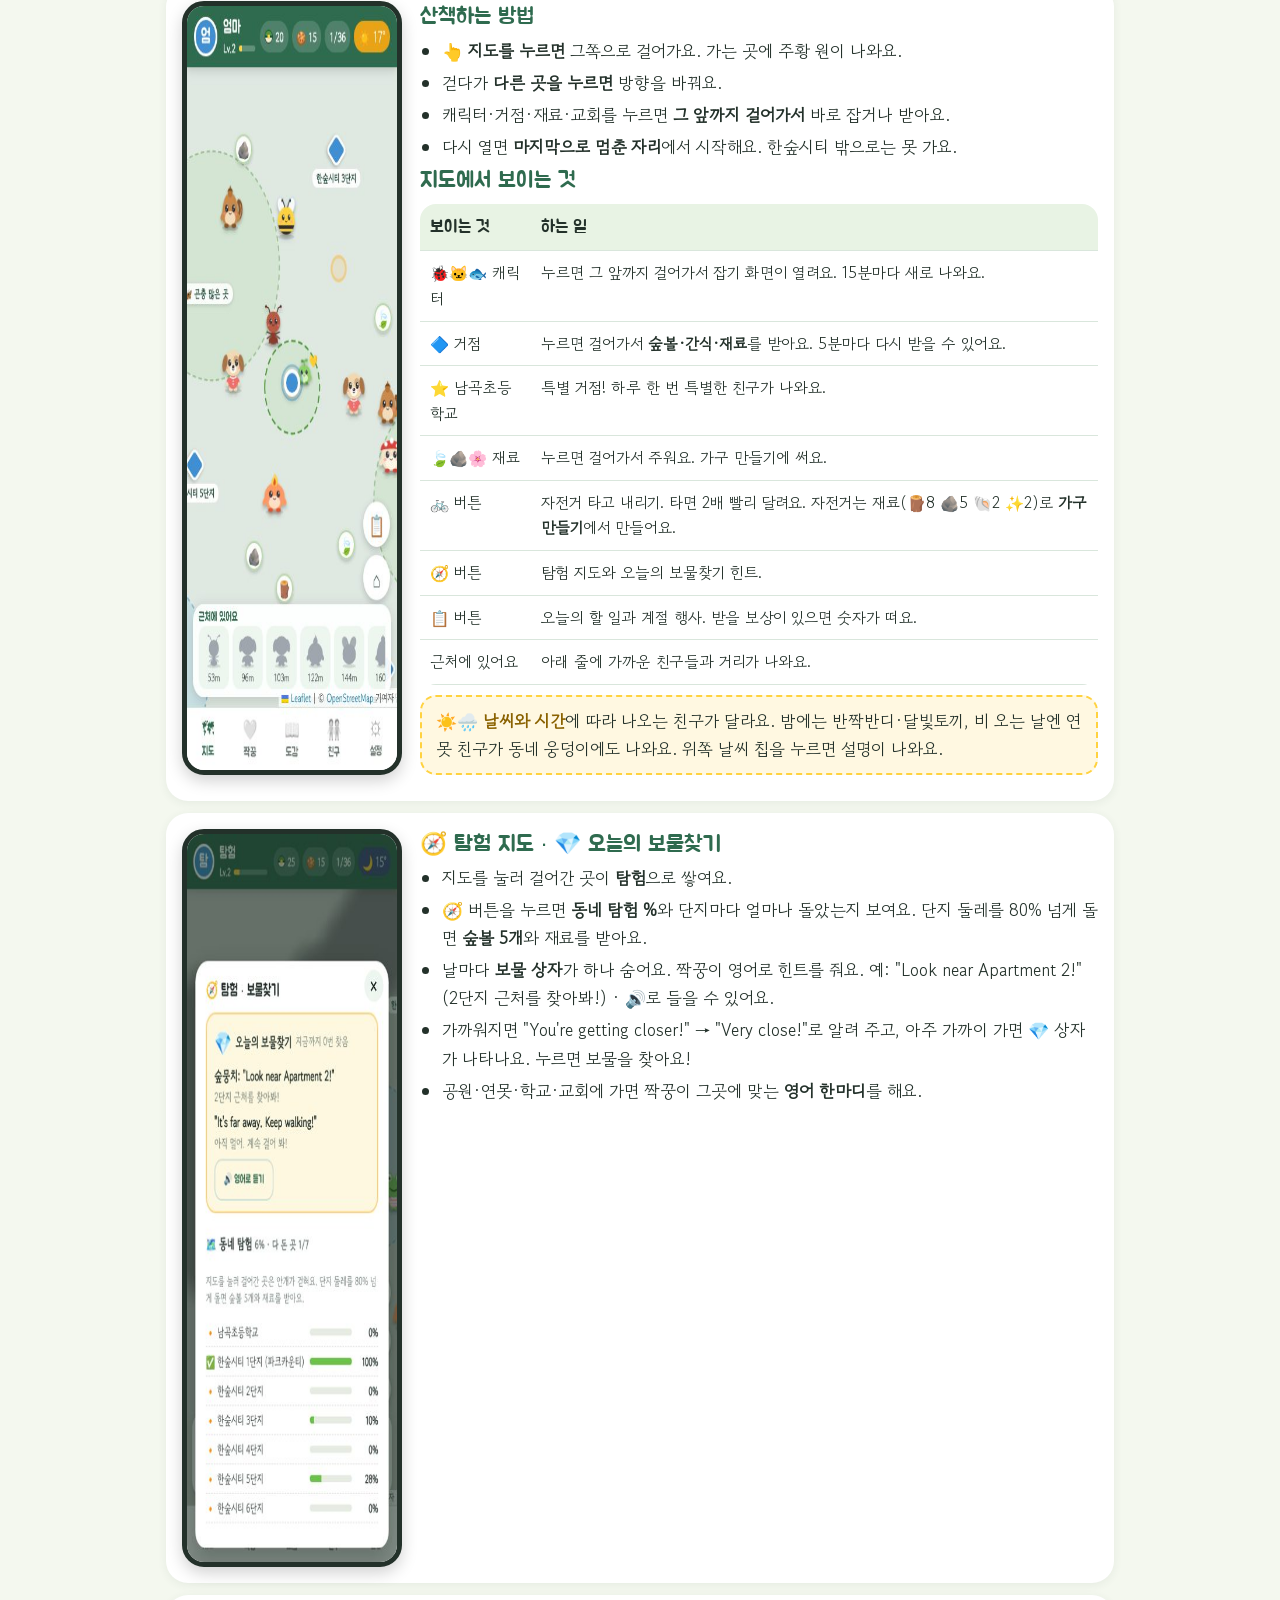
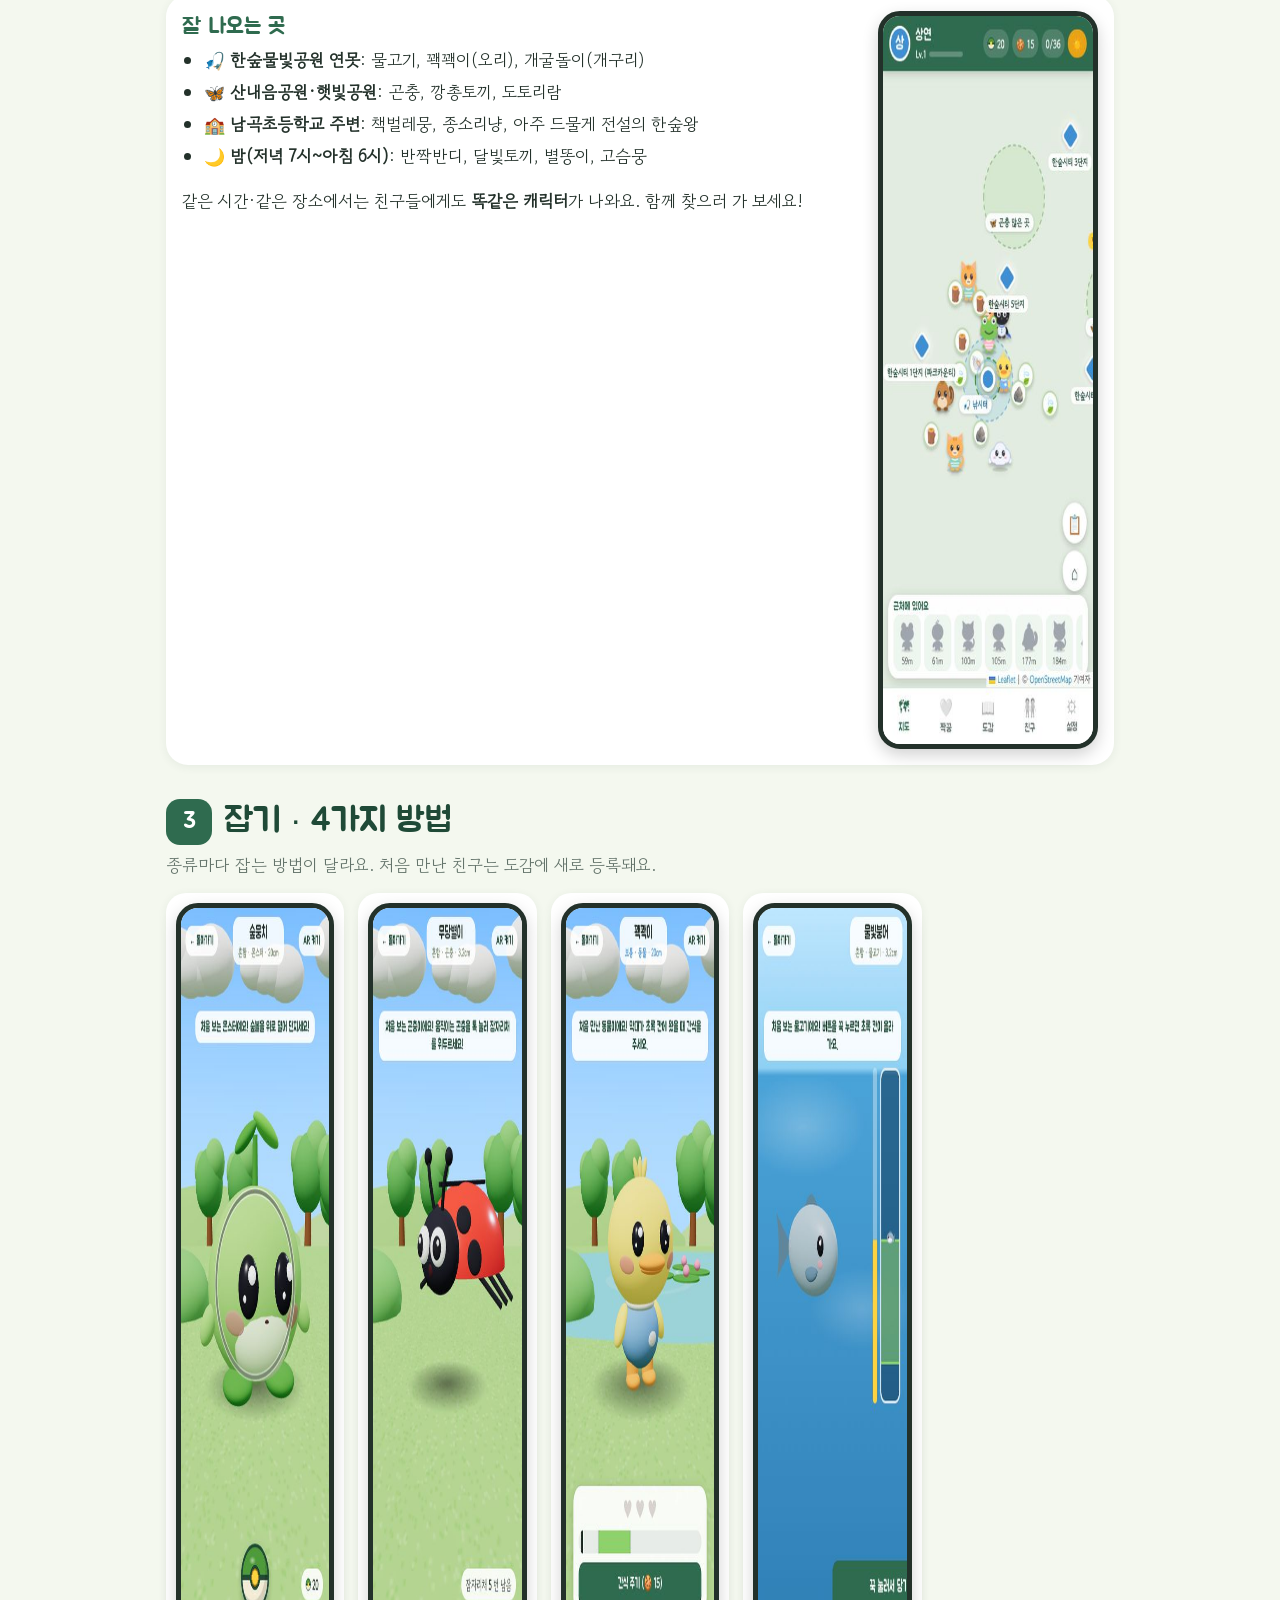
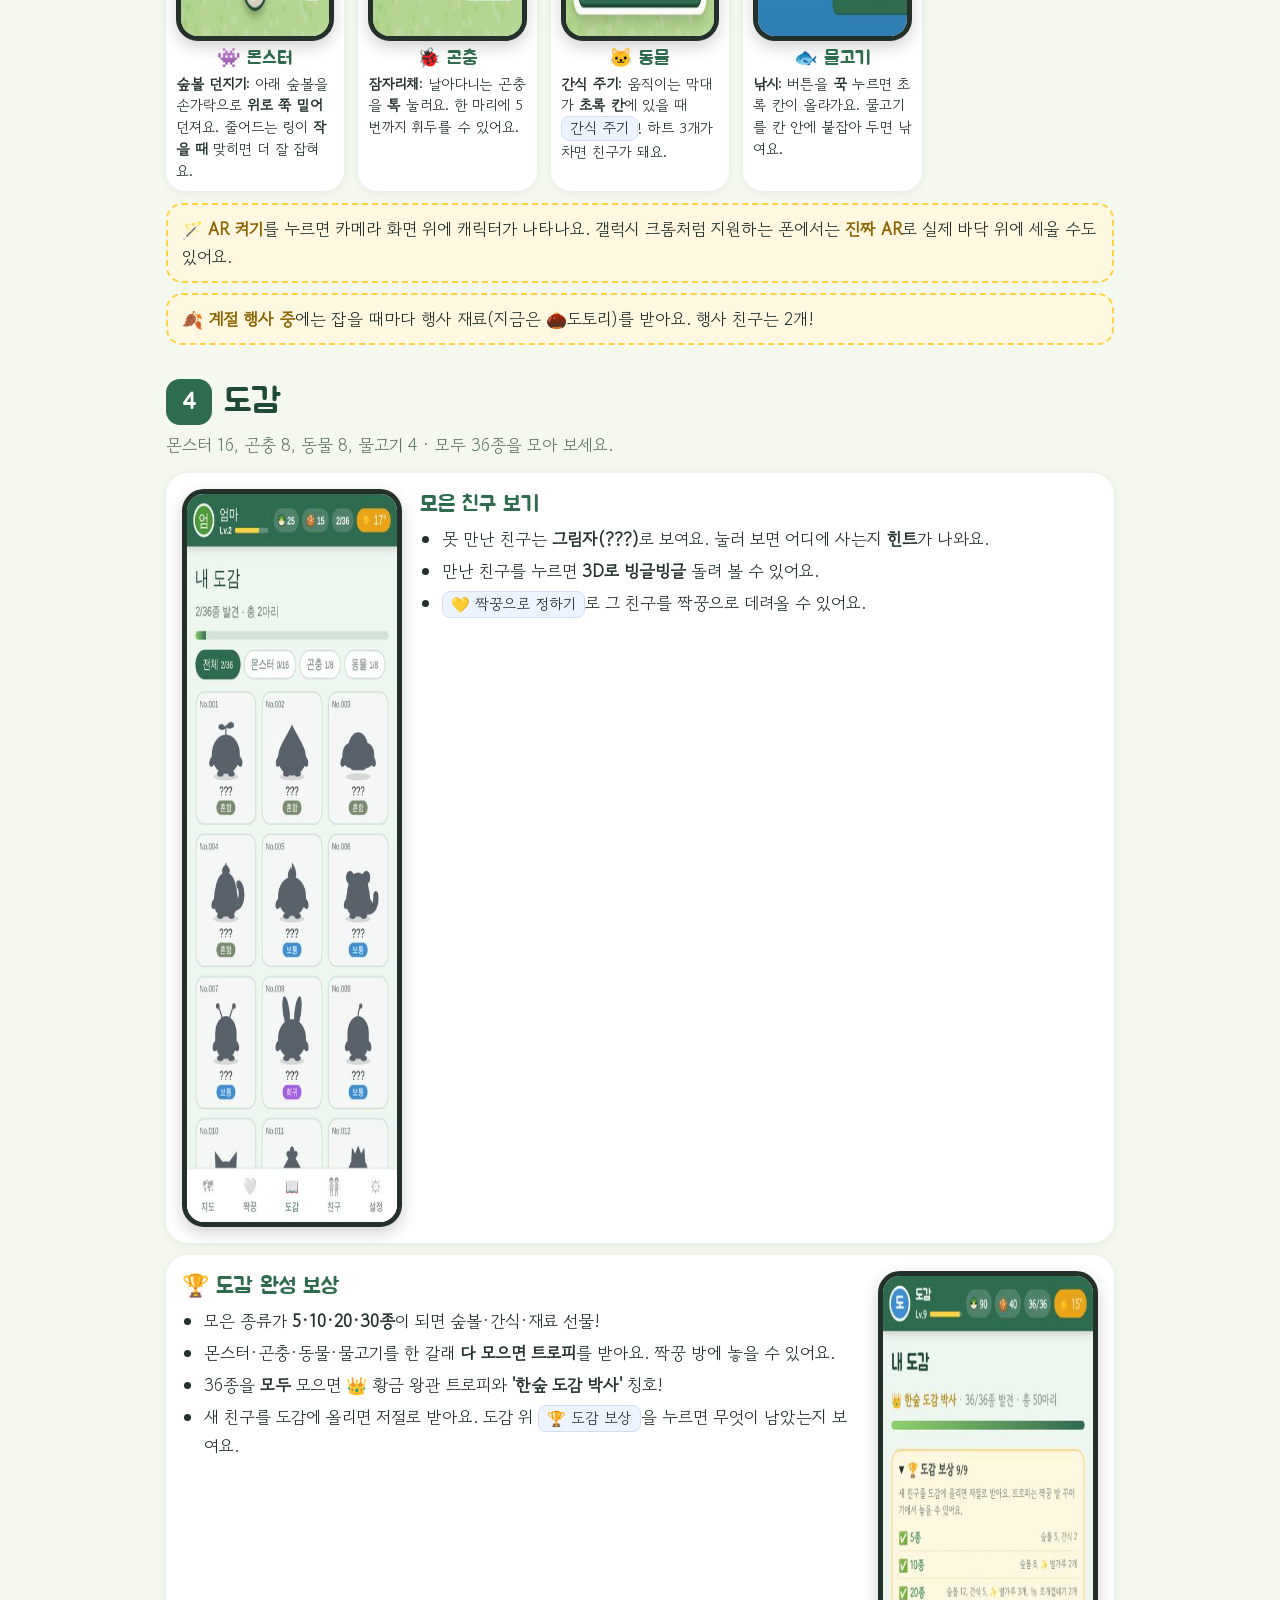
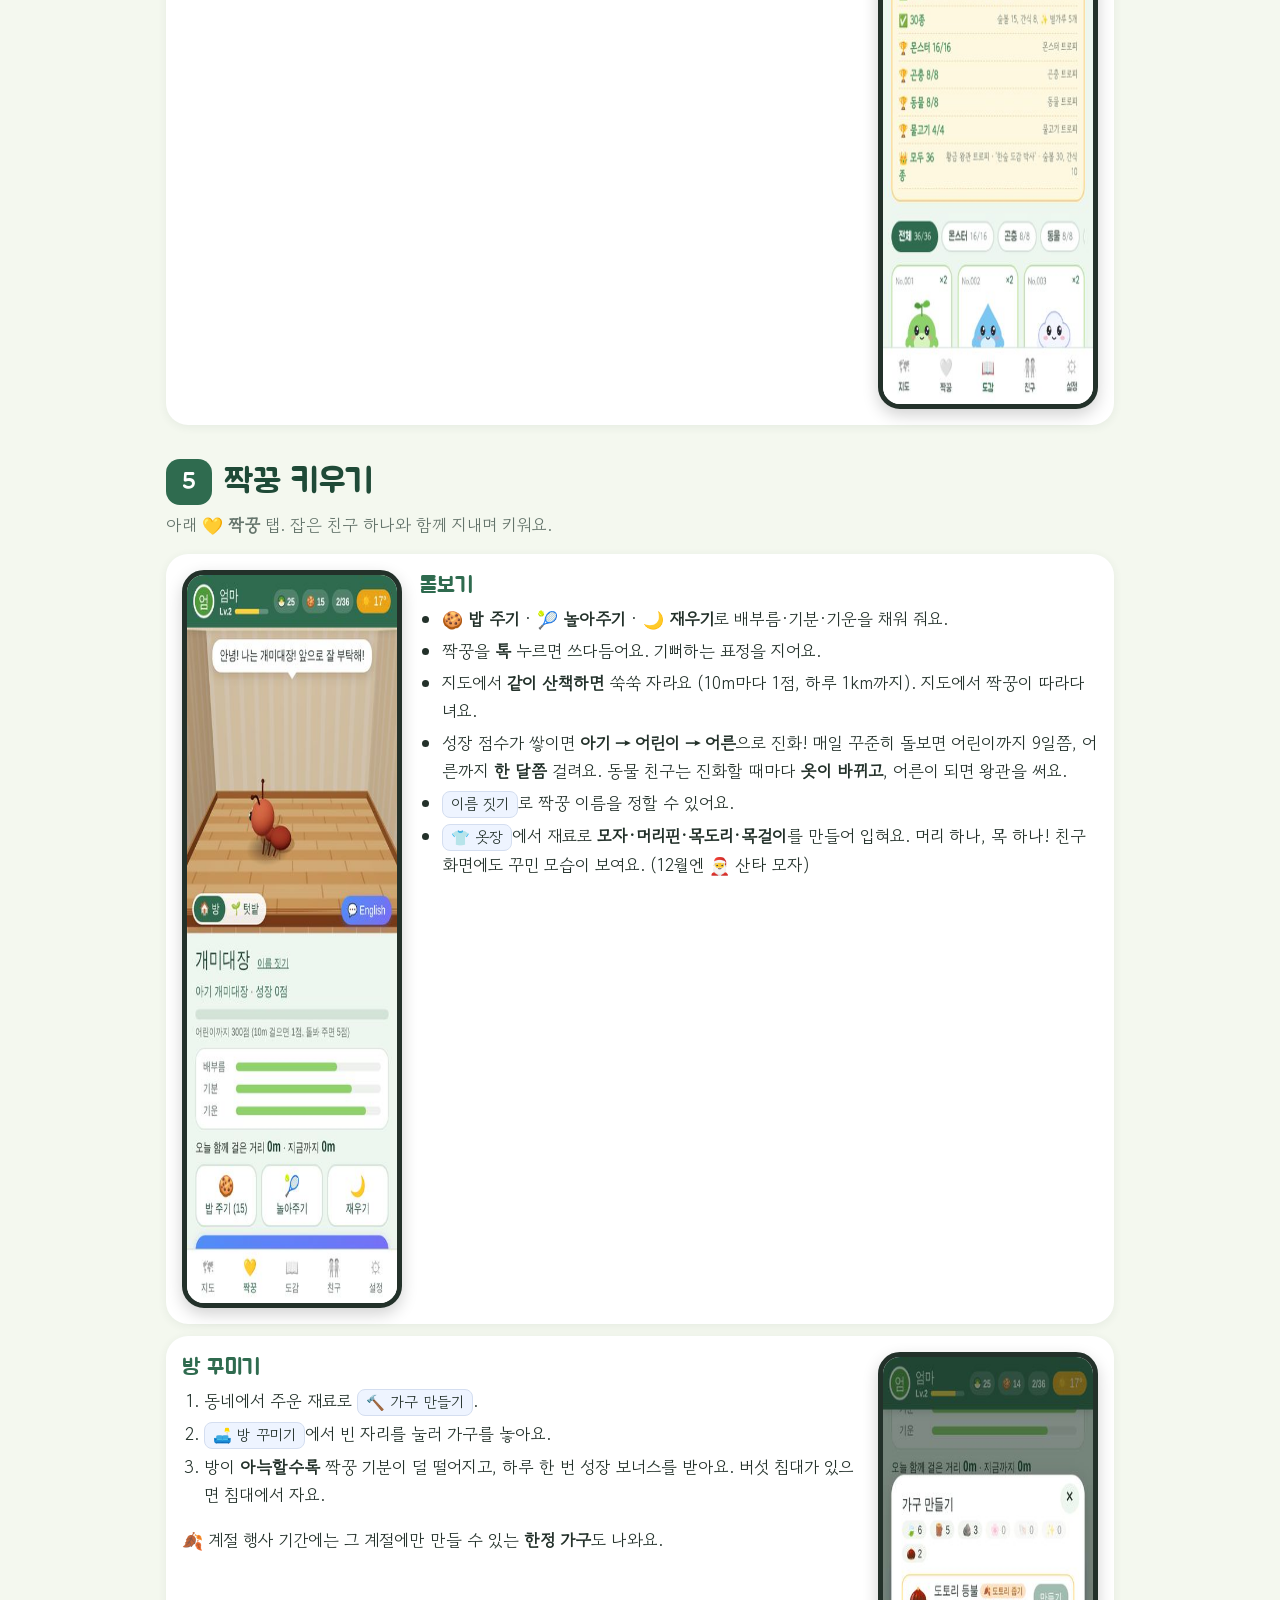
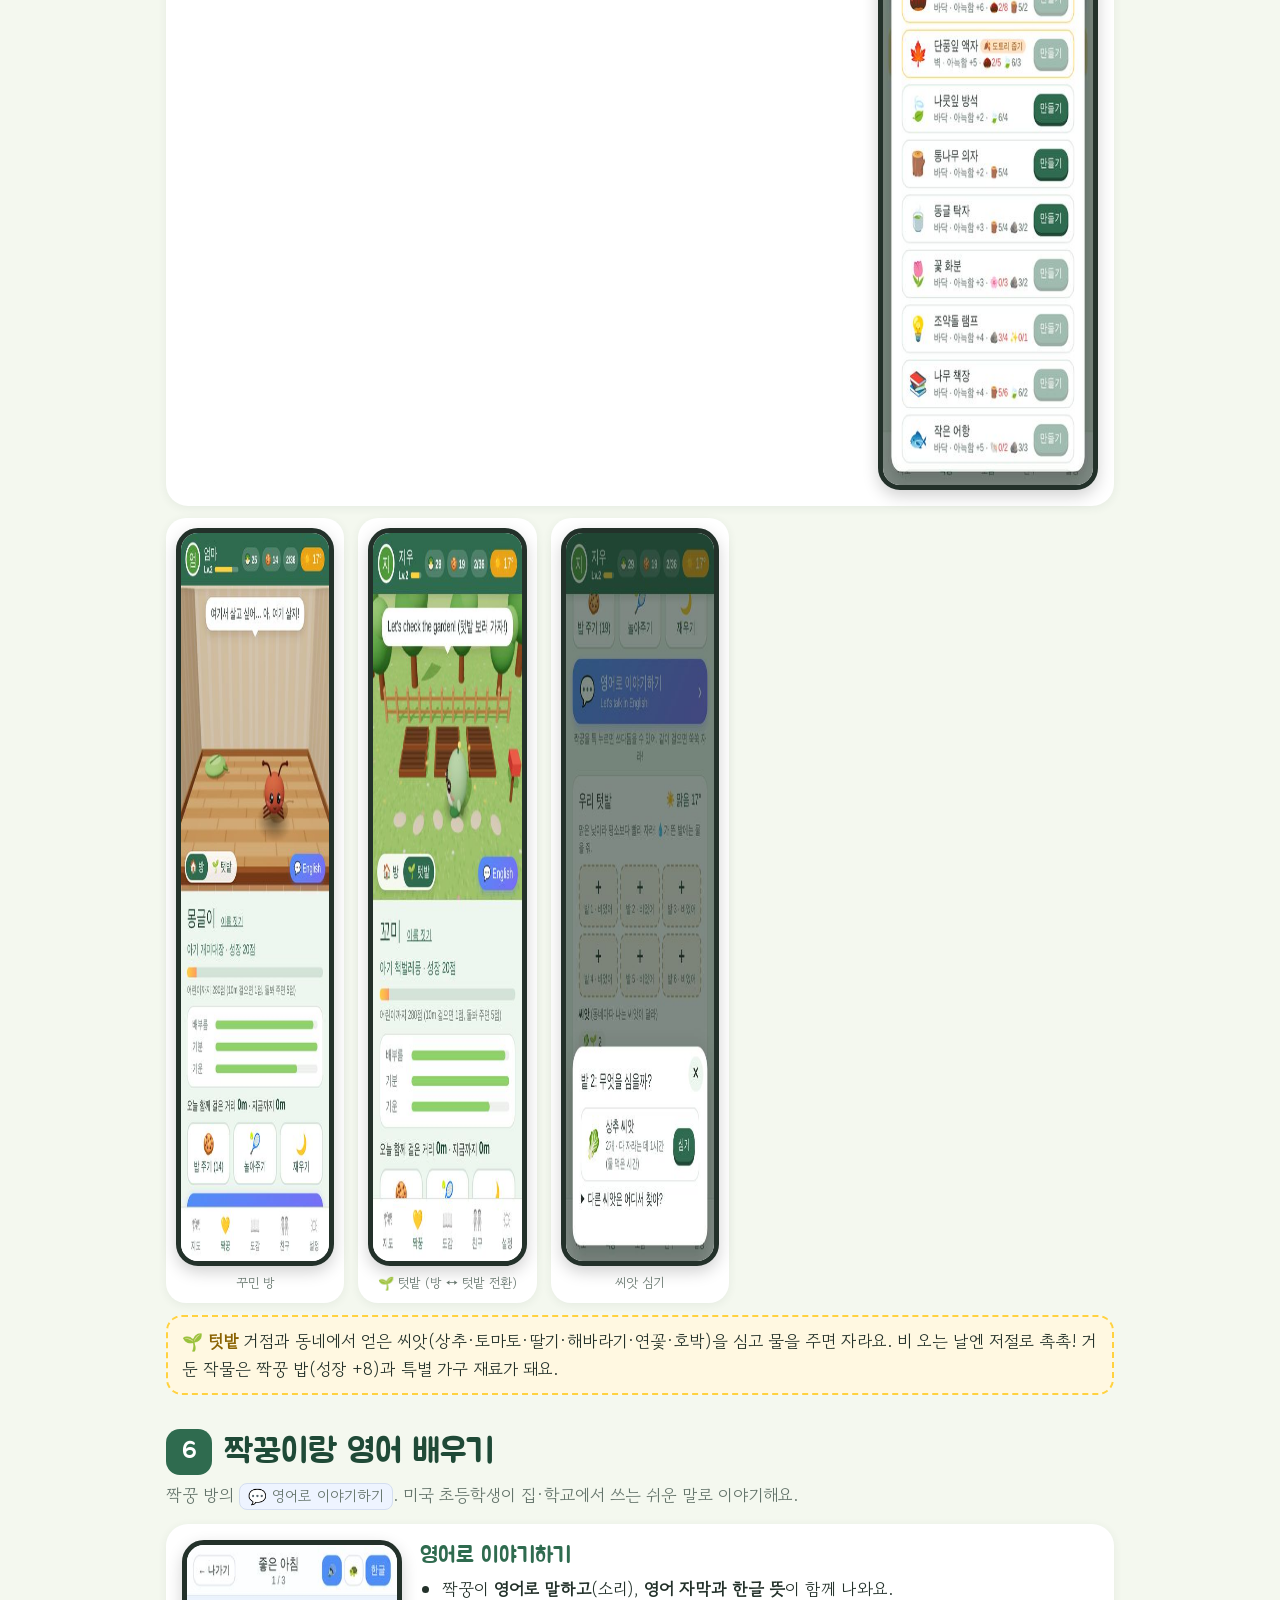
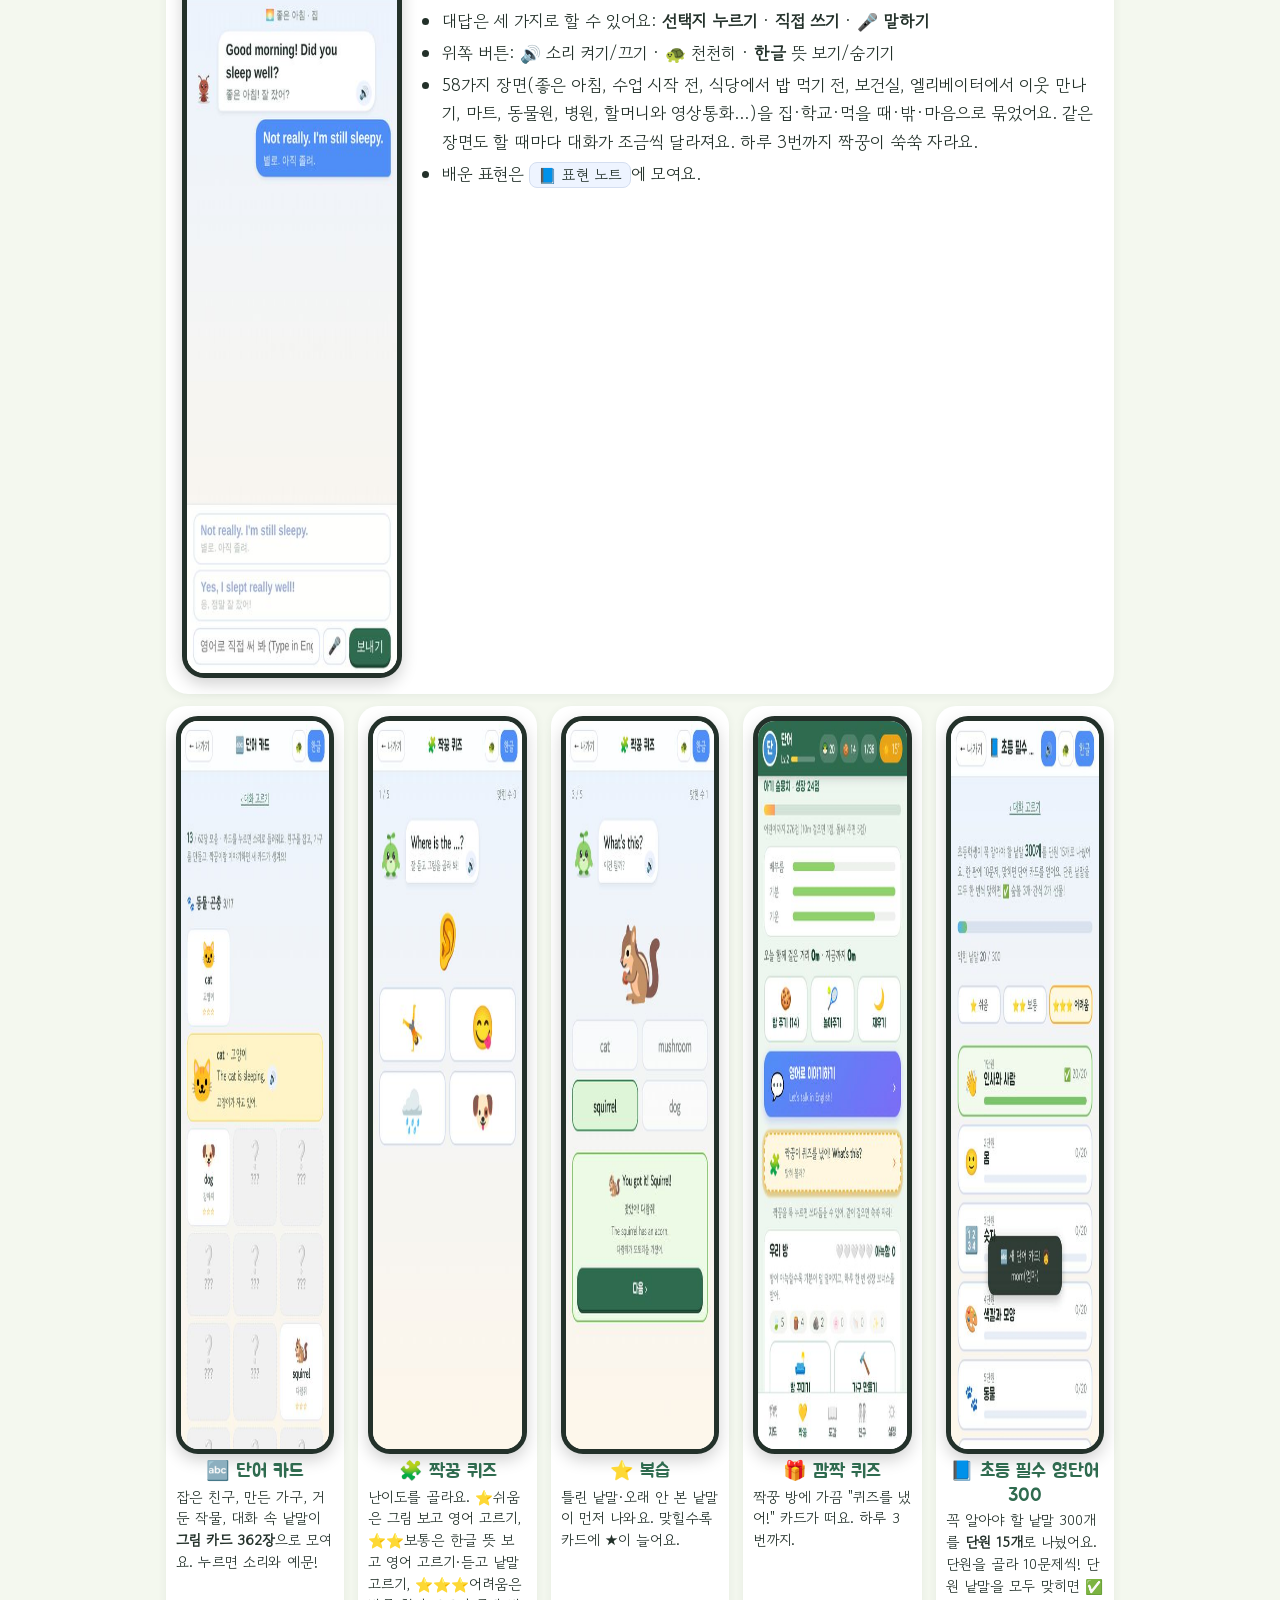
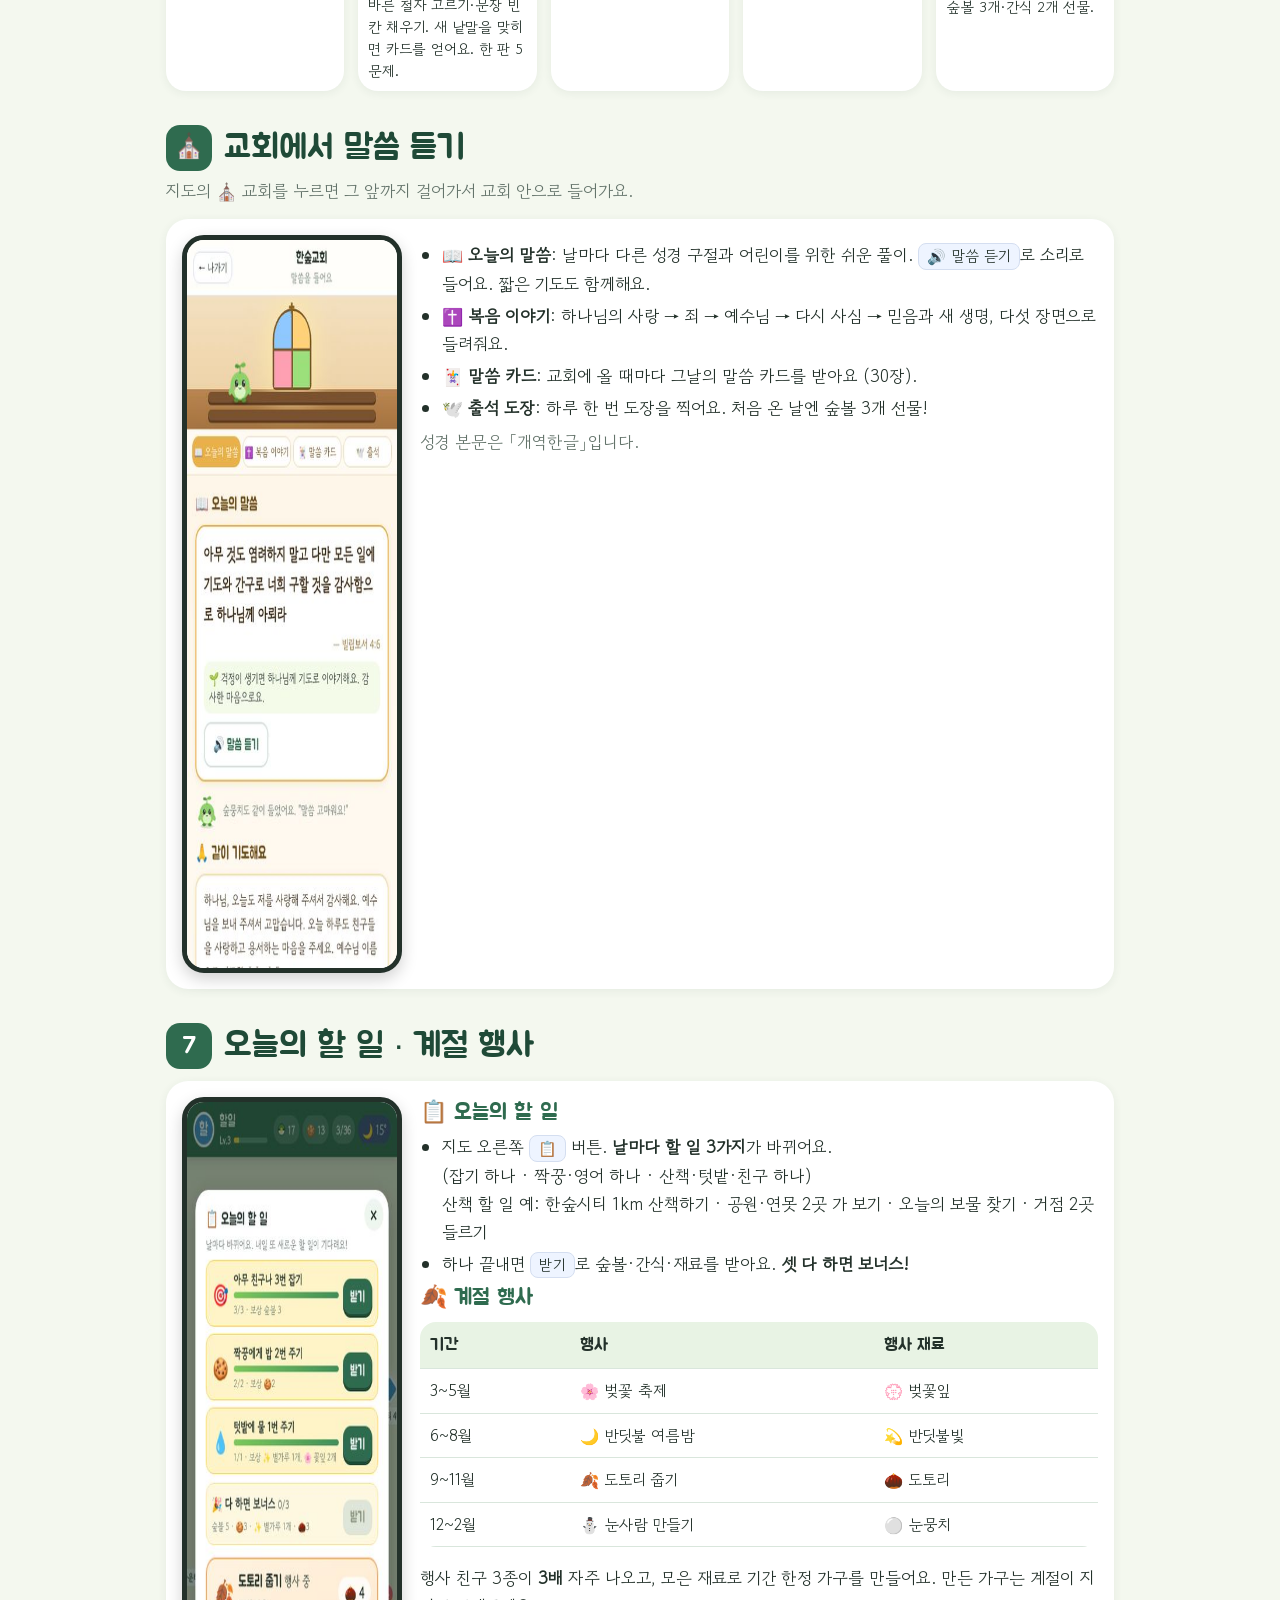
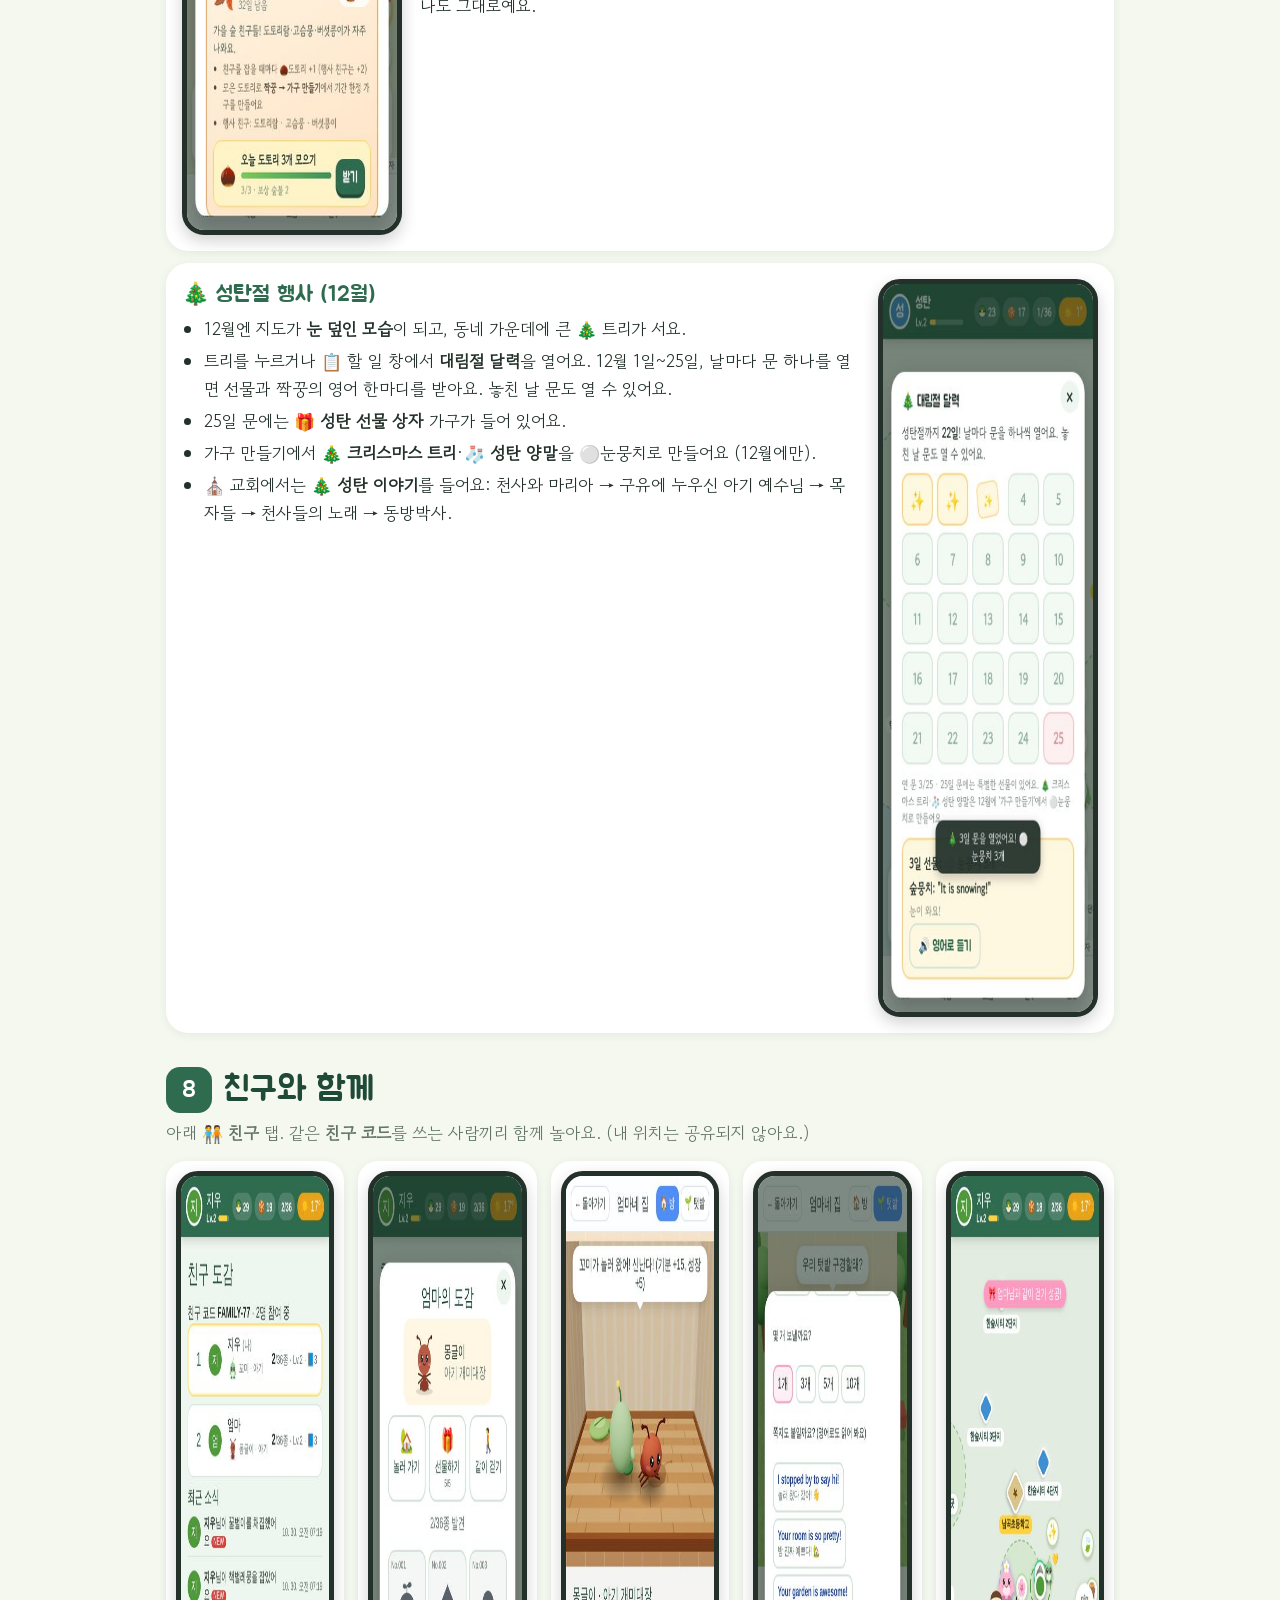
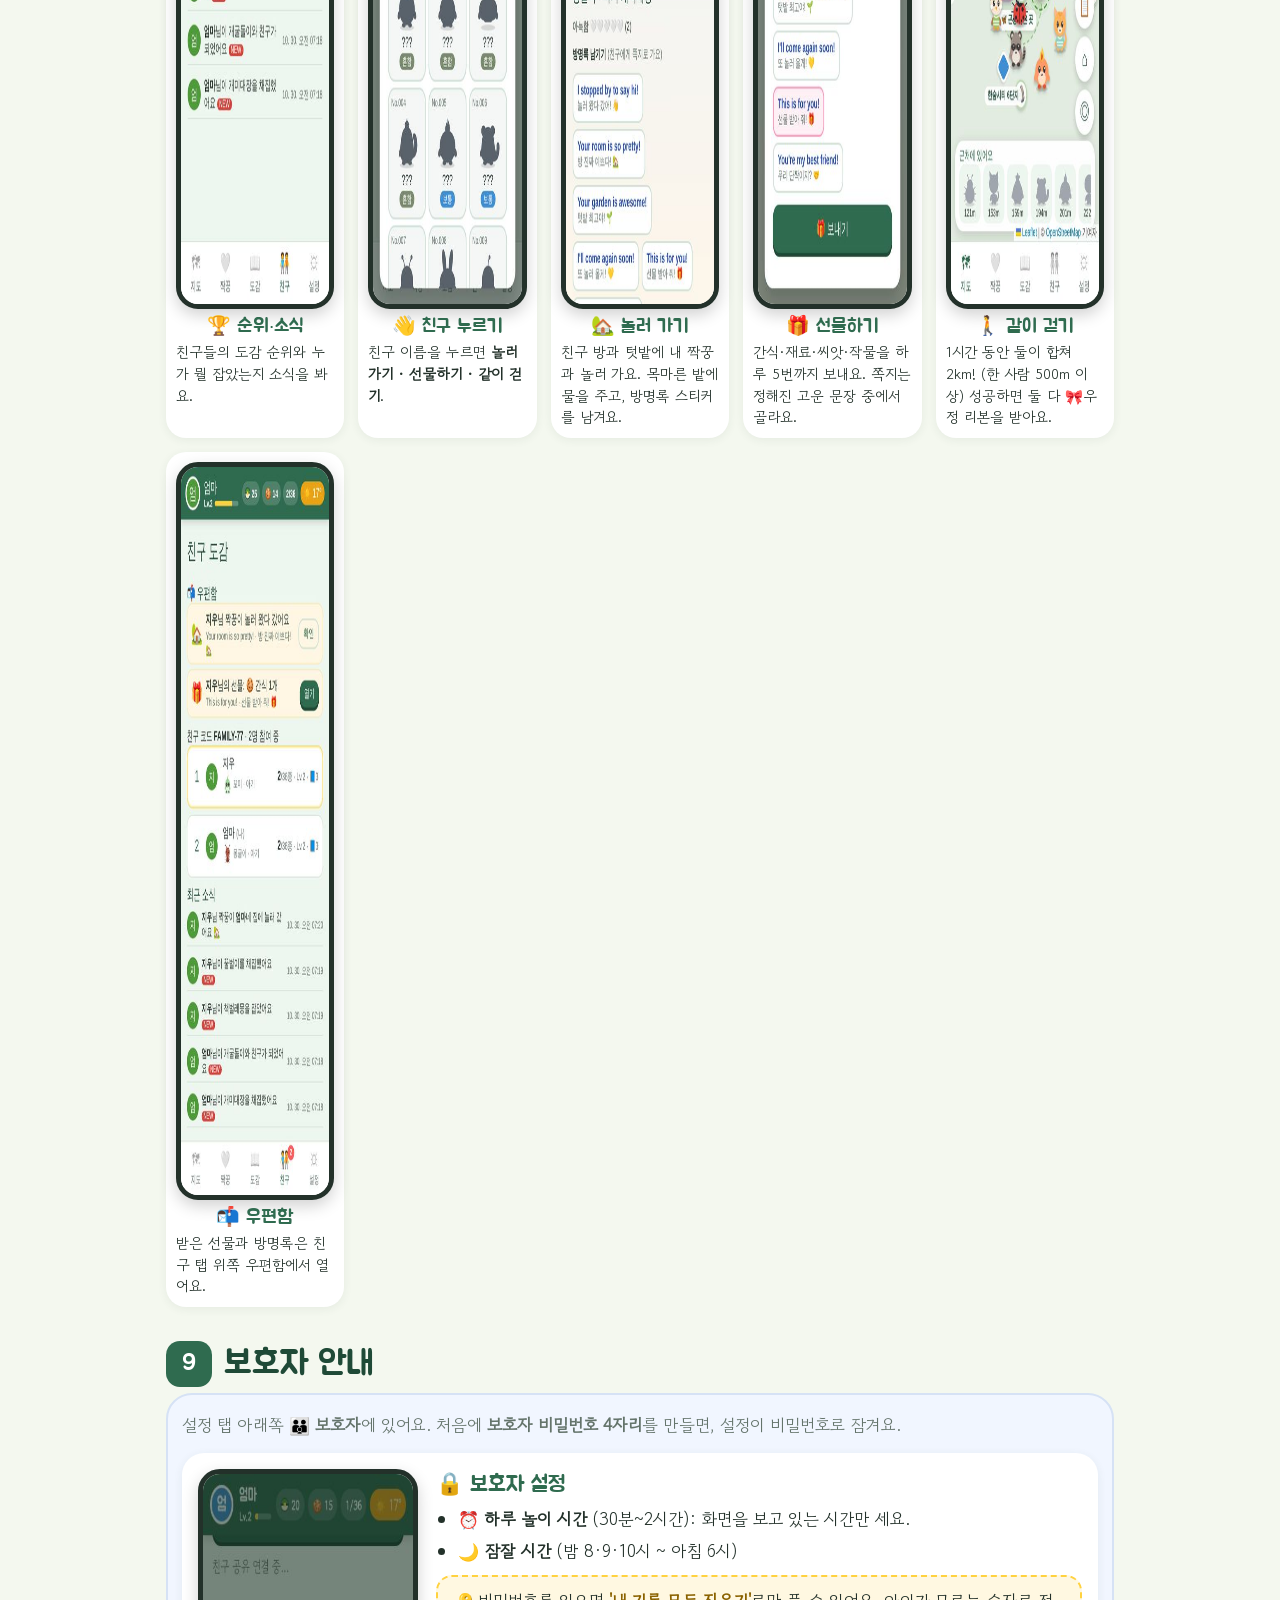
==== commit bd2d8408: "영어 대화: 하루 속 순간 22장면 더 (식당·수업 시작 전·보건실 …) - english-more2.js: 먹을 때(식당에서 밥 먹기 전, 잘 먹겠습니다, 아이스크림 가게, 소풍" ====
--- a/manual.html
+++ b/manual.html
@@ -275,7 +275,7 @@
         <li>짝꿍이 <b>영어로 말하고</b>(소리), <b>영어 자막과 한글 뜻</b>이 함께 나와요.</li>
         <li>대답은 세 가지로 할 수 있어요: <b>선택지 누르기</b> · <b>직접 쓰기</b> · <b>🎤 말하기</b></li>
         <li>위쪽 버튼: 🔊 소리 켜기/끄기 · 🐢 천천히 · <b>한글</b> 뜻 보기/숨기기</li>
-        <li>36가지 장면(좋은 아침, 학교 가는 길, 점심시간, 생일 파티, 마트, 동물원, 병원, 할머니와 영상통화…)을 집·학교·밖·마음으로 묶었어요. 같은 장면도 할 때마다 대화가 조금씩 달라져요. 하루 3번까지 짝꿍이 쑥쑥 자라요.</li>
+        <li>58가지 장면(좋은 아침, 수업 시작 전, 식당에서 밥 먹기 전, 보건실, 엘리베이터에서 이웃 만나기, 마트, 동물원, 병원, 할머니와 영상통화…)을 집·학교·먹을 때·밖·마음으로 묶었어요. 같은 장면도 할 때마다 대화가 조금씩 달라져요. 하루 3번까지 짝꿍이 쑥쑥 자라요.</li>
         <li>배운 표현은 <span class="key">📘 표현 노트</span>에 모여요.</li>
       </ul>
     </div>
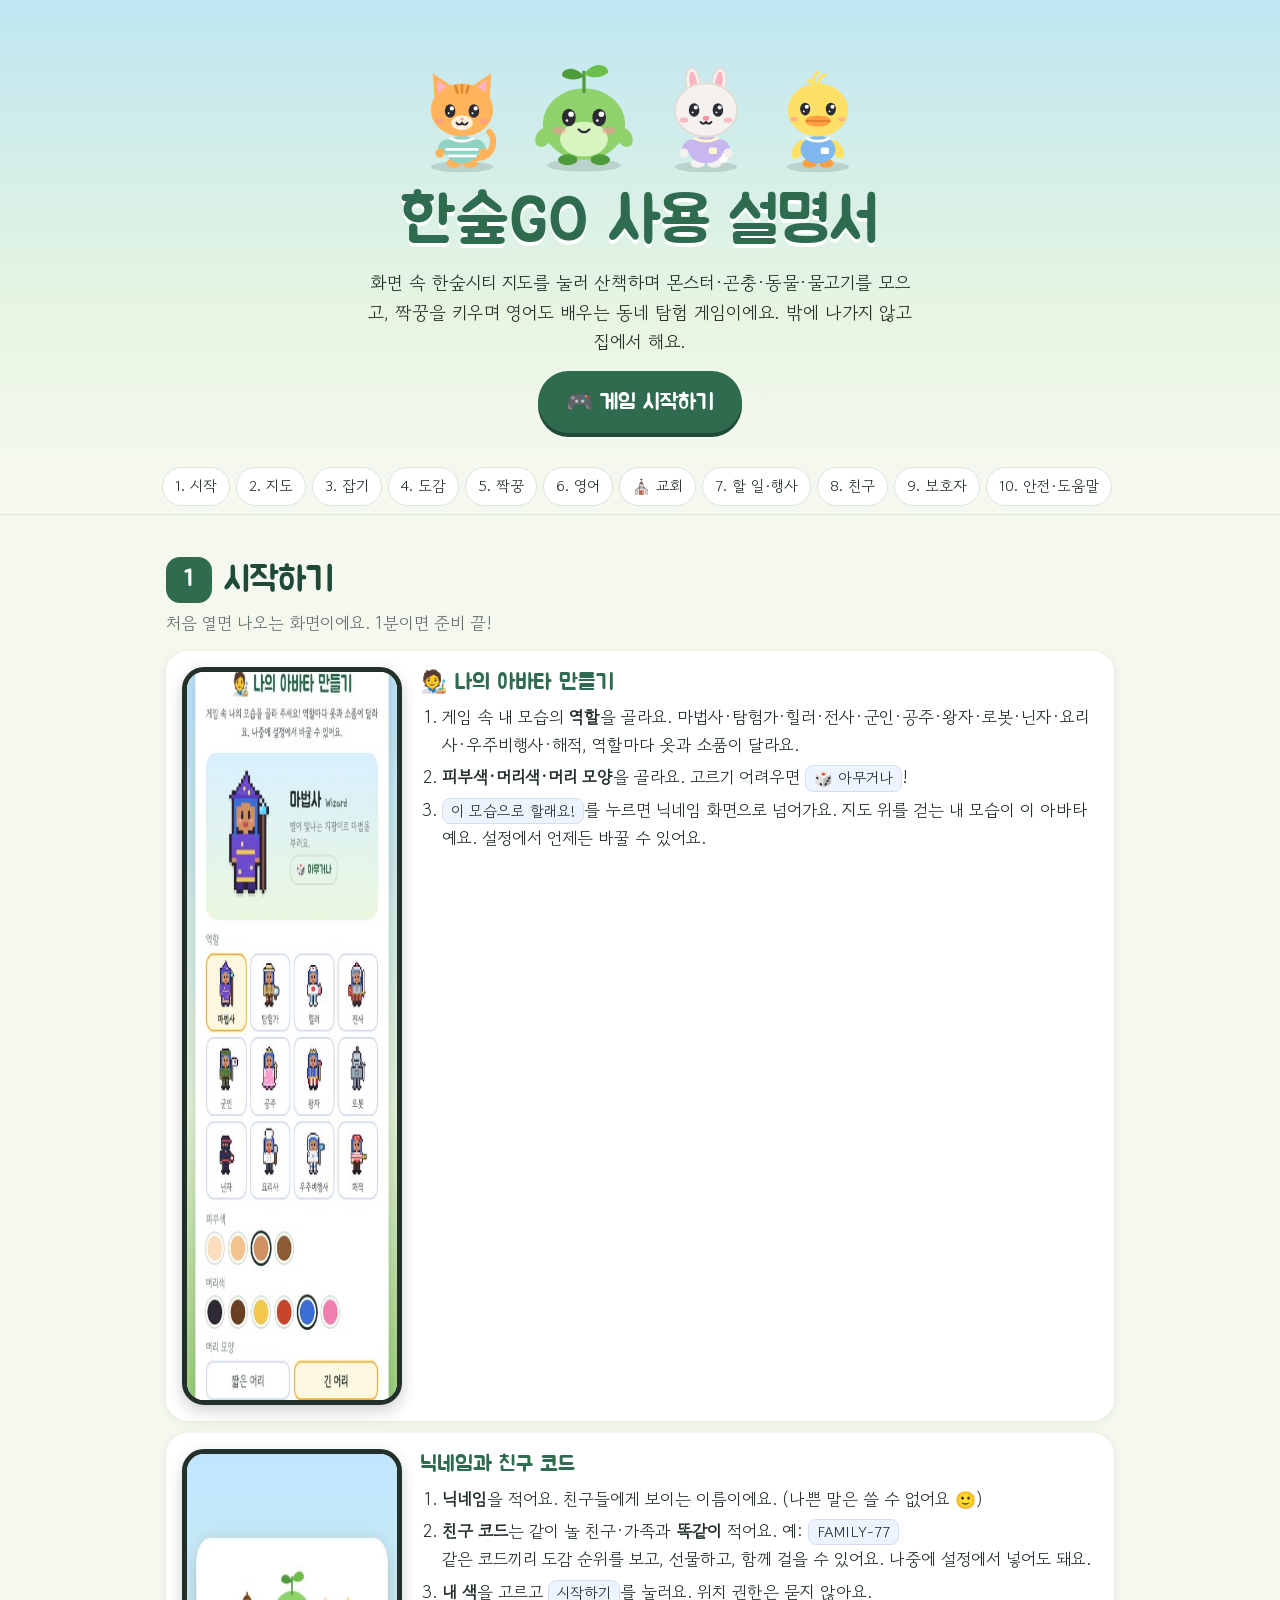
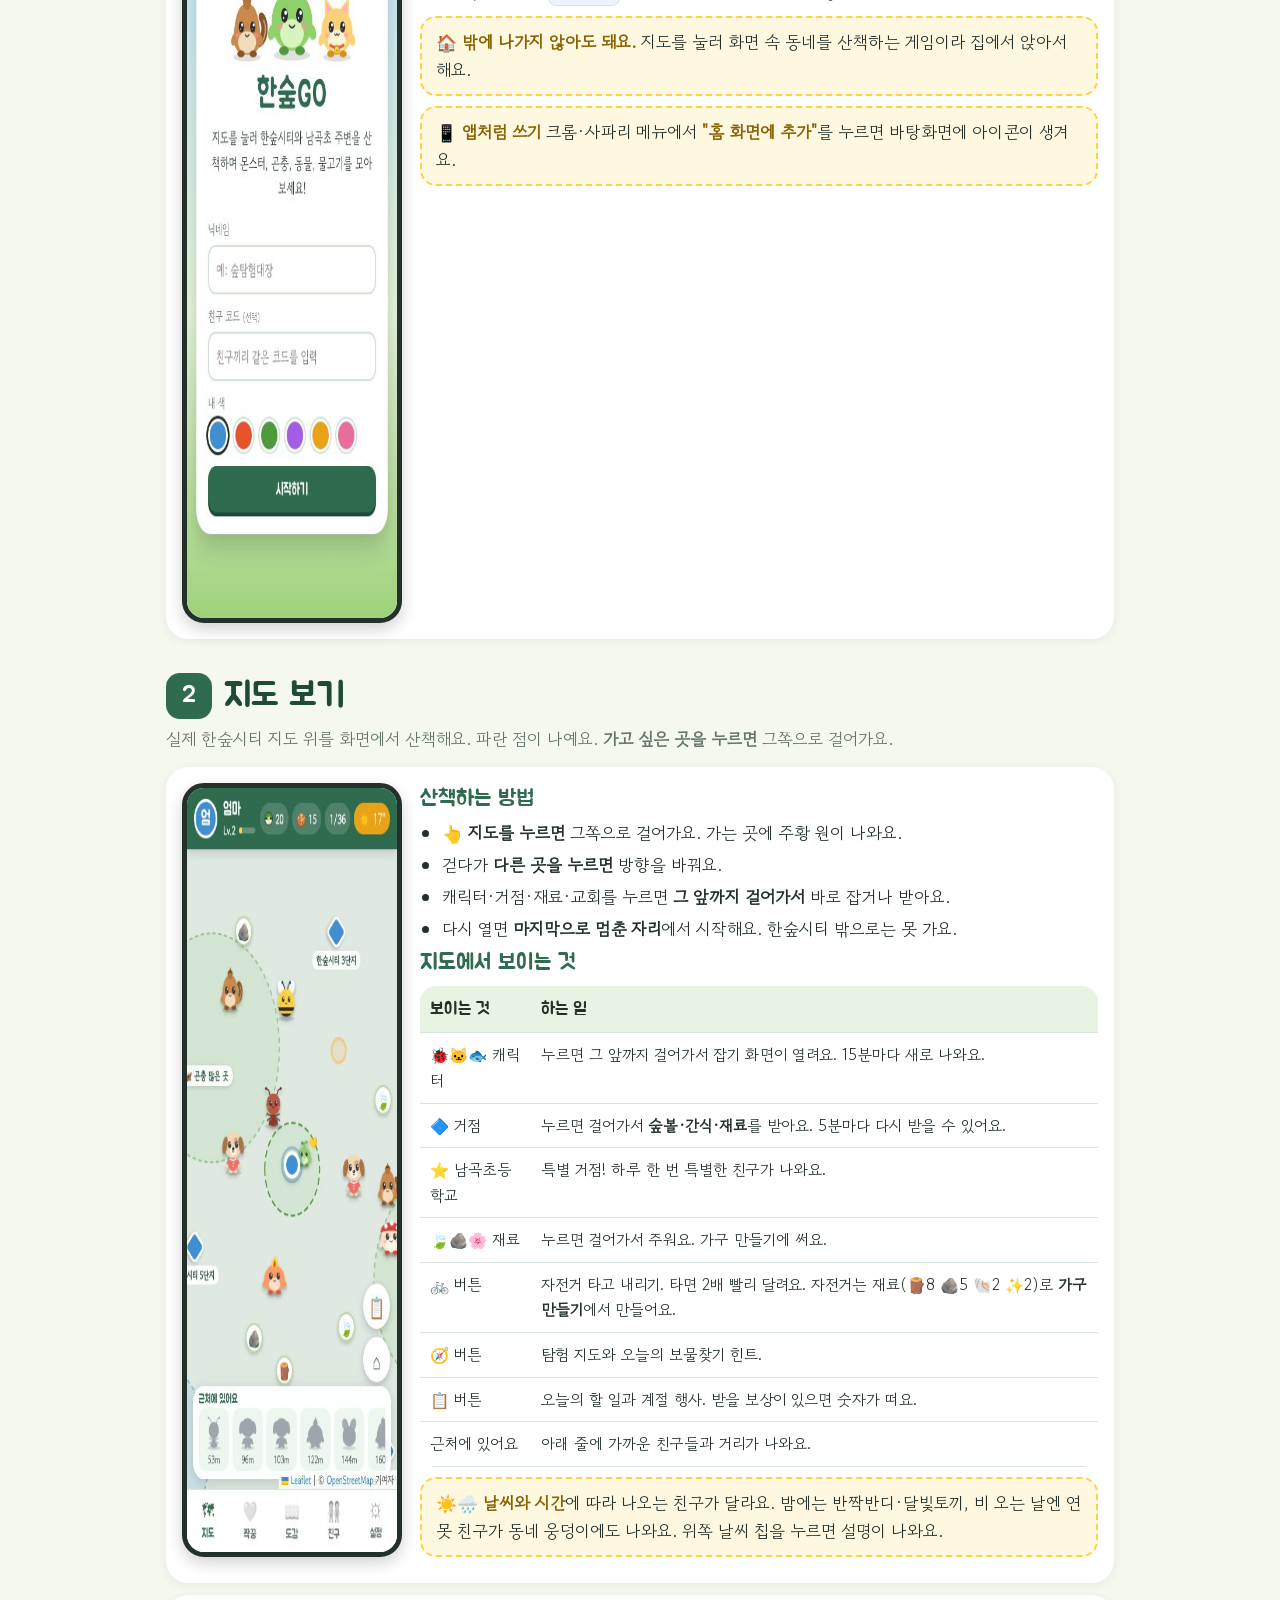
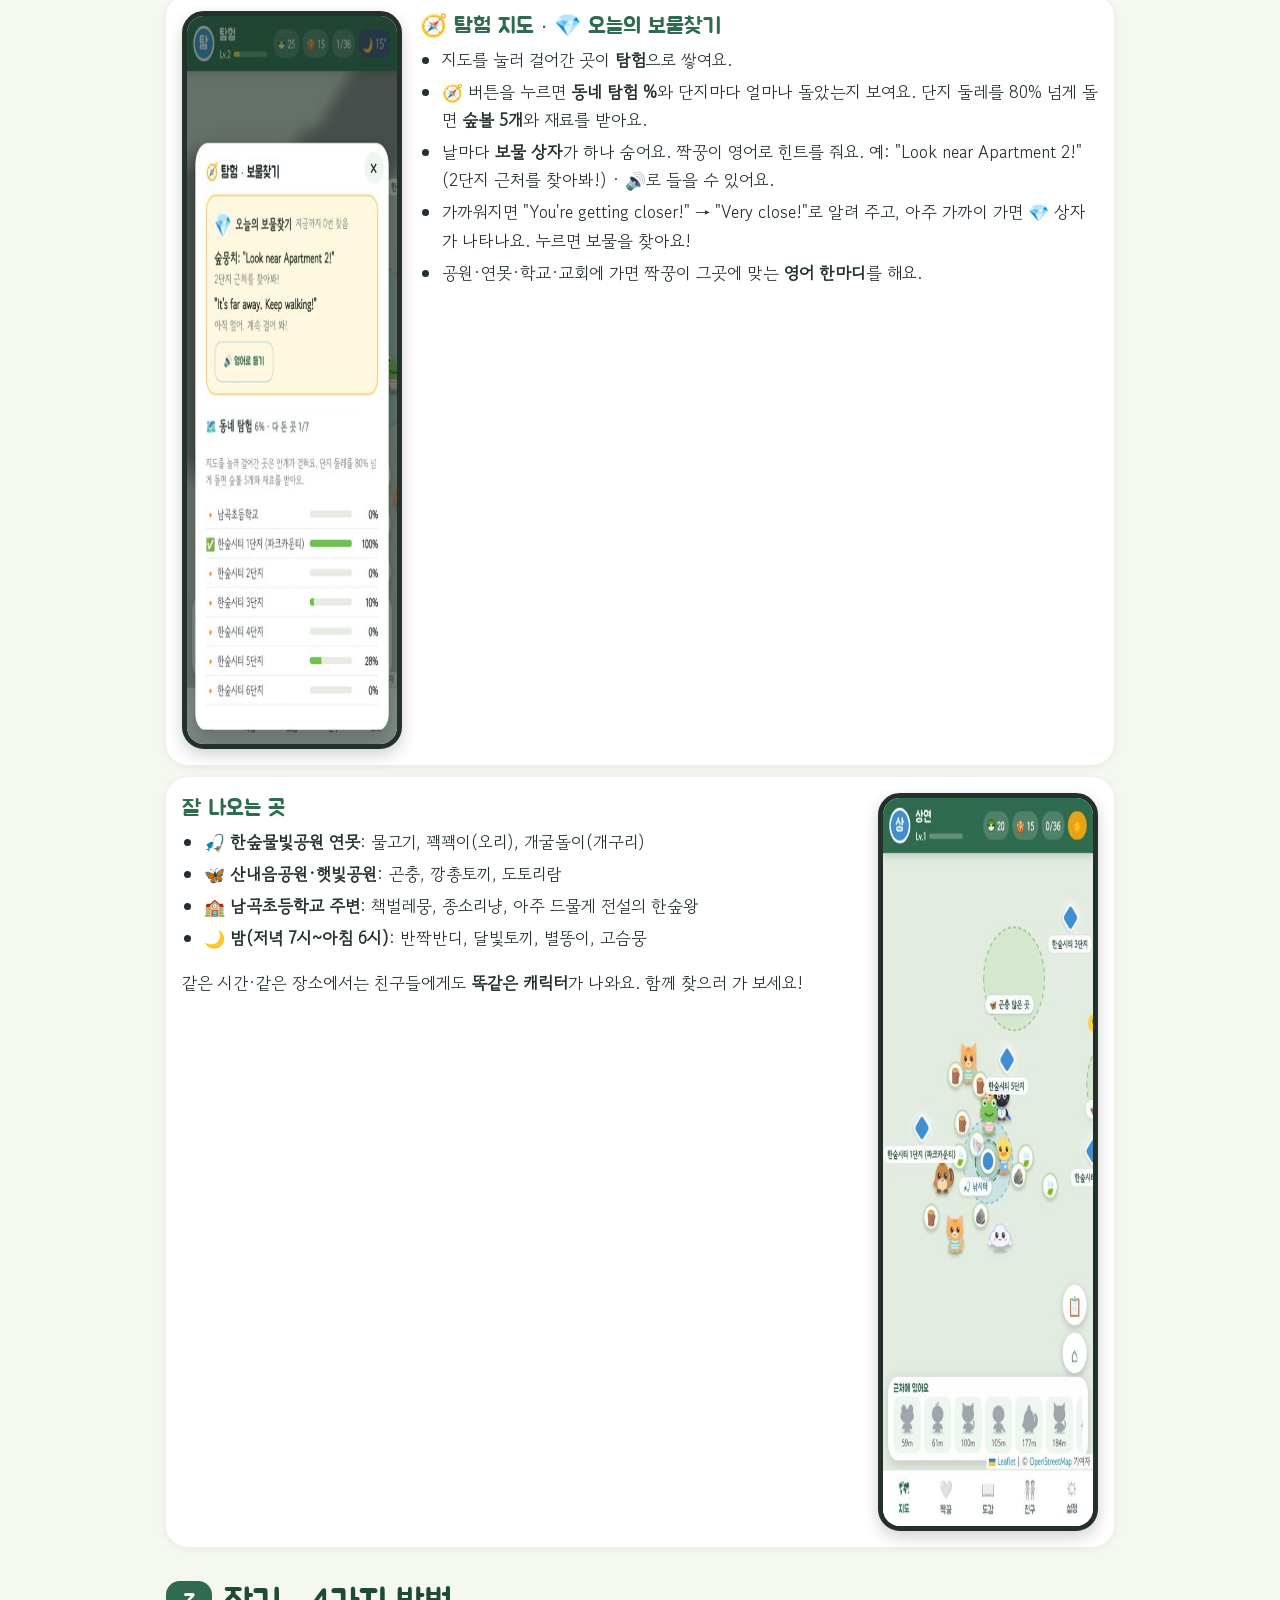
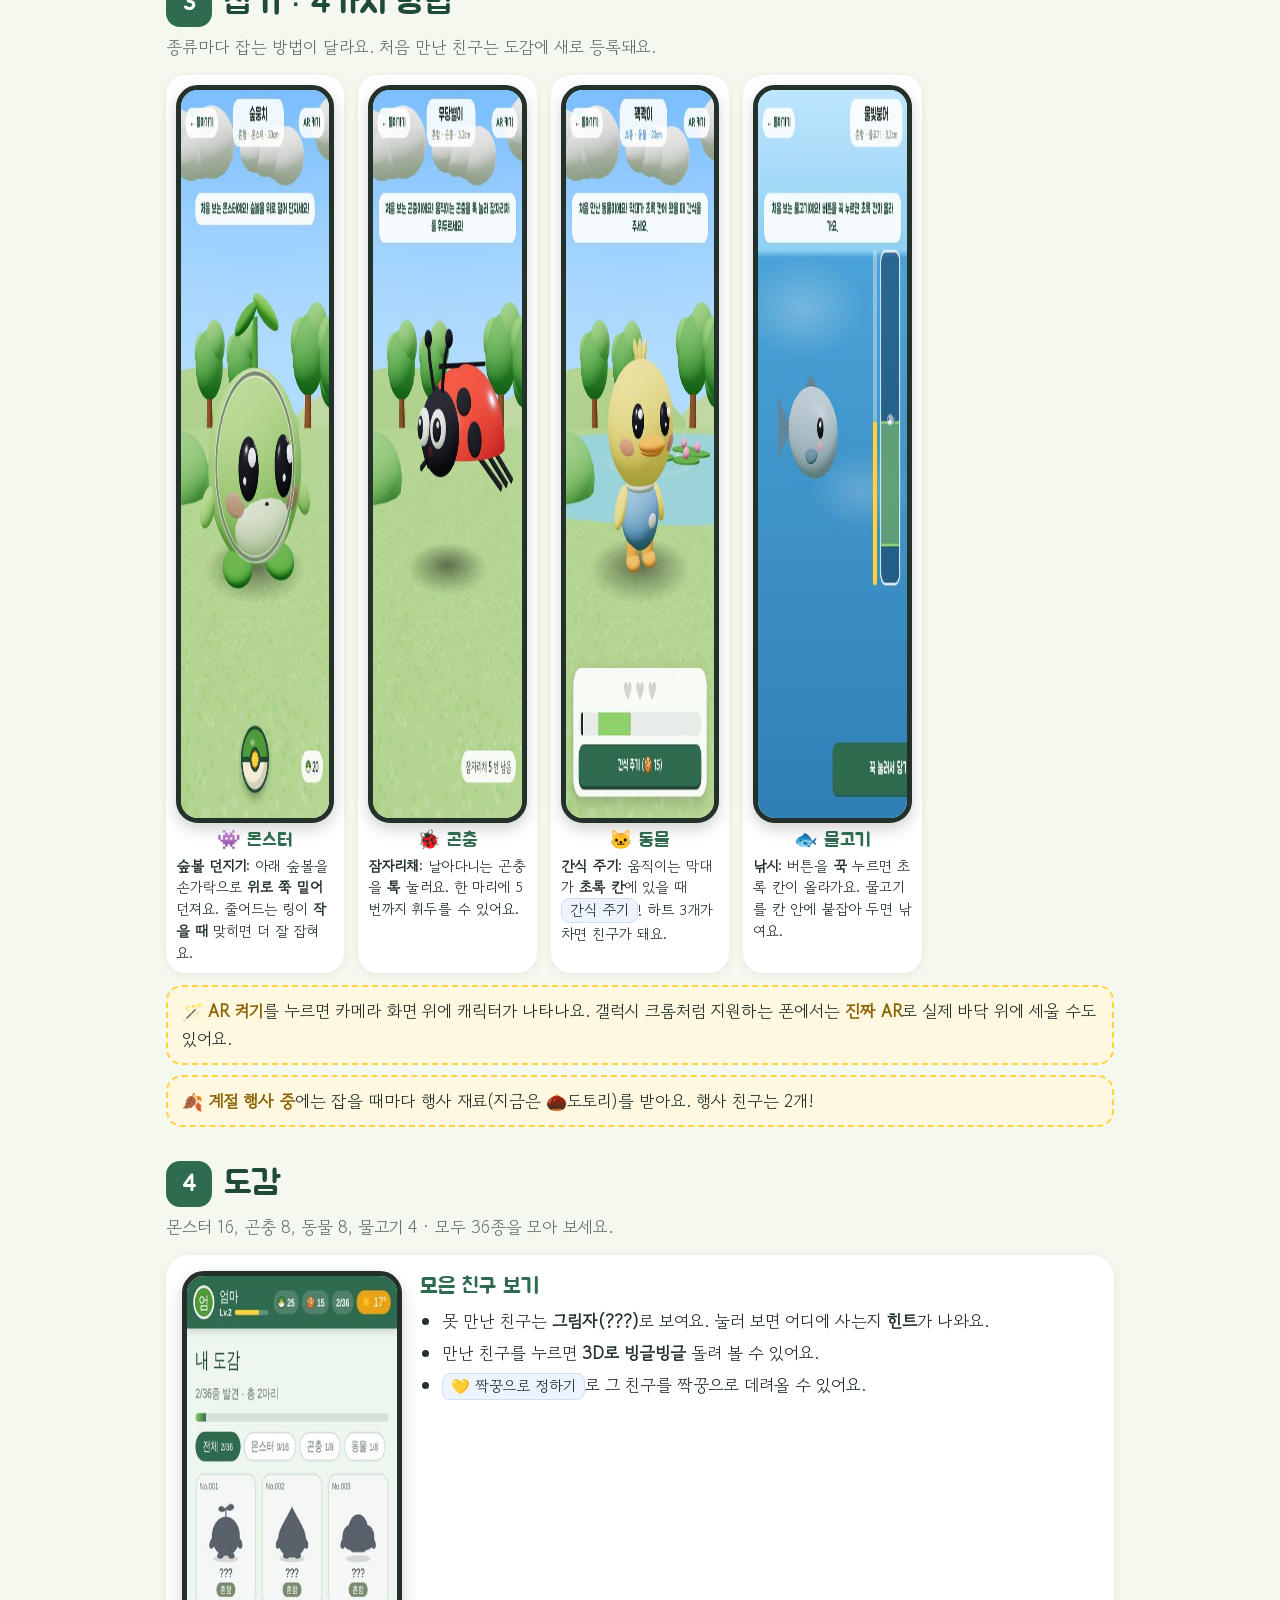
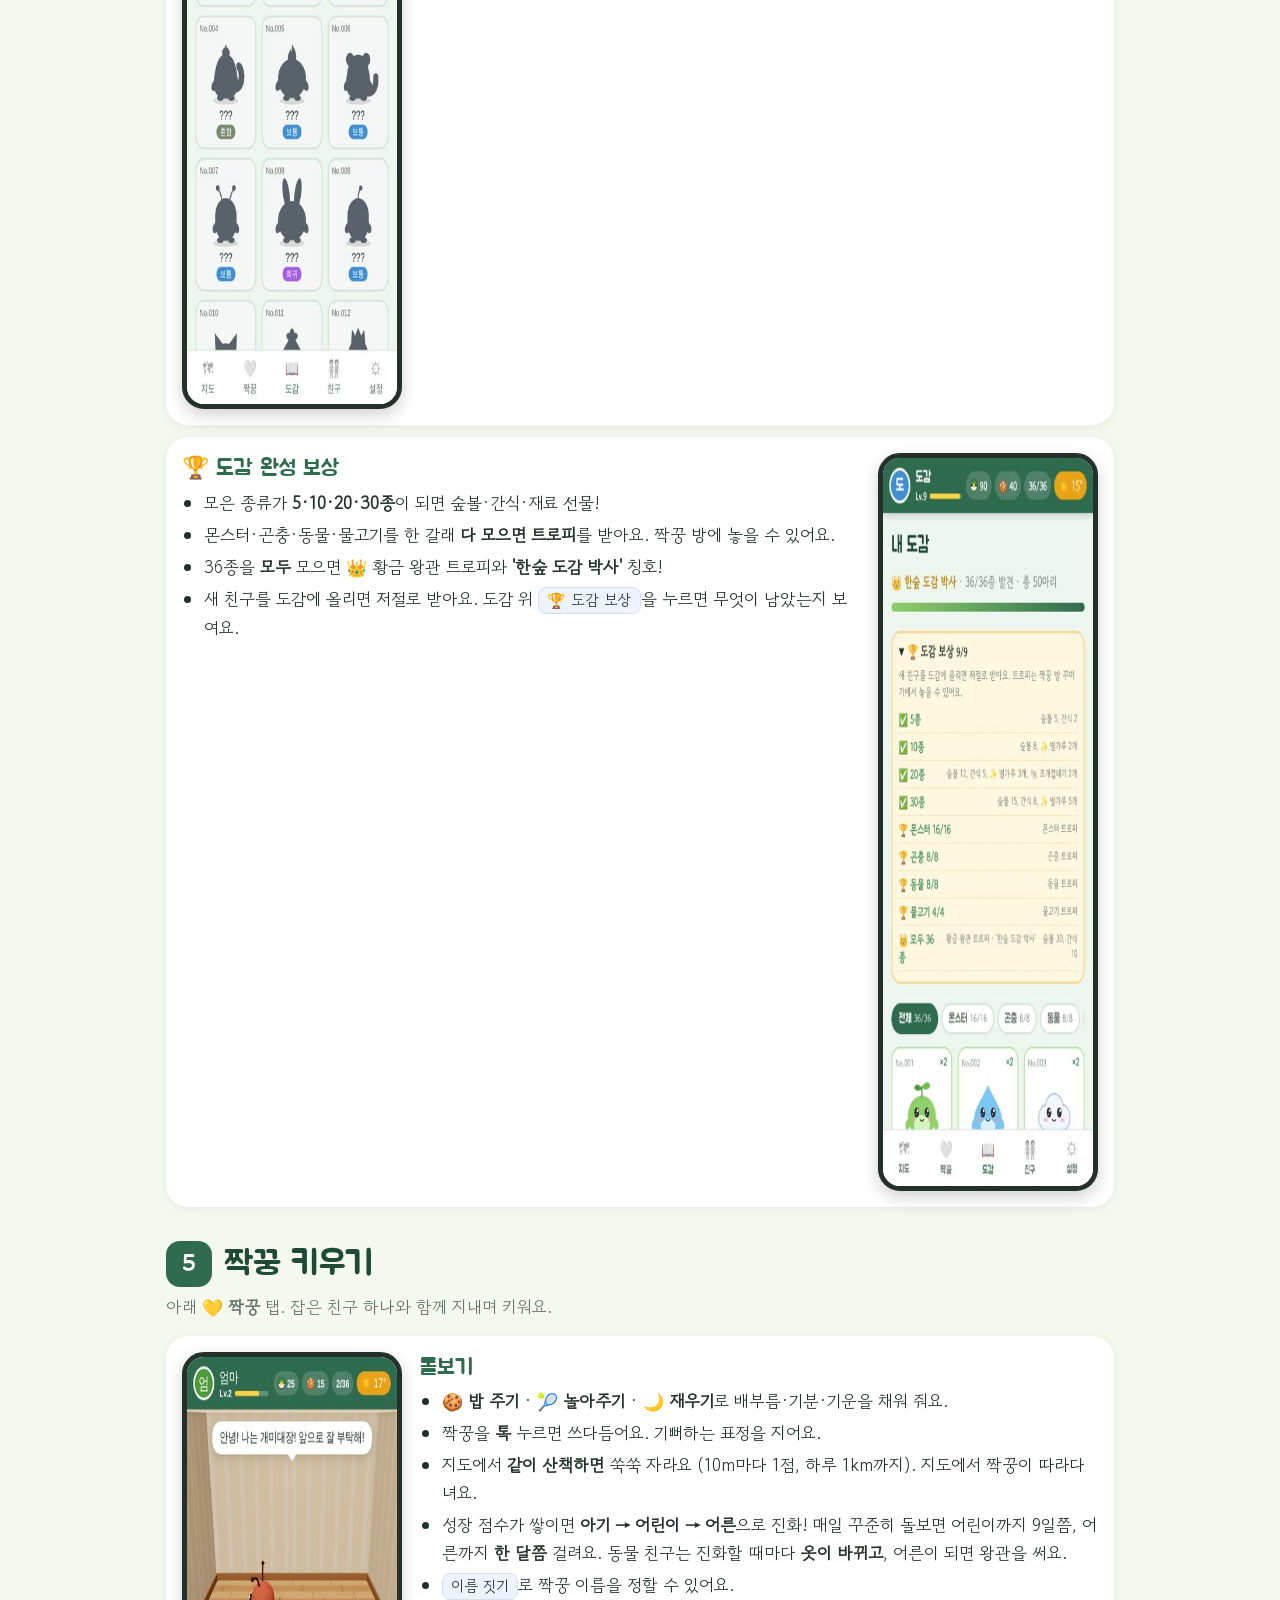
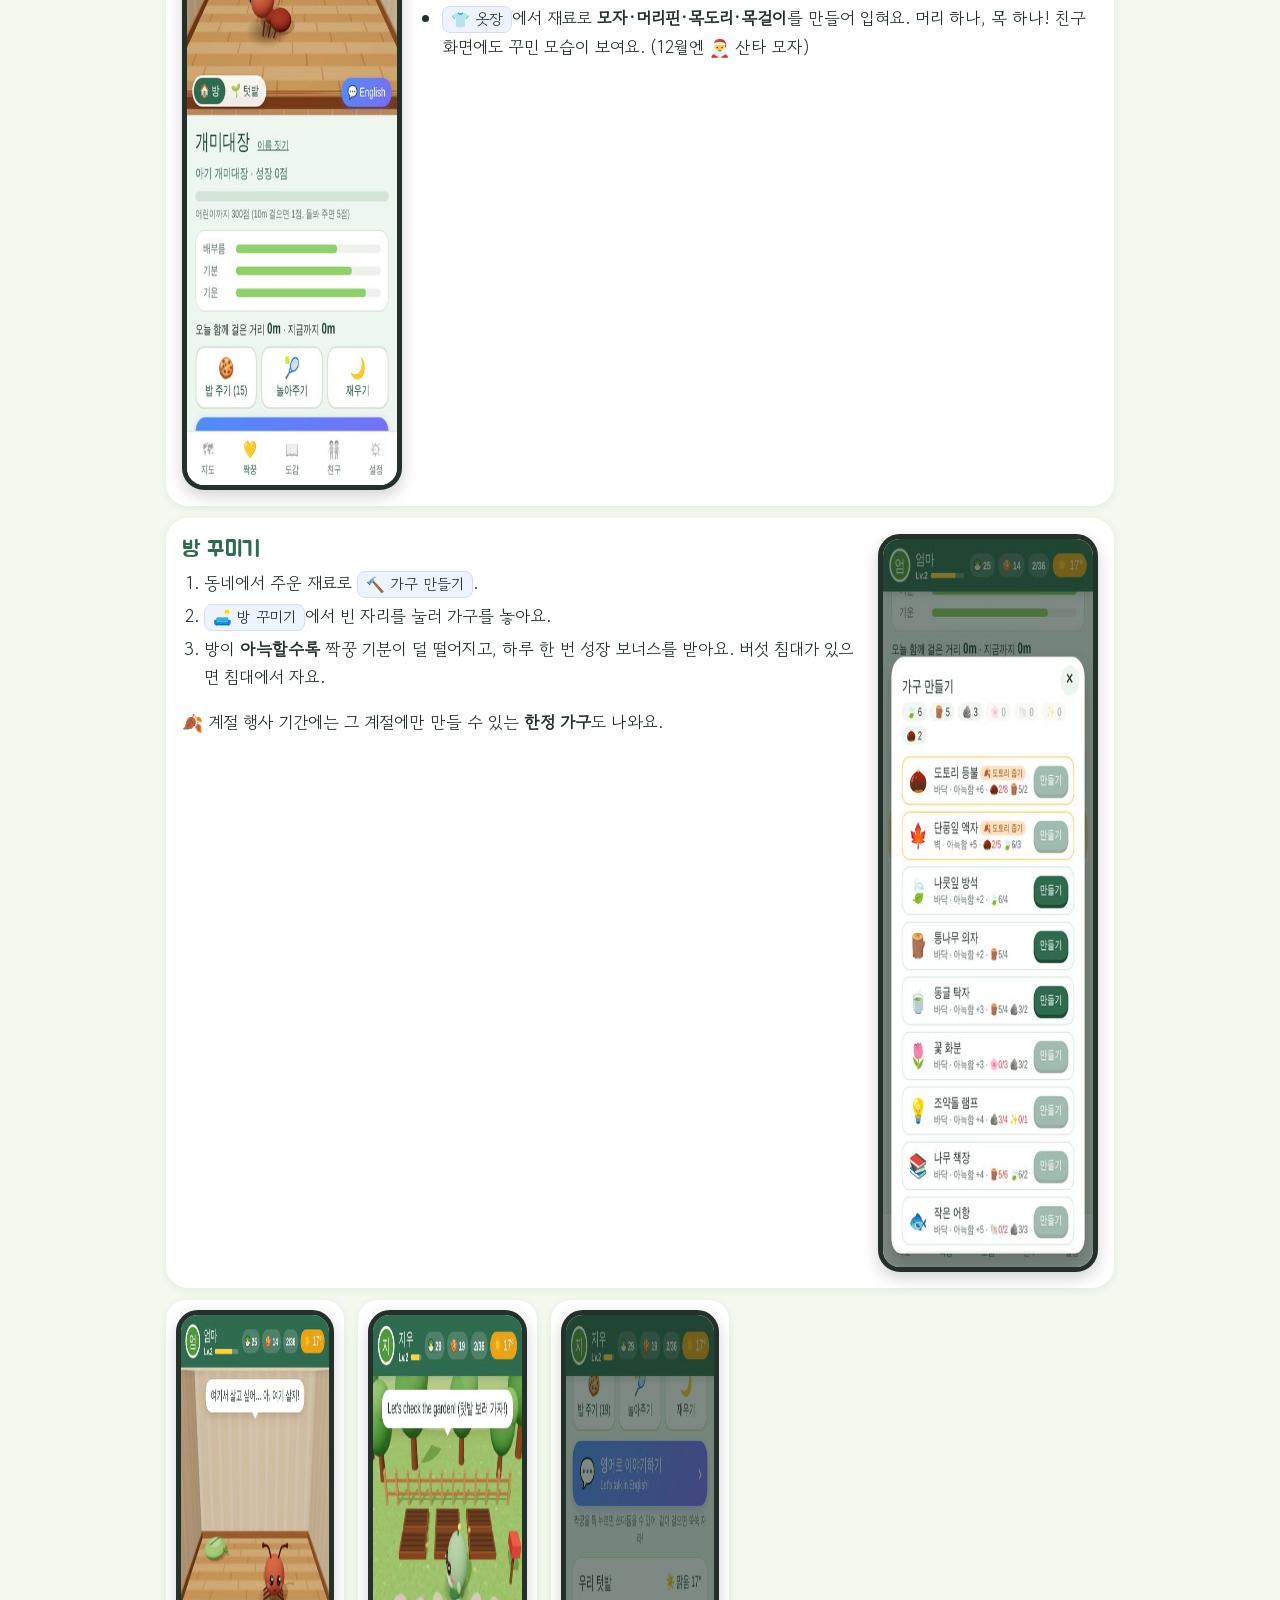
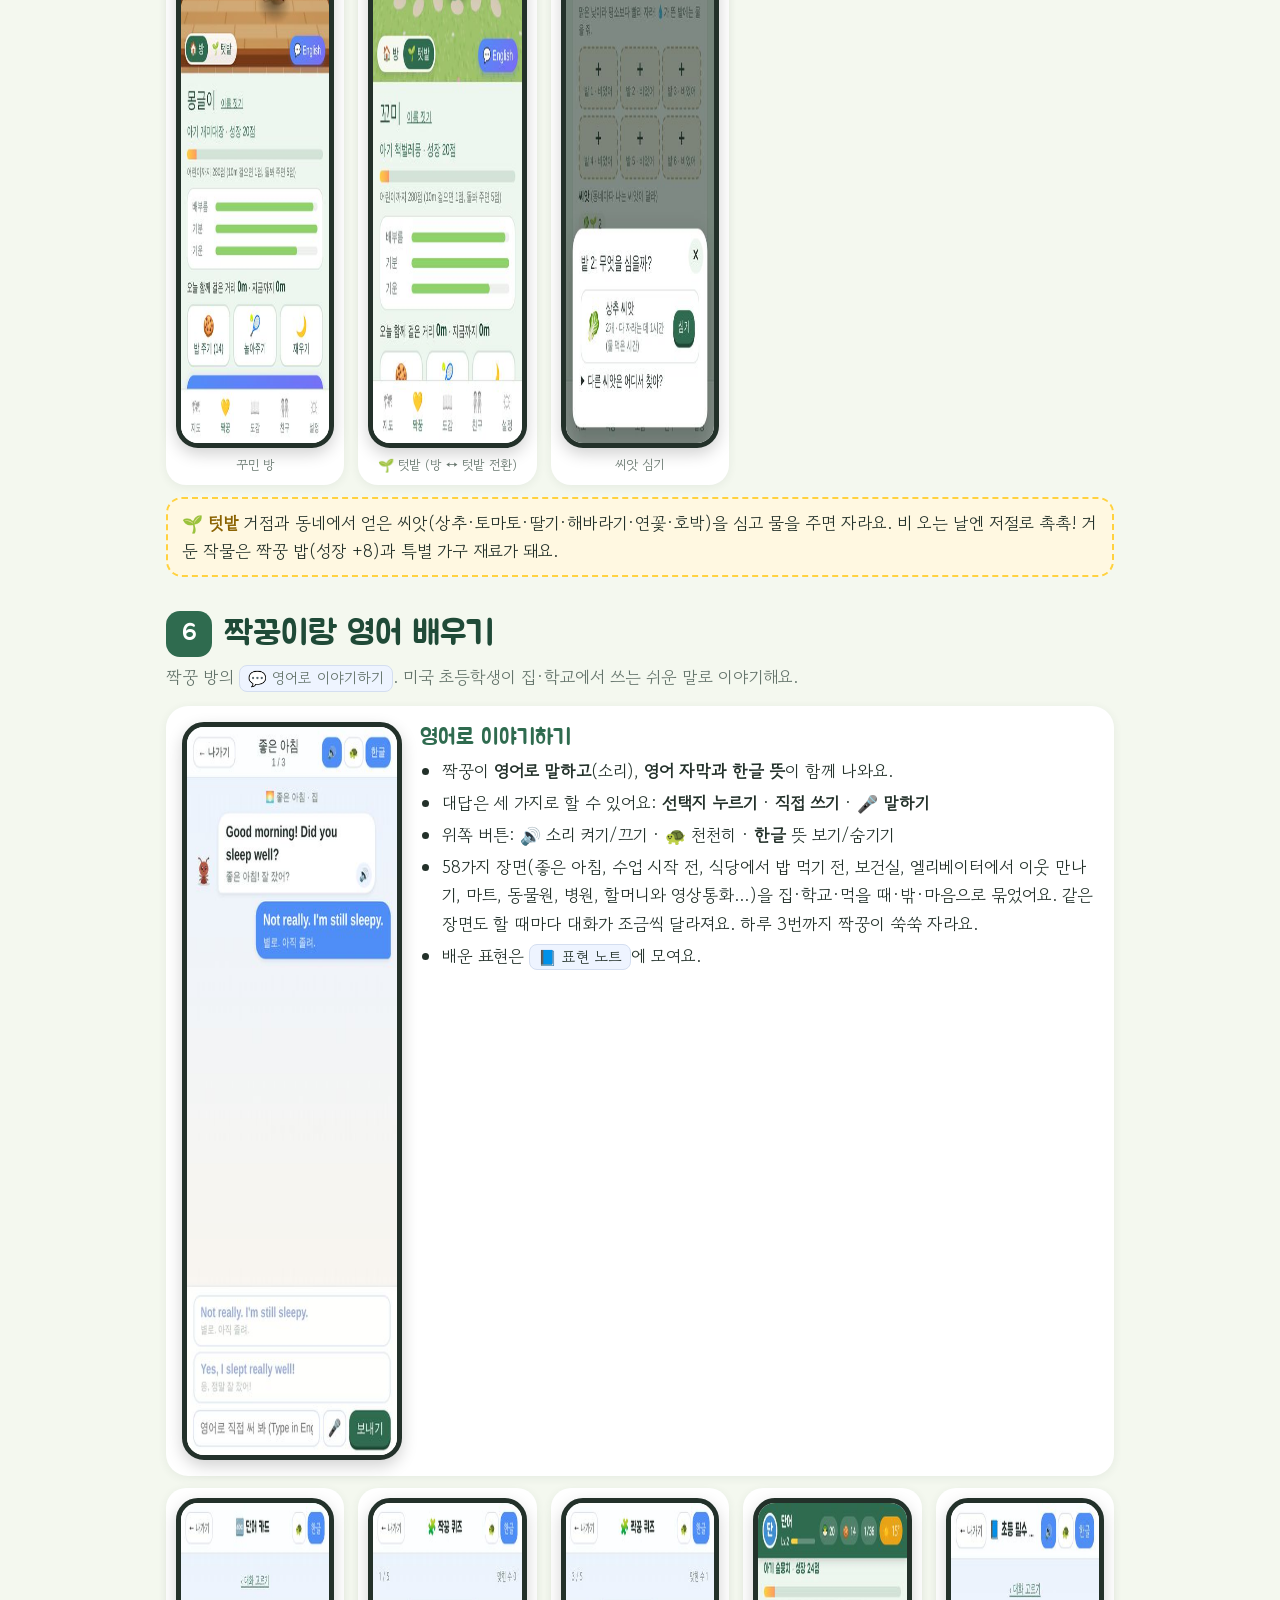
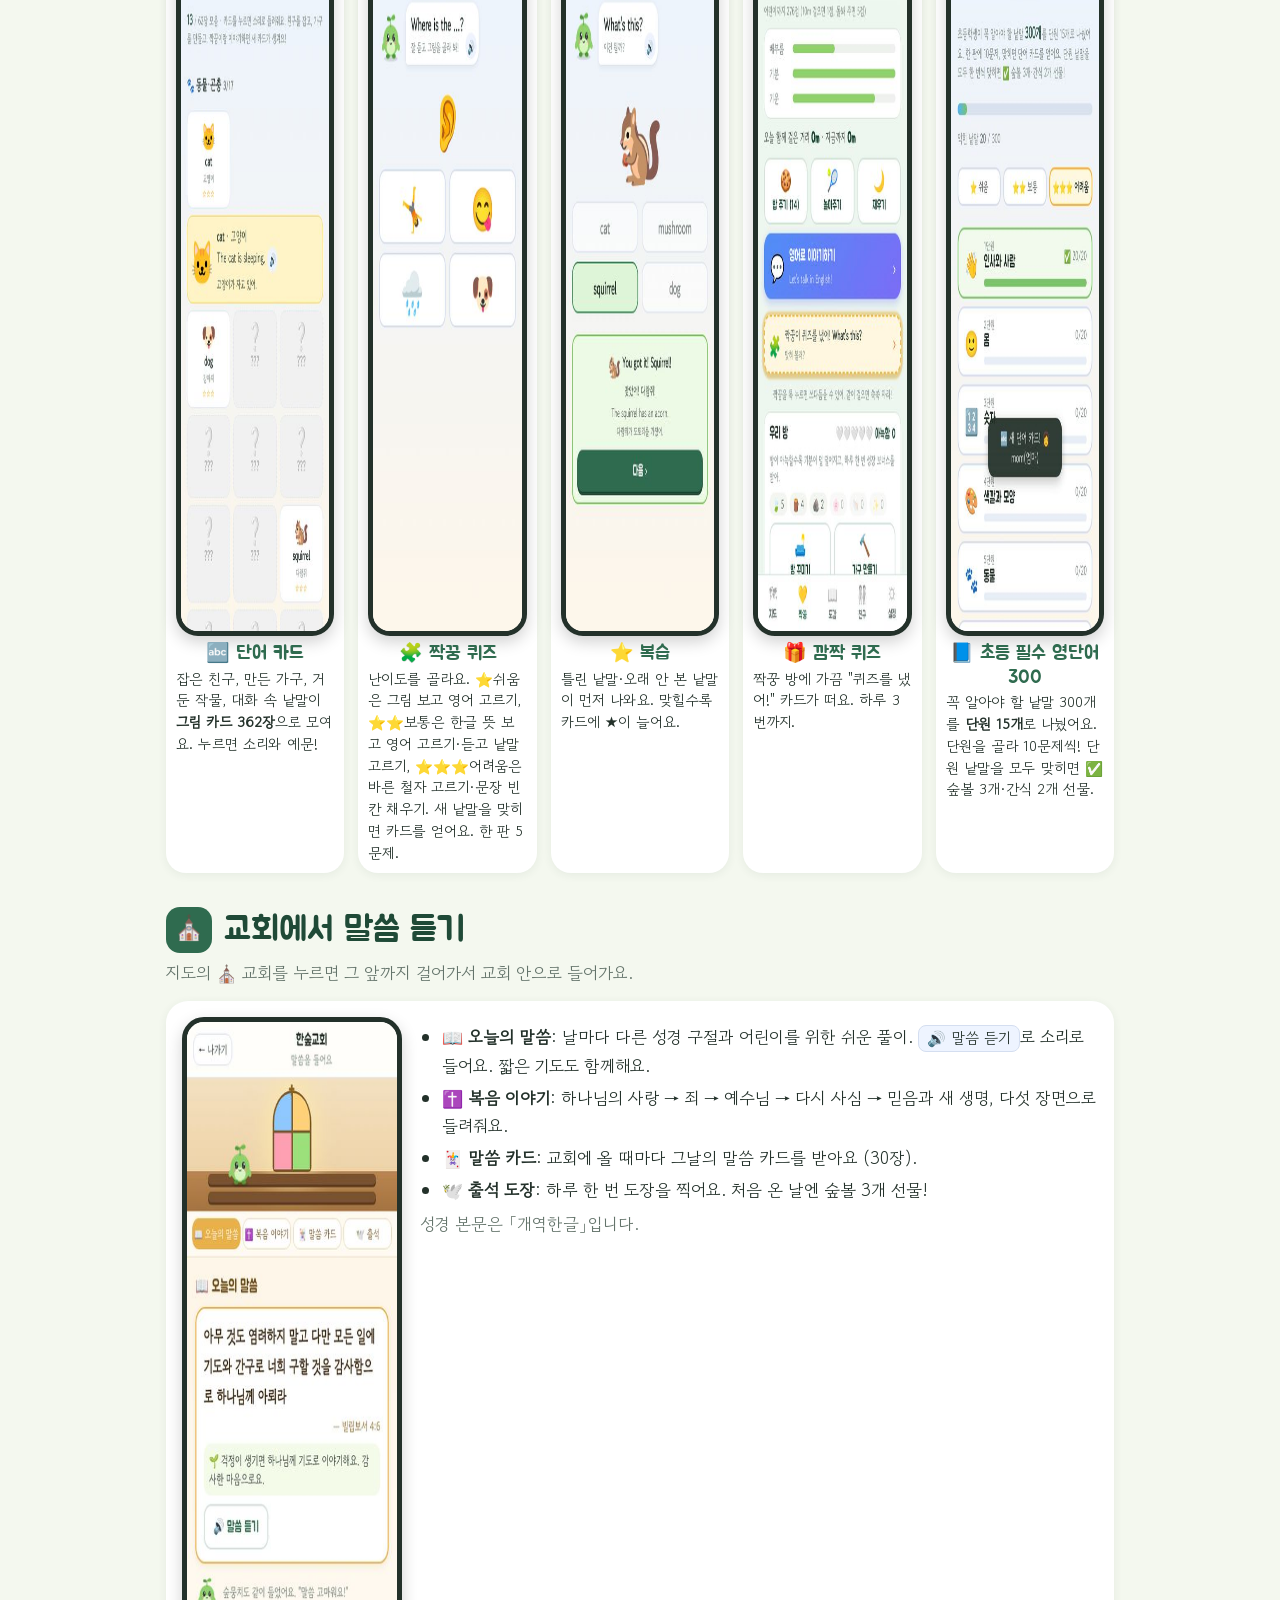
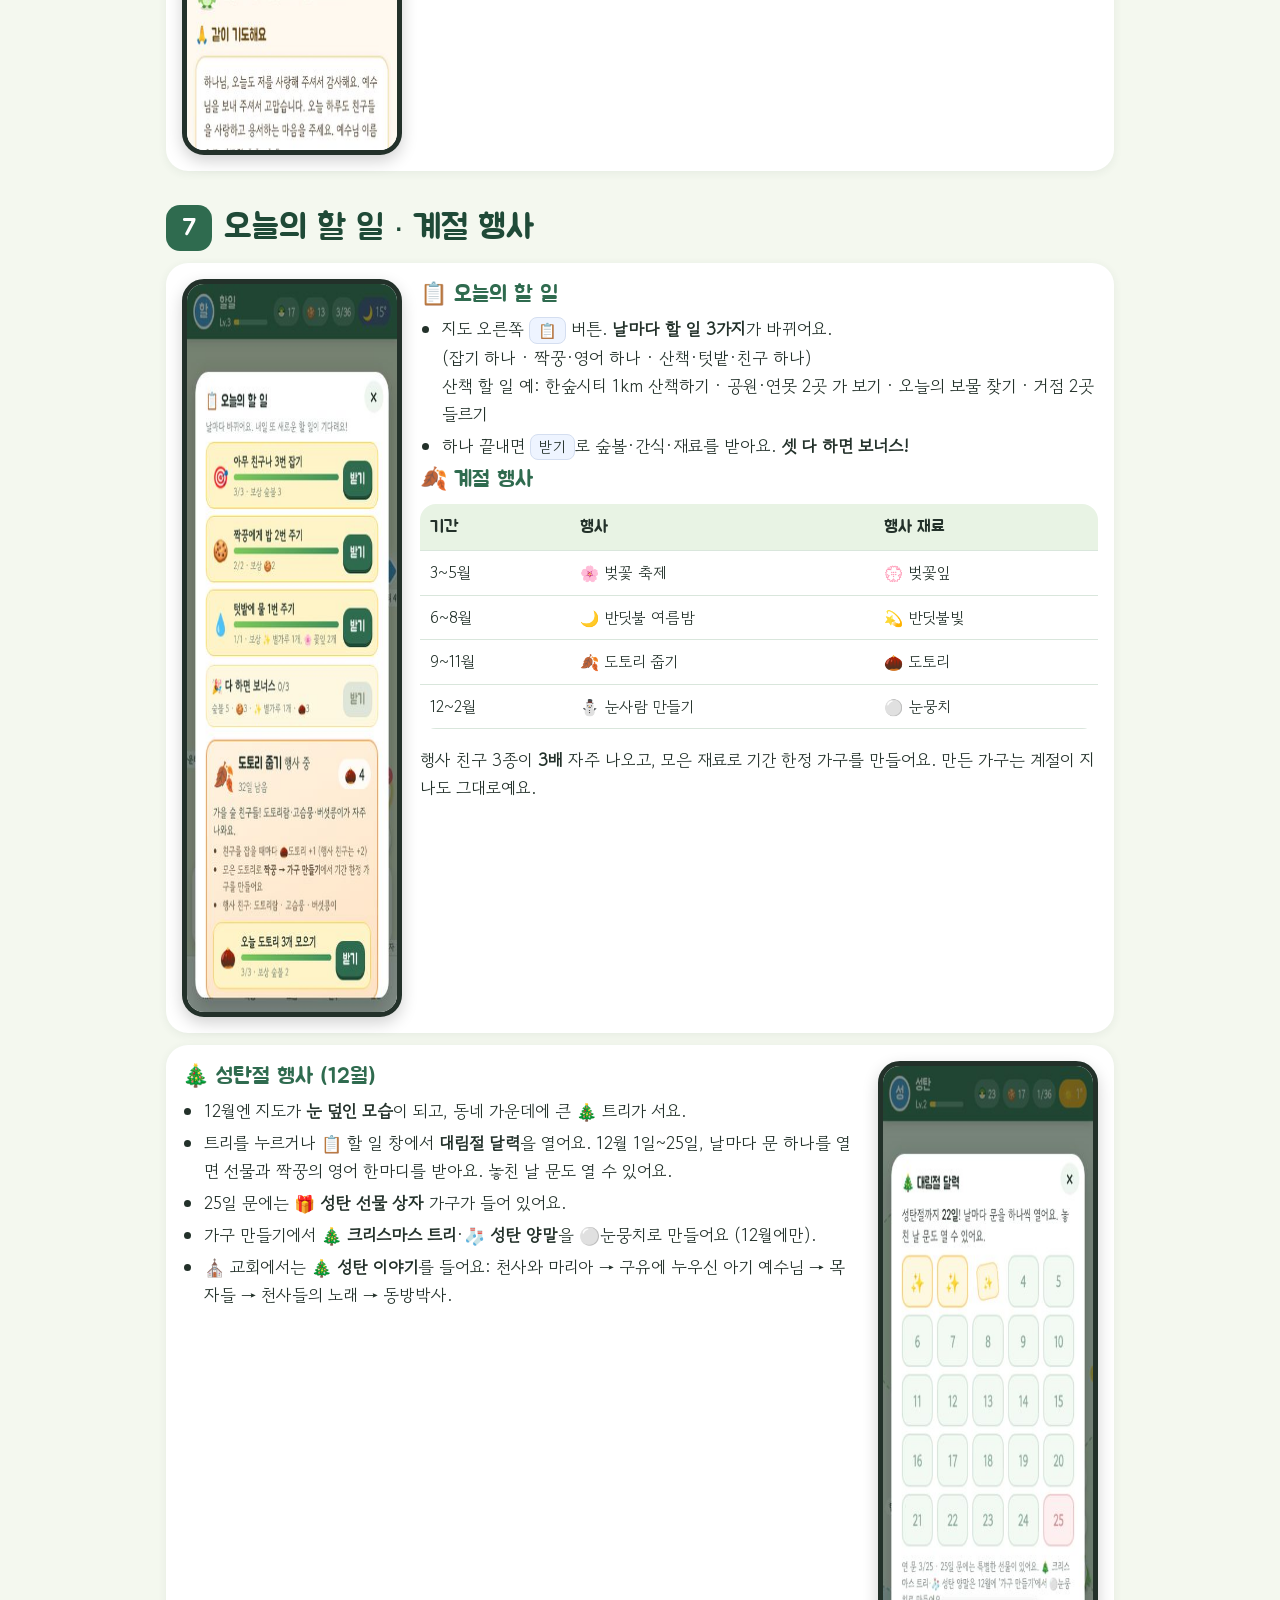
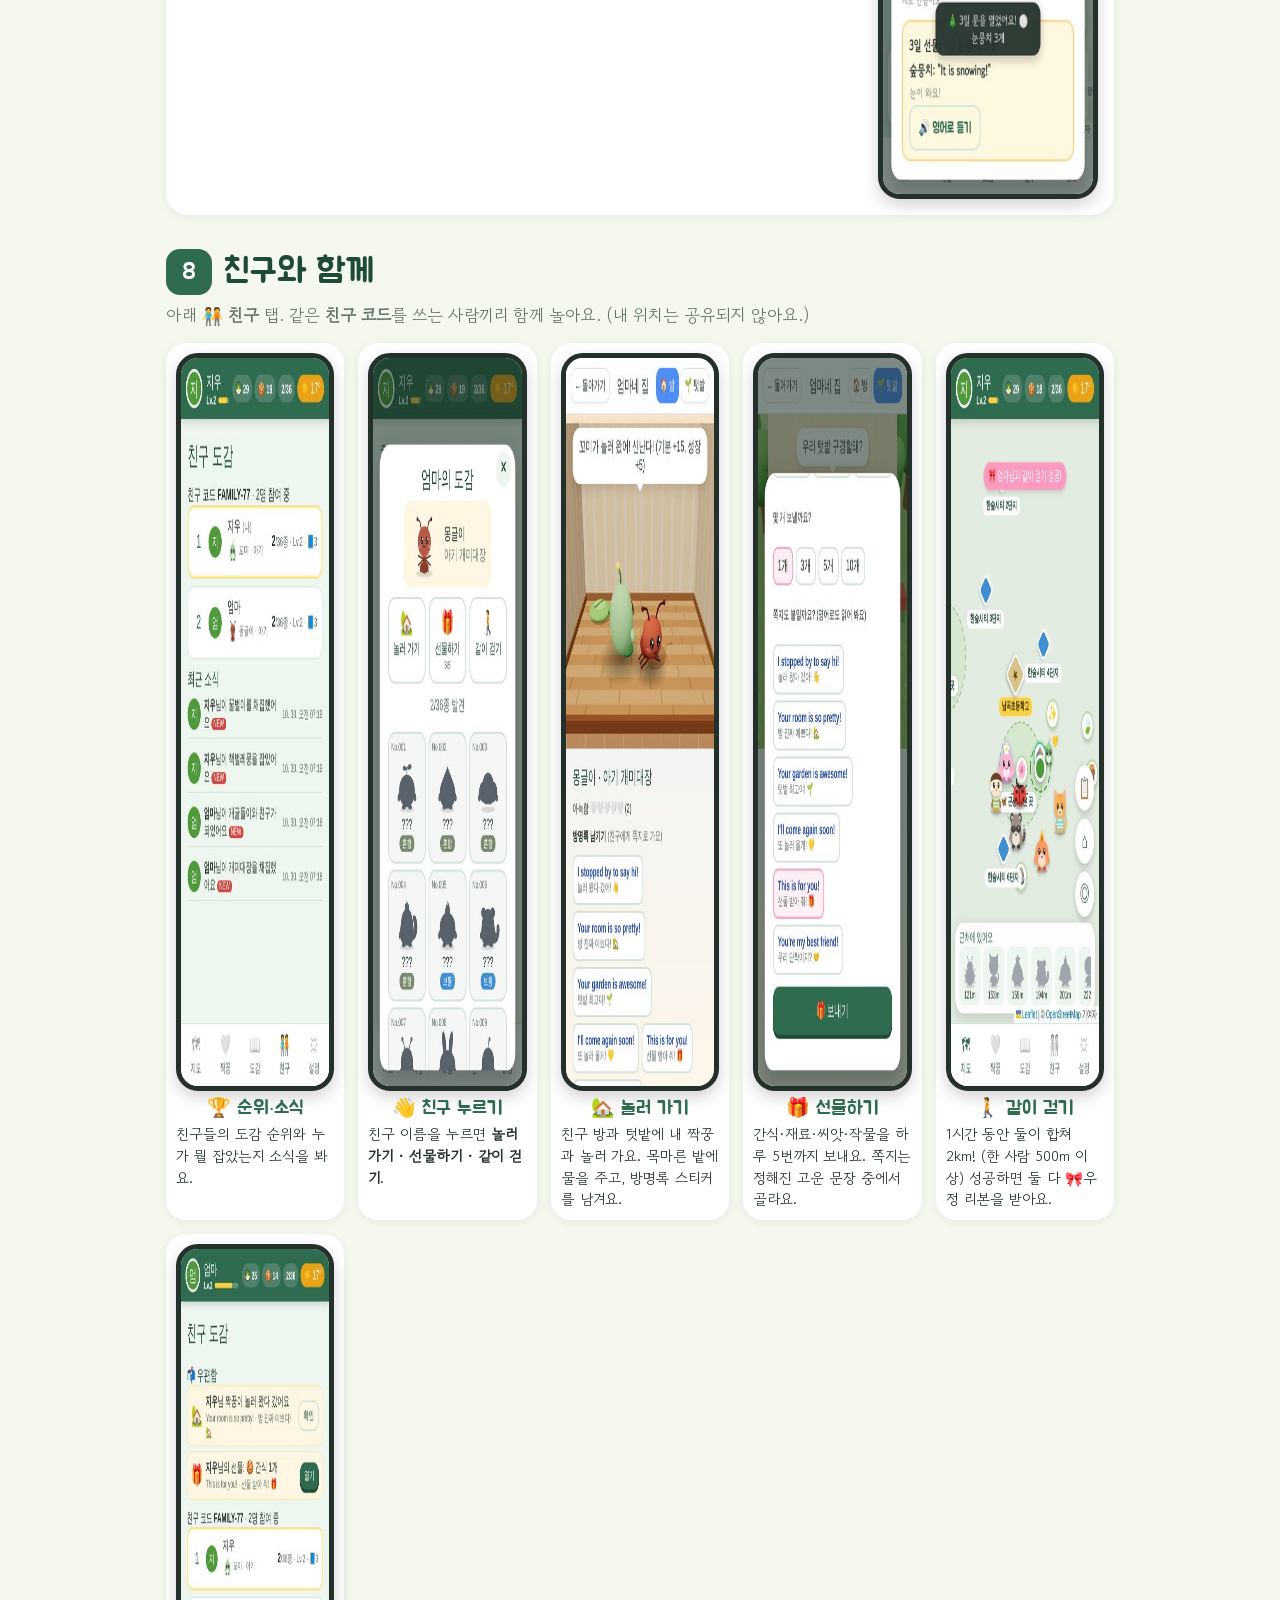
==== commit c40189a8: "나의 픽셀 아바타: 게임 시작 전 역할·모습 고르기 - avatar.js: 26×33 픽셀 전신 아바타, 역할 12가지(마법사·탐험가·힐러·전사·군인·공주·왕자·   로봇·닌자·요" ====
--- a/manual.html
+++ b/manual.html
@@ -107,6 +107,17 @@
   <div class="sec-h"><span class="no">1</span><h2>시작하기</h2></div>
   <p class="lead">처음 열면 나오는 화면이에요. 1분이면 준비 끝!</p>
   <div class="step">
+    <figure class="phone"><img src="manual/img/avatar.jpg" alt="나의 아바타 만들기: 역할 12가지와 피부색·머리색·머리 모양 고르기" loading="lazy" width="360" height="738"></figure>
+    <div>
+      <h3>🧑‍🎨 나의 아바타 만들기</h3>
+      <ol>
+        <li>게임 속 내 모습의 <b>역할</b>을 골라요. 마법사·탐험가·힐러·전사·군인·공주·왕자·로봇·닌자·요리사·우주비행사·해적, 역할마다 옷과 소품이 달라요.</li>
+        <li><b>피부색·머리색·머리 모양</b>을 골라요. 고르기 어려우면 <span class="key">🎲 아무거나</span>!</li>
+        <li><span class="key">이 모습으로 할래요!</span>를 누르면 닉네임 화면으로 넘어가요. 지도 위를 걷는 내 모습이 이 아바타예요. 설정에서 언제든 바꿀 수 있어요.</li>
+      </ol>
+    </div>
+  </div>
+  <div class="step">
     <figure class="phone"><img src="manual/img/start.jpg" alt="처음 시작 화면: 닉네임, 친구 코드, 내 색 고르기" loading="lazy" width="360" height="774"></figure>
     <div>
       <h3>닉네임과 친구 코드</h3>
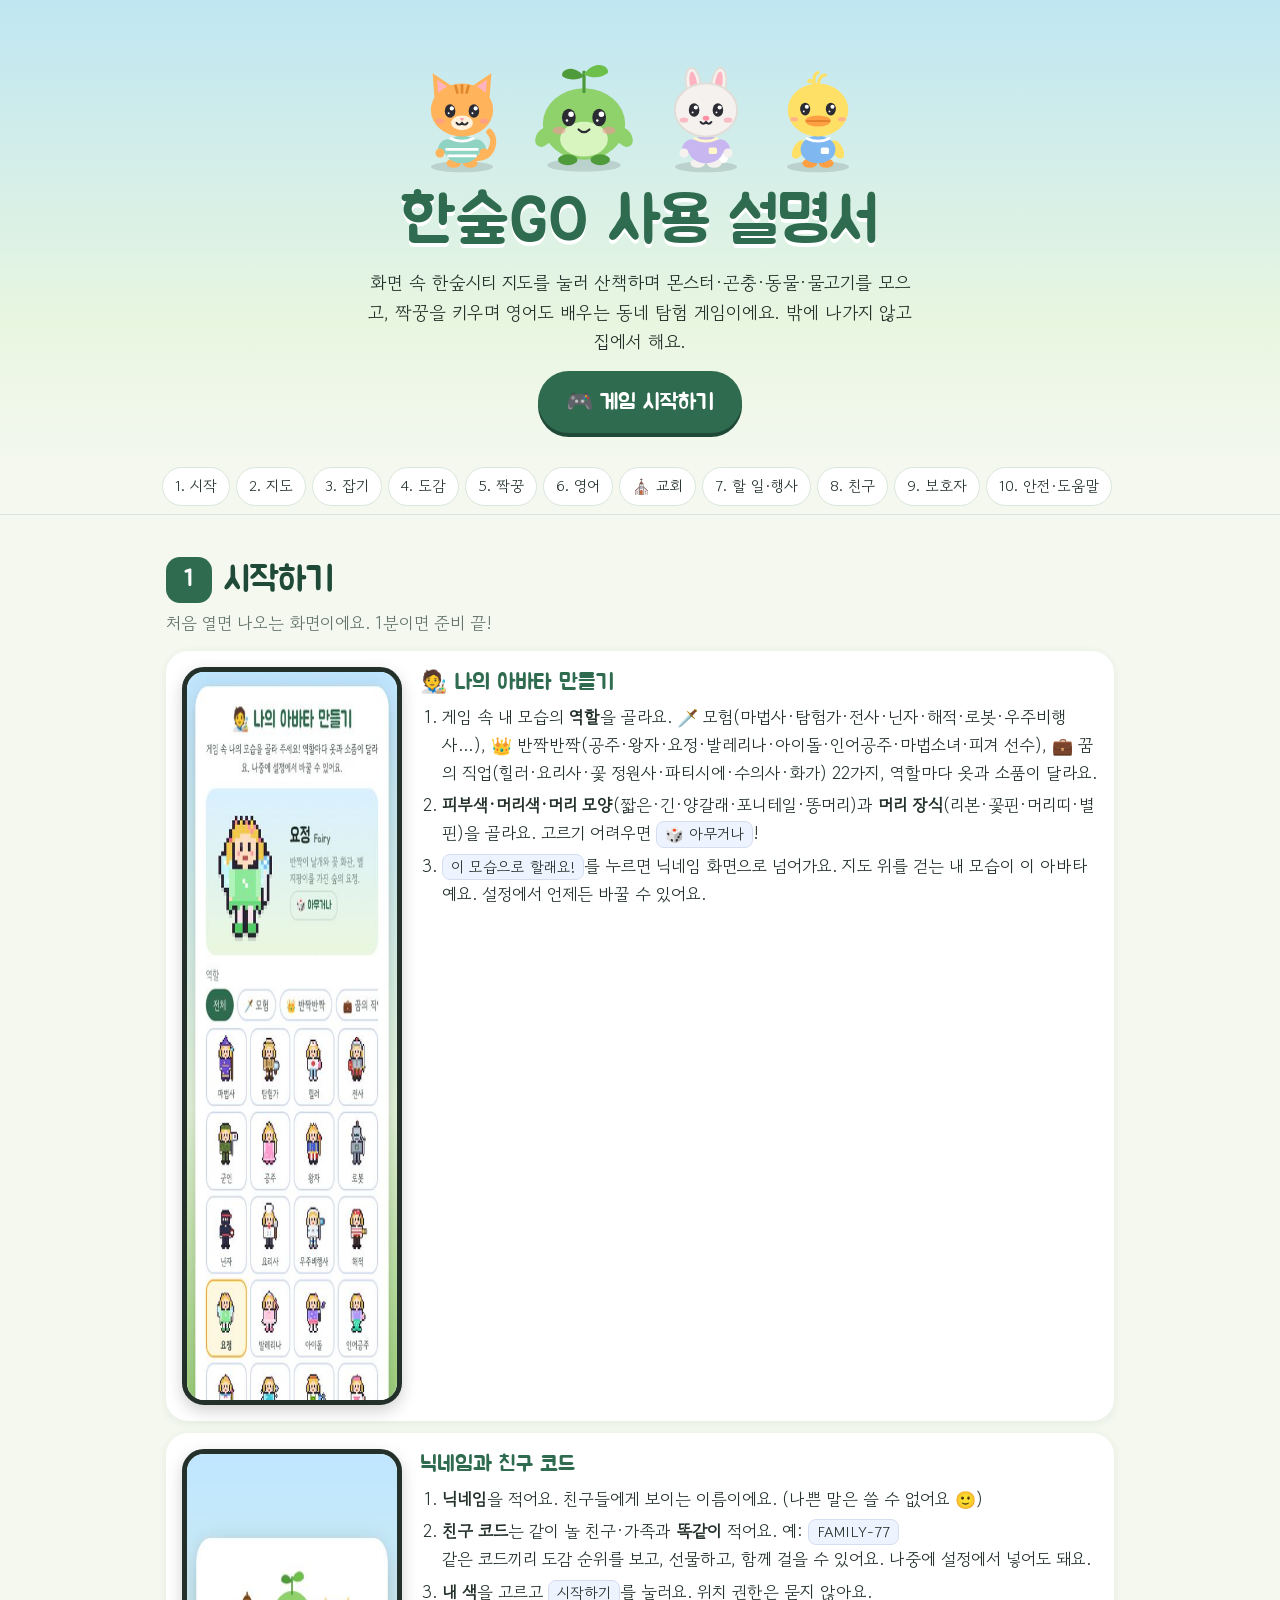
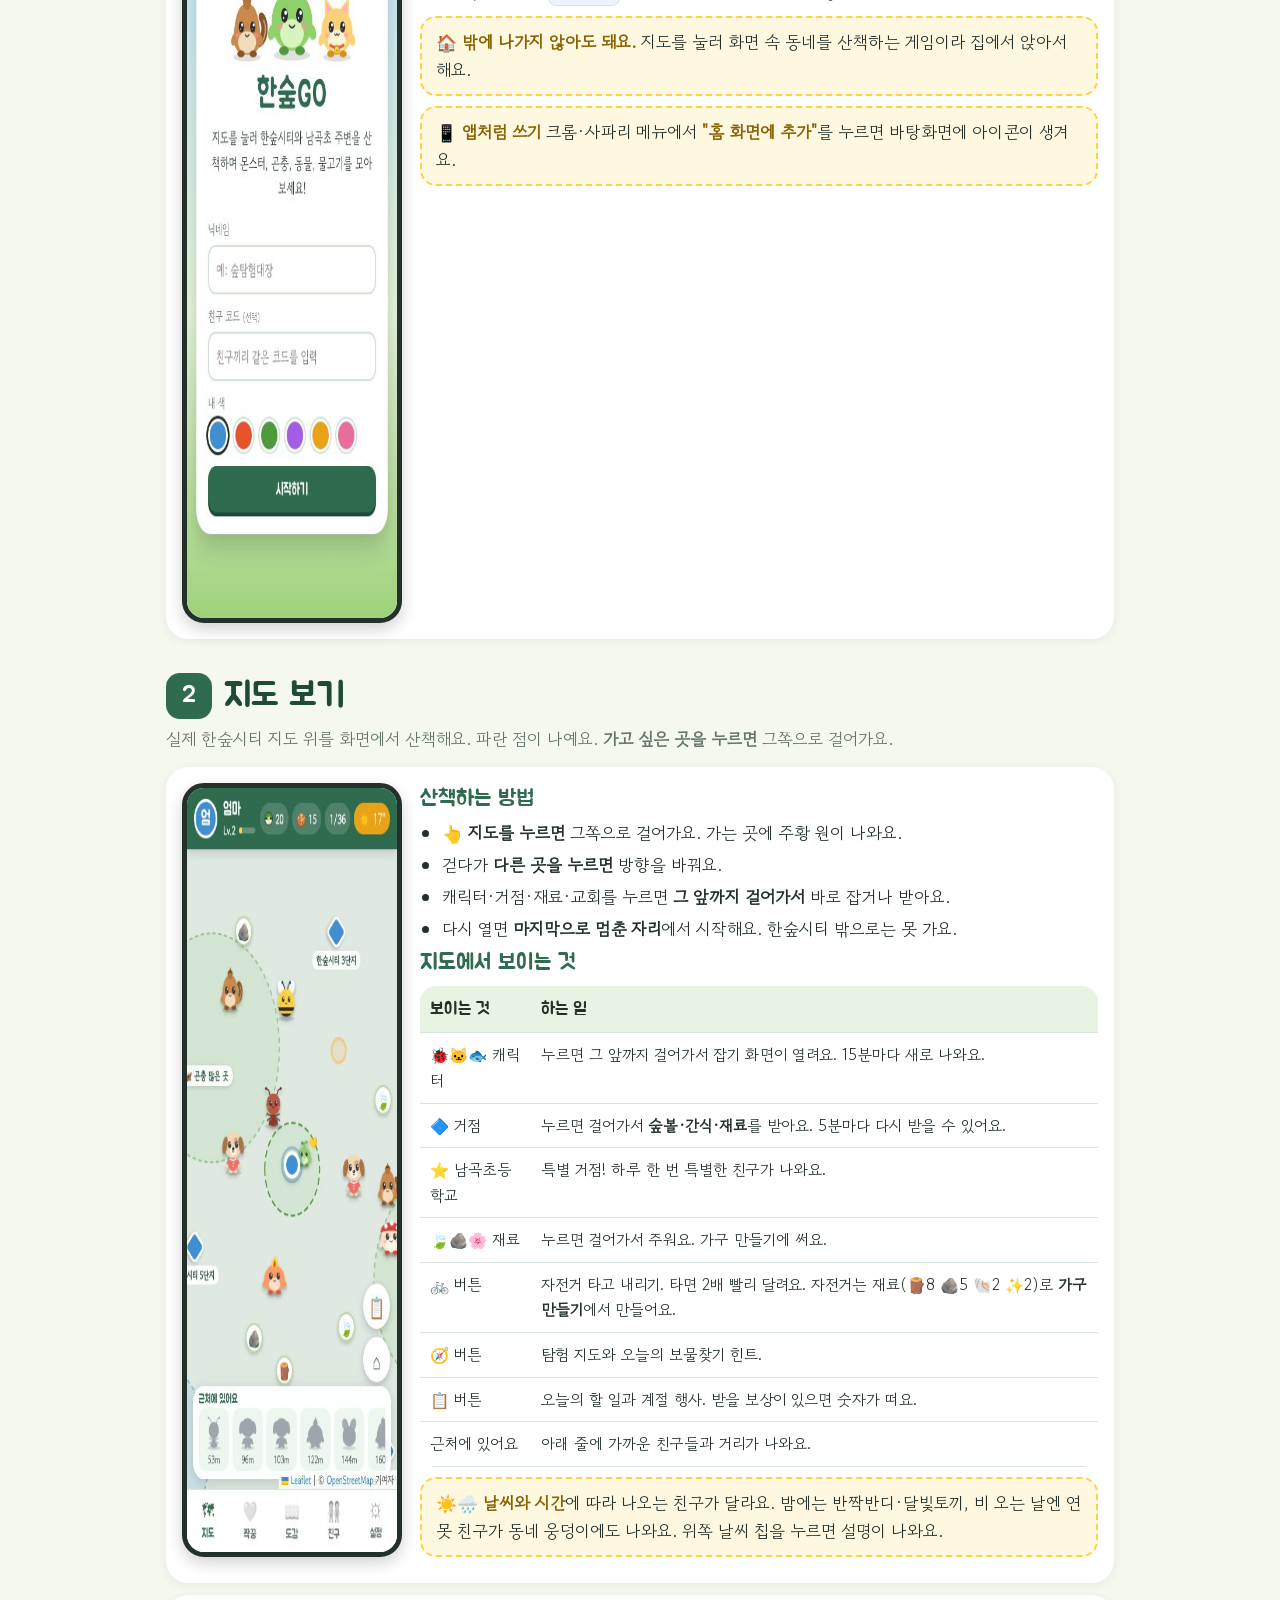
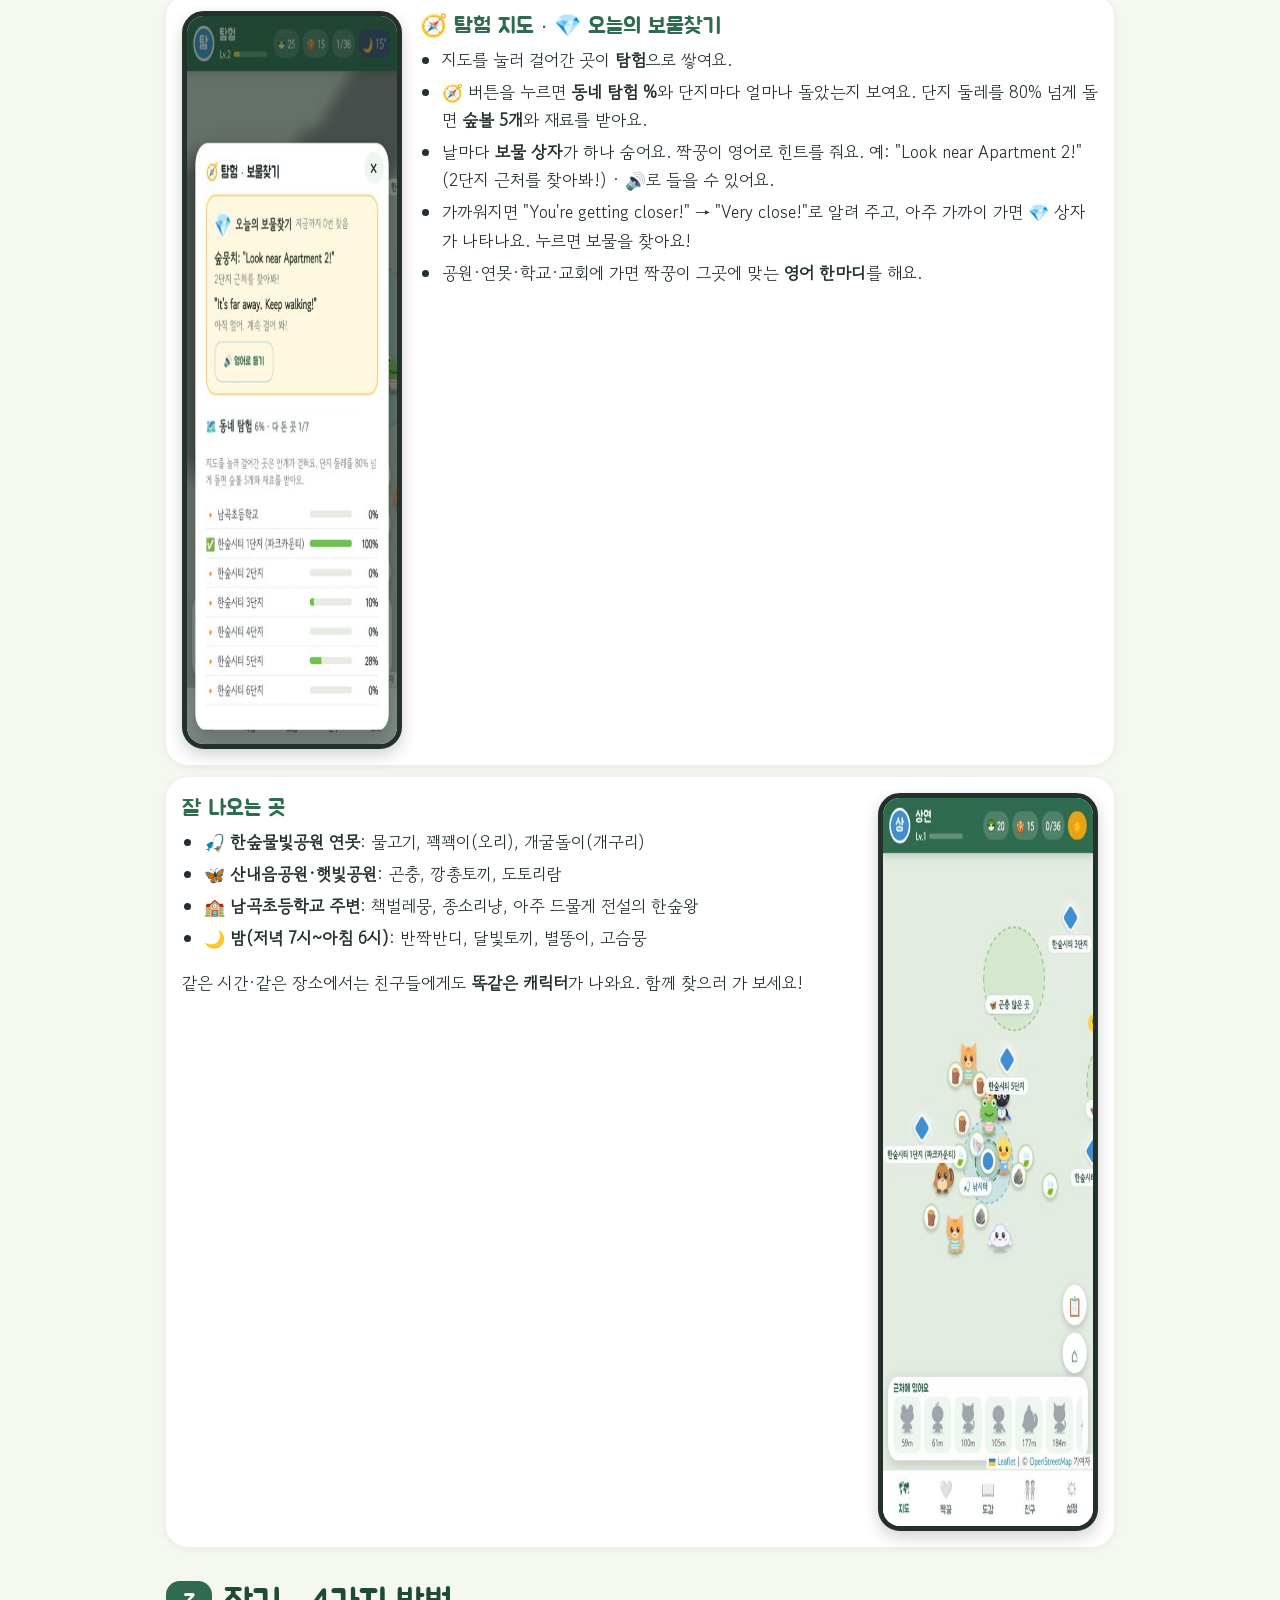
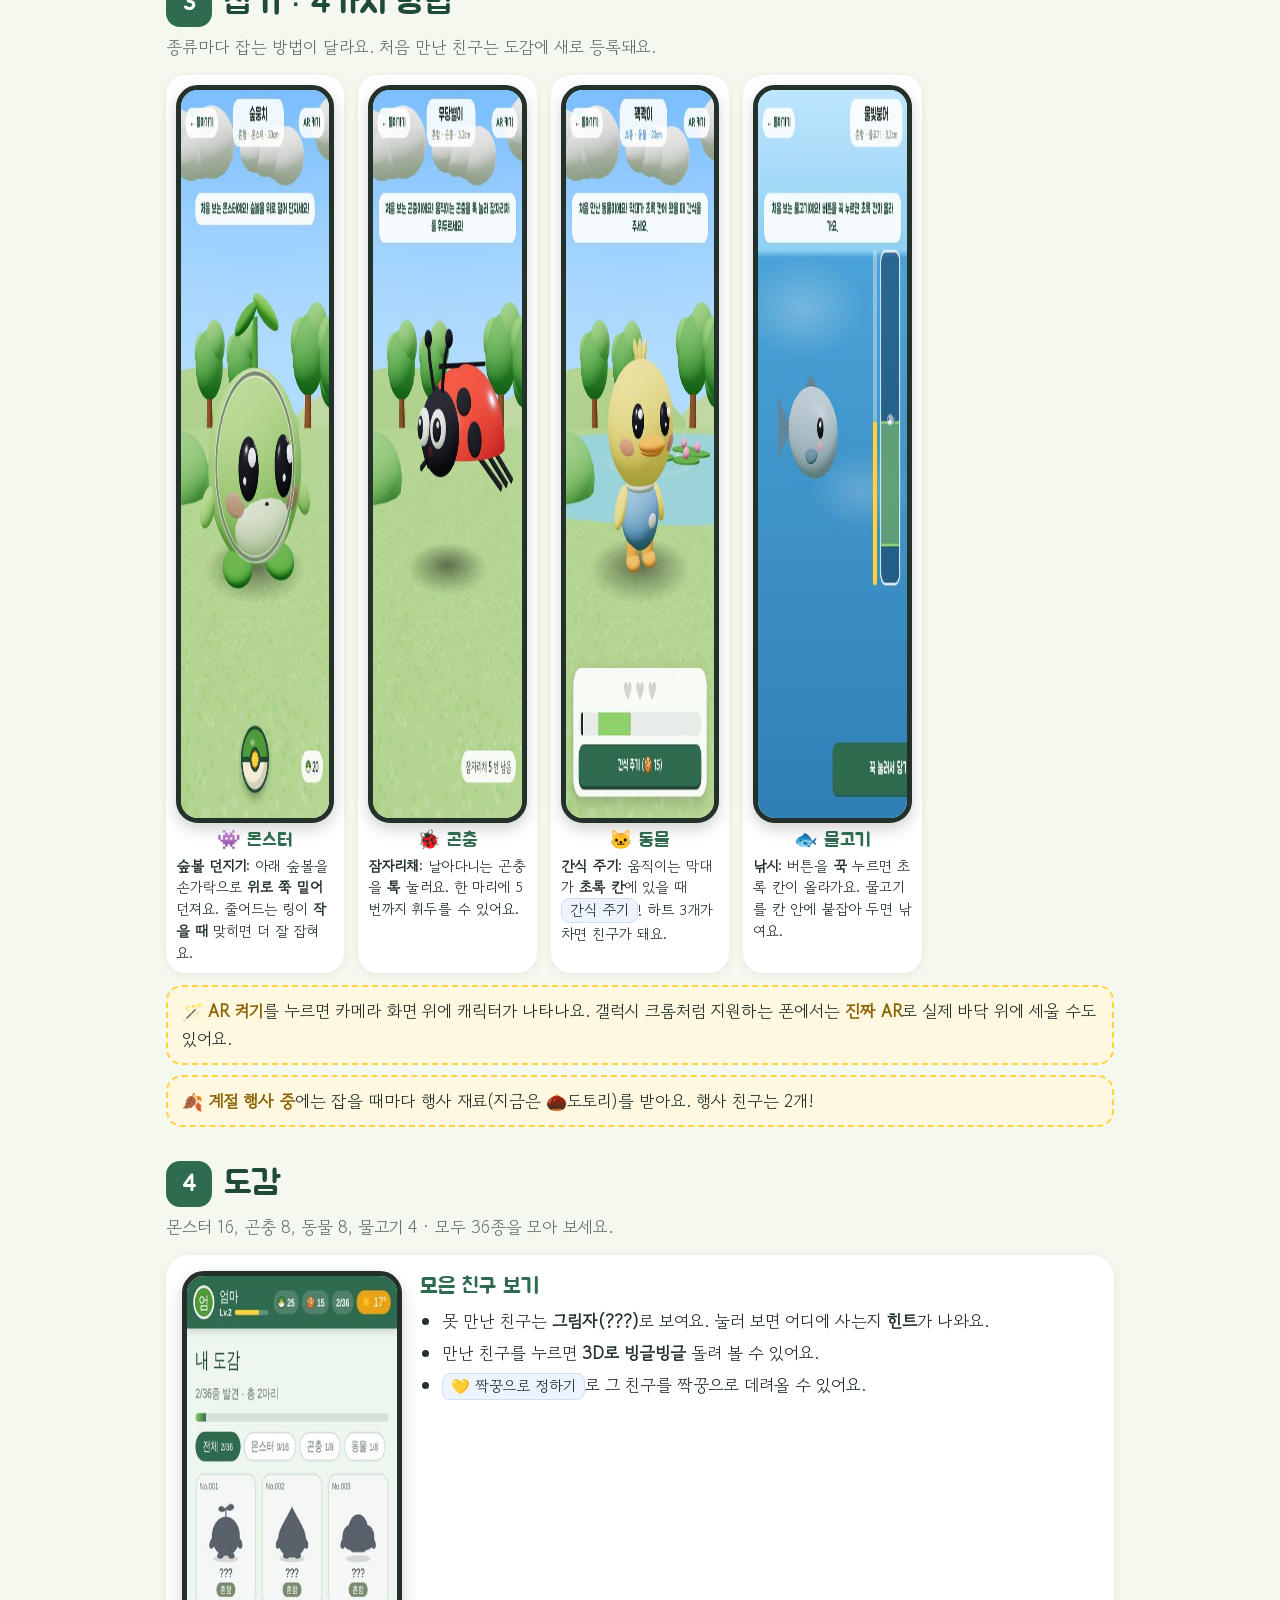
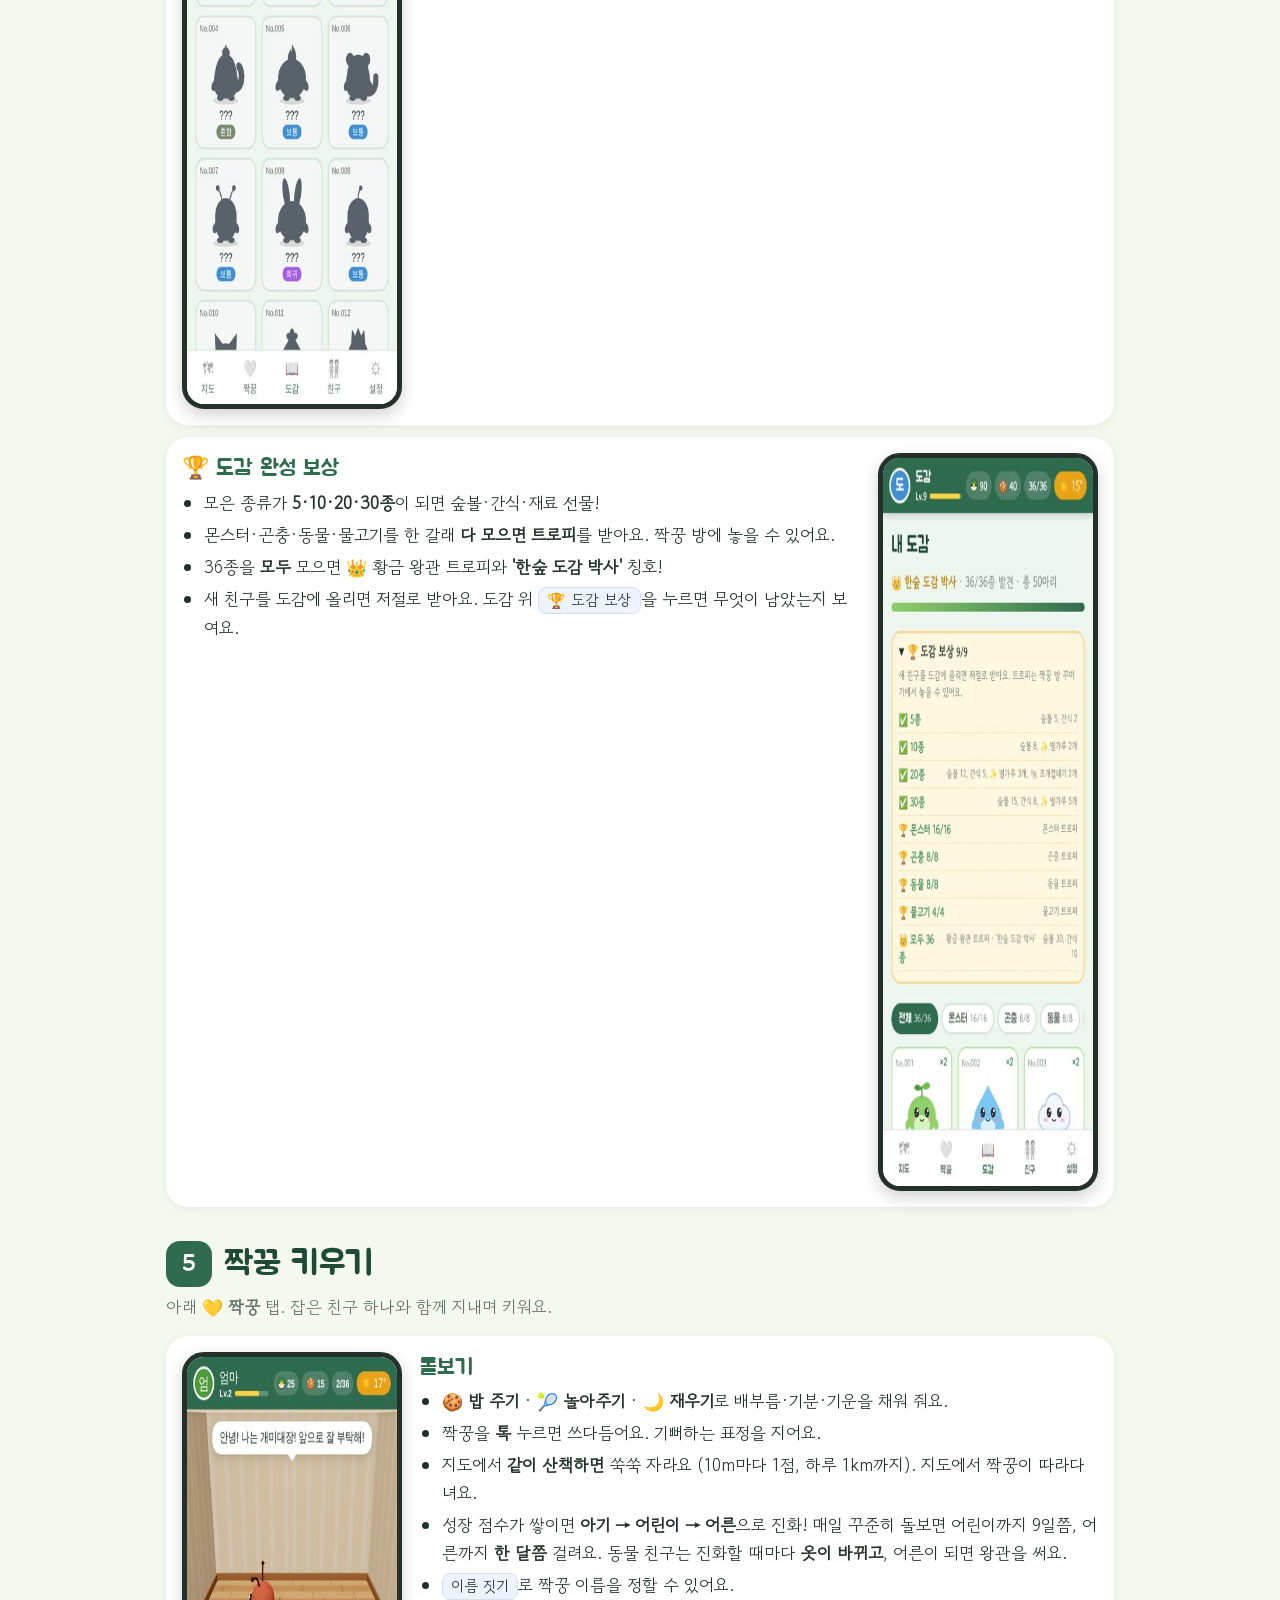
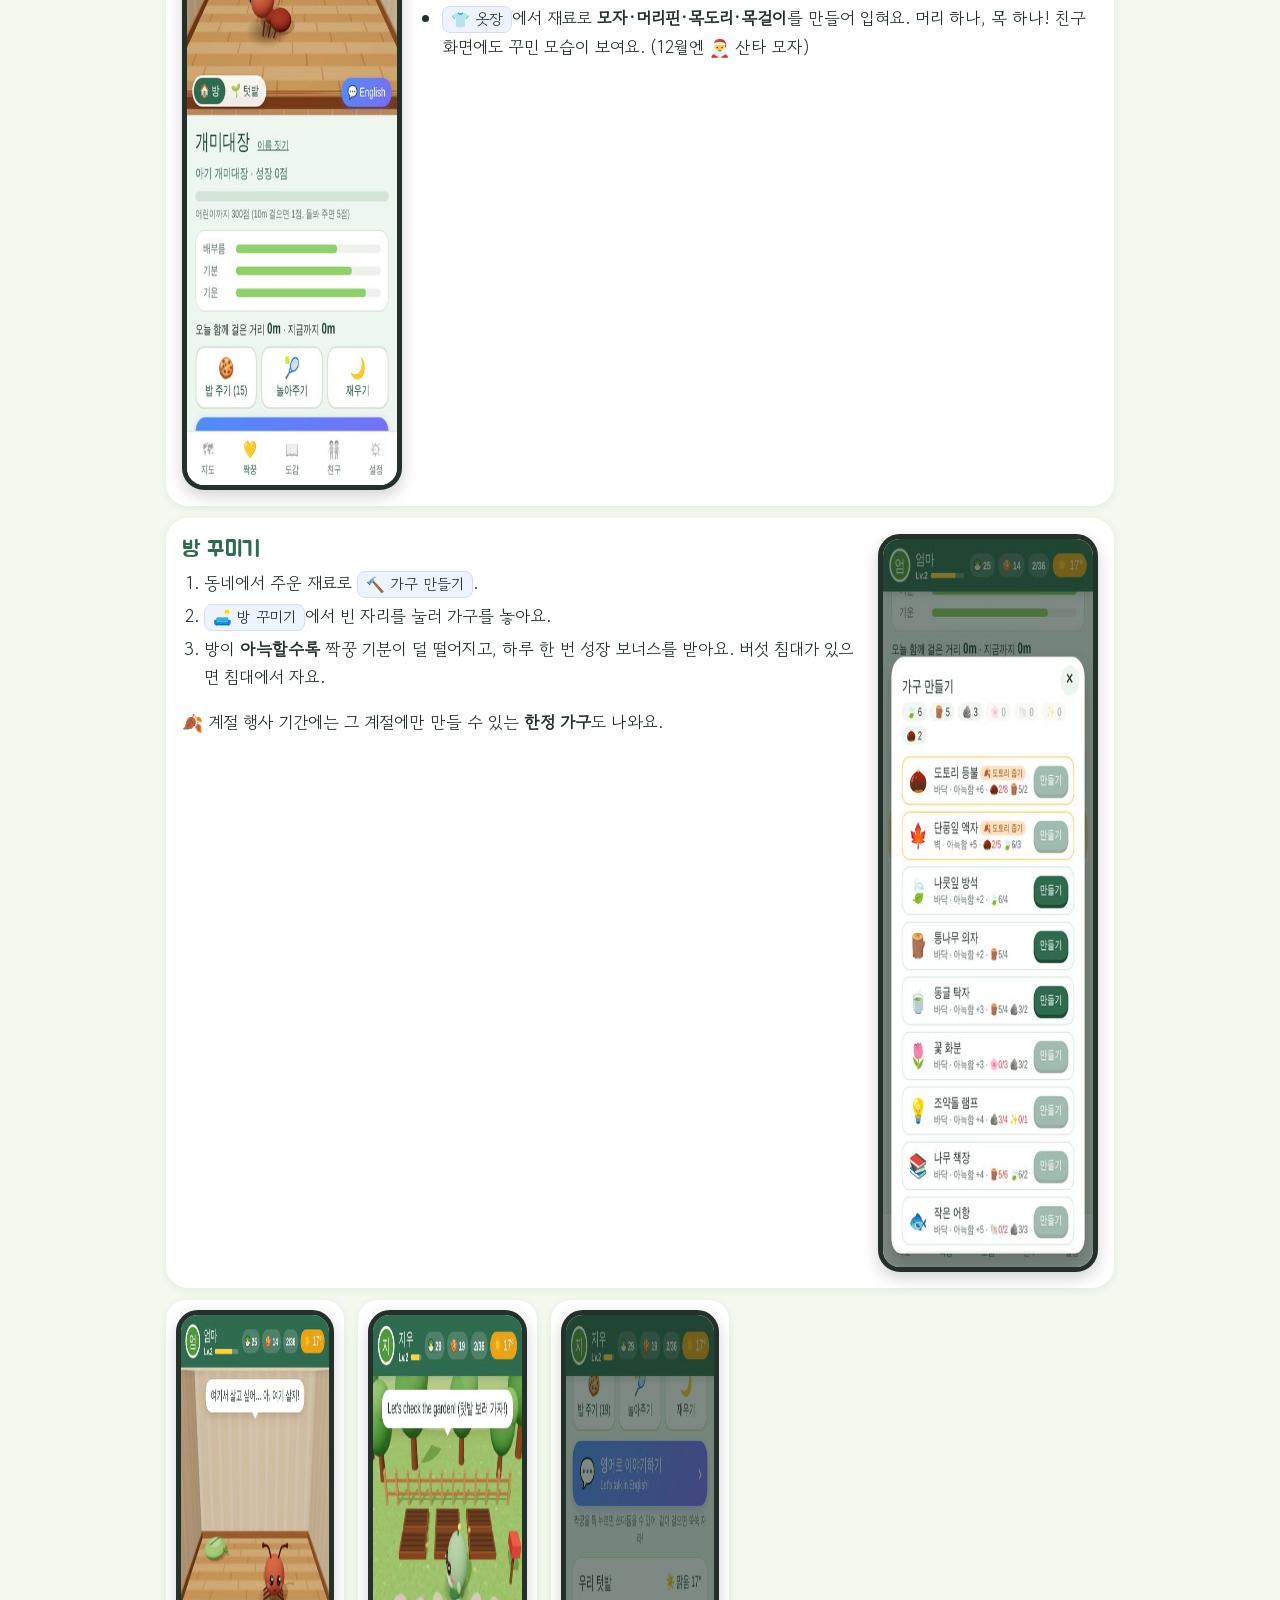
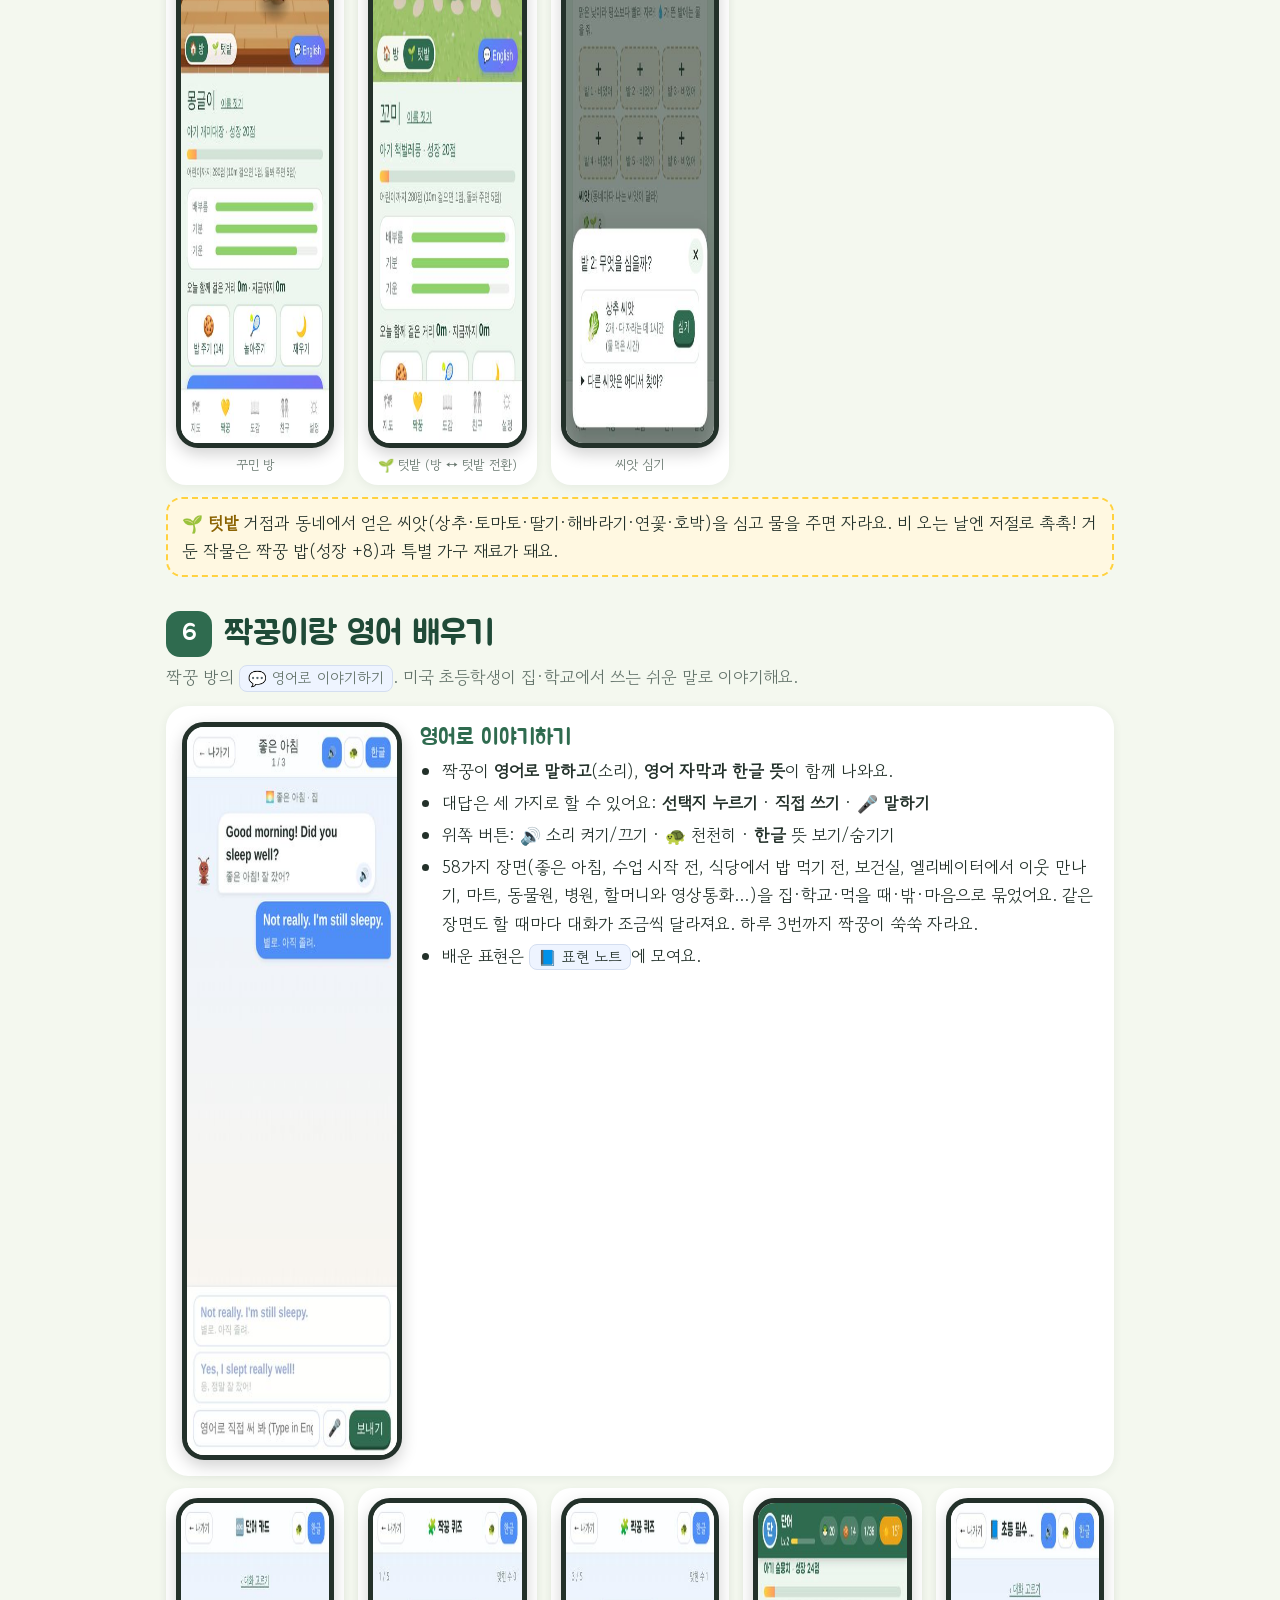
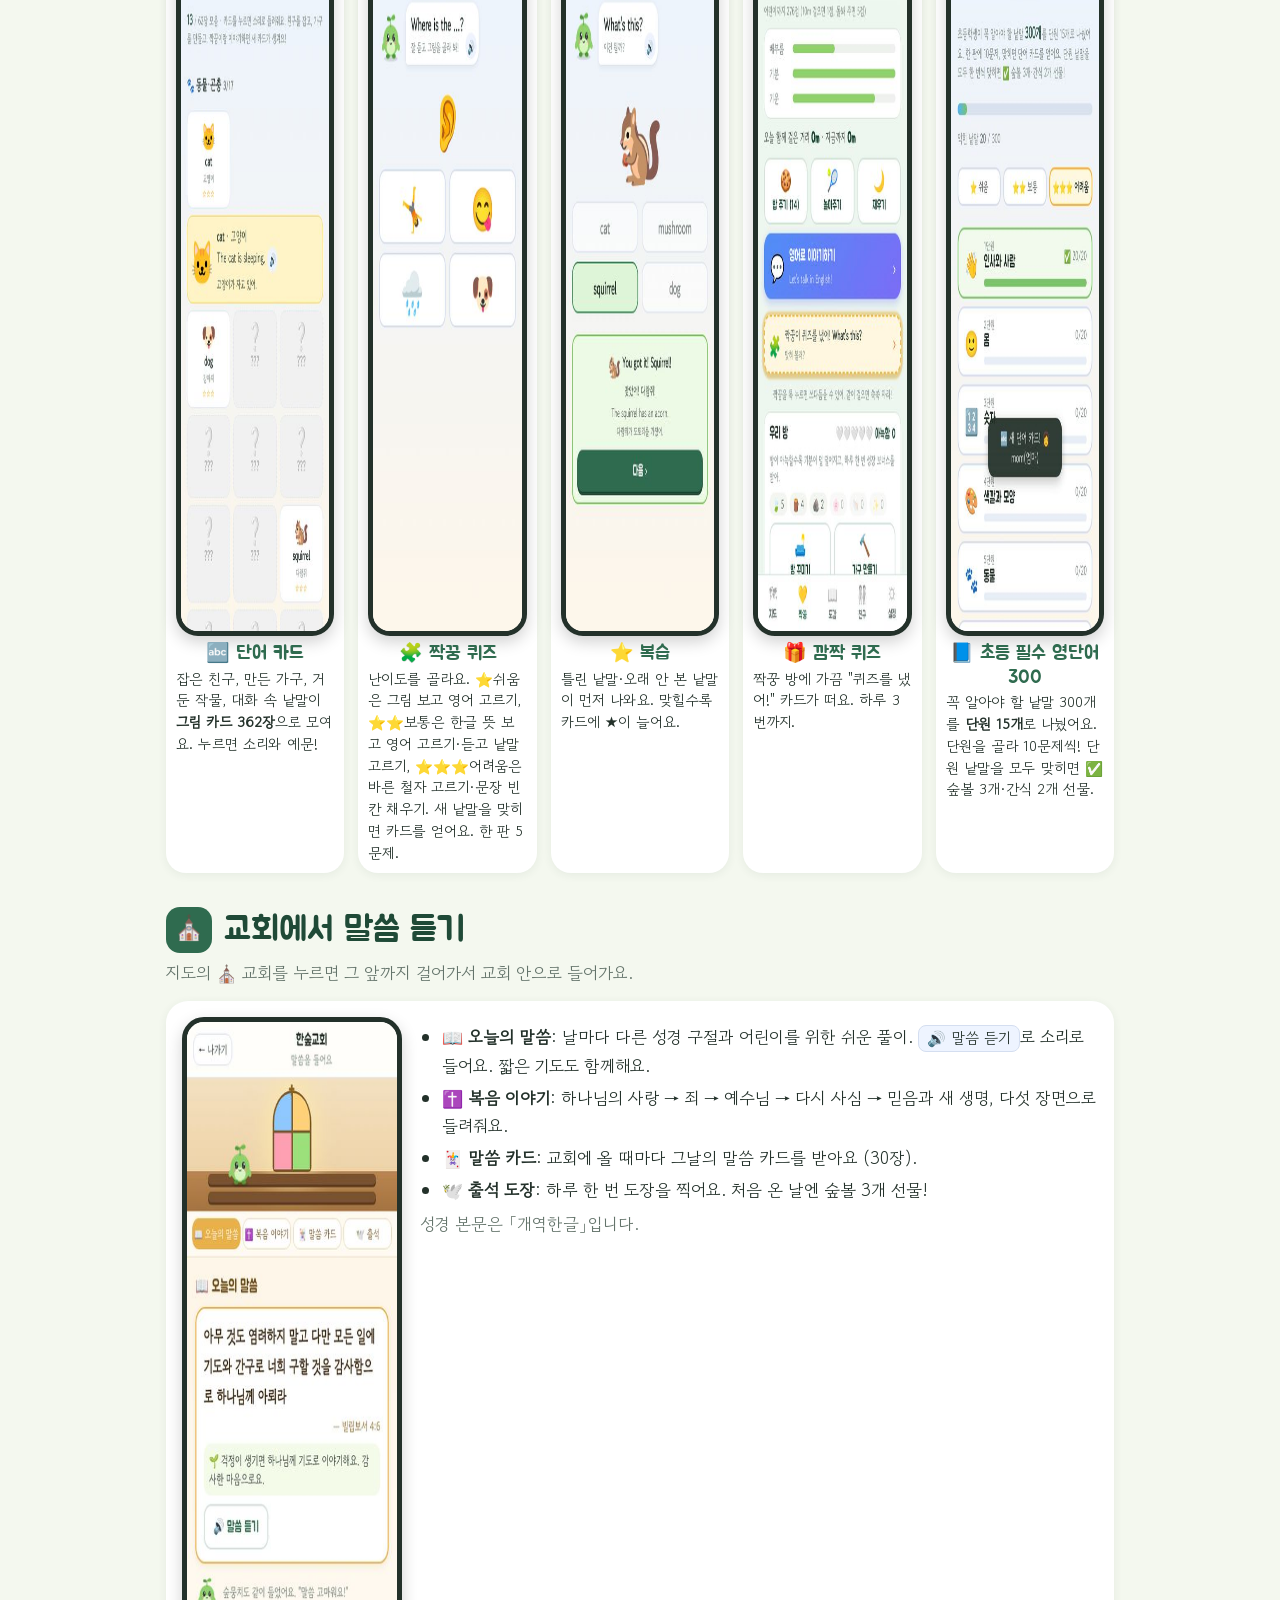
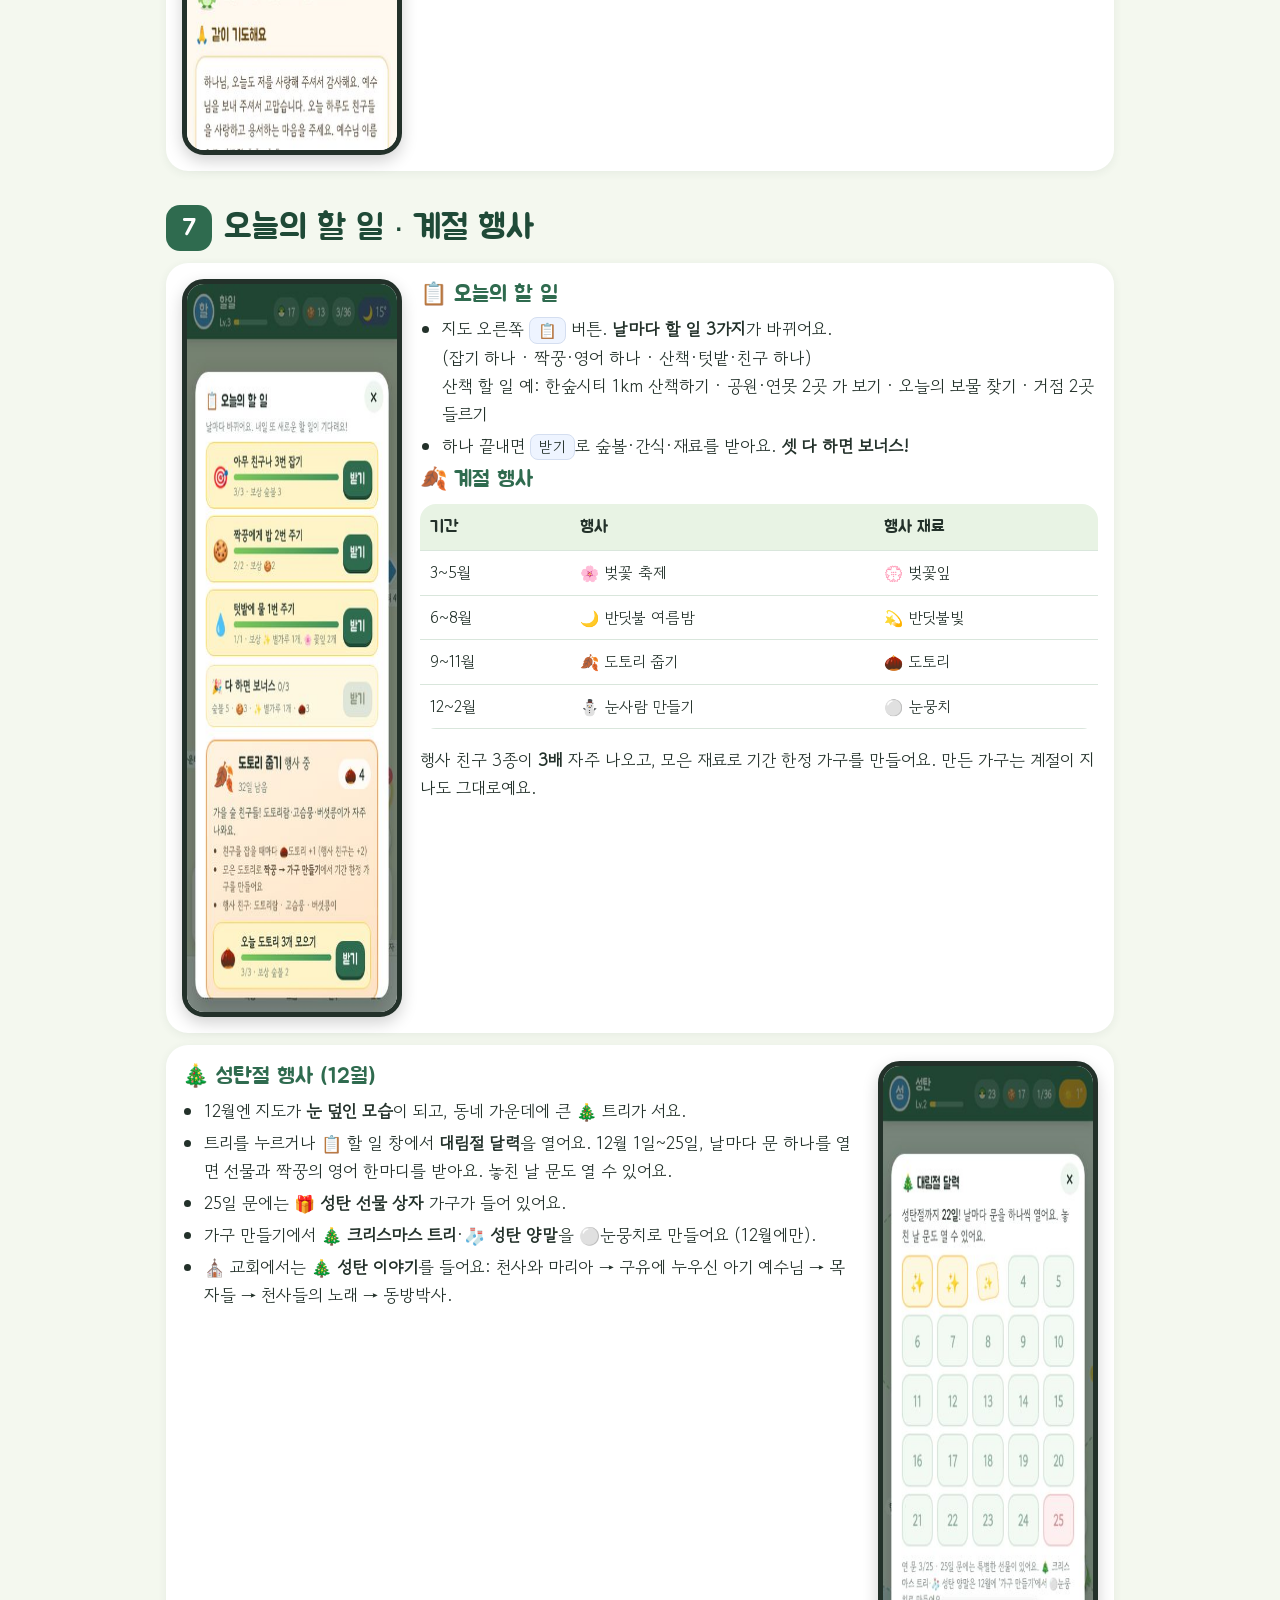
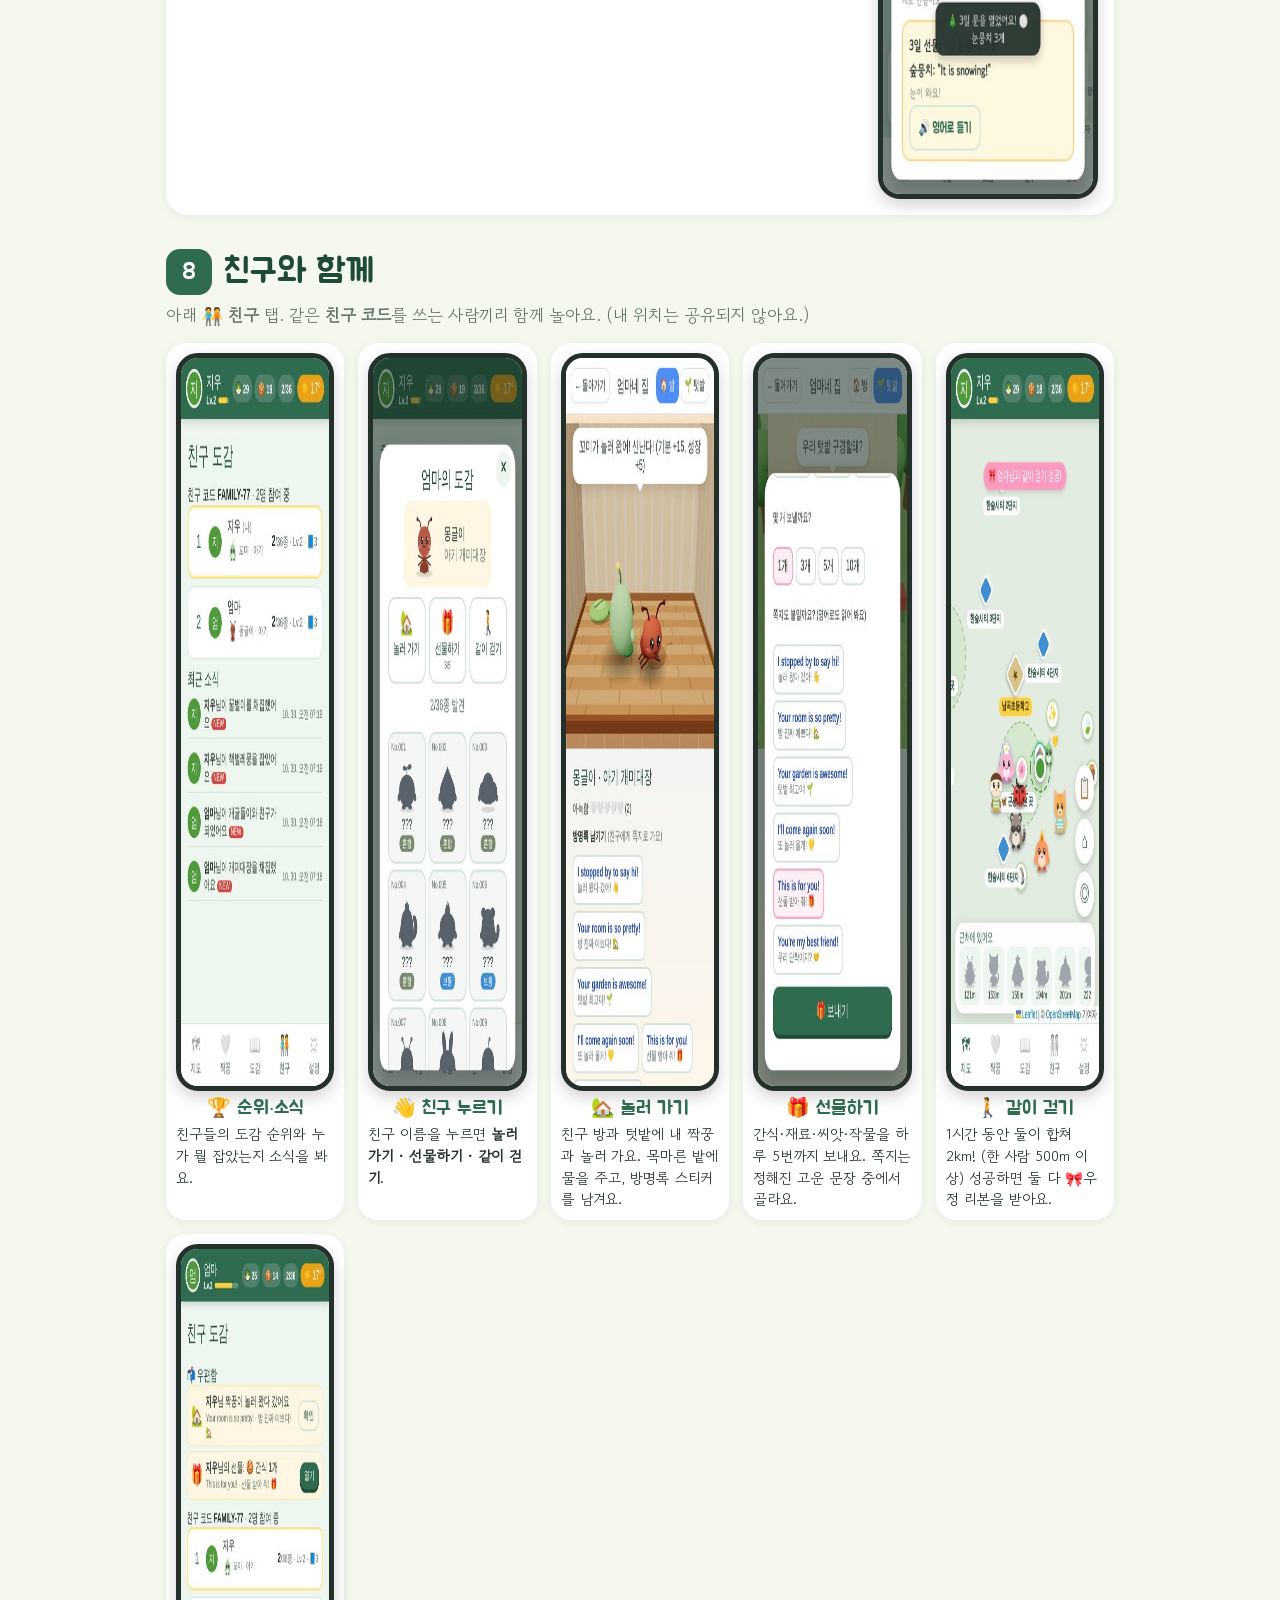
==== commit a8bdae88: "아바타: 여자 아이들을 위한 역할 10가지 + 머리 모양·장식 추가 - 요정·발레리나·아이돌·인어공주·마법소녀·피겨 선수·꽃 정원사·파티시에·수의사·화가 (모두 22가지) - 머리" ====
--- a/manual.html
+++ b/manual.html
@@ -107,12 +107,12 @@
   <div class="sec-h"><span class="no">1</span><h2>시작하기</h2></div>
   <p class="lead">처음 열면 나오는 화면이에요. 1분이면 준비 끝!</p>
   <div class="step">
-    <figure class="phone"><img src="manual/img/avatar.jpg" alt="나의 아바타 만들기: 역할 12가지와 피부색·머리색·머리 모양 고르기" loading="lazy" width="360" height="738"></figure>
+    <figure class="phone"><img src="manual/img/avatar.jpg" alt="나의 아바타 만들기: 역할 22가지와 피부색·머리색·머리 모양·머리 장식 고르기" loading="lazy" width="360" height="738"></figure>
     <div>
       <h3>🧑‍🎨 나의 아바타 만들기</h3>
       <ol>
-        <li>게임 속 내 모습의 <b>역할</b>을 골라요. 마법사·탐험가·힐러·전사·군인·공주·왕자·로봇·닌자·요리사·우주비행사·해적, 역할마다 옷과 소품이 달라요.</li>
-        <li><b>피부색·머리색·머리 모양</b>을 골라요. 고르기 어려우면 <span class="key">🎲 아무거나</span>!</li>
+        <li>게임 속 내 모습의 <b>역할</b>을 골라요. 🗡️ 모험(마법사·탐험가·전사·닌자·해적·로봇·우주비행사…), 👑 반짝반짝(공주·왕자·요정·발레리나·아이돌·인어공주·마법소녀·피겨 선수), 💼 꿈의 직업(힐러·요리사·꽃 정원사·파티시에·수의사·화가) 22가지, 역할마다 옷과 소품이 달라요.</li>
+        <li><b>피부색·머리색·머리 모양</b>(짧은·긴·양갈래·포니테일·똥머리)과 <b>머리 장식</b>(리본·꽃핀·머리띠·별핀)을 골라요. 고르기 어려우면 <span class="key">🎲 아무거나</span>!</li>
         <li><span class="key">이 모습으로 할래요!</span>를 누르면 닉네임 화면으로 넘어가요. 지도 위를 걷는 내 모습이 이 아바타예요. 설정에서 언제든 바꿀 수 있어요.</li>
       </ol>
     </div>
